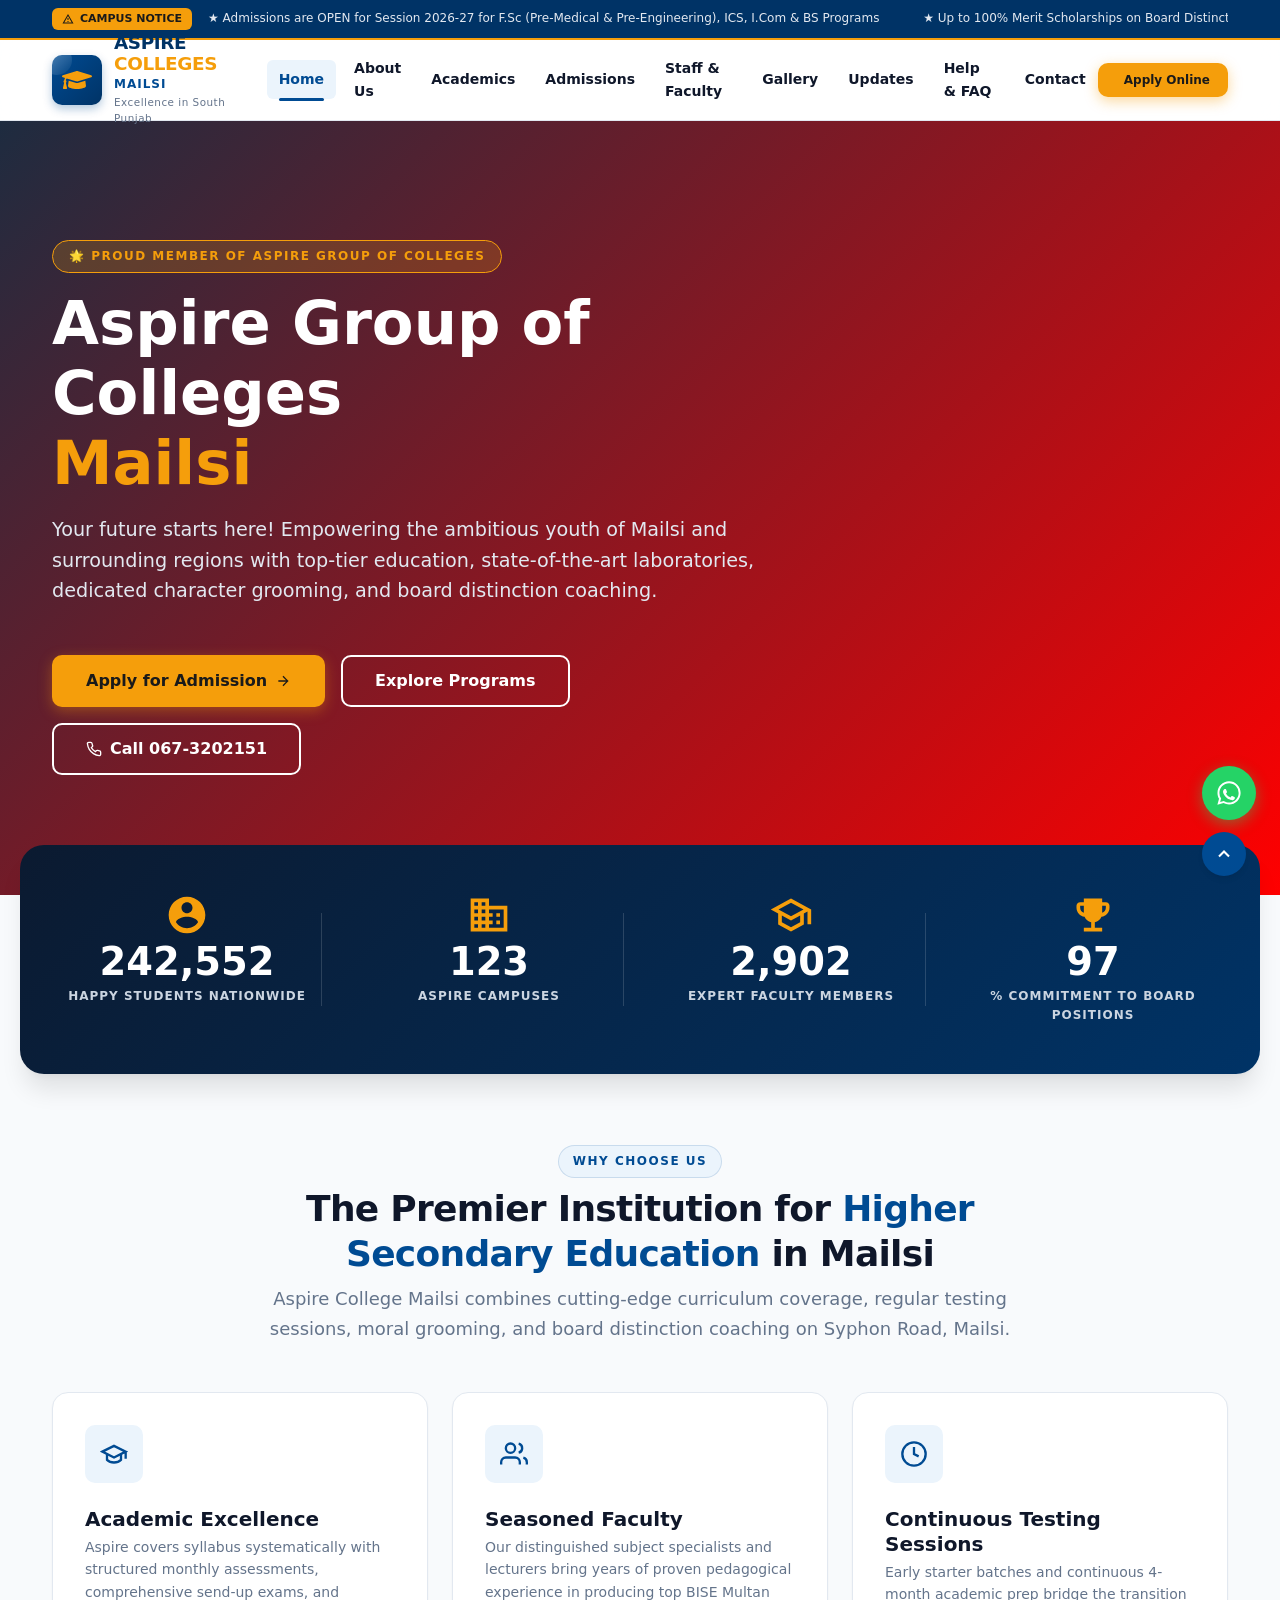
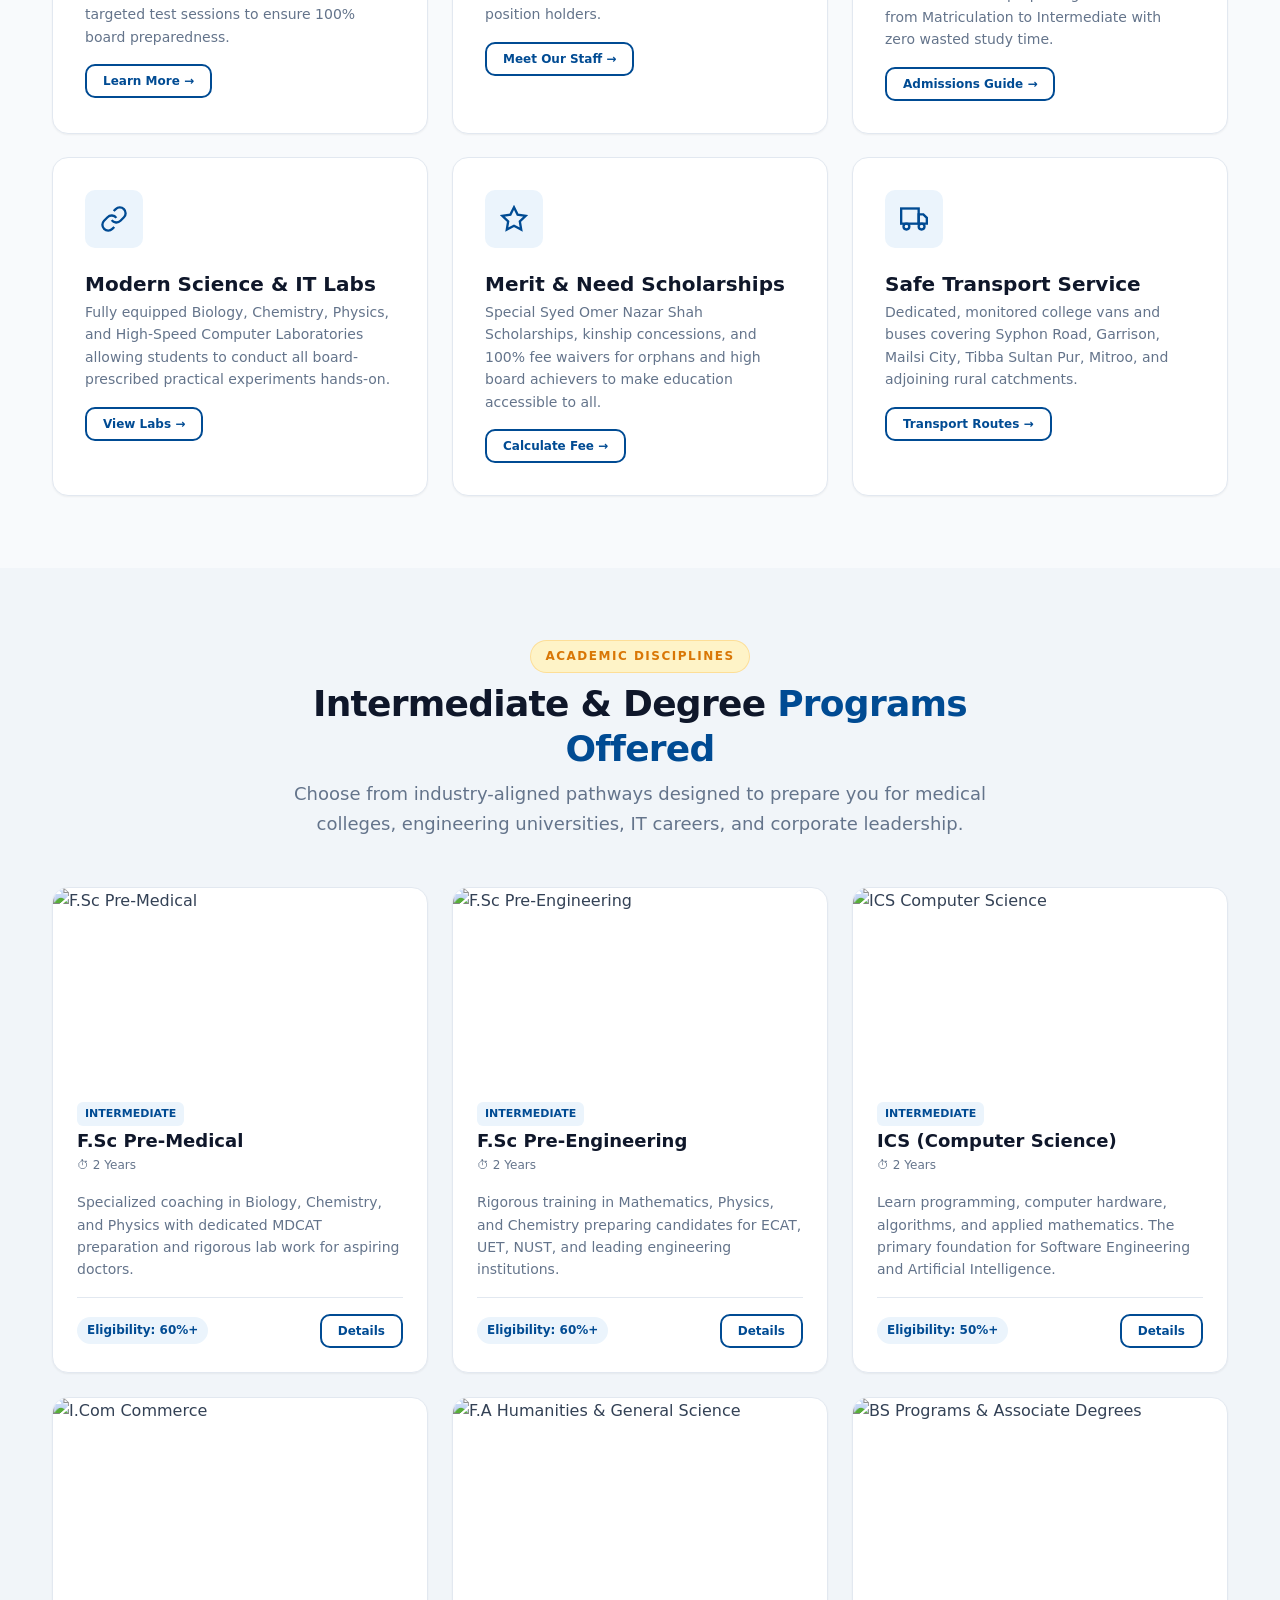
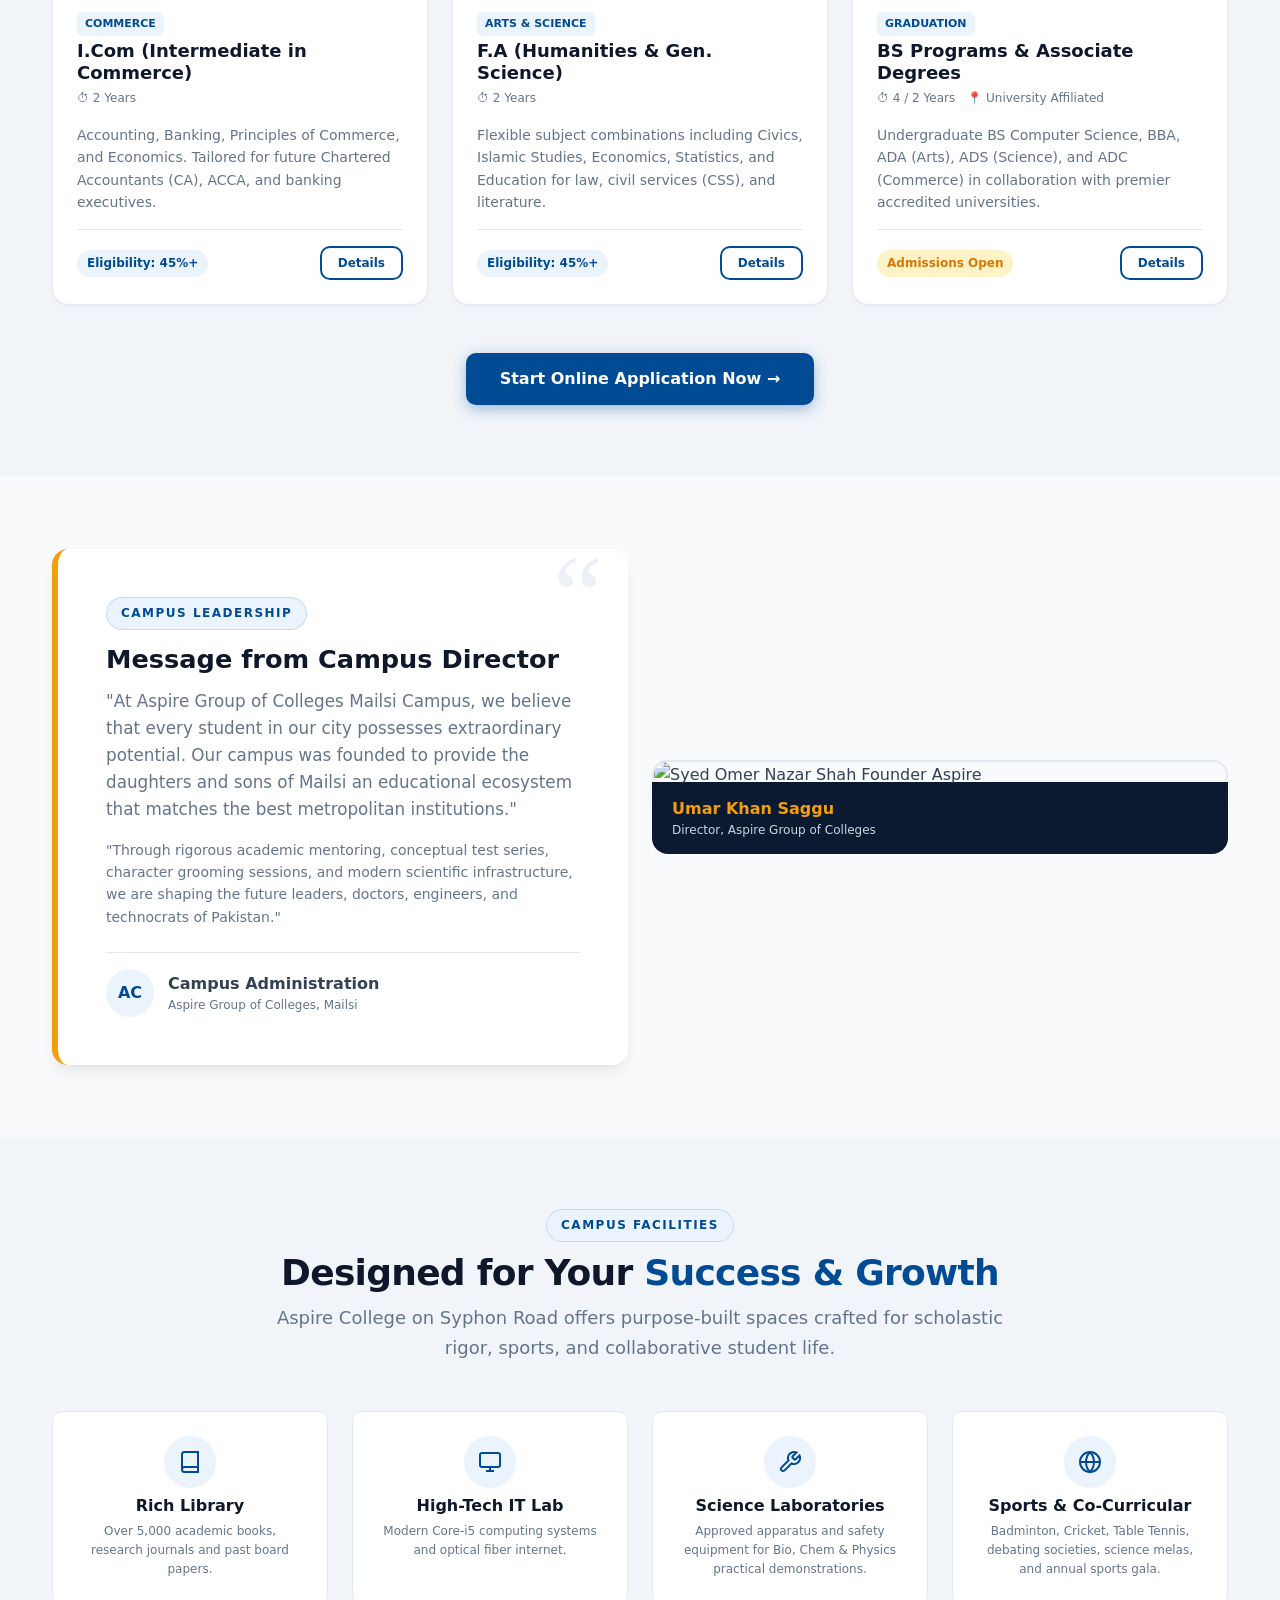
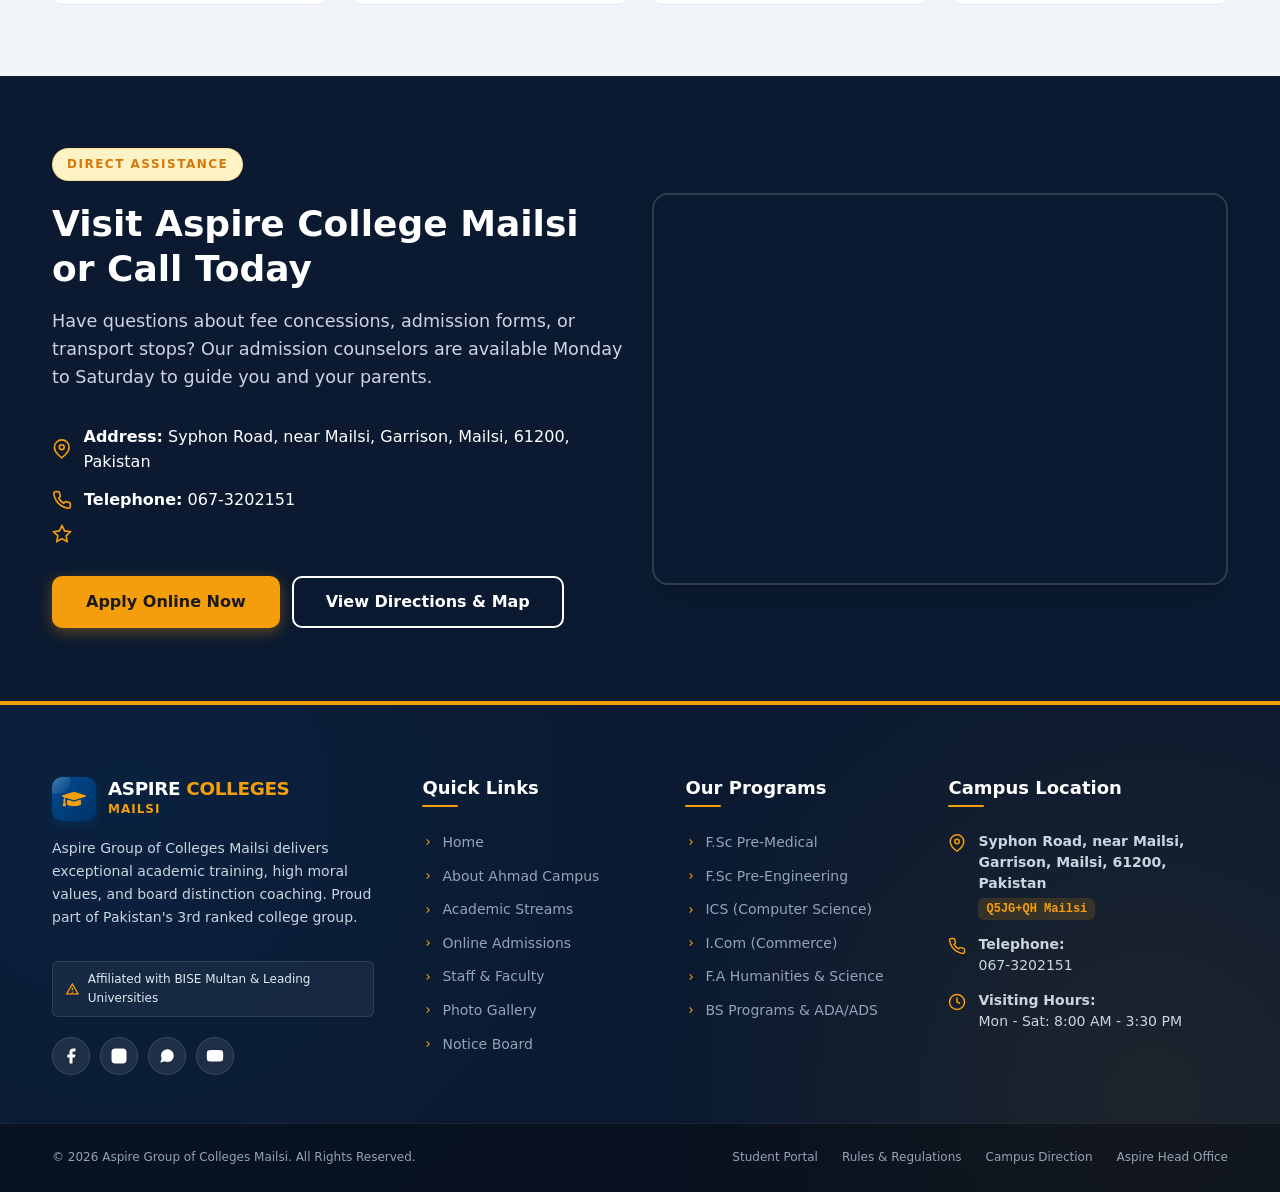
==== index.html @ 78baab75 "Updated Files" ====
<!DOCTYPE html>
<html lang="en">
<head>
  <meta charset="UTF-8">
  <meta name="viewport" content="width=device-width, initial-scale=1.0">
  <title>Aspire Group of Colleges Mailsi | Official Website</title>
  <meta name="description" content="Welcome to Aspire Group of Colleges Mailsi. Located at Syphon Road near Garrison Mailsi. Offering F.Sc, ICS, I.Com, FA, and BS Programs with state-of-the-art facilities and merit scholarships.">

  <!-- Style Sheets (Separated Modular Architecture) -->
  <link rel="stylesheet" href="css/variables.css">
  <link rel="stylesheet" href="css/base.css">
  <link rel="stylesheet" href="css/navbar.css">
  <link rel="stylesheet" href="css/footer.css">
  <link rel="stylesheet" href="css/components.css">
  <link rel="stylesheet" href="css/animations.css">

  <style>
    /* Hero Section Styling */
    .hero-section {
      position: relative;
      min-height: 86vh;
      background: linear-gradient(135deg, rgba(11, 26, 48, 0.92) 0%, red 100%),
                  url('https://aspirecolleges.edu.pk/wp-content/uploads/2023/12/1920x1080-New-1-2.jpg') center/cover no-repeat;
      display: flex;
      align-items: center;
      color: #ffffff;
      padding: var(--space-3xl) 0;
      overflow: hidden;
    }

    .hero-content {
      max-width: 780px;
      position: relative;
      z-index: 2;
    }

    .hero-badge {
      display: inline-flex;
      align-items: center;
      gap: 8px;
      background: rgba(245, 158, 11, 0.2);
      border: 1px solid var(--color-gold);
      color: var(--color-gold);
      padding: 6px 16px;
      border-radius: var(--radius-full);
      font-size: var(--font-xs);
      font-weight: 700;
      text-transform: uppercase;
      letter-spacing: 1.5px;
      margin-bottom: var(--space-md);
    }

    .hero-title {
      color: #ffffff;
      font-size: clamp(2.2rem, 5vw, 3.8rem);
      font-weight: 800;
      line-height: 1.15;
      margin-bottom: var(--space-md);
    }

    .hero-title span.gold {
      color: var(--color-gold);
      position: relative;
    }

    .hero-desc {
      font-size: clamp(1rem, 1.5vw, 1.25rem);
      color: #e2e8f0;
      margin-bottom: var(--space-2xl);
      line-height: 1.6;
    }

    .hero-actions {
      display: flex;
      flex-wrap: wrap;
      gap: var(--space-md);
      align-items: center;
    }

    /* Principal Section */
    .message-box {
      background: #ffffff;
      border-radius: var(--radius-lg);
      padding: var(--space-2xl);
      box-shadow: var(--shadow-lg);
      border-left: 6px solid var(--color-gold);
      position: relative;
    }

    .message-box::before {
      content: "“";
      position: absolute;
      top: -10px;
      right: 25px;
      font-size: 7rem;
      color: rgba(0, 75, 147, 0.08);
      font-family: Georgia, serif;
      line-height: 1;
      pointer-events: none;
    }

    /* Quick Facility Icon Grid */
    .facility-card {
      background: #ffffff;
      border: 1px solid var(--color-border);
      border-radius: var(--radius-md);
      padding: var(--space-lg);
      text-align: center;
      transition: all var(--transition-normal);
    }

    .facility-card:hover {
      border-color: var(--color-primary-light);
      transform: translateY(-4px);
      box-shadow: var(--shadow-md);
    }

    .facility-icon {
      width: 52px;
      height: 52px;
      margin: 0 auto var(--space-sm);
      color: var(--color-primary);
      background: var(--color-primary-subtle);
      border-radius: 50%;
      display: flex;
      align-items: center;
      justify-content: center;
    }
  </style>
</head>
<body>


  <!-- News Ticker Marquee -->
  <div class="news-ticker-bar">
    <div class="container ticker-wrapper">
      <span class="ticker-label">
        <svg width="12" height="12" viewBox="0 0 24 24" fill="currentColor"><path d="M12 2L1 21h22L12 2zm0 3.8L19.5 19h-15L12 5.8zM11 10v4h2v-4h-2zm0 6v2h2v-2h-2z"/></svg>
        Campus Notice
      </span>
      <div class="ticker-content">
        <div class="ticker-text">
          <a href="admissions.html">★ Admissions are OPEN for Session 2026-27 for F.Sc (Pre-Medical & Pre-Engineering), ICS, I.Com & BS Programs</a>
          <a href="admissions.html">★ Up to 100% Merit Scholarships on Board Distinction marks — Check your eligibility now!</a>
          <a href="updates.html">★ Special Transport facility available for all major routes across Mailsi, Garrison & surrounding localities.</a>
          <a href="staff.html">★ Meet our seasoned faculty members holding M.Phil & Ph.D. degrees dedicated to top BISE Multan positions.</a>
        </div>
      </div>
    </div>
  </div>

  <!-- Main Navigation Header -->
  <header class="main-header">
    <div class="container header-inner">
      <!-- Campus Brand / Crest -->
      <a href="index.html" class="header-brand">
        <div class="brand-crest">
          <svg viewBox="0 0 640 512">
            <path d="M622.34 153.2L343.4 67.5c-15.2-4.67-31.6-4.67-46.79 0L17.66 153.2c-23.54 7.23-23.54 38.36 0 45.59l48.63 14.94c-10.67 13.19-17.23 29.28-17.88 46.9C38.78 266.15 32 276.11 32 288c0 10.78 5.68 19.85 13.86 25.65L20.33 428.53C18.11 438.52 25.71 448 35.94 448h56.11c10.24 0 17.84-9.48 15.62-19.47L82.14 313.65C90.32 307.85 96 298.78 96 288c0-11.57-6.47-21.25-15.66-26.87.76-15.02 8.44-28.3 20.69-36.72L296.6 284.5c9.06 2.78 26.44 6.25 46.79 0l278.95-85.7c23.55-7.24 23.55-38.36 0-45.6zM352.79 315.09c-28.53 8.76-52.84 3.92-65.59 0l-145.02-44.55L128 384c0 35.35 85.96 64 192 64s192-28.65 192-64l-14.18-113.47-145.03 44.56z"/>
          </svg>
        </div>
        <div class="brand-text">
          <div class="brand-name">ASPIRE <span>COLLEGES</span></div>
          <div class="brand-campus">Mailsi</div>
          <div class="brand-tagline">Excellence in South Punjab</div>
        </div>
      </a>

      <!-- Desktop Navigation Menu -->
      <nav class="nav-menu" aria-label="Main Navigation">
        <a href="index.html" class="nav-link active">Home</a>
        <a href="about.html" class="nav-link">About Us</a>
        <a href="academics.html" class="nav-link">Academics</a>
        <a href="admissions.html" class="nav-link">Admissions</a>
        <a href="staff.html" class="nav-link">Staff & Faculty</a>
        <a href="gallery.html" class="nav-link">Gallery</a>
        <a href="updates.html" class="nav-link">Updates</a>
        <a href="help.html" class="nav-link">Help & FAQ</a>
        <a href="contact.html" class="nav-link">Contact</a>
      </nav>

      <!-- Header Actions -->
      <div class="header-actions">
        <a href="admissions.html" class="btn btn-gold btn-sm btn-apply-pulse" title="Apply for Admission">
          <svg width="15" height="15" viewBox="0 0 24 24" fill="none" stroke="currentColor" stroke-width="2"><path d="M16 21v-2a4 4 0 0 0-4-4H5a4 4 0 0 0-4 4v2"></path><circle cx="8.5" cy="7" r="4"></circle><polyline points="17 11 19 13 23 9"></polyline></svg>
          <span>Apply Online</span>
        </a>
        <button class="mobile-toggle" aria-label="Toggle navigation menu">
          <span></span>
          <span></span>
          <span></span>
        </button>
      </div>
    </div>
  </header>

  <!-- Mobile Drawer & Overlay -->
  <div class="mobile-drawer-overlay"></div>
  <aside class="mobile-drawer" aria-label="Mobile Navigation Drawer">
    <div class="mobile-drawer-header">
      <div class="brand-name" style="font-size: 1rem;">ASPIRE <span>MAILSI</span></div>
      <button class="drawer-close-btn" aria-label="Close menu">&times;</button>
    </div>
    <nav class="mobile-drawer-nav">
      <a href="index.html" class="mobile-nav-link active">
        <svg viewBox="0 0 24 24" fill="none" stroke="currentColor" stroke-width="2"><path d="M3 9l9-7 9 7v11a2 2 0 0 1-2 2H5a2 2 0 0 1-2-2z"></path></svg>
        Home
      </a>
      <a href="about.html" class="mobile-nav-link">
        <svg viewBox="0 0 24 24" fill="none" stroke="currentColor" stroke-width="2"><circle cx="12" cy="12" r="10"></circle><line x1="12" y1="16" x2="12" y2="12"></line><line x1="12" y1="8" x2="12.01" y2="8"></line></svg>
        About Us
      </a>
      <a href="academics.html" class="mobile-nav-link">
        <svg viewBox="0 0 24 24" fill="none" stroke="currentColor" stroke-width="2"><path d="M22 10v6M2 10l10-5 10 5-10 5z"></path><path d="M6 12v5c3 3 9 3 12 0v-5"></path></svg>
        Academics
      </a>
      <a href="admissions.html" class="mobile-nav-link">
        <svg viewBox="0 0 24 24" fill="none" stroke="currentColor" stroke-width="2"><rect x="3" y="4" width="18" height="18" rx="2" ry="2"></rect><line x1="16" y1="2" x2="16" y2="6"></line><line x1="8" y1="2" x2="8" y2="6"></line></svg>
        Admissions 2026
      </a>
      <a href="staff.html" class="mobile-nav-link">
        <svg viewBox="0 0 24 24" fill="none" stroke="currentColor" stroke-width="2"><path d="M17 21v-2a4 4 0 0 0-4-4H5a4 4 0 0 0-4 4v2"></path><circle cx="9" cy="7" r="4"></circle><path d="M23 21v-2a4 4 0 0 0-3-3.87"></path><path d="M16 3.13a4 4 0 0 1 0 7.75"></path></svg>
        Staff & Faculty
      </a>
      <a href="gallery.html" class="mobile-nav-link">
        <svg viewBox="0 0 24 24" fill="none" stroke="currentColor" stroke-width="2"><rect x="3" y="3" width="18" height="18" rx="2" ry="2"></rect><circle cx="8.5" cy="8.5" r="1.5"></circle><polyline points="21 15 16 10 5 21"></polyline></svg>
        Campus Gallery
      </a>
      <a href="updates.html" class="mobile-nav-link">
        <svg viewBox="0 0 24 24" fill="none" stroke="currentColor" stroke-width="2"><path d="M18 8A6 6 0 0 0 6 8c0 7-3 9-3 9h18s-3-2-3-9"></path><path d="M13.73 21a2 2 0 0 1-3.46 0"></path></svg>
        News & Updates
      </a>
      <a href="help.html" class="mobile-nav-link">
        <svg viewBox="0 0 24 24" fill="none" stroke="currentColor" stroke-width="2"><circle cx="12" cy="12" r="10"></circle><path d="M9.09 9a3 3 0 0 1 5.83 1c0 2-3 3-3 3"></path><line x1="12" y1="17" x2="12.01" y2="17"></line></svg>
        Help & FAQs
      </a>
      <a href="contact.html" class="mobile-nav-link">
        <svg viewBox="0 0 24 24" fill="none" stroke="currentColor" stroke-width="2"><path d="M21 10c0 7-9 13-9 13s-9-6-9-13a9 9 0 0 1 18 0z"></path><circle cx="12" cy="10" r="3"></circle></svg>
        Contact Us
      </a>
    </nav>
    <div class="mobile-drawer-footer">
      <div class="contact-info">
        <strong>Aspire College Mailsi</strong><br>
        Syphon Road, near Garrison, Mailsi<br>
        📞 <a href="tel:0673202151" style="color:var(--color-primary);">067-3202151</a>
      </div>
      <a href="admissions.html" class="btn btn-gold btn-block btn-sm">Apply for Admission</a>
    </div>
  </aside>

  <!-- Hero Section -->
  <section class="hero-section">
    <div class="container">
      <div class="hero-content reveal">
        <div class="hero-badge animate-float">
          <span>🌟 Proud Member of Aspire Group of Colleges</span>
        </div>
        <h1 class="hero-title">
          Aspire Group of Colleges <br>
          <span class="gold">Mailsi</span>
        </h1>
        <p class="hero-desc">
          Your future starts here! Empowering the ambitious youth of Mailsi and surrounding regions with top-tier education, state-of-the-art laboratories, dedicated character grooming, and board distinction coaching.
        </p>
        <div class="hero-actions">
          <a href="admissions.html" class="btn btn-gold btn-lg">
            <span>Apply for Admission</span>
            <svg width="16" height="16" viewBox="0 0 24 24" fill="none" stroke="currentColor" stroke-width="2"><path d="M5 12h14M12 5l7 7-7 7"/></svg>
          </a>
          <a href="academics.html" class="btn btn-outline-white btn-lg">
            <span>Explore Programs</span>
          </a>
          <a href="tel:0673202151" class="btn btn-outline-white btn-lg">
            <svg width="16" height="16" viewBox="0 0 24 24" fill="none" stroke="currentColor" stroke-width="2"><path d="M22 16.92v3a2 2 0 0 1-2.18 2 19.79 19.79 0 0 1-8.63-3.07 19.5 19.5 0 0 1-6-6 19.79 19.79 0 0 1-3.07-8.67A2 2 0 0 1 4.11 2h3a2 2 0 0 1 2 1.72 12.84 12.84 0 0 0 .7 2.81 2 2 0 0 1-.45 2.11L8.09 9.91a16 16 0 0 0 6 6l1.27-1.27a2 2 0 0 1 2.11-.45 12.84 12.84 0 0 0 2.81.7A2 2 0 0 1 22 16.92z"></path></svg>
            <span>Call 067-3202151</span>
          </a>
        </div>
      </div>
    </div>
  </section>

  <!-- Animated Statistics Strip -->
  <section class="container" style="padding: 0;">
    <div class="stats-strip reveal">
      <div class="container">
        <div class="stats-grid">
          <div class="stat-item">
            <div class="stat-icon">
              <svg viewBox="0 0 24 24" fill="currentColor"><path d="M12 2C6.48 2 2 6.48 2 12s4.48 10 10 10 10-4.48 10-10S17.52 2 12 2zm0 3c1.66 0 3 1.34 3 3s-1.34 3-3 3-3-1.34-3-3 1.34-3 3-3zm0 14.2c-2.5 0-4.71-1.28-6-3.22.03-1.99 4-3.08 6-3.08 1.99 0 5.97 1.09 6 3.08-1.29 1.94-3.5 3.22-6 3.22z"/></svg>
            </div>
            <div class="stat-number" data-target="250000">0</div>
            <div class="stat-label">Happy Students Nationwide</div>
          </div>
          <div class="stat-item">
            <div class="stat-icon">
              <svg viewBox="0 0 24 24" fill="currentColor"><path d="M12 7V3H2v18h20V7H12zM6 19H4v-2h2v2zm0-4H4v-2h2v2zm0-4H4V9h2v2zm0-4H4V5h2v2zm4 12H8v-2h2v2zm0-4H8v-2h2v2zm0-4H8V9h2v2zm0-4H8V5h2v2zm10 12h-8v-2h2v-2h-2v-2h2v-2h-2V9h8v10zm-2-8h-2v2h2v-2zm0 4h-2v2h2v-2z"/></svg>
            </div>
            <div class="stat-number" data-target="127">0</div>
            <div class="stat-label">Aspire Campuses</div>
          </div>
          <div class="stat-item">
            <div class="stat-icon">
              <svg viewBox="0 0 24 24" fill="currentColor"><path d="M12 3L1 9l4 2.18v6L12 21l7-3.82v-6l2-1.09V17h2V9L12 3zm6.82 6L12 12.72 5.18 9 12 5.28 18.82 9zM17 15.99l-5 2.73-5-2.73v-3.72L12 15l5-2.73v3.72z"/></svg>
            </div>
            <div class="stat-number" data-target="3000">0</div>
            <div class="stat-label">Expert Faculty Members</div>
          </div>
          <div class="stat-item">
            <div class="stat-icon">
              <svg viewBox="0 0 24 24" fill="currentColor"><path d="M19 5h-2V3H7v2H5c-1.1 0-2 .9-2 2v1c0 2.55 1.92 4.63 4.39 4.94.63 1.5 1.98 2.63 3.61 2.96V19H7v2h10v-2h-4v-3.1c1.63-.33 2.98-1.46 3.61-2.96C19.08 12.63 21 10.55 21 8V7c0-1.1-.9-2-2-2zM5 8V7h2v3.82C5.84 10.4 5 9.3 5 8zm14 0c0 1.3-.84 2.4-2 2.82V7h2v1z"/></svg>
            </div>
            <div class="stat-number" data-target="100">0</div>
            <div class="stat-label">% Commitment to Board Positions</div>
          </div>
        </div>
      </div>
    </div>
  </section>

  <!-- Why Choose Aspire Ahmad Campus -->
  <section class="section">
    <div class="container">
      <div class="section-header reveal">
        <span class="section-tag">Why Choose Us</span>
        <h2 class="section-title">The Premier Institution for <span class="highlight">Higher Secondary Education</span> in Mailsi</h2>
        <p class="section-description">Aspire College Mailsi combines cutting-edge curriculum coverage, regular testing sessions, moral grooming, and board distinction coaching on Syphon Road, Mailsi.</p>
      </div>

      <div class="grid grid-3">
        <!-- Card 1 -->
        <div class="card reveal delay-100">
          <div class="card-icon-wrapper">
            <svg viewBox="0 0 24 24" fill="none" stroke="currentColor" stroke-width="2"><path d="M22 10v6M2 10l10-5 10 5-10 5z"></path><path d="M6 12v5c3 3 9 3 12 0v-5"></path></svg>
          </div>
          <h3 class="card-title">Academic Excellence</h3>
          <p class="card-text">Aspire covers syllabus systematically with structured monthly assessments, comprehensive send-up exams, and targeted test sessions to ensure 100% board preparedness.</p>
          <a href="academics.html" class="btn btn-outline btn-sm">Learn More &rarr;</a>
        </div>

        <!-- Card 2 -->
        <div class="card reveal delay-200">
          <div class="card-icon-wrapper">
            <svg viewBox="0 0 24 24" fill="none" stroke="currentColor" stroke-width="2"><path d="M17 21v-2a4 4 0 0 0-4-4H5a4 4 0 0 0-4 4v2"></path><circle cx="9" cy="7" r="4"></circle><path d="M23 21v-2a4 4 0 0 0-3-3.87"></path><path d="M16 3.13a4 4 0 0 1 0 7.75"></path></svg>
          </div>
          <h3 class="card-title">Seasoned Faculty</h3>
          <p class="card-text">Our distinguished subject specialists and lecturers bring years of proven pedagogical experience in producing top BISE Multan position holders.</p>
          <a href="staff.html" class="btn btn-outline btn-sm">Meet Our Staff &rarr;</a>
        </div>

        <!-- Card 3 -->
        <div class="card reveal delay-300">
          <div class="card-icon-wrapper">
            <svg viewBox="0 0 24 24" fill="none" stroke="currentColor" stroke-width="2"><circle cx="12" cy="12" r="10"></circle><path d="M12 6v6l4 2"></path></svg>
          </div>
          <h3 class="card-title">Continuous Testing Sessions</h3>
          <p class="card-text">Early starter batches and continuous 4-month academic prep bridge the transition from Matriculation to Intermediate with zero wasted study time.</p>
          <a href="admissions.html" class="btn btn-outline btn-sm">Admissions Guide &rarr;</a>
        </div>

        <!-- Card 4 -->
        <div class="card reveal delay-100">
          <div class="card-icon-wrapper">
            <svg viewBox="0 0 24 24" fill="none" stroke="currentColor" stroke-width="2"><path d="M10 13a5 5 0 0 0 7.54.54l3-3a5 5 0 0 0-7.07-7.07l-1.72 1.71"></path><path d="M14 11a5 5 0 0 0-7.54-.54l-3 3a5 5 0 0 0 7.07 7.07l1.71-1.71"></path></svg>
          </div>
          <h3 class="card-title">Modern Science & IT Labs</h3>
          <p class="card-text">Fully equipped Biology, Chemistry, Physics, and High-Speed Computer Laboratories allowing students to conduct all board-prescribed practical experiments hands-on.</p>
          <a href="gallery.html" class="btn btn-outline btn-sm">View Labs &rarr;</a>
        </div>

        <!-- Card 5 -->
        <div class="card reveal delay-200">
          <div class="card-icon-wrapper">
            <svg viewBox="0 0 24 24" fill="none" stroke="currentColor" stroke-width="2"><polygon points="12 2 15.09 8.26 22 9.27 17 14.14 18.18 21.02 12 17.77 5.82 21.02 7 14.14 2 9.27 8.91 8.26 12 2"></polygon></svg>
          </div>
          <h3 class="card-title">Merit & Need Scholarships</h3>
          <p class="card-text">Special Syed Omer Nazar Shah Scholarships, kinship concessions, and 100% fee waivers for orphans and high board achievers to make education accessible to all.</p>
          <a href="admissions.html" class="btn btn-outline btn-sm">Calculate Fee &rarr;</a>
        </div>

        <!-- Card 6 -->
        <div class="card reveal delay-300">
          <div class="card-icon-wrapper">
            <svg viewBox="0 0 24 24" fill="none" stroke="currentColor" stroke-width="2"><rect x="1" y="3" width="15" height="13"></rect><polygon points="16 8 20 8 23 11 23 16 16 16 16 8"></polygon><circle cx="5.5" cy="18.5" r="2.5"></circle><circle cx="18.5" cy="18.5" r="2.5"></circle></svg>
          </div>
          <h3 class="card-title">Safe Transport Service</h3>
          <p class="card-text">Dedicated, monitored college vans and buses covering Syphon Road, Garrison, Mailsi City, Tibba Sultan Pur, Mitroo, and adjoining rural catchments.</p>
          <a href="contact.html" class="btn btn-outline btn-sm">Transport Routes &rarr;</a>
        </div>
      </div>
    </div>
  </section>

  <!-- Programs Overview Section -->
  <section class="section section-alt">
    <div class="container">
      <div class="section-header reveal">
        <span class="section-tag gold">Academic Disciplines</span>
        <h2 class="section-title">Intermediate & Degree <span class="highlight">Programs Offered</span></h2>
        <p class="section-description">Choose from industry-aligned pathways designed to prepare you for medical colleges, engineering universities, IT careers, and corporate leadership.</p>
      </div>

      <div class="grid grid-3">
        <!-- Program 1 -->
        <div class="program-card reveal delay-100">
          <img src="https://aspirecolleges.edu.pk/wp-content/uploads/2023/12/WhatsApp-Image-2023-12-26-at-8.04.05-PM-1-300x250.jpeg" alt="F.Sc Pre-Medical" class="program-card-img">
          <div class="program-card-body">
            <span class="program-tag">Intermediate</span>
            <h3 class="program-title">F.Sc Pre-Medical</h3>
            <div class="program-meta">
              <span>⏱ 2 Years</span>
              
            </div>
            <p class="card-text">Specialized coaching in Biology, Chemistry, and Physics with dedicated MDCAT preparation and rigorous lab work for aspiring doctors.</p>
            <div class="program-card-footer">
              <span class="badge badge-primary">Eligibility: 60%+</span>
              <a href="academics.html" class="btn btn-outline btn-sm">Details</a>
            </div>
          </div>
        </div>

        <!-- Program 2 -->
        <div class="program-card reveal delay-200">
          <img src="https://aspirecolleges.edu.pk/wp-content/uploads/2023/12/WhatsApp-Image-2023-12-26-at-8.04.05-PM-2-300x250.jpeg" alt="F.Sc Pre-Engineering" class="program-card-img">
          <div class="program-card-body">
            <span class="program-tag">Intermediate</span>
            <h3 class="program-title">F.Sc Pre-Engineering</h3>
            <div class="program-meta">
              <span>⏱ 2 Years</span>
            </div>
            <p class="card-text">Rigorous training in Mathematics, Physics, and Chemistry preparing candidates for ECAT, UET, NUST, and leading engineering institutions.</p>
            <div class="program-card-footer">
              <span class="badge badge-primary">Eligibility: 60%+</span>
              <a href="academics.html" class="btn btn-outline btn-sm">Details</a>
            </div>
          </div>
        </div>

        <!-- Program 3 -->
        <div class="program-card reveal delay-300">
          <img src="https://aspirecolleges.edu.pk/wp-content/uploads/2023/12/WhatsApp-Image-2023-12-26-at-7.41.58-PM-300x250.jpeg" alt="ICS Computer Science" class="program-card-img">
          <div class="program-card-body">
            <span class="program-tag">Intermediate</span>
            <h3 class="program-title">ICS (Computer Science)</h3>
            <div class="program-meta">
              <span>⏱ 2 Years</span>
           
            </div>
            <p class="card-text">Learn programming, computer hardware, algorithms, and applied mathematics. The primary foundation for Software Engineering and Artificial Intelligence.</p>
            <div class="program-card-footer">
              <span class="badge badge-primary">Eligibility: 50%+</span>
              <a href="academics.html" class="btn btn-outline btn-sm">Details</a>
            </div>
          </div>
        </div>

        <!-- Program 4 -->
        <div class="program-card reveal delay-100">
          <img src="https://aspirecolleges.edu.pk/wp-content/uploads/2023/12/WhatsApp-Image-2023-12-26-at-8.04.05-PM-3-300x250.jpeg" alt="I.Com Commerce" class="program-card-img">
          <div class="program-card-body">
            <span class="program-tag">Commerce</span>
            <h3 class="program-title">I.Com (Intermediate in Commerce)</h3>
            <div class="program-meta">
              <span>⏱ 2 Years</span>
             
            </div>
            <p class="card-text">Accounting, Banking, Principles of Commerce, and Economics. Tailored for future Chartered Accountants (CA), ACCA, and banking executives.</p>
            <div class="program-card-footer">
              <span class="badge badge-primary">Eligibility: 45%+</span>
              <a href="academics.html" class="btn btn-outline btn-sm">Details</a>
            </div>
          </div>
        </div>

        <!-- Program 5 -->
        <div class="program-card reveal delay-200">
          <img src="https://aspirecolleges.edu.pk/wp-content/uploads/2023/12/campas-banner.jpg" alt="F.A Humanities & General Science" class="program-card-img">
          <div class="program-card-body">
            <span class="program-tag">Arts & Science</span>
            <h3 class="program-title">F.A (Humanities & Gen. Science)</h3>
            <div class="program-meta">
              <span>⏱ 2 Years</span>
         
            </div>
            <p class="card-text">Flexible subject combinations including Civics, Islamic Studies, Economics, Statistics, and Education for law, civil services (CSS), and literature.</p>
            <div class="program-card-footer">
              <span class="badge badge-primary">Eligibility: 45%+</span>
              <a href="academics.html" class="btn btn-outline btn-sm">Details</a>
            </div>
          </div>
        </div>

        <!-- Program 6 -->
        <div class="program-card reveal delay-300">
          <img src="https://aspirecolleges.edu.pk/wp-content/uploads/2024/01/BANNER-2-3-300x250.jpg" alt="BS Programs & Associate Degrees" class="program-card-img">
          <div class="program-card-body">
            <span class="program-tag">Graduation</span>
            <h3 class="program-title">BS Programs & Associate Degrees</h3>
            <div class="program-meta">
              <span>⏱ 4 / 2 Years</span>
              <span>📍 University Affiliated</span>
            </div>
            <p class="card-text">Undergraduate BS Computer Science, BBA, ADA (Arts), ADS (Science), and ADC (Commerce) in collaboration with premier accredited universities.</p>
            <div class="program-card-footer">
              <span class="badge badge-gold">Admissions Open</span>
              <a href="academics.html" class="btn btn-outline btn-sm">Details</a>
            </div>
          </div>
        </div>
      </div>

      <div class="text-center" style="margin-top: var(--space-2xl);">
        <a href="admissions.html" class="btn btn-primary btn-lg">Start Online Application Now &rarr;</a>
      </div>
    </div>
  </section>

  <!-- Principal / Campus Message & Vision -->
  <section class="section">
    <div class="container">
      <div class="grid grid-2 items-center">
        <div class="reveal-left">
          <div class="message-box">
            <span class="section-tag">Campus Leadership</span>
            <h3 class="card-title" style="font-size: 1.6rem; margin-top: 6px;">Message from Campus Director</h3>
            <p class="card-text" style="font-size: 1.05rem; margin-top: 12px;">
              "At Aspire Group of Colleges Mailsi Campus, we believe that every student in our city possesses extraordinary potential. Our campus was founded to provide the daughters and sons of Mailsi an educational ecosystem that matches the best metropolitan institutions."
            </p>
            <p class="card-text">
              "Through rigorous academic mentoring, conceptual test series, character grooming sessions, and modern scientific infrastructure, we are shaping the future leaders, doctors, engineers, and technocrats of Pakistan."
            </p>
            <div style="display:flex; align-items:center; gap: 14px; margin-top: var(--space-lg); border-top: 1px solid var(--color-border); padding-top: var(--space-md);">
              <div style="width: 48px; height: 48px; background: var(--color-primary-subtle); border-radius: 50%; display: flex; align-items: center; justify-content: center; font-weight: 800; color: var(--color-primary);">AC</div>
              <div>
                <strong>Campus Administration</strong>
                <div style="font-size: 12px; color: var(--color-text-muted);">Aspire Group of Colleges, Mailsi</div>
              </div>
            </div>
          </div>
        </div>

        <div class="reveal-right">
          <img src="https://aspirecolleges.edu.pk/wp-content/uploads/2024/01/Untitled-1-e1704781821993-1024x699.png" alt="Syed Omer Nazar Shah Founder Aspire" style="border-radius: var(--radius-lg); box-shadow: var(--shadow-xl); border: 2px solid var(--color-border);">
          <div style="background: var(--color-navy); color: #ffffff; padding: 14px 20px; border-radius: 0 0 var(--radius-lg) var(--radius-lg); margin-top: -8px;">
            <div style="font-weight: 700; color: var(--color-gold);">Umar Khan Saggu</div>
            <div style="font-size: 12px; color: #cbd5e1;">Director, Aspire Group of Colleges</div>
          </div>
        </div>
      </div>
    </div>
  </section>

  <!-- Campus Facilities Preview -->
  <section class="section section-alt">
    <div class="container">
      <div class="section-header reveal">
        <span class="section-tag">Campus Facilities</span>
        <h2 class="section-title">Designed for Your <span class="highlight">Success & Growth</span></h2>
        <p class="section-description">Aspire College on Syphon Road offers purpose-built spaces crafted for scholastic rigor, sports, and collaborative student life.</p>
      </div>

      <div class="grid grid-4">
        <div class="facility-card reveal delay-100">
          <div class="facility-icon">
            <svg width="24" height="24" viewBox="0 0 24 24" fill="none" stroke="currentColor" stroke-width="2"><path d="M4 19.5A2.5 2.5 0 0 1 6.5 17H20"></path><path d="M6.5 2H20v20H6.5A2.5 2.5 0 0 1 4 19.5v-15A2.5 2.5 0 0 1 6.5 2z"></path></svg>
          </div>
          <h4 style="font-size: 1rem; margin-bottom: 6px;">Rich Library</h4>
          <p class="card-text" style="font-size: 12px;">Over 5,000 academic books, research journals and past board papers.</p>
        </div>

        <div class="facility-card reveal delay-200">
          <div class="facility-icon">
            <svg width="24" height="24" viewBox="0 0 24 24" fill="none" stroke="currentColor" stroke-width="2"><rect x="2" y="3" width="20" height="14" rx="2" ry="2"></rect><line x1="8" y1="21" x2="16" y2="21"></line><line x1="12" y1="17" x2="12" y2="21"></line></svg>
          </div>
          <h4 style="font-size: 1rem; margin-bottom: 6px;">High-Tech IT Lab</h4>
          <p class="card-text" style="font-size: 12px;">Modern Core-i5 computing systems and optical fiber internet.</p>
        </div>

        <div class="facility-card reveal delay-300">
          <div class="facility-icon">
            <svg width="24" height="24" viewBox="0 0 24 24" fill="none" stroke="currentColor" stroke-width="2"><path d="M14.7 6.3a1 1 0 0 0 0 1.4l1.6 1.6a1 1 0 0 0 1.4 0l3.77-3.77a6 6 0 0 1-7.94 7.94l-6.91 6.91a2.12 2.12 0 0 1-3-3l6.91-6.91a6 6 0 0 1 7.94-7.94l-3.76 3.76z"></path></svg>
          </div>
          <h4 style="font-size: 1rem; margin-bottom: 6px;">Science Laboratories</h4>
          <p class="card-text" style="font-size: 12px;">Approved apparatus and safety equipment for Bio, Chem & Physics practical demonstrations.</p>
        </div>

        <div class="facility-card reveal delay-400">
          <div class="facility-icon">
            <svg width="24" height="24" viewBox="0 0 24 24" fill="none" stroke="currentColor" stroke-width="2"><circle cx="12" cy="12" r="10"></circle><path d="M12 2a14.5 14.5 0 0 0 0 20 14.5 14.5 0 0 0 0-20"></path><path d="M2 12h20"></path></svg>
          </div>
          <h4 style="font-size: 1rem; margin-bottom: 6px;">Sports & Co-Curricular</h4>
          <p class="card-text" style="font-size: 12px;">Badminton, Cricket, Table Tennis, debating societies, science melas, and annual sports gala.</p>
        </div>
      </div>
    </div>
  </section>

  <!-- Location Map & Callout CTA -->
  <section class="section section-navy">
    <div class="container">
      <div class="grid grid-2 items-center">
        <div class="reveal-left">
          <span class="section-tag gold">Direct Assistance</span>
          <h2 style="color:#ffffff; margin: 12px 0 16px;">Visit Aspire College Mailsi or Call Today</h2>
          <p style="color:#cbd5e1; font-size: 1.1rem; line-height: 1.6; margin-bottom: var(--space-xl);">
            Have questions about fee concessions, admission forms, or transport stops? Our admission counselors are available Monday to Saturday to guide you and your parents.
          </p>
          <div style="display: flex; flex-direction: column; gap: 12px; margin-bottom: var(--space-xl);">
            <div style="display: flex; align-items: center; gap: 12px;">
              <svg width="20" height="20" color="var(--color-gold)" viewBox="0 0 24 24" fill="none" stroke="currentColor" stroke-width="2"><path d="M21 10c0 7-9 13-9 13s-9-6-9-13a9 9 0 0 1 18 0z"></path><circle cx="12" cy="10" r="3"></circle></svg>
              <span><strong>Address:</strong> Syphon Road, near Mailsi, Garrison, Mailsi, 61200, Pakistan</span>
            </div>
            <div style="display: flex; align-items: center; gap: 12px;">
              <svg width="20" height="20" color="var(--color-gold)" viewBox="0 0 24 24" fill="none" stroke="currentColor" stroke-width="2"><path d="M22 16.92v3a2 2 0 0 1-2.18 2 19.79 19.79 0 0 1-8.63-3.07 19.5 19.5 0 0 1-6-6 19.79 19.79 0 0 1-3.07-8.67A2 2 0 0 1 4.11 2h3a2 2 0 0 1 2 1.72 12.84 12.84 0 0 0 .7 2.81 2 2 0 0 1-.45 2.11L8.09 9.91a16 16 0 0 0 6 6l1.27-1.27a2 2 0 0 1 2.11-.45 12.84 12.84 0 0 0 2.81.7A2 2 0 0 1 22 16.92z"></path></svg>
              <span><strong>Telephone:</strong> 067-3202151</span>
            </div>
            <div style="display: flex; align-items: center; gap: 12px;">
              <svg width="20" height="20" color="var(--color-gold)" viewBox="0 0 24 24" fill="none" stroke="currentColor" stroke-width="2"><polygon points="12 2 15.09 8.26 22 9.27 17 14.14 18.18 21.02 12 17.77 5.82 21.02 7 14.14 2 9.27 8.91 8.26 12 2"></polygon></svg>
              
            </div>
          </div>
          <div style="display: flex; gap: 12px; flex-wrap: wrap;">
            <a href="admissions.html" class="btn btn-gold btn-lg">Apply Online Now</a>
            <a href="contact.html" class="btn btn-outline-white btn-lg">View Directions & Map</a>
          </div>
        </div>

        <div class="reveal-right" style="border-radius: var(--radius-lg); overflow: hidden; box-shadow: var(--shadow-xl); border: 2px solid rgba(255,255,255,0.15);">
          <!-- Embedded Responsive Google Map Centered on Mailsi Syphon Road Coordinates -->
          <iframe 
            src="https://maps.google.com/maps?q=Syphon%20Road%20Mailsi%20Pakistan&t=&z=14&ie=UTF8&iwloc=&output=embed" 
            width="100%" 
            height="380" 
            style="border:0;" 
            allowfullscreen="" 
            loading="lazy" 
            referrerpolicy="no-referrer-when-downgrade"
            title="Aspire College Mailsi Ahmad Campus Location">
          </iframe>
        </div>
      </div>
    </div>
  </section>

  <!-- Rich Footer Component -->
  <footer class="site-footer">
    <div class="container footer-top">
      <div class="footer-grid">
        <!-- Col 1 -->
        <div class="footer-col-about">
          <a href="index.html" class="footer-brand">
            <div class="brand-crest" style="width: 44px; height: 44px;">
              <svg viewBox="0 0 640 512" style="width: 24px; height: 24px;"><path d="M622.34 153.2L343.4 67.5c-15.2-4.67-31.6-4.67-46.79 0L17.66 153.2c-23.54 7.23-23.54 38.36 0 45.59l48.63 14.94c-10.67 13.19-17.23 29.28-17.88 46.9C38.78 266.15 32 276.11 32 288c0 10.78 5.68 19.85 13.86 25.65L20.33 428.53C18.11 438.52 25.71 448 35.94 448h56.11c10.24 0 17.84-9.48 15.62-19.47L82.14 313.65C90.32 307.85 96 298.78 96 288c0-11.57-6.47-21.25-15.66-26.87.76-15.02 8.44-28.3 20.69-36.72L296.6 284.5c9.06 2.78 26.44 6.25 46.79 0l278.95-85.7c23.55-7.24 23.55-38.36 0-45.6zM352.79 315.09c-28.53 8.76-52.84 3.92-65.59 0l-145.02-44.55L128 384c0 35.35 85.96 64 192 64s192-28.65 192-64l-14.18-113.47-145.03 44.56z"/></svg>
            </div>
            <div class="brand-text">
              <div class="brand-name">ASPIRE <span>COLLEGES</span></div>
              <div class="brand-campus">Mailsi</div>
            </div>
          </a>
          <p class="footer-desc">
            Aspire Group of Colleges Mailsi delivers exceptional academic training, high moral values, and board distinction coaching. Proud part of Pakistan's 3rd ranked college group.
          </p>
          <div class="footer-affiliation">
            <svg viewBox="0 0 24 24" fill="currentColor"><path d="M12 2L1 21h22L12 2zm0 3.8L19.5 19h-15L12 5.8zM11 10v4h2v-4h-2zm0 6v2h2v-2h-2z"/></svg>
            <span>Affiliated with BISE Multan & Leading Universities</span>
          </div>
          <div class="social-links">
            <a href="https://www.facebook.com/aspirecolleges" target="_blank" rel="noopener" class="social-btn social-fb" title="Facebook">
              <svg viewBox="0 0 24 24"><path d="M18 2h-3a5 5 0 0 0-5 5v3H7v4h3v8h4v-8h3l1-4h-4V7a1 1 0 0 1 1-1h3z"/></svg>
            </a>
            <a href="https://www.instagram.com/aspirecollegespak/?hl=en" target="_blank" rel="noopener" class="social-btn social-insta" title="Instagram">
              <svg viewBox="0 0 24 24"><rect x="2" y="2" width="20" height="20" rx="5" ry="5"></rect><path d="M16 11.37A4 4 0 1 1 12.63 8 4 4 0 0 1 16 11.37z"></path><line x1="17.5" y1="6.5" x2="17.51" y2="6.5"></line></svg>
            </a>
            <a href="https://api.whatsapp.com/send?phone=92673202151" target="_blank" rel="noopener" class="social-btn social-wa" title="WhatsApp Helpline">
              <svg viewBox="0 0 24 24"><path d="M21 11.5a8.38 8.38 0 0 1-.9 3.8 8.5 8.5 0 0 1-7.6 4.7 8.38 8.38 0 0 1-3.8-.9L3 21l1.9-5.7a8.38 8.38 0 0 1-.9-3.8 8.5 8.5 0 0 1 4.7-7.6 8.38 8.38 0 0 1 3.8-.9h.5a8.48 8.48 0 0 1 8 8v.5z"></path></svg>
            </a>
            <a href="https://www.youtube.com/c/AspireGroupofColleges/videos" target="_blank" rel="noopener" class="social-btn social-yt" title="YouTube">
              <svg viewBox="0 0 24 24"><path d="M22.54 6.42a2.78 2.78 0 0 0-1.94-2C18.88 4 12 4 12 4s-6.88 0-8.6.46a2.78 2.78 0 0 0-1.94 2A29 29 0 0 0 1 11.75a29 29 0 0 0 .46 5.33A2.78 2.78 0 0 0 3.4 19c1.72.46 8.6.46 8.6.46s6.88 0 8.6-.46a2.78 2.78 0 0 0 1.94-2 29 29 0 0 0 .46-5.25 29 29 0 0 0-.46-5.33z"></path><polygon points="9.75 15.02 15.5 11.75 9.75 8.48 9.75 15.02"></polygon></svg>
            </a>
          </div>
        </div>

        <!-- Col 2: Navigation Links -->
        <div>
          <h3 class="footer-heading">Quick Links</h3>
          <ul class="footer-links">
            <li class="footer-link-item"><a href="index.html"><svg viewBox="0 0 24 24" fill="currentColor"><path d="M8.59 16.59L13.17 12 8.59 7.41 10 6l6 6-6 6-1.41-1.41z"/></svg>Home</a></li>
            <li class="footer-link-item"><a href="about.html"><svg viewBox="0 0 24 24" fill="currentColor"><path d="M8.59 16.59L13.17 12 8.59 7.41 10 6l6 6-6 6-1.41-1.41z"/></svg>About Ahmad Campus</a></li>
            <li class="footer-link-item"><a href="academics.html"><svg viewBox="0 0 24 24" fill="currentColor"><path d="M8.59 16.59L13.17 12 8.59 7.41 10 6l6 6-6 6-1.41-1.41z"/></svg>Academic Streams</a></li>
            <li class="footer-link-item"><a href="admissions.html"><svg viewBox="0 0 24 24" fill="currentColor"><path d="M8.59 16.59L13.17 12 8.59 7.41 10 6l6 6-6 6-1.41-1.41z"/></svg>Online Admissions</a></li>
            <li class="footer-link-item"><a href="staff.html"><svg viewBox="0 0 24 24" fill="currentColor"><path d="M8.59 16.59L13.17 12 8.59 7.41 10 6l6 6-6 6-1.41-1.41z"/></svg>Staff & Faculty</a></li>
            <li class="footer-link-item"><a href="gallery.html"><svg viewBox="0 0 24 24" fill="currentColor"><path d="M8.59 16.59L13.17 12 8.59 7.41 10 6l6 6-6 6-1.41-1.41z"/></svg>Photo Gallery</a></li>
            <li class="footer-link-item"><a href="updates.html"><svg viewBox="0 0 24 24" fill="currentColor"><path d="M8.59 16.59L13.17 12 8.59 7.41 10 6l6 6-6 6-1.41-1.41z"/></svg>Notice Board</a></li>
          </ul>
        </div>

        <!-- Col 3: Academic Programs -->
        <div>
          <h3 class="footer-heading">Our Programs</h3>
          <ul class="footer-links">
            <li class="footer-link-item"><a href="academics.html"><svg viewBox="0 0 24 24" fill="currentColor"><path d="M8.59 16.59L13.17 12 8.59 7.41 10 6l6 6-6 6-1.41-1.41z"/></svg>F.Sc Pre-Medical</a></li>
            <li class="footer-link-item"><a href="academics.html"><svg viewBox="0 0 24 24" fill="currentColor"><path d="M8.59 16.59L13.17 12 8.59 7.41 10 6l6 6-6 6-1.41-1.41z"/></svg>F.Sc Pre-Engineering</a></li>
            <li class="footer-link-item"><a href="academics.html"><svg viewBox="0 0 24 24" fill="currentColor"><path d="M8.59 16.59L13.17 12 8.59 7.41 10 6l6 6-6 6-1.41-1.41z"/></svg>ICS (Computer Science)</a></li>
            <li class="footer-link-item"><a href="academics.html"><svg viewBox="0 0 24 24" fill="currentColor"><path d="M8.59 16.59L13.17 12 8.59 7.41 10 6l6 6-6 6-1.41-1.41z"/></svg>I.Com (Commerce)</a></li>
            <li class="footer-link-item"><a href="academics.html"><svg viewBox="0 0 24 24" fill="currentColor"><path d="M8.59 16.59L13.17 12 8.59 7.41 10 6l6 6-6 6-1.41-1.41z"/></svg>F.A Humanities & Science</a></li>
            <li class="footer-link-item"><a href="academics.html"><svg viewBox="0 0 24 24" fill="currentColor"><path d="M8.59 16.59L13.17 12 8.59 7.41 10 6l6 6-6 6-1.41-1.41z"/></svg>BS Programs & ADA/ADS</a></li>
          </ul>
        </div>

        <!-- Col 4: Campus Contact Info -->
        <div>
          <h3 class="footer-heading">Campus Location</h3>
          <div class="footer-contact-list">
            <div class="footer-contact-item">
              <svg viewBox="0 0 24 24" fill="none" stroke="currentColor" stroke-width="2"><path d="M21 10c0 7-9 13-9 13s-9-6-9-13a9 9 0 0 1 18 0z"></path><circle cx="12" cy="10" r="3"></circle></svg>
              <div>
                <strong>Syphon Road, near Mailsi, Garrison, Mailsi, 61200, Pakistan</strong>
                <div><span class="footer-plus-code">Q5JG+QH Mailsi</span></div>
              </div>
            </div>
            <div class="footer-contact-item">
              <svg viewBox="0 0 24 24" fill="none" stroke="currentColor" stroke-width="2"><path d="M22 16.92v3a2 2 0 0 1-2.18 2 19.79 19.79 0 0 1-8.63-3.07 19.5 19.5 0 0 1-6-6 19.79 19.79 0 0 1-3.07-8.67A2 2 0 0 1 4.11 2h3a2 2 0 0 1 2 1.72 12.84 12.84 0 0 0 .7 2.81 2 2 0 0 1-.45 2.11L8.09 9.91a16 16 0 0 0 6 6l1.27-1.27a2 2 0 0 1 2.11-.45 12.84 12.84 0 0 0 2.81.7A2 2 0 0 1 22 16.92z"></path></svg>
              <div>
                <strong>Telephone:</strong> <br>
                <a href="tel:0673202151">067-3202151</a>
              </div>
            </div>
            <div class="footer-contact-item">
              <svg viewBox="0 0 24 24" fill="none" stroke="currentColor" stroke-width="2"><circle cx="12" cy="12" r="10"></circle><polyline points="12 6 12 12 16 14"></polyline></svg>
              <div>
                <strong>Visiting Hours:</strong> <br>
                Mon - Sat: 8:00 AM - 3:30 PM
              </div>
            </div>
          </div>
        </div>
      </div>
    </div>

    <!-- Bottom Copyright -->
    <div class="footer-bottom">
      <div class="container footer-bottom-inner">
        <div class="copyright-text">
          &copy; <span class="current-year">2026</span> Aspire Group of Colleges Mailsi. All Rights Reserved.
        </div>
        <div class="footer-bottom-links">
          <a href="help.html">Student Portal</a>
          <a href="help.html">Rules & Regulations</a>
          <a href="contact.html">Campus Direction</a>
          <a href="https://aspirecolleges.edu.pk/" target="_blank" rel="noopener">Aspire Head Office</a>
        </div>
      </div>
    </div>
  </footer>

  <!-- Floating Quick Actions -->
  <div class="floating-actions">
    <a href="https://api.whatsapp.com/send?phone=92673202151&text=Hello%20Aspire%20Mailsi%20Ahmad%20Campus%20I%20want%20admission%20information" class="whatsapp-float" target="_blank" rel="noopener" title="Chat on WhatsApp with Admissions Office">
      <svg width="28" height="28" viewBox="0 0 24 24" fill="currentColor"><path d="M12.04 2c-5.46 0-9.91 4.45-9.91 9.91 0 1.75.46 3.45 1.32 4.95L2.05 22l5.25-1.38c1.45.79 3.08 1.21 4.74 1.21 5.46 0 9.91-4.45 9.91-9.91 0-2.65-1.03-5.14-2.9-7.01A9.816 9.816 0 0 0 12.04 2m.01 1.67c2.2 0 4.26.86 5.82 2.42a8.225 8.225 0 0 1 2.41 5.83c0 4.54-3.7 8.24-8.24 8.24-1.48 0-2.93-.4-4.2-1.15l-.3-.18-3.12.82.83-3.04-.2-.31a8.19 8.19 0 0 1-1.26-4.38c0-4.54 3.7-8.24 8.24-8.24m4.52 11.66c-.25-.13-1.47-.72-1.7-.81-.23-.08-.39-.13-.56.13-.17.25-.64.81-.79.97-.14.17-.29.19-.54.06-.25-.13-1.06-.39-2.03-1.25-.75-.67-1.26-1.5-1.41-1.75-.14-.25-.02-.39.11-.51.11-.11.25-.29.37-.43.13-.15.17-.25.25-.42.08-.17.04-.31-.02-.44-.06-.13-.56-1.34-.76-1.84-.2-.49-.4-.42-.56-.43h-.48c-.17 0-.44.06-.67.31-.23.25-.88.86-.88 2.1 0 1.24.9 2.44 1.03 2.61.13.17 1.78 2.71 4.3 3.8 2.52 1.09 2.52.73 2.98.69.46-.04 1.47-.6 1.68-1.18.21-.58.21-1.08.15-1.18-.06-.1-.23-.17-.48-.29z"/></svg>
    </a>
    <button class="back-to-top" aria-label="Back to top">
      <svg width="20" height="20" viewBox="0 0 24 24" fill="none" stroke="currentColor" stroke-width="2.5"><path d="M18 15l-6-6-6 6"/></svg>
    </button>
  </div>

  <!-- Scripts (Separated Modular Architecture) -->
  <script src="js/main.js"></script>
  <script src="js/animations.js"></script>
</body>
</html>
---- css/variables.css ----
/* ==========================================================================
   ASPIRE GROUP OF COLLEGES MAILSI (AHMAD CAMPUS)
   Design Tokens & CSS Variables
   ========================================================================== */

:root {
  /* Brand Color Palette (Aspire Identity) */
  --color-primary: #004b93;
  --color-primary-dark: #003366;
  --color-primary-hover: #003870;
  --color-primary-light: #046bd2;
  --color-primary-subtle: #ebf4fc;
  --color-primary-glow: rgba(0, 75, 147, 0.25);

  /* Secondary & Accents */
  --color-navy: #0b1a30;
  --color-navy-surface: #132742;
  --color-gold: #f59e0b;
  --color-gold-hover: #d97706;
  --color-gold-light: #fef3c7;
  --color-gold-glow: rgba(245, 158, 11, 0.3);

  /* Functional Status Colors */
  --color-success: #10b981;
  --color-success-bg: #ecfdf5;
  --color-warning: #f59e0b;
  --color-danger: #ef4444;
  --color-info: #0284c7;

  /* Neutrals & Surfaces */
  --color-bg-page: #f8fafc;
  --color-bg-alt: #f1f5f9;
  --color-bg-card: #ffffff;
  --color-bg-glass: rgba(255, 255, 255, 0.88);
  --color-border: #e2e8f0;
  --color-border-hover: #cbd5e1;

  /* Typography Colors */
  --color-text-title: #0f172a;
  --color-text-body: #334155;
  --color-text-muted: #64748b;
  --color-text-light: #94a3b8;
  --color-text-inverse: #ffffff;

  /* Fonts */
  --font-family-base: system-ui, -apple-system, BlinkMacSystemFont, "Segoe UI", Roboto, Oxygen, Ubuntu, Cantarell, "Helvetica Neue", sans-serif;
  --font-family-heading: system-ui, -apple-system, BlinkMacSystemFont, "Segoe UI", Roboto, Oxygen, Ubuntu, Cantarell, sans-serif;

  /* Typography Scale */
  --font-xs: 0.75rem;    /* 12px */
  --font-sm: 0.875rem;   /* 14px */
  --font-base: 1rem;     /* 16px */
  --font-md: 1.125rem;   /* 18px */
  --font-lg: 1.25rem;    /* 20px */
  --font-xl: 1.5rem;     /* 24px */
  --font-2xl: 1.875rem;  /* 30px */
  --font-3xl: 2.25rem;   /* 36px */
  --font-4xl: 3rem;      /* 48px */

  /* Spacing */
  --space-xs: 0.25rem;
  --space-sm: 0.5rem;
  --space-md: 1rem;
  --space-lg: 1.5rem;
  --space-xl: 2rem;
  --space-2xl: 3rem;
  --space-3xl: 4.5rem;

  /* Radius */
  --radius-sm: 6px;
  --radius-md: 10px;
  --radius-lg: 16px;
  --radius-xl: 24px;
  --radius-full: 9999px;

  /* Elevation & Shadows */
  --shadow-sm: 0 1px 2px 0 rgba(0, 0, 0, 0.05);
  --shadow-md: 0 4px 6px -1px rgba(0, 0, 0, 0.07), 0 2px 4px -2px rgba(0, 0, 0, 0.05);
  --shadow-lg: 0 10px 15px -3px rgba(0, 0, 0, 0.08), 0 4px 6px -4px rgba(0, 0, 0, 0.04);
  --shadow-xl: 0 20px 25px -5px rgba(0, 0, 0, 0.1), 0 8px 10px -6px rgba(0, 0, 0, 0.05);
  --shadow-glow-blue: 0 0 20px rgba(0, 75, 147, 0.35);
  --shadow-glow-gold: 0 0 20px rgba(245, 158, 11, 0.4);

  /* Transitions */
  --transition-fast: 0.15s ease;
  --transition-normal: 0.3s cubic-bezier(0.16, 1, 0.3, 1);
  --transition-slow: 0.5s cubic-bezier(0.16, 1, 0.3, 1);

  /* Container */
  --container-max-width: 1240px;
  --header-height: 80px;
  --topbar-height: 42px;
}
---- css/base.css ----
/* ==========================================================================
   ASPIRE GROUP OF COLLEGES MAILSI (AHMAD CAMPUS)
   Base Styles, Reset, Grid & Utility Classes
   ========================================================================== */

*, *::before, *::after {
  box-sizing: border-box;
  margin: 0;
  padding: 0;
}

html {
  font-size: 100%;
  scroll-behavior: smooth;
  -webkit-text-size-adjust: 100%;
}

body {
  font-family: var(--font-family-base);
  font-size: var(--font-base);
  line-height: 1.6;
  color: var(--color-text-body);
  background-color: var(--color-bg-page);
  overflow-x: hidden;
  position: relative;
  -webkit-font-smoothing: antialiased;
  -moz-osx-font-smoothing: grayscale;
}

/* Typography Defaults */
h1, h2, h3, h4, h5, h6 {
  font-family: var(--font-family-heading);
  color: var(--color-text-title);
  font-weight: 700;
  line-height: 1.25;
}

h1 { font-size: clamp(2rem, 4vw + 1rem, var(--font-4xl)); }
h2 { font-size: clamp(1.6rem, 2.5vw + 0.8rem, var(--font-3xl)); }
h3 { font-size: clamp(1.25rem, 1.5vw + 0.6rem, var(--font-2xl)); }
h4 { font-size: var(--font-xl); }
h5 { font-size: var(--font-lg); }
h6 { font-size: var(--font-md); }

p {
  margin-bottom: 1rem;
}

p:last-child {
  margin-bottom: 0;
}

a {
  color: var(--color-primary-light);
  text-decoration: none;
  transition: color var(--transition-fast);
}

a:hover {
  color: var(--color-primary);
}

img, svg, video {
  display: block;
  max-width: 100%;
  height: auto;
}

ul, ol {
  list-style: none;
}

/* Common Layout Containers */
.container {
  width: 100%;
  max-width: var(--container-max-width);
  margin-left: auto;
  margin-right: auto;
  padding-left: var(--space-md);
  padding-right: var(--space-md);
}

@media (min-width: 768px) {
  .container {
    padding-left: var(--space-xl);
    padding-right: var(--space-xl);
  }
}

.section {
  padding: var(--space-3xl) 0;
  position: relative;
}

.section-alt {
  background-color: var(--color-bg-alt);
}

.section-navy {
  background-color: var(--color-navy);
  color: var(--color-text-inverse);
}

.section-navy h1, .section-navy h2, .section-navy h3, .section-navy h4 {
  color: var(--color-text-inverse);
}

.section-navy .section-subtitle {
  color: var(--color-gold);
}

/* Section Header Component */
.section-header {
  text-align: center;
  max-width: 760px;
  margin: 0 auto var(--space-2xl);
}

.section-header.text-left {
  text-align: left;
  margin-left: 0;
}

.section-tag {
  display: inline-flex;
  align-items: center;
  gap: 6px;
  font-size: var(--font-xs);
  font-weight: 700;
  text-transform: uppercase;
  letter-spacing: 1.5px;
  padding: 6px 14px;
  background-color: var(--color-primary-subtle);
  color: var(--color-primary);
  border-radius: var(--radius-full);
  margin-bottom: var(--space-sm);
  border: 1px solid rgba(0, 75, 147, 0.15);
}

.section-tag.gold {
  background-color: var(--color-gold-light);
  color: var(--color-gold-hover);
  border-color: rgba(245, 158, 11, 0.25);
}

.section-title {
  margin-bottom: var(--space-sm);
  letter-spacing: -0.02em;
}

.section-title span.highlight {
  color: var(--color-primary);
  position: relative;
}

.section-title span.highlight-gold {
  color: var(--color-gold);
}

.section-description {
  font-size: var(--font-md);
  color: var(--color-text-muted);
  line-height: 1.65;
}

.section-navy .section-description {
  color: var(--color-text-light);
}

/* Button System */
.btn {
  display: inline-flex;
  align-items: center;
  justify-content: center;
  gap: 8px;
  font-family: inherit;
  font-size: var(--font-sm);
  font-weight: 600;
  line-height: 1;
  padding: 14px 26px;
  border-radius: var(--radius-md);
  border: 2px solid transparent;
  cursor: pointer;
  transition: all var(--transition-normal);
  text-align: center;
  user-select: none;
  white-space: nowrap;
}

.btn-primary {
  background-color: var(--color-primary);
  color: #ffffff;
  box-shadow: 0 4px 14px rgba(0, 75, 147, 0.35);
}

.btn-primary:hover {
  background-color: var(--color-primary-dark);
  color: #ffffff;
  transform: translateY(-2px);
  box-shadow: 0 6px 20px rgba(0, 75, 147, 0.45);
}

.btn-gold {
  background-color: var(--color-gold);
  color: #1a1a1a;
  box-shadow: 0 4px 14px rgba(245, 158, 11, 0.35);
  font-weight: 700;
}

.btn-gold:hover {
  background-color: var(--color-gold-hover);
  color: #ffffff;
  transform: translateY(-2px);
  box-shadow: 0 6px 20px rgba(245, 158, 11, 0.45);
}

.btn-outline {
  background-color: transparent;
  border-color: var(--color-primary);
  color: var(--color-primary);
}

.btn-outline:hover {
  background-color: var(--color-primary);
  color: #ffffff;
  transform: translateY(-2px);
}

.btn-outline-white {
  background-color: transparent;
  border-color: #ffffff;
  color: #ffffff;
}

.btn-outline-white:hover {
  background-color: #ffffff;
  color: var(--color-primary);
  transform: translateY(-2px);
}

.btn-sm {
  padding: 9px 16px;
  font-size: var(--font-xs);
}

.btn-lg {
  padding: 16px 32px;
  font-size: var(--font-base);
}

.btn-block {
  display: flex;
  width: 100%;
}

/* Badges */
.badge {
  display: inline-flex;
  align-items: center;
  gap: 4px;
  padding: 4px 10px;
  font-size: var(--font-xs);
  font-weight: 600;
  border-radius: var(--radius-full);
}

.badge-primary { background: var(--color-primary-subtle); color: var(--color-primary); }
.badge-gold { background: var(--color-gold-light); color: var(--color-gold-hover); }
.badge-success { background: var(--color-success-bg); color: var(--color-success); }
.badge-navy { background: var(--color-navy); color: #ffffff; }

/* Grid Helpers */
.grid {
  display: grid;
  gap: var(--space-lg);
}

.grid-2 { grid-template-columns: repeat(1, 1fr); }
.grid-3 { grid-template-columns: repeat(1, 1fr); }
.grid-4 { grid-template-columns: repeat(1, 1fr); }

@media (min-width: 640px) {
  .grid-2 { grid-template-columns: repeat(2, 1fr); }
  .grid-3 { grid-template-columns: repeat(2, 1fr); }
  .grid-4 { grid-template-columns: repeat(2, 1fr); }
}

@media (min-width: 992px) {
  .grid-3 { grid-template-columns: repeat(3, 1fr); }
  .grid-4 { grid-template-columns: repeat(4, 1fr); }
}

/* Flex Helpers */
.flex { display: flex; }
.flex-col { flex-direction: column; }
.items-center { align-items: center; }
.justify-between { justify-content: space-between; }
.justify-center { justify-content: center; }
.gap-sm { gap: var(--space-sm); }
.gap-md { gap: var(--space-md); }
.gap-lg { gap: var(--space-lg); }

/* Text Utilities */
.text-center { text-align: center; }
.text-left { text-align: left; }
.text-right { text-align: right; }
.text-muted { color: var(--color-text-muted); }
.text-primary { color: var(--color-primary); }
.text-gold { color: var(--color-gold); }

/* Floating Action / WhatsApp Widget */
.floating-actions {
  position: fixed;
  bottom: 24px;
  right: 24px;
  z-index: 999;
  display: flex;
  flex-direction: column;
  gap: 12px;
}

.whatsapp-float {
  width: 54px;
  height: 54px;
  background-color: #25d366;
  color: #ffffff;
  border-radius: 50%;
  display: flex;
  align-items: center;
  justify-content: center;
  box-shadow: 0 4px 15px rgba(37, 211, 102, 0.45);
  transition: all var(--transition-normal);
  text-decoration: none;
}

.whatsapp-float:hover {
  transform: scale(1.1);
  color: #ffffff;
  box-shadow: 0 6px 20px rgba(37, 211, 102, 0.6);
}

.back-to-top {
  width: 44px;
  height: 44px;
  background-color: var(--color-primary);
  color: #ffffff;
  border-radius: 50%;
  display: flex;
  align-items: center;
  justify-content: center;
  box-shadow: var(--shadow-md);
  border: none;
  cursor: pointer;
  opacity: 0;
  visibility: hidden;
  transform: translateY(10px);
  transition: all var(--transition-normal);
}

.back-to-top.visible {
  opacity: 1;
  visibility: visible;
  transform: translateY(0);
}

.back-to-top:hover {
  background-color: var(--color-primary-dark);
  transform: translateY(-3px);
}

/* Reading Progress Bar */
.scroll-progress-bar {
  position: fixed;
  top: 0;
  left: 0;
  height: 3px;
  width: 0%;
  background: linear-gradient(90deg, var(--color-primary-light), var(--color-gold));
  z-index: 10000;
  transition: width 0.1s ease-out;
}
---- css/navbar.css ----
/* ==========================================================================
   ASPIRE GROUP OF COLLEGES MAILSI (AHMAD CAMPUS)
   Navigation Header, Top Bar & Mobile Menu
   ========================================================================== */

/* Top Information Bar */
.top-bar {
  background-color: var(--color-navy);
  color: var(--color-text-light);
  font-size: var(--font-xs);
  border-bottom: 1px solid rgba(255, 255, 255, 0.08);
  position: relative;
  z-index: 1001;
}

.top-bar-inner {
  display: flex;
  justify-content: space-between;
  align-items: center;
  height: var(--topbar-height);
}

.top-bar-contact {
  display: flex;
  align-items: center;
  gap: var(--space-md);
  flex-wrap: wrap;
}

.top-bar-item {
  display: inline-flex;
  align-items: center;
  gap: 6px;
  color: #cbd5e1;
  text-decoration: none;
  transition: color var(--transition-fast);
}

.top-bar-item:hover {
  color: var(--color-gold);
}

.top-bar-item svg {
  width: 13px;
  height: 13px;
  color: var(--color-gold);
  flex-shrink: 0;
}

.top-bar-actions {
  display: flex;
  align-items: center;
  gap: var(--space-sm);
}

.top-bar-badge {
  background: rgba(245, 158, 11, 0.15);
  color: var(--color-gold);
  border: 1px solid rgba(245, 158, 11, 0.3);
  padding: 2px 8px;
  border-radius: var(--radius-full);
  font-weight: 600;
  font-size: 11px;
}

.top-bar-link {
  color: #ffffff;
  font-weight: 500;
  display: inline-flex;
  align-items: center;
  gap: 4px;
  padding: 3px 8px;
  border-radius: var(--radius-sm);
  transition: background var(--transition-fast);
}

.top-bar-link:hover {
  background: rgba(255, 255, 255, 0.1);
  color: var(--color-gold);
}

/* Main Header */
.main-header {
  position: sticky;
  top: 0;
  left: 0;
  width: 100%;
  background: var(--color-bg-glass);
  backdrop-filter: blur(12px);
  -webkit-backdrop-filter: blur(12px);
  border-bottom: 1px solid var(--color-border);
  z-index: 1000;
  transition: all var(--transition-normal);
}

.main-header.header-scrolled {
  background: rgba(255, 255, 255, 0.96);
  box-shadow: var(--shadow-md);
  border-bottom-color: rgba(0, 75, 147, 0.12);
}

.header-inner {
  display: flex;
  justify-content: space-between;
  align-items: center;
  height: var(--header-height);
}

/* Brand Logo Styling */
.header-brand {
  display: flex;
  align-items: center;
  gap: 12px;
  text-decoration: none;
  user-select: none;
}

.brand-crest {
  width: 50px;
  height: 50px;
  background: linear-gradient(135deg, var(--color-primary), var(--color-primary-dark));
  border-radius: var(--radius-md);
  display: flex;
  align-items: center;
  justify-content: center;
  color: #ffffff;
  box-shadow: 0 4px 10px rgba(0, 75, 147, 0.3);
  position: relative;
  overflow: hidden;
  flex-shrink: 0;
}

.brand-crest::before {
  content: "";
  position: absolute;
  top: -20%;
  left: -20%;
  width: 60%;
  height: 60%;
  background: linear-gradient(135deg, rgba(255, 255, 255, 0.4), transparent);
  border-radius: 50%;
}

.brand-crest svg {
  width: 30px;
  height: 30px;
  fill: var(--color-gold);
}

.brand-text {
  display: flex;
  flex-direction: column;
}

.brand-name {
  font-family: var(--font-family-heading);
  font-size: 1.15rem;
  font-weight: 800;
  color: var(--color-primary-dark);
  letter-spacing: -0.02em;
  line-height: 1.15;
}

.brand-name span {
  color: var(--color-gold);
}

.brand-campus {
  font-size: 0.75rem;
  font-weight: 700;
  color: var(--color-primary);
  text-transform: uppercase;
  letter-spacing: 1px;
}

.brand-tagline {
  font-size: 0.65rem;
  color: var(--color-text-muted);
  letter-spacing: 0.5px;
}

/* Navigation Links */
.nav-menu {
  display: none;
  align-items: center;
  gap: 6px;
}

@media (min-width: 1024px) {
  .nav-menu {
    display: flex;
  }
}

.nav-link {
  color: var(--color-text-title);
  font-weight: 600;
  font-size: var(--font-sm);
  padding: 8px 12px;
  border-radius: var(--radius-sm);
  position: relative;
  transition: all var(--transition-fast);
  text-decoration: none;
}

.nav-link:hover {
  color: var(--color-primary);
  background-color: var(--color-primary-subtle);
}

.nav-link.active {
  color: var(--color-primary);
  background-color: var(--color-primary-subtle);
}

.nav-link.active::after {
  content: "";
  position: absolute;
  bottom: -2px;
  left: 12px;
  right: 12px;
  height: 2.5px;
  background-color: var(--color-primary);
  border-radius: var(--radius-full);
}

/* Header CTAs */
.header-actions {
  display: flex;
  align-items: center;
  gap: 12px;
}

.btn-apply-pulse {
  position: relative;
  overflow: hidden;
  box-shadow: 0 4px 14px rgba(245, 158, 11, 0.4);
}

.btn-apply-pulse::before {
  content: "";
  position: absolute;
  top: 50%;
  left: 50%;
  width: 120%;
  height: 120%;
  background: radial-gradient(circle, rgba(255, 255, 255, 0.5) 10%, transparent 70%);
  transform: translate(-50%, -50%) scale(0);
  animation: pulseGlow 2.5s infinite ease-out;
}

/* Mobile Toggle Hamburger */
.mobile-toggle {
  display: flex;
  flex-direction: column;
  justify-content: center;
  align-items: center;
  gap: 5px;
  width: 42px;
  height: 42px;
  background: var(--color-primary-subtle);
  border: 1px solid var(--color-border);
  border-radius: var(--radius-sm);
  cursor: pointer;
  padding: 8px;
  transition: all var(--transition-fast);
}

.mobile-toggle:hover {
  background: rgba(0, 75, 147, 0.15);
}

.mobile-toggle span {
  display: block;
  width: 22px;
  height: 2px;
  background-color: var(--color-primary-dark);
  border-radius: 2px;
  transition: all var(--transition-normal);
}

.mobile-toggle.is-active span:nth-child(1) {
  transform: translateY(7px) rotate(45deg);
}

.mobile-toggle.is-active span:nth-child(2) {
  opacity: 0;
  transform: translateX(-10px);
}

.mobile-toggle.is-active span:nth-child(3) {
  transform: translateY(-7px) rotate(-45deg);
}

@media (min-width: 1024px) {
  .mobile-toggle {
    display: none;
  }
}

/* Mobile Drawer Menu */
.mobile-drawer-overlay {
  position: fixed;
  inset: 0;
  background: rgba(11, 26, 48, 0.6);
  backdrop-filter: blur(4px);
  z-index: 1999;
  opacity: 0;
  visibility: hidden;
  transition: all var(--transition-normal);
}

.mobile-drawer-overlay.is-open {
  opacity: 1;
  visibility: visible;
}

.mobile-drawer {
  position: fixed;
  top: 0;
  right: -320px;
  width: 300px;
  height: 100vh;
  background: #ffffff;
  z-index: 2000;
  box-shadow: var(--shadow-xl);
  display: flex;
  flex-direction: column;
  transition: transform var(--transition-normal);
  overflow-y: auto;
}

.mobile-drawer.is-open {
  transform: translateX(-320px);
}

.mobile-drawer-header {
  padding: var(--space-lg);
  border-bottom: 1px solid var(--color-border);
  display: flex;
  justify-content: space-between;
  align-items: center;
}

.drawer-close-btn {
  background: none;
  border: none;
  font-size: 1.5rem;
  color: var(--color-text-muted);
  cursor: pointer;
}

.mobile-drawer-nav {
  padding: var(--space-md) var(--space-lg);
  display: flex;
  flex-direction: column;
  gap: 4px;
}

.mobile-nav-link {
  display: flex;
  align-items: center;
  gap: 12px;
  padding: 12px 14px;
  color: var(--color-text-title);
  font-weight: 600;
  font-size: var(--font-sm);
  border-radius: var(--radius-md);
  text-decoration: none;
  transition: all var(--transition-fast);
}

.mobile-nav-link svg {
  width: 18px;
  height: 18px;
  color: var(--color-primary);
}

.mobile-nav-link:hover, .mobile-nav-link.active {
  background: var(--color-primary-subtle);
  color: var(--color-primary);
}

.mobile-drawer-footer {
  margin-top: auto;
  padding: var(--space-lg);
  border-top: 1px solid var(--color-border);
  background: var(--color-bg-page);
}

.mobile-drawer-footer .contact-info {
  font-size: var(--font-xs);
  color: var(--color-text-muted);
  margin-bottom: var(--space-md);
}

/* News Flash Ticker Bar */
.news-ticker-bar {
  background: var(--color-primary-dark);
  color: #ffffff;
  padding: 8px 0;
  font-size: var(--font-xs);
  display: flex;
  align-items: center;
  overflow: hidden;
  border-bottom: 2px solid var(--color-gold);
}

.ticker-wrapper {
  display: flex;
  align-items: center;
  gap: var(--space-md);
  width: 100%;
}

.ticker-label {
  display: inline-flex;
  align-items: center;
  gap: 6px;
  background: var(--color-gold);
  color: #1a1a1a;
  font-weight: 800;
  text-transform: uppercase;
  padding: 2px 10px;
  border-radius: var(--radius-sm);
  flex-shrink: 0;
  font-size: 11px;
}

.ticker-content {
  white-space: nowrap;
  overflow: hidden;
  position: relative;
  flex-grow: 1;
}

.ticker-text {
  display: inline-block;
  animation: marquee 25s linear infinite;
}

.ticker-text a {
  color: #e2e8f0;
  margin-right: 40px;
  text-decoration: none;
}

.ticker-text a:hover {
  color: var(--color-gold);
  text-decoration: underline;
}
---- css/footer.css ----
/* ==========================================================================
   ASPIRE GROUP OF COLLEGES MAILSI (AHMAD CAMPUS)
   Footer Styles & Social Links
   ========================================================================== */

.site-footer {
  background-color: var(--color-navy);
  color: #94a3b8;
  padding-top: var(--space-3xl);
  font-size: var(--font-sm);
  border-top: 4px solid var(--color-gold);
  position: relative;
  overflow: hidden;
}

.site-footer::before {
  content: "";
  position: absolute;
  top: 0;
  left: 0;
  right: 0;
  bottom: 0;
  background: radial-gradient(circle at 10% 20%, rgba(0, 75, 147, 0.15) 0%, transparent 40%),
              radial-gradient(circle at 90% 80%, rgba(245, 158, 11, 0.08) 0%, transparent 40%);
  pointer-events: none;
}

.footer-top {
  padding-bottom: var(--space-2xl);
  position: relative;
  z-index: 1;
}

.footer-grid {
  display: grid;
  grid-template-columns: 1fr;
  gap: var(--space-2xl);
}

@media (min-width: 640px) {
  .footer-grid {
    grid-template-columns: repeat(2, 1fr);
  }
}

@media (min-width: 1024px) {
  .footer-grid {
    grid-template-columns: 1.5fr 1fr 1fr 1.3fr;
  }
}

/* Footer Column 1: Brand & About */
.footer-col-about {
  display: flex;
  flex-direction: column;
  gap: var(--space-md);
}

.footer-brand {
  display: flex;
  align-items: center;
  gap: 12px;
  text-decoration: none;
}

.footer-brand .brand-name {
  color: #ffffff;
}

.footer-brand .brand-name span {
  color: var(--color-gold);
}

.footer-brand .brand-campus {
  color: var(--color-gold);
}

.footer-desc {
  line-height: 1.65;
  color: #cbd5e1;
  font-size: var(--font-sm);
}

.footer-affiliation {
  display: inline-flex;
  align-items: center;
  gap: 8px;
  background: rgba(255, 255, 255, 0.05);
  border: 1px solid rgba(255, 255, 255, 0.1);
  padding: 8px 12px;
  border-radius: var(--radius-sm);
  font-size: var(--font-xs);
  color: #e2e8f0;
}

.footer-affiliation svg {
  width: 16px;
  height: 16px;
  color: var(--color-gold);
}

.social-links {
  display: flex;
  align-items: center;
  gap: 10px;
  margin-top: var(--space-xs);
}

.social-btn {
  width: 38px;
  height: 38px;
  background: rgba(255, 255, 255, 0.08);
  border: 1px solid rgba(255, 255, 255, 0.12);
  border-radius: 50%;
  display: flex;
  align-items: center;
  justify-content: center;
  color: #ffffff;
  transition: all var(--transition-normal);
  text-decoration: none;
}

.social-btn svg {
  width: 18px;
  height: 18px;
  fill: currentColor;
}

.social-btn:hover {
  background: var(--color-primary-light);
  color: #ffffff;
  transform: translateY(-3px);
  border-color: var(--color-primary-light);
}

.social-btn.social-fb:hover { background: #1877f2; }
.social-btn.social-insta:hover { background: #e1306c; }
.social-btn.social-wa:hover { background: #25d366; }
.social-btn.social-yt:hover { background: #ff0000; }

/* Footer Columns: Links */
.footer-heading {
  color: #ffffff;
  font-size: var(--font-md);
  font-weight: 700;
  margin-bottom: var(--space-lg);
  position: relative;
  padding-bottom: 8px;
}

.footer-heading::after {
  content: "";
  position: absolute;
  bottom: 0;
  left: 0;
  width: 36px;
  height: 2px;
  background: var(--color-gold);
  border-radius: 2px;
}

.footer-links {
  display: flex;
  flex-direction: column;
  gap: 10px;
}

.footer-link-item a {
  color: #94a3b8;
  display: inline-flex;
  align-items: center;
  gap: 8px;
  transition: all var(--transition-fast);
  text-decoration: none;
}

.footer-link-item a svg {
  width: 12px;
  height: 12px;
  color: var(--color-gold);
  transition: transform var(--transition-fast);
}

.footer-link-item a:hover {
  color: #ffffff;
  transform: translateX(4px);
}

.footer-link-item a:hover svg {
  transform: translateX(2px);
}

/* Footer Contact List */
.footer-contact-list {
  display: flex;
  flex-direction: column;
  gap: 14px;
}

.footer-contact-item {
  display: flex;
  align-items: flex-start;
  gap: 12px;
  line-height: 1.5;
  color: #cbd5e1;
}

.footer-contact-item svg {
  width: 18px;
  height: 18px;
  color: var(--color-gold);
  flex-shrink: 0;
  margin-top: 3px;
}

.footer-contact-item a {
  color: #cbd5e1;
  text-decoration: none;
  transition: color var(--transition-fast);
}

.footer-contact-item a:hover {
  color: var(--color-gold);
}

.footer-plus-code {
  display: inline-block;
  background: rgba(245, 158, 11, 0.15);
  color: var(--color-gold);
  padding: 2px 8px;
  border-radius: var(--radius-sm);
  font-family: monospace;
  font-size: var(--font-xs);
  font-weight: 700;
  margin-top: 4px;
}

/* Bottom Bar */
.footer-bottom {
  background: rgba(0, 0, 0, 0.35);
  border-top: 1px solid rgba(255, 255, 255, 0.08);
  padding: var(--space-lg) 0;
  position: relative;
  z-index: 1;
}

.footer-bottom-inner {
  display: flex;
  flex-direction: column;
  align-items: center;
  justify-content: space-between;
  gap: var(--space-md);
  text-align: center;
}

@media (min-width: 768px) {
  .footer-bottom-inner {
    flex-direction: row;
    text-align: left;
  }
}

.copyright-text {
  font-size: var(--font-xs);
  color: #94a3b8;
}

.footer-bottom-links {
  display: flex;
  align-items: center;
  gap: var(--space-lg);
  font-size: var(--font-xs);
}

.footer-bottom-links a {
  color: #94a3b8;
  text-decoration: none;
}

.footer-bottom-links a:hover {
  color: var(--color-gold);
}
---- css/components.css ----
/* ==========================================================================
   ASPIRE GROUP OF COLLEGES MAILSI (AHMAD CAMPUS)
   Component Styles: Cards, Tabs, Accordions, Forms, Tables & Modals
   ========================================================================== */

/* 1. Feature & Program Cards */
.card {
  background: var(--color-bg-card);
  border-radius: var(--radius-lg);
  border: 1px solid var(--color-border);
  padding: var(--space-xl);
  transition: all var(--transition-normal);
  position: relative;
  overflow: hidden;
  box-shadow: var(--shadow-sm);
}

.card:hover {
  transform: translateY(-5px);
  box-shadow: var(--shadow-xl);
  border-color: rgba(0, 75, 147, 0.2);
}

.card-icon-wrapper {
  width: 58px;
  height: 58px;
  background: var(--color-primary-subtle);
  color: var(--color-primary);
  border-radius: var(--radius-md);
  display: flex;
  align-items: center;
  justify-content: center;
  margin-bottom: var(--space-lg);
  transition: all var(--transition-normal);
}

.card:hover .card-icon-wrapper {
  background: var(--color-primary);
  color: #ffffff;
  transform: scale(1.08);
}

.card-icon-wrapper svg {
  width: 28px;
  height: 28px;
}

.card-title {
  font-size: var(--font-lg);
  font-weight: 700;
  margin-bottom: var(--space-xs);
  color: var(--color-text-title);
}

.card-text {
  font-size: var(--font-sm);
  color: var(--color-text-muted);
  line-height: 1.6;
  margin-bottom: var(--space-md);
}

/* Program Specific Card */
.program-card {
  background: var(--color-bg-card);
  border-radius: var(--radius-lg);
  border: 1px solid var(--color-border);
  overflow: hidden;
  display: flex;
  flex-direction: column;
  transition: all var(--transition-normal);
  box-shadow: var(--shadow-sm);
}

.program-card:hover {
  transform: translateY(-6px);
  box-shadow: var(--shadow-xl);
  border-color: var(--color-primary-light);
}

.program-card-img {
  width: 100%;
  height: 190px;
  object-fit: cover;
  position: relative;
}

.program-card-body {
  padding: var(--space-lg);
  display: flex;
  flex-direction: column;
  flex-grow: 1;
}

.program-tag {
  display: inline-block;
  font-size: 11px;
  font-weight: 700;
  text-transform: uppercase;
  color: var(--color-primary);
  background: var(--color-primary-subtle);
  padding: 3px 8px;
  border-radius: var(--radius-sm);
  margin-bottom: var(--space-xs);
  width: fit-content;
}

.program-title {
  font-size: var(--font-md);
  font-weight: 700;
  margin-bottom: var(--space-xs);
  color: var(--color-text-title);
}

.program-meta {
  display: flex;
  align-items: center;
  gap: 12px;
  font-size: var(--font-xs);
  color: var(--color-text-muted);
  margin-bottom: var(--space-md);
}

.program-meta span {
  display: flex;
  align-items: center;
  gap: 4px;
}

.program-meta svg {
  width: 13px;
  height: 13px;
  color: var(--color-primary);
}

.program-card-footer {
  margin-top: auto;
  padding-top: var(--space-md);
  border-top: 1px solid var(--color-border);
  display: flex;
  justify-content: space-between;
  align-items: center;
}

/* 2. Stats & Counter Component */
.stats-strip {
  background: linear-gradient(135deg, var(--color-navy), var(--color-primary-dark));
  color: #ffffff;
  padding: var(--space-2xl) 0;
  border-radius: var(--radius-xl);
  box-shadow: var(--shadow-xl);
  margin-top: -50px;
  position: relative;
  z-index: 10;
}

.stats-grid {
  display: grid;
  grid-template-columns: repeat(2, 1fr);
  gap: var(--space-xl);
}

@media (min-width: 992px) {
  .stats-grid {
    grid-template-columns: repeat(4, 1fr);
  }
}

.stat-item {
  display: flex;
  flex-direction: column;
  align-items: center;
  text-align: center;
  padding: 0 var(--space-md);
  position: relative;
}

.stat-item:not(:last-child)::after {
  content: "";
  position: absolute;
  right: 0;
  top: 15%;
  height: 70%;
  width: 1px;
  background: rgba(255, 255, 255, 0.15);
  display: none;
}

@media (min-width: 992px) {
  .stat-item:not(:last-child)::after {
    display: block;
  }
}

.stat-icon {
  width: 44px;
  height: 44px;
  margin-bottom: var(--space-xs);
  color: var(--color-gold);
}

.stat-number {
  font-family: var(--font-family-heading);
  font-size: clamp(2rem, 3vw, 2.75rem);
  font-weight: 800;
  color: #ffffff;
  line-height: 1.1;
  display: flex;
  align-items: center;
}

.stat-suffix {
  color: var(--color-gold);
  margin-left: 2px;
}

.stat-label {
  font-size: var(--font-xs);
  font-weight: 700;
  text-transform: uppercase;
  letter-spacing: 1px;
  color: #cbd5e1;
  margin-top: 4px;
}

/* 3. Filter Tabs (Pills) */
.filter-tabs {
  display: flex;
  align-items: center;
  justify-content: center;
  flex-wrap: wrap;
  gap: 8px;
  margin-bottom: var(--space-2xl);
}

.filter-btn {
  background: #ffffff;
  border: 1px solid var(--color-border);
  padding: 8px 18px;
  border-radius: var(--radius-full);
  font-size: var(--font-sm);
  font-weight: 600;
  color: var(--color-text-body);
  cursor: pointer;
  transition: all var(--transition-fast);
}

.filter-btn:hover {
  border-color: var(--color-primary);
  color: var(--color-primary);
}

.filter-btn.active {
  background: var(--color-primary);
  color: #ffffff;
  border-color: var(--color-primary);
  box-shadow: 0 3px 10px rgba(0, 75, 147, 0.3);
}

/* 4. Faculty & Staff Card */
.faculty-card {
  background: var(--color-bg-card);
  border-radius: var(--radius-lg);
  border: 1px solid var(--color-border);
  overflow: hidden;
  transition: all var(--transition-normal);
  text-align: center;
  box-shadow: var(--shadow-sm);
}

.faculty-card:hover {
  transform: translateY(-6px);
  box-shadow: var(--shadow-lg);
  border-color: rgba(0, 75, 147, 0.25);
}

.faculty-img-wrap {
  width: 100%;
  height: 240px;
  position: relative;
  overflow: hidden;
  background: #e2e8f0;
}

.faculty-img {
  width: 100%;
  height: 100%;
  object-fit: cover;
  transition: transform var(--transition-slow);
}

.faculty-card:hover .faculty-img {
  transform: scale(1.06);
}

.faculty-dept-badge {
  position: absolute;
  bottom: 12px;
  right: 12px;
  background: var(--color-navy);
  color: var(--color-gold);
  font-size: 11px;
  font-weight: 700;
  padding: 4px 10px;
  border-radius: var(--radius-full);
}

.faculty-info {
  padding: var(--space-lg);
}

.faculty-name {
  font-size: var(--font-md);
  font-weight: 700;
  color: var(--color-text-title);
  margin-bottom: 2px;
}

.faculty-role {
  font-size: var(--font-xs);
  font-weight: 700;
  color: var(--color-primary);
  text-transform: uppercase;
  letter-spacing: 0.5px;
  margin-bottom: var(--space-xs);
}

.faculty-qualification {
  font-size: var(--font-xs);
  color: var(--color-text-muted);
  margin-bottom: var(--space-sm);
}

.faculty-meta-tags {
  display: flex;
  justify-content: center;
  gap: 6px;
  flex-wrap: wrap;
}

.faculty-tag {
  background: var(--color-bg-alt);
  font-size: 11px;
  padding: 3px 8px;
  border-radius: var(--radius-sm);
  color: var(--color-text-body);
}

/* 5. Interactive Photo Gallery & Lightbox */
.gallery-grid {
  display: grid;
  grid-template-columns: repeat(auto-fill, minmax(280px, 1fr));
  gap: var(--space-md);
}

.gallery-item {
  position: relative;
  border-radius: var(--radius-md);
  overflow: hidden;
  cursor: pointer;
  aspect-ratio: 4 / 3;
  box-shadow: var(--shadow-sm);
  background: #000000;
}

.gallery-thumb {
  width: 100%;
  height: 100%;
  object-fit: cover;
  transition: transform var(--transition-slow), opacity var(--transition-normal);
}

.gallery-item:hover .gallery-thumb {
  transform: scale(1.08);
  opacity: 0.85;
}

.gallery-overlay {
  position: absolute;
  inset: 0;
  background: linear-gradient(to top, rgba(11, 26, 48, 0.9) 0%, rgba(11, 26, 48, 0.2) 60%, transparent 100%);
  display: flex;
  flex-direction: column;
  justify-content: flex-end;
  padding: var(--space-md);
  opacity: 0;
  transition: opacity var(--transition-normal);
}

.gallery-item:hover .gallery-overlay {
  opacity: 1;
}

.gallery-item-title {
  color: #ffffff;
  font-size: var(--font-sm);
  font-weight: 700;
}

.gallery-item-category {
  color: var(--color-gold);
  font-size: var(--font-xs);
  font-weight: 600;
}

/* Fullscreen Lightbox */
.lightbox-modal {
  position: fixed;
  inset: 0;
  background: rgba(11, 26, 48, 0.95);
  backdrop-filter: blur(8px);
  z-index: 3000;
  display: flex;
  align-items: center;
  justify-content: center;
  opacity: 0;
  visibility: hidden;
  transition: all var(--transition-normal);
  padding: var(--space-lg);
}

.lightbox-modal.is-open {
  opacity: 1;
  visibility: visible;
}

.lightbox-content {
  position: relative;
  max-width: 900px;
  max-height: 85vh;
  display: flex;
  flex-direction: column;
  align-items: center;
}

.lightbox-image {
  max-width: 100%;
  max-height: 75vh;
  object-fit: contain;
  border-radius: var(--radius-md);
  box-shadow: var(--shadow-xl);
}

.lightbox-caption {
  color: #ffffff;
  font-size: var(--font-base);
  font-weight: 600;
  margin-top: var(--space-md);
  text-align: center;
}

.lightbox-close, .lightbox-prev, .lightbox-next {
  background: rgba(255, 255, 255, 0.15);
  color: #ffffff;
  border: none;
  width: 44px;
  height: 44px;
  border-radius: 50%;
  display: flex;
  align-items: center;
  justify-content: center;
  cursor: pointer;
  transition: all var(--transition-fast);
  position: absolute;
}

.lightbox-close:hover, .lightbox-prev:hover, .lightbox-next:hover {
  background: var(--color-primary-light);
  transform: scale(1.1);
}

.lightbox-close {
  top: -50px;
  right: 0;
}

.lightbox-prev {
  left: -60px;
  top: 50%;
  transform: translateY(-50%);
}

.lightbox-next {
  right: -60px;
  top: 50%;
  transform: translateY(-50%);
}

@media (max-width: 768px) {
  .lightbox-prev { left: 10px; }
  .lightbox-next { right: 10px; }
  .lightbox-close { top: 10px; right: 10px; }
}

/* 6. FAQ Accordion System */
.faq-list {
  display: flex;
  flex-direction: column;
  gap: var(--space-md);
  max-width: 820px;
  margin: 0 auto;
}

.faq-item {
  background: var(--color-bg-card);
  border-radius: var(--radius-md);
  border: 1px solid var(--color-border);
  overflow: hidden;
  transition: all var(--transition-fast);
}

.faq-item.active {
  border-color: var(--color-primary-light);
  box-shadow: var(--shadow-md);
}

.faq-question {
  width: 100%;
  text-align: left;
  background: none;
  border: none;
  padding: 18px 24px;
  display: flex;
  justify-content: space-between;
  align-items: center;
  font-size: var(--font-base);
  font-weight: 700;
  color: var(--color-text-title);
  cursor: pointer;
}

.faq-icon {
  width: 20px;
  height: 20px;
  color: var(--color-primary);
  transition: transform var(--transition-normal);
  flex-shrink: 0;
}

.faq-item.active .faq-icon {
  transform: rotate(180deg);
  color: var(--color-gold);
}

.faq-answer {
  max-height: 0;
  overflow: hidden;
  transition: max-height var(--transition-normal);
  padding: 0 24px;
}

.faq-item.active .faq-answer {
  padding-bottom: 20px;
}

.faq-answer p {
  font-size: var(--font-sm);
  color: var(--color-text-body);
  line-height: 1.65;
}

/* 7. Tables (Fee Structure & Notices) */
.table-responsive {
  width: 100%;
  overflow-x: auto;
  -webkit-overflow-scrolling: touch;
  background: #ffffff;
  border-radius: var(--radius-md);
  border: 1px solid var(--color-border);
  box-shadow: var(--shadow-sm);
}

.table {
  width: 100%;
  border-collapse: collapse;
  text-align: left;
  font-size: var(--font-sm);
}

.table th, .table td {
  padding: 14px 18px;
  border-bottom: 1px solid var(--color-border);
}

.table th {
  background-color: var(--color-navy);
  color: #ffffff;
  font-weight: 700;
  text-transform: uppercase;
  font-size: var(--font-xs);
  letter-spacing: 0.5px;
}

.table tr:last-child td {
  border-bottom: none;
}

.table tr:hover td {
  background-color: var(--color-bg-page);
}

/* 8. Notice & Announcement Cards */
.notice-card {
  background: #ffffff;
  border-radius: var(--radius-md);
  border-left: 4px solid var(--color-primary);
  padding: var(--space-md) var(--space-lg);
  display: flex;
  align-items: flex-start;
  gap: var(--space-md);
  box-shadow: var(--shadow-sm);
  transition: all var(--transition-fast);
  text-decoration: none;
  color: inherit;
}

.notice-card:hover {
  transform: translateX(4px);
  box-shadow: var(--shadow-md);
}

.notice-card.urgent {
  border-left-color: var(--color-danger);
}

.notice-card.admission {
  border-left-color: var(--color-gold);
}

.notice-date-box {
  background: var(--color-bg-alt);
  padding: 8px 12px;
  border-radius: var(--radius-sm);
  text-align: center;
  min-width: 55px;
  flex-shrink: 0;
}

.notice-date-day {
  font-size: var(--font-lg);
  font-weight: 800;
  color: var(--color-primary);
  line-height: 1;
}

.notice-date-month {
  font-size: 10px;
  font-weight: 700;
  text-transform: uppercase;
  color: var(--color-text-muted);
}

.notice-content {
  flex-grow: 1;
}

.notice-title {
  font-size: var(--font-base);
  font-weight: 700;
  margin-bottom: 4px;
}

.notice-excerpt {
  font-size: var(--font-xs);
  color: var(--color-text-muted);
}

/* 9. Forms & Inputs */
.form-group {
  margin-bottom: var(--space-md);
}

.form-label {
  display: block;
  font-size: var(--font-xs);
  font-weight: 700;
  text-transform: uppercase;
  letter-spacing: 0.5px;
  color: var(--color-text-title);
  margin-bottom: 6px;
}

.form-control {
  width: 100%;
  padding: 12px 16px;
  border-radius: var(--radius-md);
  border: 1px solid var(--color-border);
  background-color: #ffffff;
  color: var(--color-text-title);
  font-family: inherit;
  font-size: var(--font-sm);
  transition: all var(--transition-fast);
  outline: none;
}

.form-control:focus {
  border-color: var(--color-primary-light);
  box-shadow: 0 0 0 3px rgba(4, 107, 210, 0.15);
}

textarea.form-control {
  min-height: 120px;
  resize: vertical;
}

/* Admission Multi-step Progress Bar */
.step-indicator {
  display: flex;
  justify-content: space-between;
  position: relative;
  margin-bottom: var(--space-2xl);
}

.step-indicator::before {
  content: "";
  position: absolute;
  top: 50%;
  left: 0;
  right: 0;
  height: 3px;
  background: var(--color-border);
  transform: translateY(-50%);
  z-index: 1;
}

.step-pill {
  position: relative;
  z-index: 2;
  width: 38px;
  height: 38px;
  background: #ffffff;
  border: 2px solid var(--color-border);
  border-radius: 50%;
  display: flex;
  align-items: center;
  justify-content: center;
  font-weight: 700;
  font-size: var(--font-sm);
  color: var(--color-text-muted);
  transition: all var(--transition-normal);
}

.step-pill.active {
  border-color: var(--color-primary);
  background: var(--color-primary);
  color: #ffffff;
  box-shadow: 0 0 0 4px var(--color-primary-subtle);
}

.step-pill.completed {
  border-color: var(--color-success);
  background: var(--color-success);
  color: #ffffff;
}

/* Form Steps */
.form-step {
  display: none;
}

.form-step.active {
  display: block;
}
---- css/animations.css ----
/* ==========================================================================
   ASPIRE GROUP OF COLLEGES MAILSI (AHMAD CAMPUS)
   Smooth Animation System & Keyframe Effects
   ========================================================================== */

/* 1. Scroll-Reveal Base Classes */
.reveal {
  opacity: 0;
  transform: translateY(30px);
  transition: opacity 0.8s cubic-bezier(0.16, 1, 0.3, 1), transform 0.8s cubic-bezier(0.16, 1, 0.3, 1);
  will-change: opacity, transform;
}

.reveal-left {
  opacity: 0;
  transform: translateX(-40px);
  transition: opacity 0.8s cubic-bezier(0.16, 1, 0.3, 1), transform 0.8s cubic-bezier(0.16, 1, 0.3, 1);
  will-change: opacity, transform;
}

.reveal-right {
  opacity: 0;
  transform: translateX(40px);
  transition: opacity 0.8s cubic-bezier(0.16, 1, 0.3, 1), transform 0.8s cubic-bezier(0.16, 1, 0.3, 1);
  will-change: opacity, transform;
}

.reveal-zoom {
  opacity: 0;
  transform: scale(0.92);
  transition: opacity 0.8s cubic-bezier(0.16, 1, 0.3, 1), transform 0.8s cubic-bezier(0.16, 1, 0.3, 1);
  will-change: opacity, transform;
}

/* Active State Triggered by IntersectionObserver */
.revealed {
  opacity: 1 !important;
  transform: translate(0, 0) scale(1) !important;
}

/* Stagger Delays */
.delay-100 { transition-delay: 0.1s; }
.delay-200 { transition-delay: 0.2s; }
.delay-300 { transition-delay: 0.3s; }
.delay-400 { transition-delay: 0.4s; }
.delay-500 { transition-delay: 0.5s; }

/* 2. Keyframes Animations */
@keyframes fadeInUp {
  from {
    opacity: 0;
    transform: translateY(25px);
  }
  to {
    opacity: 1;
    transform: translateY(0);
  }
}

@keyframes fadeInLeft {
  from {
    opacity: 0;
    transform: translateX(-30px);
  }
  to {
    opacity: 1;
    transform: translateX(0);
  }
}

@keyframes pulseGlow {
  0% {
    transform: translate(-50%, -50%) scale(0.9);
    opacity: 0.7;
  }
  50% {
    transform: translate(-50%, -50%) scale(1.4);
    opacity: 0;
  }
  100% {
    transform: translate(-50%, -50%) scale(0.9);
    opacity: 0;
  }
}

@keyframes floatAnimation {
  0%, 100% {
    transform: translateY(0);
  }
  50% {
    transform: translateY(-8px);
  }
}

@keyframes marquee {
  0% {
    transform: translateX(100%);
  }
  100% {
    transform: translateX(-100%);
  }
}

@keyframes shimmer {
  0% {
    background-position: -200% 0;
  }
  100% {
    background-position: 200% 0;
  }
}

/* Float Utility */
.animate-float {
  animation: floatAnimation 4s ease-in-out infinite;
}

/* Pulse Badge */
.pulse-badge {
  position: relative;
}

.pulse-badge::after {
  content: "";
  position: absolute;
  top: -2px;
  right: -2px;
  width: 8px;
  height: 8px;
  background-color: var(--color-danger);
  border-radius: 50%;
  animation: pulseGlow 1.8s infinite;
}

/* Accessibility: Respect Reduced Motion Preferences */
@media (prefers-reduced-motion: reduce) {
  *, *::before, *::after {
    animation-duration: 0.01ms !important;
    animation-iteration-count: 1 !important;
    transition-duration: 0.01ms !important;
    scroll-behavior: auto !important;
  }

  .reveal, .reveal-left, .reveal-right, .reveal-zoom {
    opacity: 1 !important;
    transform: none !important;
  }
}
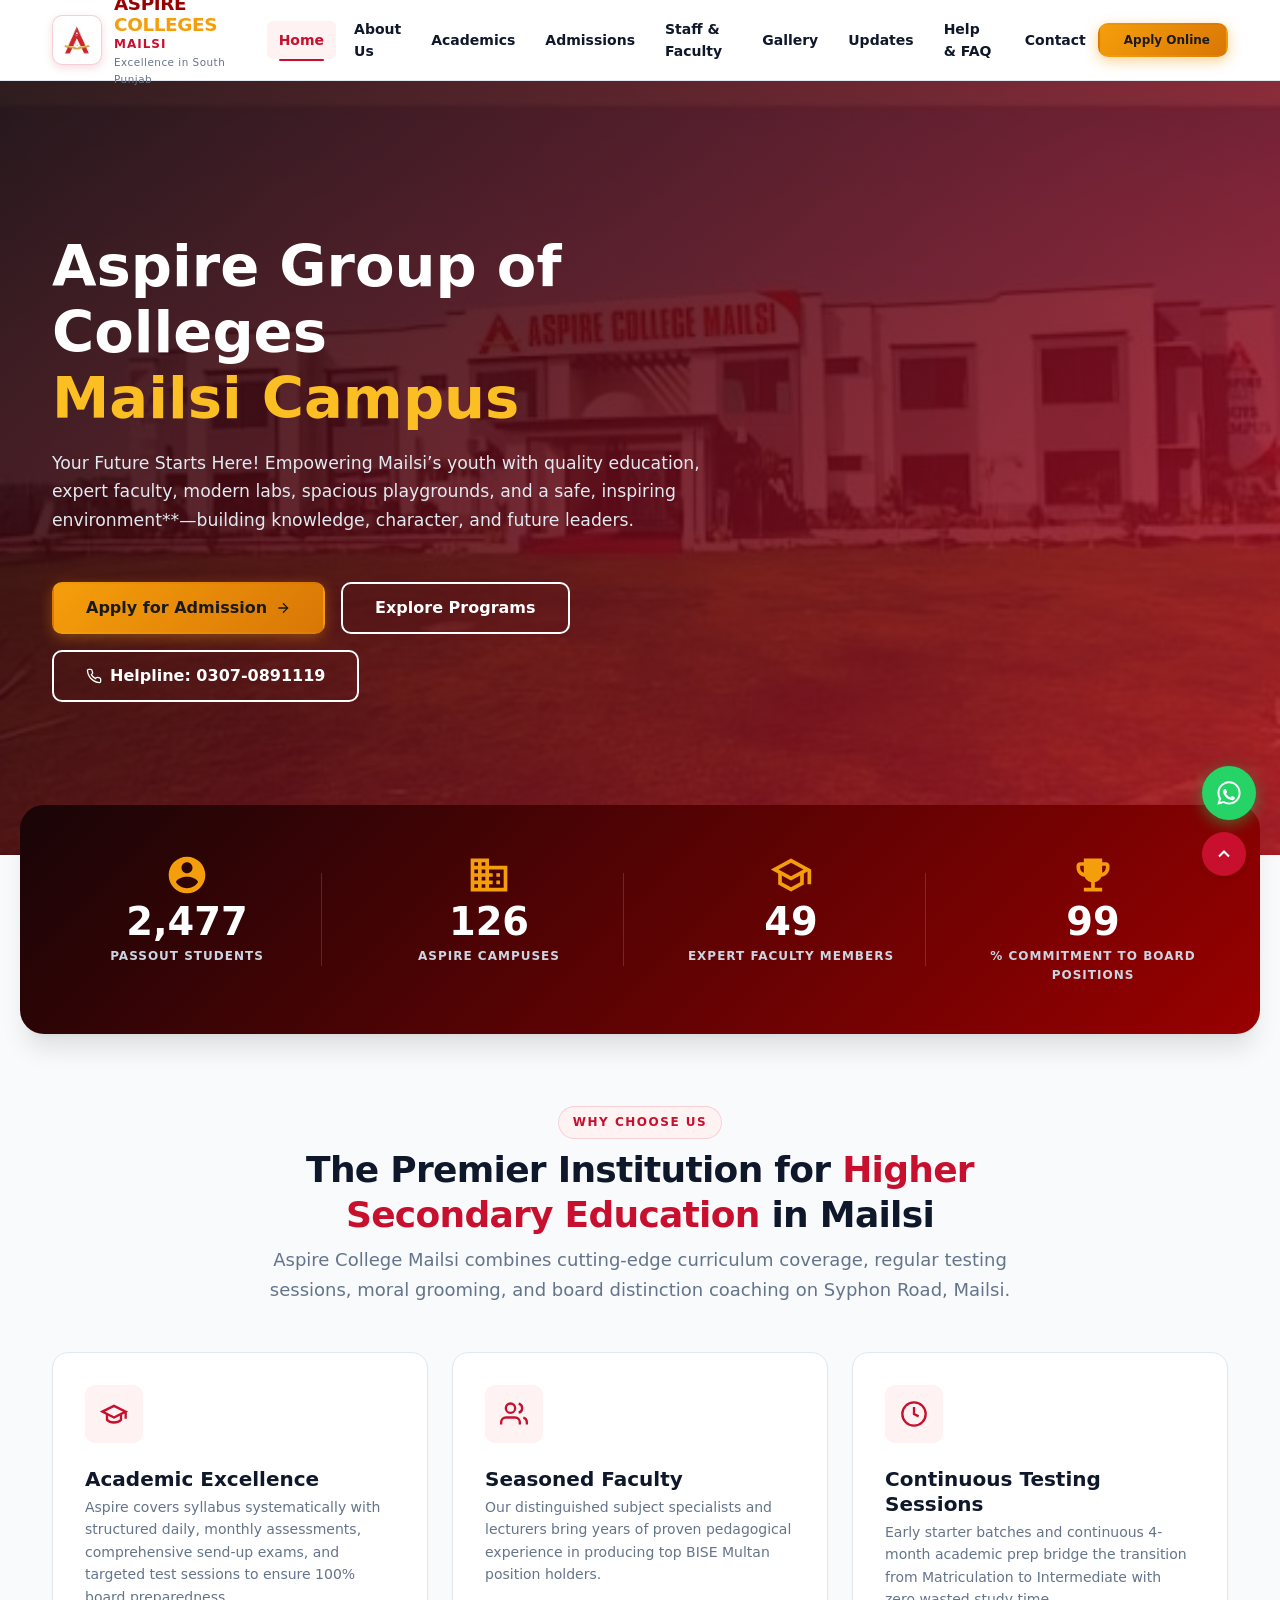
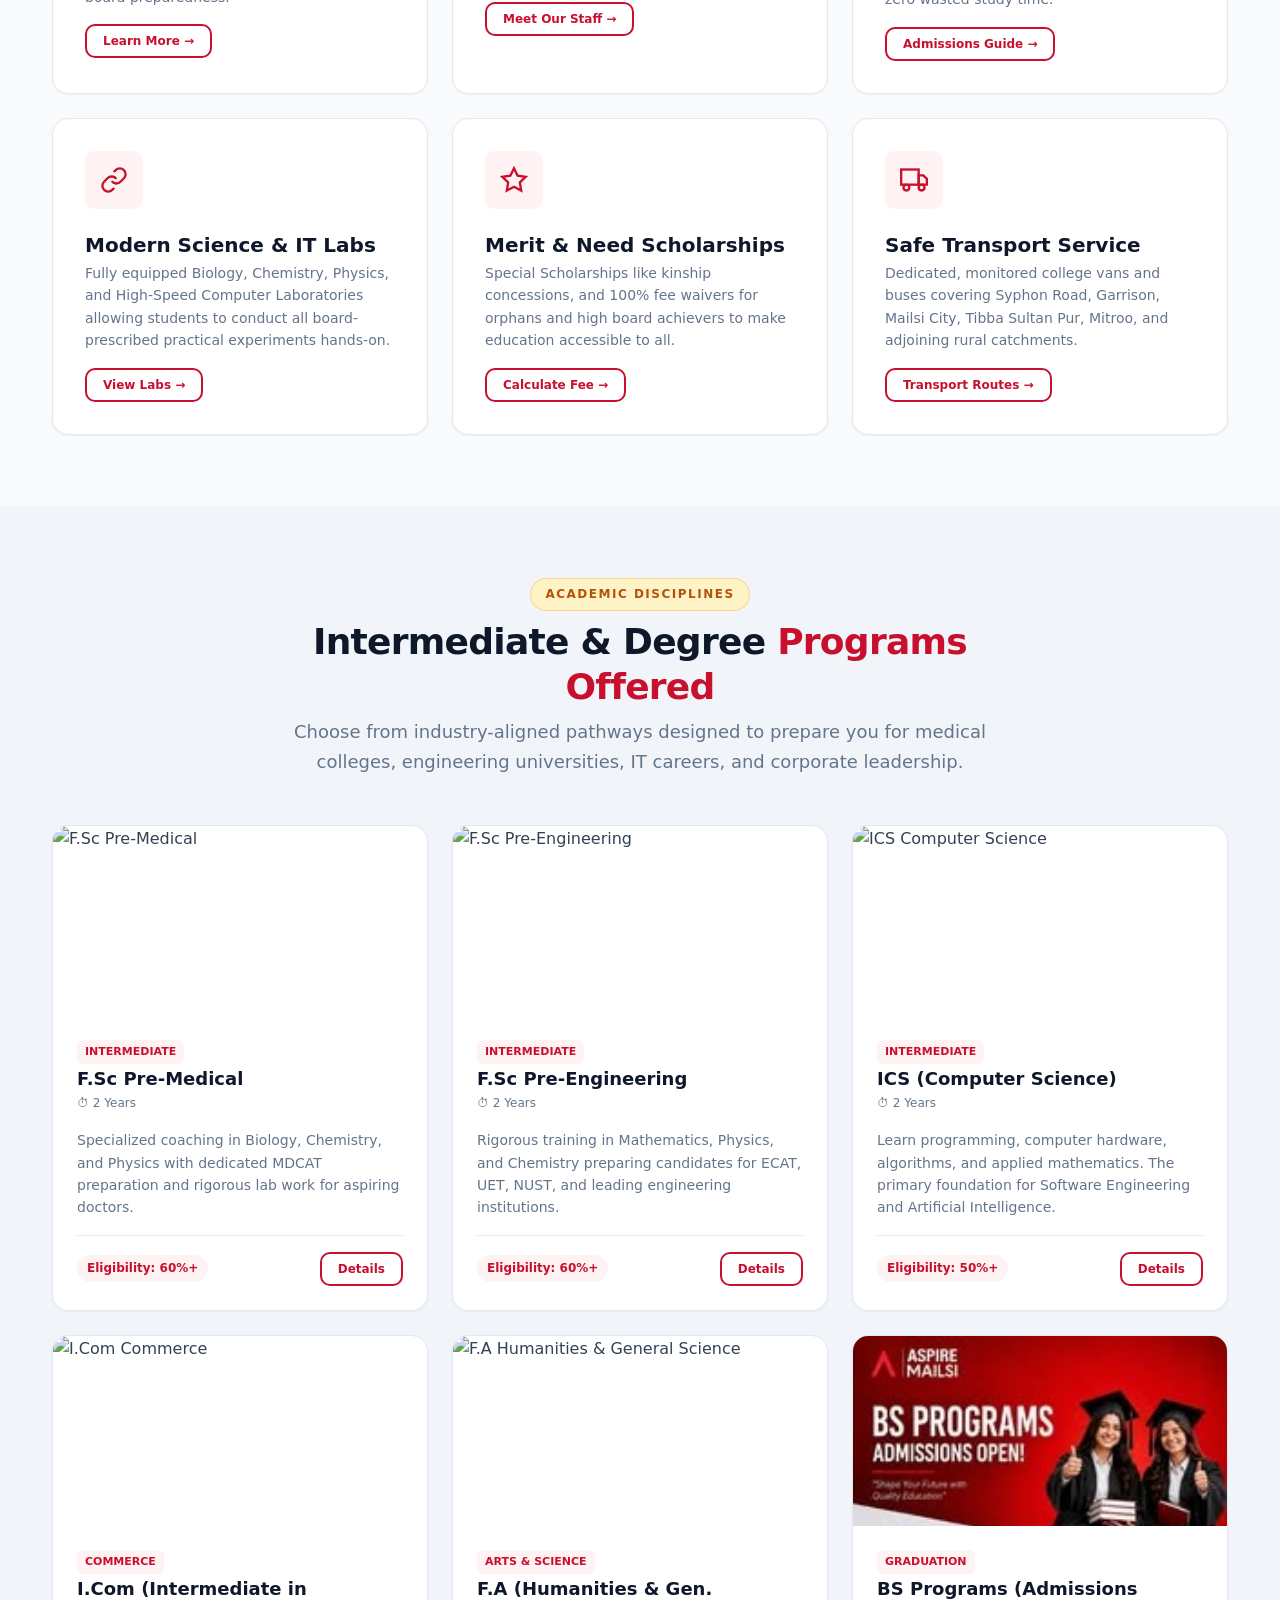
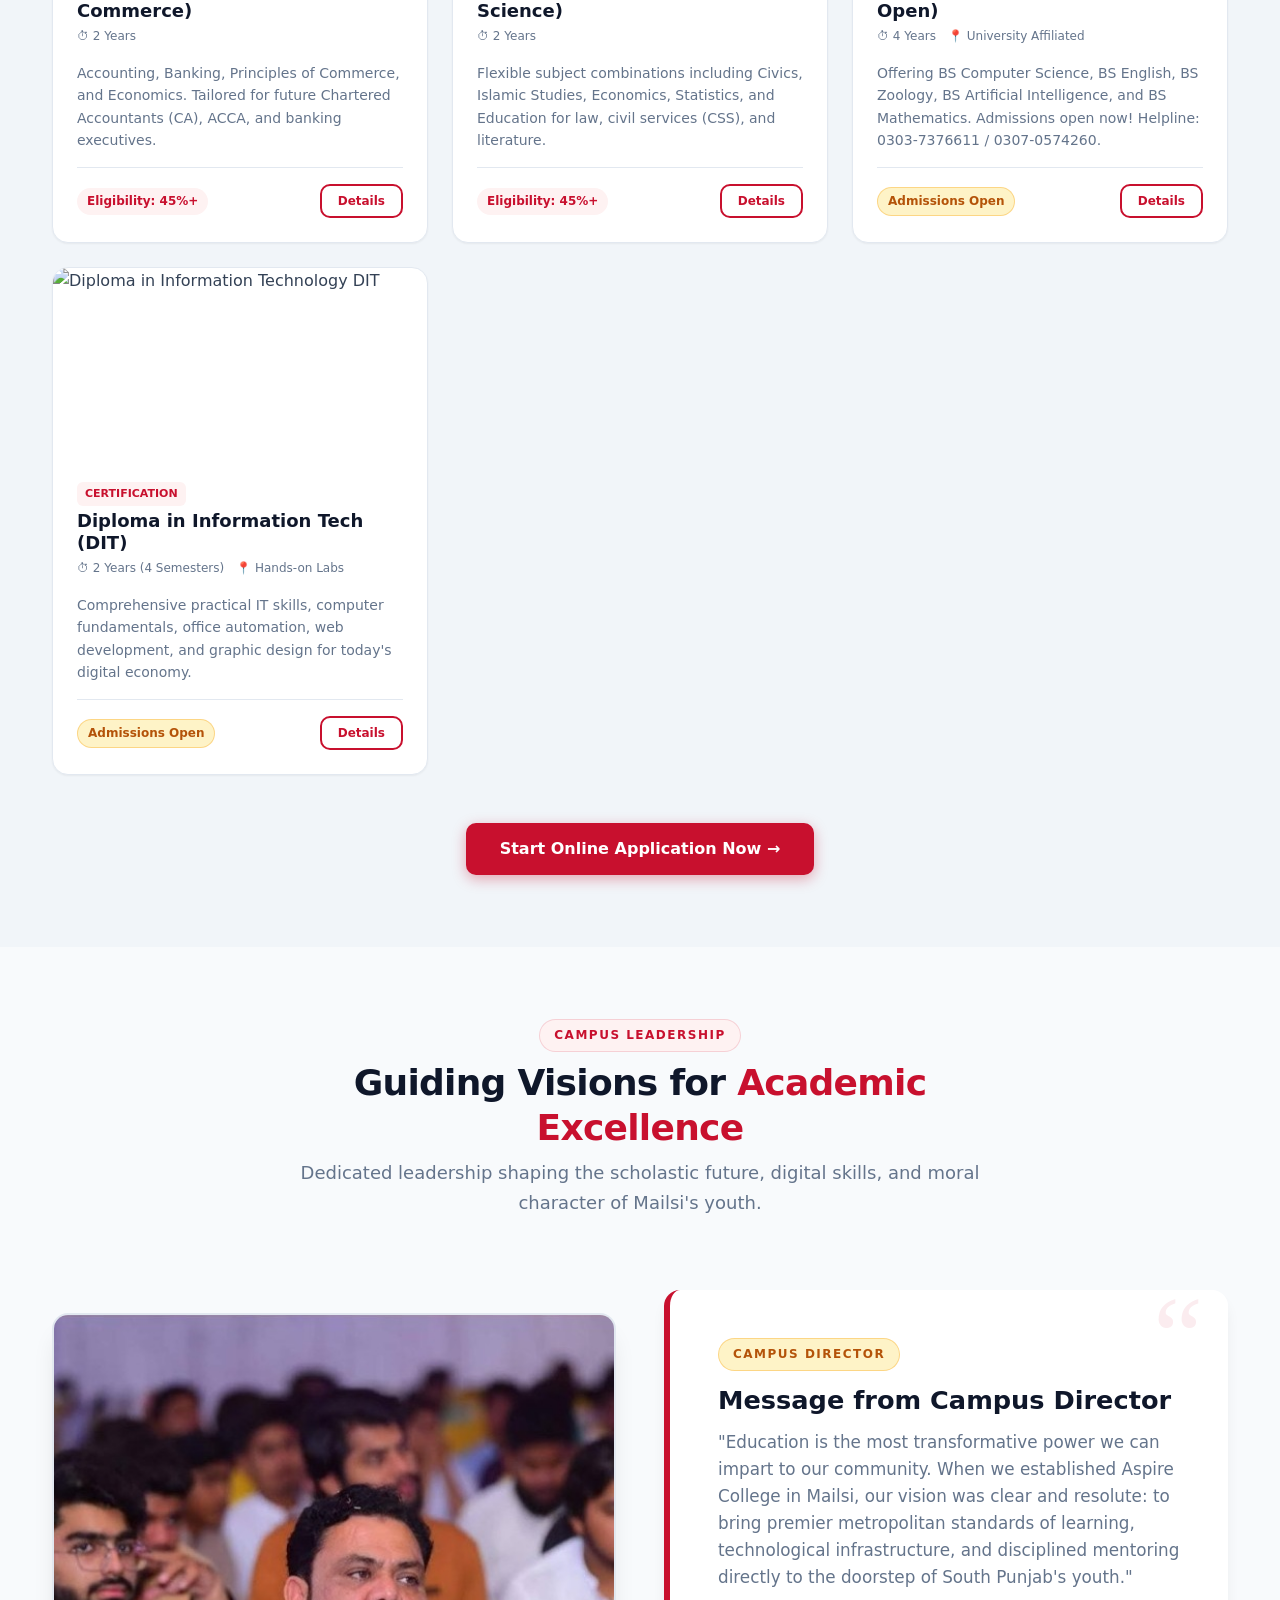
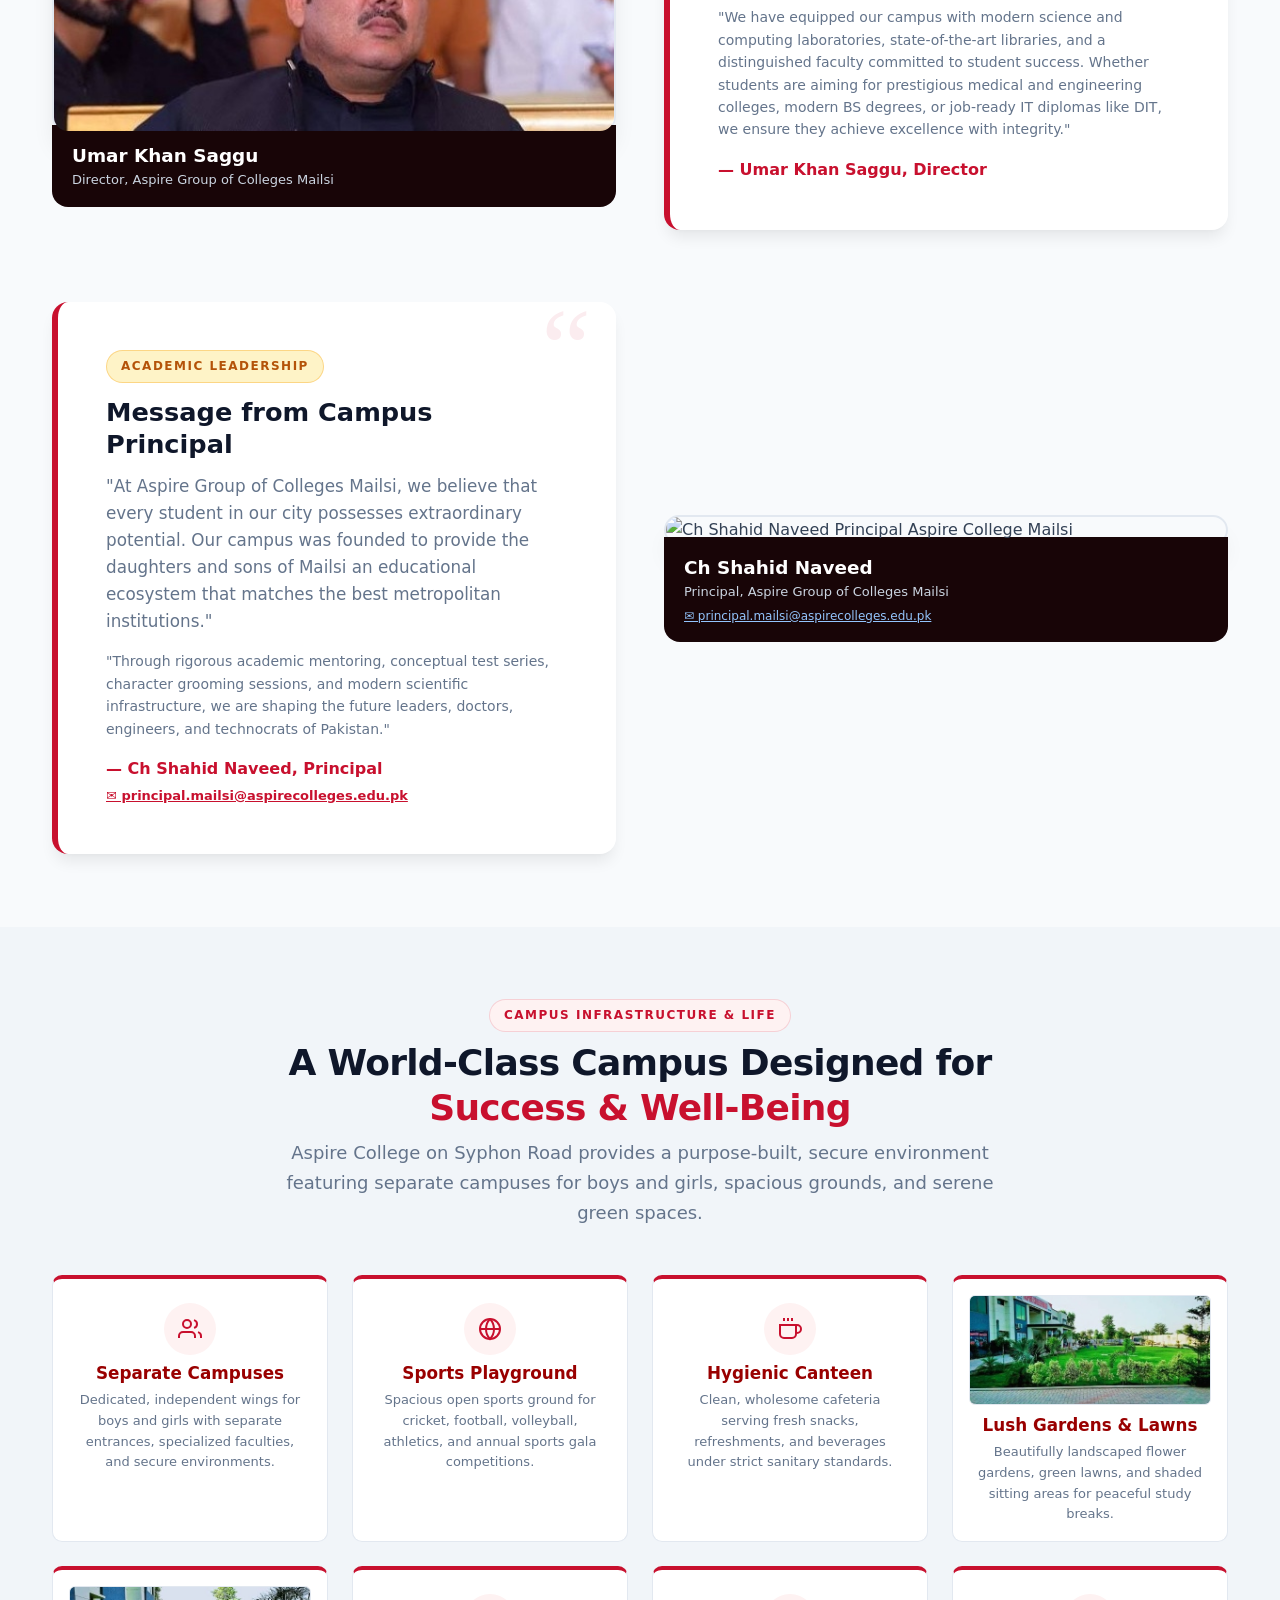
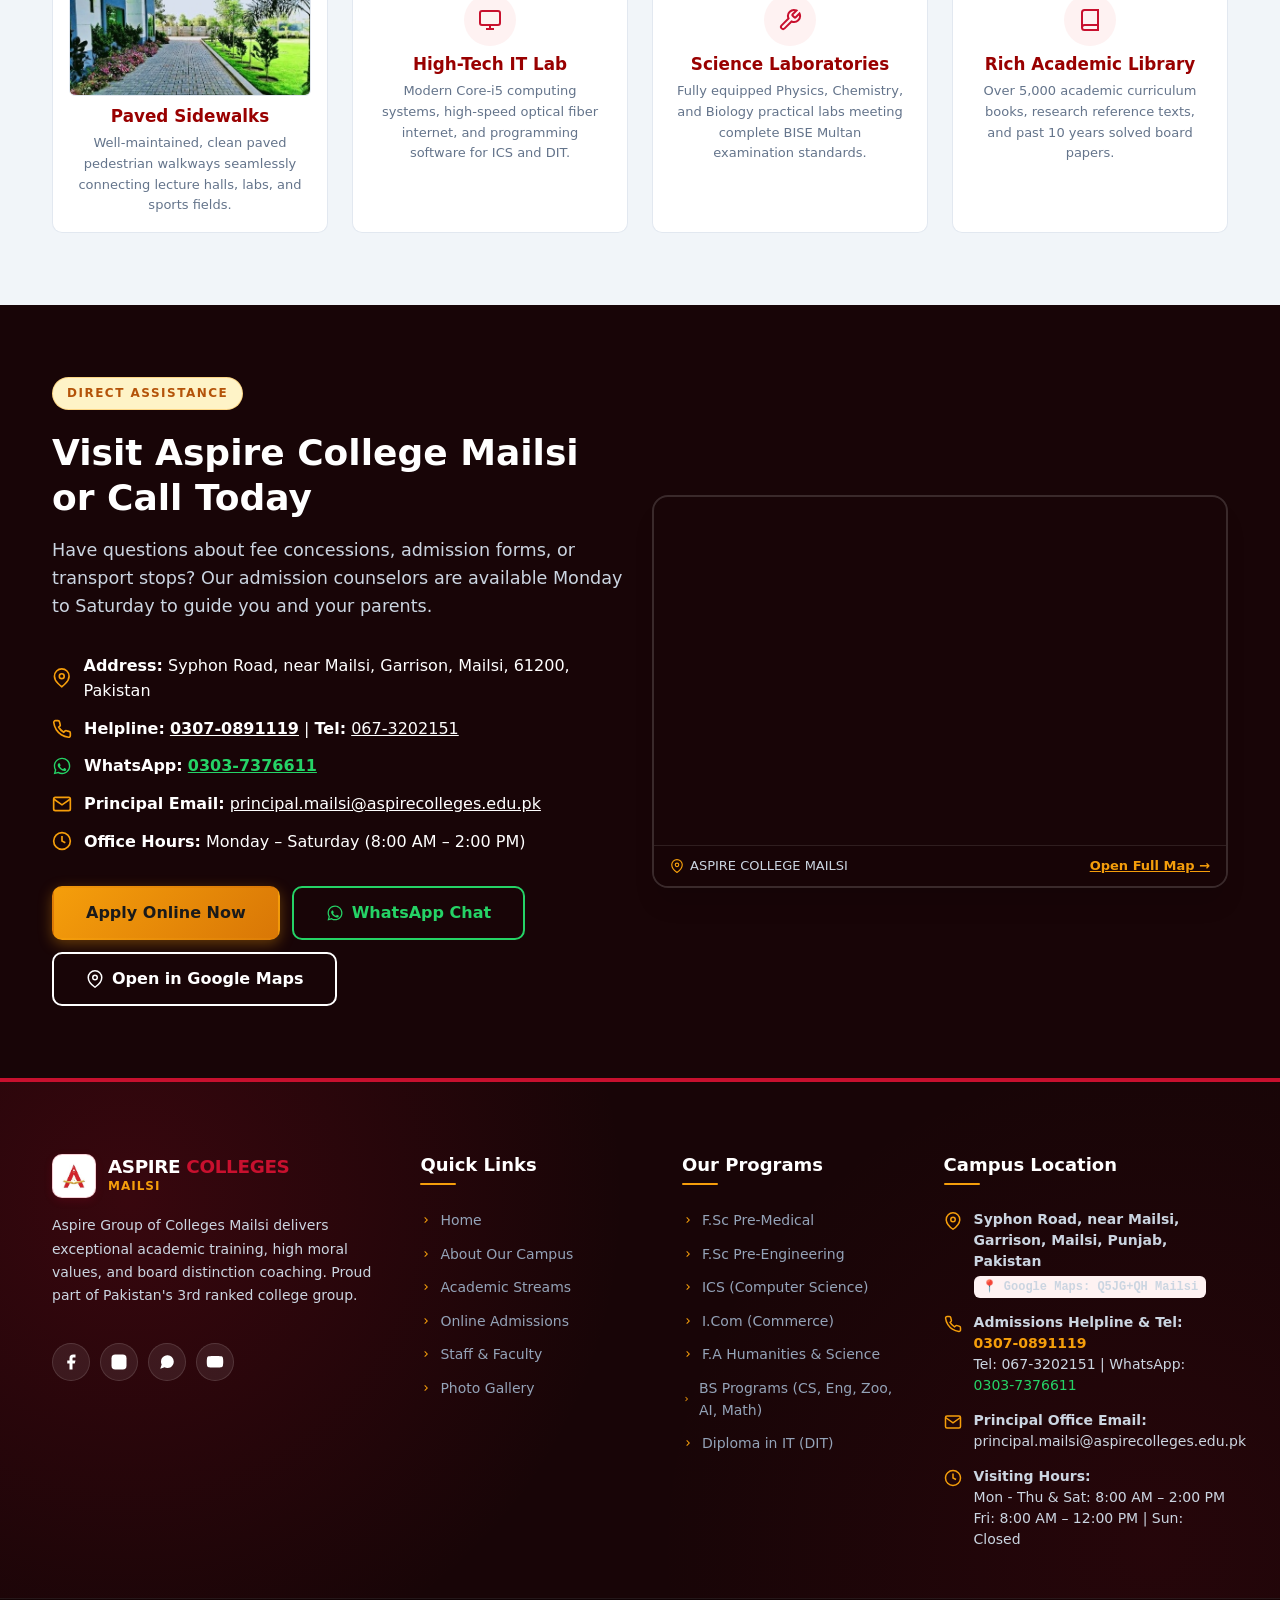
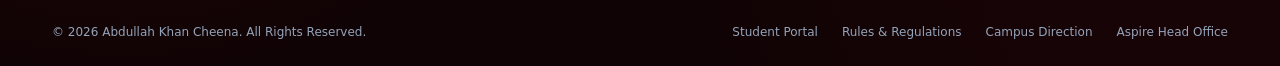
==== commit 81f89de7: "Updated Files" ====
--- a/index.html
+++ b/index.html
@@ -19,8 +19,8 @@
     .hero-section {
       position: relative;
       min-height: 86vh;
-      background: linear-gradient(135deg, rgba(11, 26, 48, 0.92) 0%, red 100%),
-                  url('https://aspirecolleges.edu.pk/wp-content/uploads/2023/12/1920x1080-New-1-2.jpg') center/cover no-repeat;
+      background: linear-gradient(135deg, rgba(24, 5, 7, 0.90) 0%, rgba(180, 10, 35, 0.82) 100%),
+                  url('images/campus-building.jpg') center/cover no-repeat;
       display: flex;
       align-items: center;
       color: #ffffff;
@@ -28,8 +28,20 @@
       overflow: hidden;
     }
 
+    .hero-grid {
+      display: grid;
+      grid-template-columns: 1fr;
+      gap: var(--space-2xl);
+      align-items: center;
+    }
+
+    @media (min-width: 992px) {
+      .hero-grid {
+        grid-template-columns: 1.15fr 0.85fr;
+      }
+    }
+
     .hero-content {
-      max-width: 780px;
       position: relative;
       z-index: 2;
     }
@@ -38,9 +50,9 @@
       display: inline-flex;
       align-items: center;
       gap: 8px;
-      background: rgba(245, 158, 11, 0.2);
-      border: 1px solid var(--color-gold);
-      color: var(--color-gold);
+      background: rgba(245, 158, 11, 0.18);
+      border: 1px solid rgba(245, 158, 11, 0.6);
+      color: #fef3c7;
       padding: 6px 16px;
       border-radius: var(--radius-full);
       font-size: var(--font-xs);
@@ -52,22 +64,22 @@
 
     .hero-title {
       color: #ffffff;
-      font-size: clamp(2.2rem, 5vw, 3.8rem);
+      font-size: clamp(2.2rem, 4.5vw, 3.6rem);
       font-weight: 800;
       line-height: 1.15;
       margin-bottom: var(--space-md);
     }
 
     .hero-title span.gold {
-      color: var(--color-gold);
+      color: #fbbf24;
       position: relative;
     }
 
     .hero-desc {
-      font-size: clamp(1rem, 1.5vw, 1.25rem);
+      font-size: clamp(1rem, 1.35vw, 1.2rem);
       color: #e2e8f0;
       margin-bottom: var(--space-2xl);
-      line-height: 1.6;
+      line-height: 1.65;
     }
 
     .hero-actions {
@@ -77,9 +89,33 @@
       align-items: center;
     }
 
+    .hero-media-card {
+      background: rgba(255, 255, 255, 0.08);
+      backdrop-filter: blur(12px);
+      border: 2px solid rgba(251, 191, 36, 0.4);
+      border-radius: var(--radius-xl);
+      padding: 12px;
+      box-shadow: 0 20px 45px rgba(0, 0, 0, 0.45);
+      position: relative;
+      overflow: hidden;
+    }
+
+    .hero-media-card img {
+      width: 100%;
+      height: auto;
+      border-radius: var(--radius-lg);
+      display: block;
+      object-fit: cover;
+      transition: transform var(--transition-normal);
+    }
+
+    .hero-media-card:hover img {
+      transform: scale(1.02);
+    }
+
     /* Principal Section */
     .message-box {
-      background: #ffffff;
+      background: var(--color-bg-card);
       border-radius: var(--radius-lg);
       padding: var(--space-2xl);
       box-shadow: var(--shadow-lg);
@@ -93,7 +129,7 @@
       top: -10px;
       right: 25px;
       font-size: 7rem;
-      color: rgba(0, 75, 147, 0.08);
+      color: rgba(200, 16, 46, 0.08);
       font-family: Georgia, serif;
       line-height: 1;
       pointer-events: none;
@@ -101,7 +137,7 @@
 
     /* Quick Facility Icon Grid */
     .facility-card {
-      background: #ffffff;
+      background: var(--color-bg-card);
       border: 1px solid var(--color-border);
       border-radius: var(--radius-md);
       padding: var(--space-lg);
@@ -131,33 +167,13 @@
 <body>
 
 
-  <!-- News Ticker Marquee -->
-  <div class="news-ticker-bar">
-    <div class="container ticker-wrapper">
-      <span class="ticker-label">
-        <svg width="12" height="12" viewBox="0 0 24 24" fill="currentColor"><path d="M12 2L1 21h22L12 2zm0 3.8L19.5 19h-15L12 5.8zM11 10v4h2v-4h-2zm0 6v2h2v-2h-2z"/></svg>
-        Campus Notice
-      </span>
-      <div class="ticker-content">
-        <div class="ticker-text">
-          <a href="admissions.html">★ Admissions are OPEN for Session 2026-27 for F.Sc (Pre-Medical & Pre-Engineering), ICS, I.Com & BS Programs</a>
-          <a href="admissions.html">★ Up to 100% Merit Scholarships on Board Distinction marks — Check your eligibility now!</a>
-          <a href="updates.html">★ Special Transport facility available for all major routes across Mailsi, Garrison & surrounding localities.</a>
-          <a href="staff.html">★ Meet our seasoned faculty members holding M.Phil & Ph.D. degrees dedicated to top BISE Multan positions.</a>
-        </div>
-      </div>
-    </div>
-  </div>
-
   <!-- Main Navigation Header -->
   <header class="main-header">
     <div class="container header-inner">
       <!-- Campus Brand / Crest -->
       <a href="index.html" class="header-brand">
         <div class="brand-crest">
-          <svg viewBox="0 0 640 512">
-            <path d="M622.34 153.2L343.4 67.5c-15.2-4.67-31.6-4.67-46.79 0L17.66 153.2c-23.54 7.23-23.54 38.36 0 45.59l48.63 14.94c-10.67 13.19-17.23 29.28-17.88 46.9C38.78 266.15 32 276.11 32 288c0 10.78 5.68 19.85 13.86 25.65L20.33 428.53C18.11 438.52 25.71 448 35.94 448h56.11c10.24 0 17.84-9.48 15.62-19.47L82.14 313.65C90.32 307.85 96 298.78 96 288c0-11.57-6.47-21.25-15.66-26.87.76-15.02 8.44-28.3 20.69-36.72L296.6 284.5c9.06 2.78 26.44 6.25 46.79 0l278.95-85.7c23.55-7.24 23.55-38.36 0-45.6zM352.79 315.09c-28.53 8.76-52.84 3.92-65.59 0l-145.02-44.55L128 384c0 35.35 85.96 64 192 64s192-28.65 192-64l-14.18-113.47-145.03 44.56z"/>
-          </svg>
+          <img src="images/aspire-logo.png" alt="Aspire Group of Colleges Logo">
         </div>
         <div class="brand-text">
           <div class="brand-name">ASPIRE <span>COLLEGES</span></div>
@@ -243,7 +259,7 @@
       <div class="contact-info">
         <strong>Aspire College Mailsi</strong><br>
         Syphon Road, near Garrison, Mailsi<br>
-        📞 <a href="tel:0673202151" style="color:var(--color-primary);">067-3202151</a>
+        📞 <a href="tel:03070891119" style="color:var(--color-primary); font-weight:700;">0307-0891119</a> | <a href="tel:0673202151" style="color:var(--color-primary);">067-3202151</a>
       </div>
       <a href="admissions.html" class="btn btn-gold btn-block btn-sm">Apply for Admission</a>
     </div>
@@ -252,29 +268,34 @@
   <!-- Hero Section -->
   <section class="hero-section">
     <div class="container">
-      <div class="hero-content reveal">
-        <div class="hero-badge animate-float">
-          <span>🌟 Proud Member of Aspire Group of Colleges</span>
-        </div>
-        <h1 class="hero-title">
-          Aspire Group of Colleges <br>
-          <span class="gold">Mailsi</span>
-        </h1>
-        <p class="hero-desc">
-          Your future starts here! Empowering the ambitious youth of Mailsi and surrounding regions with top-tier education, state-of-the-art laboratories, dedicated character grooming, and board distinction coaching.
-        </p>
-        <div class="hero-actions">
-          <a href="admissions.html" class="btn btn-gold btn-lg">
-            <span>Apply for Admission</span>
-            <svg width="16" height="16" viewBox="0 0 24 24" fill="none" stroke="currentColor" stroke-width="2"><path d="M5 12h14M12 5l7 7-7 7"/></svg>
-          </a>
-          <a href="academics.html" class="btn btn-outline-white btn-lg">
-            <span>Explore Programs</span>
-          </a>
-          <a href="tel:0673202151" class="btn btn-outline-white btn-lg">
-            <svg width="16" height="16" viewBox="0 0 24 24" fill="none" stroke="currentColor" stroke-width="2"><path d="M22 16.92v3a2 2 0 0 1-2.18 2 19.79 19.79 0 0 1-8.63-3.07 19.5 19.5 0 0 1-6-6 19.79 19.79 0 0 1-3.07-8.67A2 2 0 0 1 4.11 2h3a2 2 0 0 1 2 1.72 12.84 12.84 0 0 0 .7 2.81 2 2 0 0 1-.45 2.11L8.09 9.91a16 16 0 0 0 6 6l1.27-1.27a2 2 0 0 1 2.11-.45 12.84 12.84 0 0 0 2.81.7A2 2 0 0 1 22 16.92z"></path></svg>
-            <span>Call 067-3202151</span>
-          </a>
+      <div class="hero-grid">
+        <div class="hero-content reveal">
+         
+          <h1 class="hero-title">
+            Aspire Group of Colleges <br>
+            <span class="gold">Mailsi Campus</span>
+          </h1>
+          <p class="hero-desc">
+          Your Future Starts Here!
+          Empowering Mailsi’s youth with quality education, expert faculty, modern labs, spacious playgrounds, and a safe,
+          inspiring environment**—building knowledge, character, and future leaders.
+
+          </p>
+          <div class="hero-actions">
+            <a href="admissions.html" class="btn btn-gold btn-lg">
+              <span>Apply for Admission</span>
+              <svg width="16" height="16" viewBox="0 0 24 24" fill="none" stroke="currentColor" stroke-width="2"><path d="M5 12h14M12 5l7 7-7 7"/></svg>
+            </a>
+            <a href="academics.html" class="btn btn-outline-white btn-lg">
+              <span>Explore Programs</span>
+            </a>
+            <a href="tel:03070891119" class="btn btn-outline-white btn-lg">
+              <svg width="16" height="16" viewBox="0 0 24 24" fill="none" stroke="currentColor" stroke-width="2"><path d="M22 16.92v3a2 2 0 0 1-2.18 2 19.79 19.79 0 0 1-8.63-3.07 19.5 19.5 0 0 1-6-6 19.79 19.79 0 0 1-3.07-8.67A2 2 0 0 1 4.11 2h3a2 2 0 0 1 2 1.72 12.84 12.84 0 0 0 .7 2.81 2 2 0 0 1-.45 2.11L8.09 9.91a16 16 0 0 0 6 6l1.27-1.27a2 2 0 0 1 2.11-.45 12.84 12.84 0 0 0 2.81.7A2 2 0 0 1 22 16.92z"></path></svg>
+              <span>Helpline: 0307-0891119</span>
+            </a>
+          </div>
+        </div>
+
         </div>
       </div>
     </div>
@@ -289,8 +310,8 @@
             <div class="stat-icon">
               <svg viewBox="0 0 24 24" fill="currentColor"><path d="M12 2C6.48 2 2 6.48 2 12s4.48 10 10 10 10-4.48 10-10S17.52 2 12 2zm0 3c1.66 0 3 1.34 3 3s-1.34 3-3 3-3-1.34-3-3 1.34-3 3-3zm0 14.2c-2.5 0-4.71-1.28-6-3.22.03-1.99 4-3.08 6-3.08 1.99 0 5.97 1.09 6 3.08-1.29 1.94-3.5 3.22-6 3.22z"/></svg>
             </div>
-            <div class="stat-number" data-target="250000">0</div>
-            <div class="stat-label">Happy Students Nationwide</div>
+            <div class="stat-number" data-target="2500">0</div>
+            <div class="stat-label">Passout Students</div>
           </div>
           <div class="stat-item">
             <div class="stat-icon">
@@ -303,7 +324,7 @@
             <div class="stat-icon">
               <svg viewBox="0 0 24 24" fill="currentColor"><path d="M12 3L1 9l4 2.18v6L12 21l7-3.82v-6l2-1.09V17h2V9L12 3zm6.82 6L12 12.72 5.18 9 12 5.28 18.82 9zM17 15.99l-5 2.73-5-2.73v-3.72L12 15l5-2.73v3.72z"/></svg>
             </div>
-            <div class="stat-number" data-target="3000">0</div>
+            <div class="stat-number" data-target="50">0</div>
             <div class="stat-label">Expert Faculty Members</div>
           </div>
           <div class="stat-item">
@@ -318,7 +339,7 @@
     </div>
   </section>
 
-  <!-- Why Choose Aspire Ahmad Campus -->
+  <!-- Why Choose Aspire -->
   <section class="section">
     <div class="container">
       <div class="section-header reveal">
@@ -334,7 +355,7 @@
             <svg viewBox="0 0 24 24" fill="none" stroke="currentColor" stroke-width="2"><path d="M22 10v6M2 10l10-5 10 5-10 5z"></path><path d="M6 12v5c3 3 9 3 12 0v-5"></path></svg>
           </div>
           <h3 class="card-title">Academic Excellence</h3>
-          <p class="card-text">Aspire covers syllabus systematically with structured monthly assessments, comprehensive send-up exams, and targeted test sessions to ensure 100% board preparedness.</p>
+          <p class="card-text">Aspire covers syllabus systematically with structured daily, monthly assessments, comprehensive send-up exams, and targeted test sessions to ensure 100% board preparedness.</p>
           <a href="academics.html" class="btn btn-outline btn-sm">Learn More &rarr;</a>
         </div>
 
@@ -374,7 +395,7 @@
             <svg viewBox="0 0 24 24" fill="none" stroke="currentColor" stroke-width="2"><polygon points="12 2 15.09 8.26 22 9.27 17 14.14 18.18 21.02 12 17.77 5.82 21.02 7 14.14 2 9.27 8.91 8.26 12 2"></polygon></svg>
           </div>
           <h3 class="card-title">Merit & Need Scholarships</h3>
-          <p class="card-text">Special Syed Omer Nazar Shah Scholarships, kinship concessions, and 100% fee waivers for orphans and high board achievers to make education accessible to all.</p>
+          <p class="card-text">Special Scholarships like kinship concessions, and 100% fee waivers for orphans and high board achievers to make education accessible to all.</p>
           <a href="admissions.html" class="btn btn-outline btn-sm">Calculate Fee &rarr;</a>
         </div>
 
@@ -490,23 +511,41 @@
           </div>
         </div>
 
-        <!-- Program 6 -->
+        <!-- Program 6: BS Programs -->
         <div class="program-card reveal delay-300">
-          <img src="https://aspirecolleges.edu.pk/wp-content/uploads/2024/01/BANNER-2-3-300x250.jpg" alt="BS Programs & Associate Degrees" class="program-card-img">
+          <img src="images/bs-programs-admissions.jpg" alt="BS Programs Admissions Open Aspire College Mailsi" class="program-card-img" style="object-fit: cover; object-position: top;">
           <div class="program-card-body">
             <span class="program-tag">Graduation</span>
-            <h3 class="program-title">BS Programs & Associate Degrees</h3>
+            <h3 class="program-title">BS Programs (Admissions Open)</h3>
             <div class="program-meta">
-              <span>⏱ 4 / 2 Years</span>
+              <span>⏱ 4 Years</span>
               <span>📍 University Affiliated</span>
             </div>
-            <p class="card-text">Undergraduate BS Computer Science, BBA, ADA (Arts), ADS (Science), and ADC (Commerce) in collaboration with premier accredited universities.</p>
+            <p class="card-text">Offering BS Computer Science, BS English, BS Zoology, BS Artificial Intelligence, and BS Mathematics. Admissions open now! Helpline: 0303-7376611 / 0307-0574260.</p>
             <div class="program-card-footer">
               <span class="badge badge-gold">Admissions Open</span>
               <a href="academics.html" class="btn btn-outline btn-sm">Details</a>
             </div>
           </div>
         </div>
+
+        <!-- Program 7: Diploma in IT (DIT) -->
+        <div class="program-card reveal delay-100">
+          <img src="https://images.unsplash.com/photo-1517694712202-14dd9538aa97?auto=format&fit=crop&w=600&q=80" alt="Diploma in Information Technology DIT" class="program-card-img">
+          <div class="program-card-body">
+            <span class="program-tag">Certification</span>
+            <h3 class="program-title">Diploma in Information Tech (DIT)</h3>
+            <div class="program-meta">
+              <span>⏱ 2 Years (4 Semesters)</span>
+              <span>📍 Hands-on Labs</span>
+            </div>
+            <p class="card-text">Comprehensive practical IT skills, computer fundamentals, office automation, web development, and graphic design for today's digital economy.</p>
+            <div class="program-card-footer">
+              <span class="badge badge-gold">Admissions Open</span>
+              <a href="admissions.html" class="btn btn-outline btn-sm">Details</a>
+            </div>
+          </div>
+        </div>
       </div>
 
       <div class="text-center" style="margin-top: var(--space-2xl);">
@@ -515,35 +554,74 @@
     </div>
   </section>
 
-  <!-- Principal / Campus Message & Vision -->
+  <!-- Campus Leadership: Director & Principal Messages -->
   <section class="section">
     <div class="container">
-      <div class="grid grid-2 items-center">
+      <div class="section-header reveal text-center" style="margin-bottom: var(--space-3xl);">
+        <span class="section-tag">Campus Leadership</span>
+        <h2 class="section-title">Guiding Visions for <span class="highlight">Academic Excellence</span></h2>
+        <p class="section-description">Dedicated leadership shaping the scholastic future, digital skills, and moral character of Mailsi's youth.</p>
+      </div>
+
+      <!-- Director Profile: Umar Khan Saggu -->
+      <div class="grid grid-2 items-center" style="margin-bottom: var(--space-3xl); gap: var(--space-2xl);">
         <div class="reveal-left">
-          <div class="message-box">
-            <span class="section-tag">Campus Leadership</span>
+          <img src="images/director-umar-khan.jpg" alt="Umar Khan Saggu Director Aspire Group of Colleges Mailsi" style="width: 100%; max-height: 420px; object-fit: cover; object-position: center top; border-radius: var(--radius-lg); box-shadow: var(--shadow-xl); border: 2px solid var(--color-border);">
+          <div style="background: var(--color-navy); color: #ffffff; padding: 16px 20px; border-radius: 0 0 var(--radius-lg) var(--radius-lg); margin-top: -8px;">
+            <div style="font-weight: 700; color: #ffffff; font-size: 1.15rem;">Umar Khan Saggu</div>
+            <div style="font-size: 13px; color: #cbd5e1;">Director, Aspire Group of Colleges Mailsi</div>
+          </div>
+        </div>
+        <div class="reveal-right">
+          <div class="message-box" style="border-left: 6px solid var(--color-primary);">
+            <span class="section-tag gold">Campus Director</span>
             <h3 class="card-title" style="font-size: 1.6rem; margin-top: 6px;">Message from Campus Director</h3>
             <p class="card-text" style="font-size: 1.05rem; margin-top: 12px;">
-              "At Aspire Group of Colleges Mailsi Campus, we believe that every student in our city possesses extraordinary potential. Our campus was founded to provide the daughters and sons of Mailsi an educational ecosystem that matches the best metropolitan institutions."
+              "Education is the most transformative power we can impart to our community. When we established Aspire College in Mailsi, our vision was clear and resolute: to bring premier metropolitan standards of learning, technological infrastructure, and disciplined mentoring directly to the doorstep of South Punjab's youth."
+            </p>
+            <p class="card-text">
+              "We have equipped our campus with modern science and computing laboratories, state-of-the-art libraries, and a distinguished faculty committed to student success. Whether students are aiming for prestigious medical and engineering colleges, modern BS degrees, or job-ready IT diplomas like DIT, we ensure they achieve excellence with integrity."
+            </p>
+            <div style="margin-top: var(--space-md); font-weight: 700; color: var(--color-primary);">
+              — Umar Khan Saggu, Director
+            </div>
+          </div>
+        </div>
+      </div>
+
+      <!-- Principal Profile: Ch Shahid Naveed -->
+      <div class="grid grid-2 items-center" style="gap: var(--space-2xl);">
+        <div class="reveal-left">
+          <div class="message-box" style="border-left: 6px solid var(--color-primary);">
+            <span class="section-tag gold">Academic Leadership</span>
+            <h3 class="card-title" style="font-size: 1.6rem; margin-top: 6px;">Message from Campus Principal</h3>
+            <p class="card-text" style="font-size: 1.05rem; margin-top: 12px;">
+              "At Aspire Group of Colleges Mailsi, we believe that every student in our city possesses extraordinary potential. Our campus was founded to provide the daughters and sons of Mailsi an educational ecosystem that matches the best metropolitan institutions."
             </p>
             <p class="card-text">
               "Through rigorous academic mentoring, conceptual test series, character grooming sessions, and modern scientific infrastructure, we are shaping the future leaders, doctors, engineers, and technocrats of Pakistan."
             </p>
-            <div style="display:flex; align-items:center; gap: 14px; margin-top: var(--space-lg); border-top: 1px solid var(--color-border); padding-top: var(--space-md);">
-              <div style="width: 48px; height: 48px; background: var(--color-primary-subtle); border-radius: 50%; display: flex; align-items: center; justify-content: center; font-weight: 800; color: var(--color-primary);">AC</div>
-              <div>
-                <strong>Campus Administration</strong>
-                <div style="font-size: 12px; color: var(--color-text-muted);">Aspire Group of Colleges, Mailsi</div>
-              </div>
+            <div style="margin-top: var(--space-md); font-weight: 700; color: var(--color-primary);">
+              — Ch Shahid Naveed, Principal
+            </div>
+            <div style="margin-top: 4px; font-size: 13px;">
+              <a href="mailto:principal.mailsi@aspirecolleges.edu.pk" style="color: var(--color-primary); font-weight: 600; text-decoration: underline;">
+                ✉ principal.mailsi@aspirecolleges.edu.pk
+              </a>
             </div>
           </div>
         </div>
 
         <div class="reveal-right">
-          <img src="https://aspirecolleges.edu.pk/wp-content/uploads/2024/01/Untitled-1-e1704781821993-1024x699.png" alt="Syed Omer Nazar Shah Founder Aspire" style="border-radius: var(--radius-lg); box-shadow: var(--shadow-xl); border: 2px solid var(--color-border);">
-          <div style="background: var(--color-navy); color: #ffffff; padding: 14px 20px; border-radius: 0 0 var(--radius-lg) var(--radius-lg); margin-top: -8px;">
-            <div style="font-weight: 700; color: var(--color-gold);">Umar Khan Saggu</div>
-            <div style="font-size: 12px; color: #cbd5e1;">Director, Aspire Group of Colleges</div>
+          <img src="https://scontent.fpew2-1.fna.fbcdn.net/v/t39.30808-6/499504440_1186968213229595_3207396217654598450_n.jpg?stp=dst-jpg_tt6&cstp=mx2048x1365&ctp=s2048x1365&_nc_cat=106&ccb=1-7&_nc_sid=833d8c&_nc_eui2=AeFSa_eva8sRXQIllPcvFcI3g-04lOXJ4rmD7TiU5cniueq2XyqWq_8rCuGf5QGTvNrSdahMF5Wjreav4r4ZpNkC&_nc_ohc=hk1fPMa-NCoQ7kNvwGvYR5I&_nc_oc=Adrdm9Jb0AJ7ialWHgbbHFgzcLbR7TJ6pptX5yaHaU9LGlOW8PUP6SuSPJ-AjqvBPK9Rs_UQh2gDd_NuPjAxA30W&_nc_zt=23&_nc_ht=scontent.fpew2-1.fna&_nc_gid=DlBZ_l0q5nrmM890rq8nzQ&_nc_ss=7b2a8&oh=00_AQLNHeqsqlf6FCTG6BaSVX0roEzn6KvW7YensTrrCBI99w&oe=6AAE11AA" alt="Ch Shahid Naveed Principal Aspire College Mailsi" style="width: 100%; max-height: 420px; object-fit: cover; object-position: center top; border-radius: var(--radius-lg); box-shadow: var(--shadow-xl); border: 2px solid var(--color-border);">
+          <div style="background: var(--color-navy); color: #ffffff; padding: 16px 20px; border-radius: 0 0 var(--radius-lg) var(--radius-lg); margin-top: -8px;">
+            <div style="font-weight: 700; color: #ffffff; font-size: 1.15rem;">Ch Shahid Naveed</div>
+            <div style="font-size: 13px; color: #cbd5e1;">Principal, Aspire Group of Colleges Mailsi</div>
+            <div style="margin-top: 4px; font-size: 12px;">
+              <a href="mailto:principal.mailsi@aspirecolleges.edu.pk" style="color: #93c5fd; text-decoration: underline;">
+                ✉ principal.mailsi@aspirecolleges.edu.pk
+              </a>
+            </div>
           </div>
         </div>
       </div>
@@ -553,43 +631,79 @@
   <!-- Campus Facilities Preview -->
   <section class="section section-alt">
     <div class="container">
-      <div class="section-header reveal">
-        <span class="section-tag">Campus Facilities</span>
-        <h2 class="section-title">Designed for Your <span class="highlight">Success & Growth</span></h2>
-        <p class="section-description">Aspire College on Syphon Road offers purpose-built spaces crafted for scholastic rigor, sports, and collaborative student life.</p>
-      </div>
-
-      <div class="grid grid-4">
-        <div class="facility-card reveal delay-100">
+      <div class="section-header reveal text-center">
+        <span class="section-tag">Campus Infrastructure & Life</span>
+        <h2 class="section-title">A World-Class Campus Designed for <span class="highlight">Success & Well-Being</span></h2>
+        <p class="section-description">Aspire College on Syphon Road provides a purpose-built, secure environment featuring separate campuses for boys and girls, spacious grounds, and serene green spaces.</p>
+      </div>
+
+      <div class="grid grid-4" style="gap: var(--space-lg);">
+        <!-- 1. Separate Campuses -->
+        <div class="facility-card reveal delay-100" style="border-top: 4px solid var(--color-primary);">
+          <div class="facility-icon">
+            <svg width="24" height="24" viewBox="0 0 24 24" fill="none" stroke="currentColor" stroke-width="2"><path d="M17 21v-2a4 4 0 0 0-4-4H5a4 4 0 0 0-4 4v2"></path><circle cx="9" cy="7" r="4"></circle><path d="M23 21v-2a4 4 0 0 0-3-3.87"></path><path d="M16 3.13a4 4 0 0 1 0 7.75"></path></svg>
+          </div>
+          <h4 style="font-size: 1.05rem; margin-bottom: 6px; color: var(--color-primary-dark);">Separate Campuses</h4>
+          <p class="card-text" style="font-size: 13px;">Dedicated, independent wings for boys and girls with separate entrances, specialized faculties, and secure environments.</p>
+        </div>
+
+        <!-- 2. Sports Playground -->
+        <div class="facility-card reveal delay-200" style="border-top: 4px solid var(--color-primary);">
+          <div class="facility-icon">
+            <svg width="24" height="24" viewBox="0 0 24 24" fill="none" stroke="currentColor" stroke-width="2"><circle cx="12" cy="12" r="10"></circle><path d="M12 2a14.5 14.5 0 0 0 0 20 14.5 14.5 0 0 0 0-20"></path><path d="M2 12h20"></path></svg>
+          </div>
+          <h4 style="font-size: 1.05rem; margin-bottom: 6px; color: var(--color-primary-dark);">Sports Playground</h4>
+          <p class="card-text" style="font-size: 13px;">Spacious open sports ground for cricket, football, volleyball, athletics, and annual sports gala competitions.</p>
+        </div>
+
+        <!-- 3. Hygienic Canteen -->
+        <div class="facility-card reveal delay-300" style="border-top: 4px solid var(--color-primary);">
+          <div class="facility-icon">
+            <svg width="24" height="24" viewBox="0 0 24 24" fill="none" stroke="currentColor" stroke-width="2"><path d="M18 8h1a4 4 0 0 1 0 8h-1"></path><path d="M2 8h16v9a4 4 0 0 1-4 4H6a4 4 0 0 1-4-4V8z"></path><line x1="6" y1="1" x2="6" y2="4"></line><line x1="10" y1="1" x2="10" y2="4"></line><line x1="14" y1="1" x2="14" y2="4"></line></svg>
+          </div>
+          <h4 style="font-size: 1.05rem; margin-bottom: 6px; color: var(--color-primary-dark);">Hygienic Canteen</h4>
+          <p class="card-text" style="font-size: 13px;">Clean, wholesome cafeteria serving fresh snacks, refreshments, and beverages under strict sanitary standards.</p>
+        </div>
+
+        <!-- 4. Gardens & Lawns -->
+        <div class="facility-card reveal delay-400" style="border-top: 4px solid var(--color-primary); padding: var(--space-md);">
+          <img src="images/campus-gardens.jpg" alt="Lush Gardens & Lawns" style="width: 100%; height: 110px; object-fit: cover; border-radius: var(--radius-sm); margin-bottom: 10px; border: 1px solid var(--color-border);">
+          <h4 style="font-size: 1.05rem; margin-bottom: 6px; color: var(--color-primary-dark);">Lush Gardens & Lawns</h4>
+          <p class="card-text" style="font-size: 13px;">Beautifully landscaped flower gardens, green lawns, and shaded sitting areas for peaceful study breaks.</p>
+        </div>
+
+        <!-- 5. Paved Sidewalks -->
+        <div class="facility-card reveal delay-100" style="border-top: 4px solid var(--color-primary); padding: var(--space-md);">
+          <img src="images/campus-sidewalks.jpg" alt="Paved Sidewalks" style="width: 100%; height: 110px; object-fit: cover; border-radius: var(--radius-sm); margin-bottom: 10px; border: 1px solid var(--color-border);">
+          <h4 style="font-size: 1.05rem; margin-bottom: 6px; color: var(--color-primary-dark);">Paved Sidewalks</h4>
+          <p class="card-text" style="font-size: 13px;">Well-maintained, clean paved pedestrian walkways seamlessly connecting lecture halls, labs, and sports fields.</p>
+        </div>
+
+        <!-- 6. IT Laboratories -->
+        <div class="facility-card reveal delay-200" style="border-top: 4px solid var(--color-primary);">
+          <div class="facility-icon">
+            <svg width="24" height="24" viewBox="0 0 24 24" fill="none" stroke="currentColor" stroke-width="2"><rect x="2" y="3" width="20" height="14" rx="2" ry="2"></rect><line x1="8" y1="21" x2="16" y2="21"></line><line x1="12" y1="17" x2="12" y2="21"></line></svg>
+          </div>
+          <h4 style="font-size: 1.05rem; margin-bottom: 6px; color: var(--color-primary-dark);">High-Tech IT Lab</h4>
+          <p class="card-text" style="font-size: 13px;">Modern Core-i5 computing systems, high-speed optical fiber internet, and programming software for ICS and DIT.</p>
+        </div>
+
+        <!-- 7. Science Laboratories -->
+        <div class="facility-card reveal delay-300" style="border-top: 4px solid var(--color-primary);">
+          <div class="facility-icon">
+            <svg width="24" height="24" viewBox="0 0 24 24" fill="none" stroke="currentColor" stroke-width="2"><path d="M14.7 6.3a1 1 0 0 0 0 1.4l1.6 1.6a1 1 0 0 0 1.4 0l3.77-3.77a6 6 0 0 1-7.94 7.94l-6.91 6.91a2.12 2.12 0 0 1-3-3l6.91-6.91a6 6 0 0 1 7.94-7.94l-3.76 3.76z"></path></svg>
+          </div>
+          <h4 style="font-size: 1.05rem; margin-bottom: 6px; color: var(--color-primary-dark);">Science Laboratories</h4>
+          <p class="card-text" style="font-size: 13px;">Fully equipped Physics, Chemistry, and Biology practical labs meeting complete BISE Multan examination standards.</p>
+        </div>
+
+        <!-- 8. Academic Library -->
+        <div class="facility-card reveal delay-400" style="border-top: 4px solid var(--color-primary);">
           <div class="facility-icon">
             <svg width="24" height="24" viewBox="0 0 24 24" fill="none" stroke="currentColor" stroke-width="2"><path d="M4 19.5A2.5 2.5 0 0 1 6.5 17H20"></path><path d="M6.5 2H20v20H6.5A2.5 2.5 0 0 1 4 19.5v-15A2.5 2.5 0 0 1 6.5 2z"></path></svg>
           </div>
-          <h4 style="font-size: 1rem; margin-bottom: 6px;">Rich Library</h4>
-          <p class="card-text" style="font-size: 12px;">Over 5,000 academic books, research journals and past board papers.</p>
-        </div>
-
-        <div class="facility-card reveal delay-200">
-          <div class="facility-icon">
-            <svg width="24" height="24" viewBox="0 0 24 24" fill="none" stroke="currentColor" stroke-width="2"><rect x="2" y="3" width="20" height="14" rx="2" ry="2"></rect><line x1="8" y1="21" x2="16" y2="21"></line><line x1="12" y1="17" x2="12" y2="21"></line></svg>
-          </div>
-          <h4 style="font-size: 1rem; margin-bottom: 6px;">High-Tech IT Lab</h4>
-          <p class="card-text" style="font-size: 12px;">Modern Core-i5 computing systems and optical fiber internet.</p>
-        </div>
-
-        <div class="facility-card reveal delay-300">
-          <div class="facility-icon">
-            <svg width="24" height="24" viewBox="0 0 24 24" fill="none" stroke="currentColor" stroke-width="2"><path d="M14.7 6.3a1 1 0 0 0 0 1.4l1.6 1.6a1 1 0 0 0 1.4 0l3.77-3.77a6 6 0 0 1-7.94 7.94l-6.91 6.91a2.12 2.12 0 0 1-3-3l6.91-6.91a6 6 0 0 1 7.94-7.94l-3.76 3.76z"></path></svg>
-          </div>
-          <h4 style="font-size: 1rem; margin-bottom: 6px;">Science Laboratories</h4>
-          <p class="card-text" style="font-size: 12px;">Approved apparatus and safety equipment for Bio, Chem & Physics practical demonstrations.</p>
-        </div>
-
-        <div class="facility-card reveal delay-400">
-          <div class="facility-icon">
-            <svg width="24" height="24" viewBox="0 0 24 24" fill="none" stroke="currentColor" stroke-width="2"><circle cx="12" cy="12" r="10"></circle><path d="M12 2a14.5 14.5 0 0 0 0 20 14.5 14.5 0 0 0 0-20"></path><path d="M2 12h20"></path></svg>
-          </div>
-          <h4 style="font-size: 1rem; margin-bottom: 6px;">Sports & Co-Curricular</h4>
-          <p class="card-text" style="font-size: 12px;">Badminton, Cricket, Table Tennis, debating societies, science melas, and annual sports gala.</p>
+          <h4 style="font-size: 1.05rem; margin-bottom: 6px; color: var(--color-primary-dark);">Rich Academic Library</h4>
+          <p class="card-text" style="font-size: 13px;">Over 5,000 academic curriculum books, research reference texts, and past 10 years solved board papers.</p>
         </div>
       </div>
     </div>
@@ -612,31 +726,55 @@
             </div>
             <div style="display: flex; align-items: center; gap: 12px;">
               <svg width="20" height="20" color="var(--color-gold)" viewBox="0 0 24 24" fill="none" stroke="currentColor" stroke-width="2"><path d="M22 16.92v3a2 2 0 0 1-2.18 2 19.79 19.79 0 0 1-8.63-3.07 19.5 19.5 0 0 1-6-6 19.79 19.79 0 0 1-3.07-8.67A2 2 0 0 1 4.11 2h3a2 2 0 0 1 2 1.72 12.84 12.84 0 0 0 .7 2.81 2 2 0 0 1-.45 2.11L8.09 9.91a16 16 0 0 0 6 6l1.27-1.27a2 2 0 0 1 2.11-.45 12.84 12.84 0 0 0 2.81.7A2 2 0 0 1 22 16.92z"></path></svg>
-              <span><strong>Telephone:</strong> 067-3202151</span>
+              <span><strong>Helpline:</strong> <a href="tel:03070891119" style="color:#ffffff; text-decoration: underline; font-weight: 700;">0307-0891119</a> | <strong>Tel:</strong> <a href="tel:0673202151" style="color:#ffffff; text-decoration: underline;">067-3202151</a></span>
             </div>
             <div style="display: flex; align-items: center; gap: 12px;">
-              <svg width="20" height="20" color="var(--color-gold)" viewBox="0 0 24 24" fill="none" stroke="currentColor" stroke-width="2"><polygon points="12 2 15.09 8.26 22 9.27 17 14.14 18.18 21.02 12 17.77 5.82 21.02 7 14.14 2 9.27 8.91 8.26 12 2"></polygon></svg>
-              
+              <svg width="20" height="20" color="#25d366" viewBox="0 0 24 24" fill="currentColor"><path d="M12.04 2c-5.46 0-9.91 4.45-9.91 9.91 0 1.75.46 3.45 1.32 4.95L2.05 22l5.25-1.38c1.45.79 3.08 1.21 4.74 1.21 5.46 0 9.91-4.45 9.91-9.91 0-2.65-1.03-5.14-2.9-7.01A9.816 9.816 0 0 0 12.04 2m.01 1.67c2.2 0 4.26.86 5.82 2.42a8.225 8.225 0 0 1 2.41 5.83c0 4.54-3.7 8.24-8.24 8.24-1.48 0-2.93-.4-4.2-1.15l-.3-.18-3.12.82.83-3.04-.2-.31a8.19 8.19 0 0 1-1.26-4.38c0-4.54 3.7-8.24 8.24-8.24m4.52 11.66c-.25-.13-1.47-.72-1.7-.81-.23-.08-.39-.13-.56.13-.17.25-.64.81-.79.97-.14.17-.29.19-.54.06-.25-.13-1.06-.39-2.03-1.25-.75-.67-1.26-1.5-1.41-1.75-.14-.25-.02-.39.11-.51.11-.11.25-.29.37-.43.13-.15.17-.25.25-.42.08-.17.04-.31-.02-.44-.06-.13-.56-1.34-.76-1.84-.2-.49-.4-.42-.56-.43h-.48c-.17 0-.44.06-.67.31-.23.25-.88.86-.88 2.1 0 1.24.9 2.44 1.03 2.61.13.17 1.78 2.71 4.3 3.8 2.52 1.09 2.52.73 2.98.69.46-.04 1.47-.6 1.68-1.18.21-.58.21-1.08.15-1.18-.06-.1-.23-.17-.48-.29z"/></svg>
+              <span><strong>WhatsApp:</strong> <a href="https://api.whatsapp.com/send?phone=923037376611" target="_blank" rel="noopener noreferrer" style="color:#25d366; font-weight:700; text-decoration:underline;">0303-7376611</a></span>
+            </div>
+            <div style="display: flex; align-items: center; gap: 12px;">
+              <svg width="20" height="20" color="var(--color-gold)" viewBox="0 0 24 24" fill="none" stroke="currentColor" stroke-width="2"><path d="M4 4h16c1.1 0 2 .9 2 2v12c0 1.1-.9 2-2 2H4c-1.1 0-2-.9-2-2V6c0-1.1.9-2 2-2z"></path><polyline points="22,6 12,13 2,6"></polyline></svg>
+              <span><strong>Principal Email:</strong> <a href="mailto:principal.mailsi@aspirecolleges.edu.pk" style="color:#ffffff; text-decoration: underline;">principal.mailsi@aspirecolleges.edu.pk</a></span>
+            </div>
+            <div style="display: flex; align-items: center; gap: 12px;">
+              <svg width="20" height="20" color="var(--color-gold)" viewBox="0 0 24 24" fill="none" stroke="currentColor" stroke-width="2"><circle cx="12" cy="12" r="10"></circle><polyline points="12 6 12 12 16 14"></polyline></svg>
+              <span><strong>Office Hours:</strong> Monday – Saturday (8:00 AM – 2:00 PM)</span>
             </div>
           </div>
           <div style="display: flex; gap: 12px; flex-wrap: wrap;">
             <a href="admissions.html" class="btn btn-gold btn-lg">Apply Online Now</a>
-            <a href="contact.html" class="btn btn-outline-white btn-lg">View Directions & Map</a>
+            <a href="https://api.whatsapp.com/send?phone=923037376611" target="_blank" rel="noopener noreferrer" class="btn btn-outline-white btn-lg" style="border-color:#25d366; color:#25d366;">
+              <svg width="18" height="18" viewBox="0 0 24 24" fill="currentColor"><path d="M12.04 2c-5.46 0-9.91 4.45-9.91 9.91 0 1.75.46 3.45 1.32 4.95L2.05 22l5.25-1.38c1.45.79 3.08 1.21 4.74 1.21 5.46 0 9.91-4.45 9.91-9.91 0-2.65-1.03-5.14-2.9-7.01A9.816 9.816 0 0 0 12.04 2m.01 1.67c2.2 0 4.26.86 5.82 2.42a8.225 8.225 0 0 1 2.41 5.83c0 4.54-3.7 8.24-8.24 8.24-1.48 0-2.93-.4-4.2-1.15l-.3-.18-3.12.82.83-3.04-.2-.31a8.19 8.19 0 0 1-1.26-4.38c0-4.54 3.7-8.24 8.24-8.24m4.52 11.66c-.25-.13-1.47-.72-1.7-.81-.23-.08-.39-.13-.56.13-.17.25-.64.81-.79.97-.14.17-.29.19-.54.06-.25-.13-1.06-.39-2.03-1.25-.75-.67-1.26-1.5-1.41-1.75-.14-.25-.02-.39.11-.51.11-.11.25-.29.37-.43.13-.15.17-.25.25-.42.08-.17.04-.31-.02-.44-.06-.13-.56-1.34-.76-1.84-.2-.49-.4-.42-.56-.43h-.48c-.17 0-.44.06-.67.31-.23.25-.88.86-.88 2.1 0 1.24.9 2.44 1.03 2.61.13.17 1.78 2.71 4.3 3.8 2.52 1.09 2.52.73 2.98.69.46-.04 1.47-.6 1.68-1.18.21-.58.21-1.08.15-1.18-.06-.1-.23-.17-.48-.29z"/></svg>
+              <span>WhatsApp Chat</span>
+            </a>
+            <a href="https://www.google.com/maps/place/ASPIRE+COLLEGE+MAILSI/@29.7819947,72.1758273,19.19z/data=!4m14!1m7!3m6!1s0x393c8f36699b746b:0xa9727dcd958ebd5!2sASPIRE+COLLEGE+MAILSI!8m2!3d29.7818991!4d72.176424!16s%2Fg%2F11j7vnq01x!3m5!1s0x393c8f36699b746b:0xa9727dcd958ebd5!8m2!3d29.7818991!4d72.176424!16s%2Fg%2F11j7vnq01x?entry=ttu&g_ep=EgoyMDI2MDkwOS4wIKXMDSoASAFQAw%3D%3D" target="_blank" rel="noopener noreferrer" class="btn btn-outline-white btn-lg" title="Open official location on Google Maps">
+              <svg width="18" height="18" viewBox="0 0 24 24" fill="none" stroke="currentColor" stroke-width="2"><path d="M21 10c0 7-9 13-9 13s-9-6-9-13a9 9 0 0 1 18 0z"></path><circle cx="12" cy="10" r="3"></circle></svg>
+              <span>Open in Google Maps</span>
+            </a>
           </div>
         </div>
 
         <div class="reveal-right" style="border-radius: var(--radius-lg); overflow: hidden; box-shadow: var(--shadow-xl); border: 2px solid rgba(255,255,255,0.15);">
-          <!-- Embedded Responsive Google Map Centered on Mailsi Syphon Road Coordinates -->
+          <!-- Embedded Responsive Google Map Centered on Official Aspire College Mailsi Coordinates -->
           <iframe 
-            src="https://maps.google.com/maps?q=Syphon%20Road%20Mailsi%20Pakistan&t=&z=14&ie=UTF8&iwloc=&output=embed" 
+            src="https://maps.google.com/maps?q=ASPIRE+COLLEGE+MAILSI&t=&z=17&ie=UTF8&iwloc=&output=embed" 
             width="100%" 
-            height="380" 
+            height="340" 
             style="border:0;" 
             allowfullscreen="" 
             loading="lazy" 
             referrerpolicy="no-referrer-when-downgrade"
-            title="Aspire College Mailsi Ahmad Campus Location">
+            title="Aspire College Mailsi Official Location">
           </iframe>
+          <div style="background: rgba(24, 5, 7, 0.9); padding: 10px 16px; display: flex; justify-content: space-between; align-items: center; font-size: 13px; border-top: 1px solid rgba(255,255,255,0.1);">
+            <span style="color: #cbd5e1; display: flex; align-items: center; gap: 6px;">
+              <svg width="14" height="14" viewBox="0 0 24 24" fill="none" stroke="var(--color-gold)" stroke-width="2"><path d="M21 10c0 7-9 13-9 13s-9-6-9-13a9 9 0 0 1 18 0z"></path><circle cx="12" cy="10" r="3"></circle></svg>
+              ASPIRE COLLEGE MAILSI
+            </span>
+            <a href="https://www.google.com/maps/place/ASPIRE+COLLEGE+MAILSI/@29.7819947,72.1758273,19.19z/data=!4m14!1m7!3m6!1s0x393c8f36699b746b:0xa9727dcd958ebd5!2sASPIRE+COLLEGE+MAILSI!8m2!3d29.7818991!4d72.176424!16s%2Fg%2F11j7vnq01x!3m5!1s0x393c8f36699b746b:0xa9727dcd958ebd5!8m2!3d29.7818991!4d72.176424!16s%2Fg%2F11j7vnq01x?entry=ttu&g_ep=EgoyMDI2MDkwOS4wIKXMDSoASAFQAw%3D%3D" target="_blank" rel="noopener noreferrer" style="color: var(--color-gold); font-weight: 700; text-decoration: underline;">
+              Open Full Map &rarr;
+            </a>
+          </div>
         </div>
       </div>
     </div>
@@ -650,7 +788,7 @@
         <div class="footer-col-about">
           <a href="index.html" class="footer-brand">
             <div class="brand-crest" style="width: 44px; height: 44px;">
-              <svg viewBox="0 0 640 512" style="width: 24px; height: 24px;"><path d="M622.34 153.2L343.4 67.5c-15.2-4.67-31.6-4.67-46.79 0L17.66 153.2c-23.54 7.23-23.54 38.36 0 45.59l48.63 14.94c-10.67 13.19-17.23 29.28-17.88 46.9C38.78 266.15 32 276.11 32 288c0 10.78 5.68 19.85 13.86 25.65L20.33 428.53C18.11 438.52 25.71 448 35.94 448h56.11c10.24 0 17.84-9.48 15.62-19.47L82.14 313.65C90.32 307.85 96 298.78 96 288c0-11.57-6.47-21.25-15.66-26.87.76-15.02 8.44-28.3 20.69-36.72L296.6 284.5c9.06 2.78 26.44 6.25 46.79 0l278.95-85.7c23.55-7.24 23.55-38.36 0-45.6zM352.79 315.09c-28.53 8.76-52.84 3.92-65.59 0l-145.02-44.55L128 384c0 35.35 85.96 64 192 64s192-28.65 192-64l-14.18-113.47-145.03 44.56z"/></svg>
+              <img src="images/aspire-logo.png" alt="Aspire Group of Colleges Logo">
             </div>
             <div class="brand-text">
               <div class="brand-name">ASPIRE <span>COLLEGES</span></div>
@@ -660,18 +798,14 @@
           <p class="footer-desc">
             Aspire Group of Colleges Mailsi delivers exceptional academic training, high moral values, and board distinction coaching. Proud part of Pakistan's 3rd ranked college group.
           </p>
-          <div class="footer-affiliation">
-            <svg viewBox="0 0 24 24" fill="currentColor"><path d="M12 2L1 21h22L12 2zm0 3.8L19.5 19h-15L12 5.8zM11 10v4h2v-4h-2zm0 6v2h2v-2h-2z"/></svg>
-            <span>Affiliated with BISE Multan & Leading Universities</span>
-          </div>
           <div class="social-links">
-            <a href="https://www.facebook.com/aspirecolleges" target="_blank" rel="noopener" class="social-btn social-fb" title="Facebook">
+            <a href="https://www.facebook.com/p/Aspire-College-Mailsi-100057492817780/" target="_blank" rel="noopener" class="social-btn social-fb" title="Facebook">
               <svg viewBox="0 0 24 24"><path d="M18 2h-3a5 5 0 0 0-5 5v3H7v4h3v8h4v-8h3l1-4h-4V7a1 1 0 0 1 1-1h3z"/></svg>
             </a>
             <a href="https://www.instagram.com/aspirecollegespak/?hl=en" target="_blank" rel="noopener" class="social-btn social-insta" title="Instagram">
               <svg viewBox="0 0 24 24"><rect x="2" y="2" width="20" height="20" rx="5" ry="5"></rect><path d="M16 11.37A4 4 0 1 1 12.63 8 4 4 0 0 1 16 11.37z"></path><line x1="17.5" y1="6.5" x2="17.51" y2="6.5"></line></svg>
             </a>
-            <a href="https://api.whatsapp.com/send?phone=92673202151" target="_blank" rel="noopener" class="social-btn social-wa" title="WhatsApp Helpline">
+            <a href="https://api.whatsapp.com/send?phone=923037376611" target="_blank" rel="noopener" class="social-btn social-wa" title="WhatsApp Helpline">
               <svg viewBox="0 0 24 24"><path d="M21 11.5a8.38 8.38 0 0 1-.9 3.8 8.5 8.5 0 0 1-7.6 4.7 8.38 8.38 0 0 1-3.8-.9L3 21l1.9-5.7a8.38 8.38 0 0 1-.9-3.8 8.5 8.5 0 0 1 4.7-7.6 8.38 8.38 0 0 1 3.8-.9h.5a8.48 8.48 0 0 1 8 8v.5z"></path></svg>
             </a>
             <a href="https://www.youtube.com/c/AspireGroupofColleges/videos" target="_blank" rel="noopener" class="social-btn social-yt" title="YouTube">
@@ -685,12 +819,11 @@
           <h3 class="footer-heading">Quick Links</h3>
           <ul class="footer-links">
             <li class="footer-link-item"><a href="index.html"><svg viewBox="0 0 24 24" fill="currentColor"><path d="M8.59 16.59L13.17 12 8.59 7.41 10 6l6 6-6 6-1.41-1.41z"/></svg>Home</a></li>
-            <li class="footer-link-item"><a href="about.html"><svg viewBox="0 0 24 24" fill="currentColor"><path d="M8.59 16.59L13.17 12 8.59 7.41 10 6l6 6-6 6-1.41-1.41z"/></svg>About Ahmad Campus</a></li>
+            <li class="footer-link-item"><a href="about.html"><svg viewBox="0 0 24 24" fill="currentColor"><path d="M8.59 16.59L13.17 12 8.59 7.41 10 6l6 6-6 6-1.41-1.41z"/></svg>About Our Campus</a></li>
             <li class="footer-link-item"><a href="academics.html"><svg viewBox="0 0 24 24" fill="currentColor"><path d="M8.59 16.59L13.17 12 8.59 7.41 10 6l6 6-6 6-1.41-1.41z"/></svg>Academic Streams</a></li>
             <li class="footer-link-item"><a href="admissions.html"><svg viewBox="0 0 24 24" fill="currentColor"><path d="M8.59 16.59L13.17 12 8.59 7.41 10 6l6 6-6 6-1.41-1.41z"/></svg>Online Admissions</a></li>
             <li class="footer-link-item"><a href="staff.html"><svg viewBox="0 0 24 24" fill="currentColor"><path d="M8.59 16.59L13.17 12 8.59 7.41 10 6l6 6-6 6-1.41-1.41z"/></svg>Staff & Faculty</a></li>
             <li class="footer-link-item"><a href="gallery.html"><svg viewBox="0 0 24 24" fill="currentColor"><path d="M8.59 16.59L13.17 12 8.59 7.41 10 6l6 6-6 6-1.41-1.41z"/></svg>Photo Gallery</a></li>
-            <li class="footer-link-item"><a href="updates.html"><svg viewBox="0 0 24 24" fill="currentColor"><path d="M8.59 16.59L13.17 12 8.59 7.41 10 6l6 6-6 6-1.41-1.41z"/></svg>Notice Board</a></li>
           </ul>
         </div>
 
@@ -703,7 +836,8 @@
             <li class="footer-link-item"><a href="academics.html"><svg viewBox="0 0 24 24" fill="currentColor"><path d="M8.59 16.59L13.17 12 8.59 7.41 10 6l6 6-6 6-1.41-1.41z"/></svg>ICS (Computer Science)</a></li>
             <li class="footer-link-item"><a href="academics.html"><svg viewBox="0 0 24 24" fill="currentColor"><path d="M8.59 16.59L13.17 12 8.59 7.41 10 6l6 6-6 6-1.41-1.41z"/></svg>I.Com (Commerce)</a></li>
             <li class="footer-link-item"><a href="academics.html"><svg viewBox="0 0 24 24" fill="currentColor"><path d="M8.59 16.59L13.17 12 8.59 7.41 10 6l6 6-6 6-1.41-1.41z"/></svg>F.A Humanities & Science</a></li>
-            <li class="footer-link-item"><a href="academics.html"><svg viewBox="0 0 24 24" fill="currentColor"><path d="M8.59 16.59L13.17 12 8.59 7.41 10 6l6 6-6 6-1.41-1.41z"/></svg>BS Programs & ADA/ADS</a></li>
+            <li class="footer-link-item"><a href="academics.html"><svg viewBox="0 0 24 24" fill="currentColor"><path d="M8.59 16.59L13.17 12 8.59 7.41 10 6l6 6-6 6-1.41-1.41z"/></svg>BS Programs (CS, Eng, Zoo, AI, Math)</a></li>
+            <li class="footer-link-item"><a href="academics.html"><svg viewBox="0 0 24 24" fill="currentColor"><path d="M8.59 16.59L13.17 12 8.59 7.41 10 6l6 6-6 6-1.41-1.41z"/></svg>Diploma in IT (DIT)</a></li>
           </ul>
         </div>
 
@@ -714,22 +848,31 @@
             <div class="footer-contact-item">
               <svg viewBox="0 0 24 24" fill="none" stroke="currentColor" stroke-width="2"><path d="M21 10c0 7-9 13-9 13s-9-6-9-13a9 9 0 0 1 18 0z"></path><circle cx="12" cy="10" r="3"></circle></svg>
               <div>
-                <strong>Syphon Road, near Mailsi, Garrison, Mailsi, 61200, Pakistan</strong>
-                <div><span class="footer-plus-code">Q5JG+QH Mailsi</span></div>
+                <strong>Syphon Road, near Mailsi, Garrison, Mailsi, Punjab, Pakistan</strong>
+                <div><a href="https://www.google.com/maps/place/ASPIRE+COLLEGE+MAILSI/@29.7819947,72.1758273,19.19z/data=!4m14!1m7!3m6!1s0x393c8f36699b746b:0xa9727dcd958ebd5!2sASPIRE+COLLEGE+MAILSI!8m2!3d29.7818991!4d72.176424!16s%2Fg%2F11j7vnq01x!3m5!1s0x393c8f36699b746b:0xa9727dcd958ebd5!8m2!3d29.7818991!4d72.176424!16s%2Fg%2F11j7vnq01x?entry=ttu&g_ep=EgoyMDI2MDkwOS4wIKXMDSoASAFQAw%3D%3D" target="_blank" rel="noopener noreferrer" class="footer-plus-code" title="Open Aspire College Mailsi on Google Maps">📍 Google Maps: Q5JG+QH Mailsi</a></div>
               </div>
             </div>
             <div class="footer-contact-item">
               <svg viewBox="0 0 24 24" fill="none" stroke="currentColor" stroke-width="2"><path d="M22 16.92v3a2 2 0 0 1-2.18 2 19.79 19.79 0 0 1-8.63-3.07 19.5 19.5 0 0 1-6-6 19.79 19.79 0 0 1-3.07-8.67A2 2 0 0 1 4.11 2h3a2 2 0 0 1 2 1.72 12.84 12.84 0 0 0 .7 2.81 2 2 0 0 1-.45 2.11L8.09 9.91a16 16 0 0 0 6 6l1.27-1.27a2 2 0 0 1 2.11-.45 12.84 12.84 0 0 0 2.81.7A2 2 0 0 1 22 16.92z"></path></svg>
               <div>
-                <strong>Telephone:</strong> <br>
-                <a href="tel:0673202151">067-3202151</a>
+                <strong>Admissions Helpline & Tel:</strong> <br>
+                <a href="tel:03070891119" style="font-weight: 700; color: var(--color-gold);">0307-0891119</a><br>
+                <span>Tel: </span><a href="tel:0673202151">067-3202151</a> | <span>WhatsApp: </span><a href="https://api.whatsapp.com/send?phone=923037376611" target="_blank" rel="noopener" style="color: #25d366;">0303-7376611</a>
+              </div>
+            </div>
+            <div class="footer-contact-item">
+              <svg viewBox="0 0 24 24" fill="none" stroke="currentColor" stroke-width="2"><path d="M4 4h16c1.1 0 2 .9 2 2v12c0 1.1-.9 2-2 2H4c-1.1 0-2-.9-2-2V6c0-1.1.9-2 2-2z"></path><polyline points="22,6 12,13 2,6"></polyline></svg>
+              <div>
+                <strong>Principal Office Email:</strong> <br>
+                <a href="mailto:principal.mailsi@aspirecolleges.edu.pk">principal.mailsi@aspirecolleges.edu.pk</a>
               </div>
             </div>
             <div class="footer-contact-item">
               <svg viewBox="0 0 24 24" fill="none" stroke="currentColor" stroke-width="2"><circle cx="12" cy="12" r="10"></circle><polyline points="12 6 12 12 16 14"></polyline></svg>
               <div>
                 <strong>Visiting Hours:</strong> <br>
-                Mon - Sat: 8:00 AM - 3:30 PM
+                Mon - Thu & Sat: 8:00 AM – 2:00 PM<br>
+                Fri: 8:00 AM – 12:00 PM | Sun: Closed
               </div>
             </div>
           </div>
@@ -741,7 +884,7 @@
     <div class="footer-bottom">
       <div class="container footer-bottom-inner">
         <div class="copyright-text">
-          &copy; <span class="current-year">2026</span> Aspire Group of Colleges Mailsi. All Rights Reserved.
+          &copy; <span class="current-year">2026</span> Abdullah Khan Cheena. All Rights Reserved.
         </div>
         <div class="footer-bottom-links">
           <a href="help.html">Student Portal</a>
@@ -755,7 +898,7 @@
 
   <!-- Floating Quick Actions -->
   <div class="floating-actions">
-    <a href="https://api.whatsapp.com/send?phone=92673202151&text=Hello%20Aspire%20Mailsi%20Ahmad%20Campus%20I%20want%20admission%20information" class="whatsapp-float" target="_blank" rel="noopener" title="Chat on WhatsApp with Admissions Office">
+    <a href="https://api.whatsapp.com/send?phone=923037376611&text=Hello%20Aspire%20Mailsi%20I%20want%20admission%20information" class="whatsapp-float" target="_blank" rel="noopener" title="Chat on WhatsApp with Admissions Office">
       <svg width="28" height="28" viewBox="0 0 24 24" fill="currentColor"><path d="M12.04 2c-5.46 0-9.91 4.45-9.91 9.91 0 1.75.46 3.45 1.32 4.95L2.05 22l5.25-1.38c1.45.79 3.08 1.21 4.74 1.21 5.46 0 9.91-4.45 9.91-9.91 0-2.65-1.03-5.14-2.9-7.01A9.816 9.816 0 0 0 12.04 2m.01 1.67c2.2 0 4.26.86 5.82 2.42a8.225 8.225 0 0 1 2.41 5.83c0 4.54-3.7 8.24-8.24 8.24-1.48 0-2.93-.4-4.2-1.15l-.3-.18-3.12.82.83-3.04-.2-.31a8.19 8.19 0 0 1-1.26-4.38c0-4.54 3.7-8.24 8.24-8.24m4.52 11.66c-.25-.13-1.47-.72-1.7-.81-.23-.08-.39-.13-.56.13-.17.25-.64.81-.79.97-.14.17-.29.19-.54.06-.25-.13-1.06-.39-2.03-1.25-.75-.67-1.26-1.5-1.41-1.75-.14-.25-.02-.39.11-.51.11-.11.25-.29.37-.43.13-.15.17-.25.25-.42.08-.17.04-.31-.02-.44-.06-.13-.56-1.34-.76-1.84-.2-.49-.4-.42-.56-.43h-.48c-.17 0-.44.06-.67.31-.23.25-.88.86-.88 2.1 0 1.24.9 2.44 1.03 2.61.13.17 1.78 2.71 4.3 3.8 2.52 1.09 2.52.73 2.98.69.46-.04 1.47-.6 1.68-1.18.21-.58.21-1.08.15-1.18-.06-.1-.23-.17-.48-.29z"/></svg>
     </a>
     <button class="back-to-top" aria-label="Back to top">
--- a/css/variables.css
+++ b/css/variables.css
@@ -1,24 +1,26 @@
 /* ==========================================================================
-   ASPIRE GROUP OF COLLEGES MAILSI (AHMAD CAMPUS)
+   ASPIRE GROUP OF COLLEGES MAILSI 
    Design Tokens & CSS Variables
    ========================================================================== */
 
 :root {
-  /* Brand Color Palette (Aspire Identity) */
-  --color-primary: #004b93;
-  --color-primary-dark: #003366;
-  --color-primary-hover: #003870;
-  --color-primary-light: #046bd2;
-  --color-primary-subtle: #ebf4fc;
-  --color-primary-glow: rgba(0, 75, 147, 0.25);
+  /* Brand Color Palette (Aspire Identity - Red & White Theme) */
+  --color-primary: #c8102e;
+  --color-primary-dark: #990000;
+  --color-primary-hover: #a30e25;
+  --color-primary-light: #e53935;
+  --color-primary-subtle: #fef2f2;
+  --color-primary-glow: rgba(200, 16, 46, 0.25);
 
-  /* Secondary & Accents */
-  --color-navy: #0b1a30;
-  --color-navy-surface: #132742;
+  /* Secondary & Accents: Refined Gold & Light Yellow Accents */
+  --color-navy: #180507;
+  --color-navy-surface: #2b0b10;
   --color-gold: #f59e0b;
   --color-gold-hover: #d97706;
   --color-gold-light: #fef3c7;
-  --color-gold-glow: rgba(245, 158, 11, 0.3);
+  --color-gold-subtle: #fffbeb;
+  --color-gold-text: #b45309;
+  --color-gold-glow: rgba(245, 158, 11, 0.35);
 
   /* Functional Status Colors */
   --color-success: #10b981;
@@ -78,7 +80,8 @@
   --shadow-md: 0 4px 6px -1px rgba(0, 0, 0, 0.07), 0 2px 4px -2px rgba(0, 0, 0, 0.05);
   --shadow-lg: 0 10px 15px -3px rgba(0, 0, 0, 0.08), 0 4px 6px -4px rgba(0, 0, 0, 0.04);
   --shadow-xl: 0 20px 25px -5px rgba(0, 0, 0, 0.1), 0 8px 10px -6px rgba(0, 0, 0, 0.05);
-  --shadow-glow-blue: 0 0 20px rgba(0, 75, 147, 0.35);
+  --shadow-glow-red: 0 0 20px rgba(200, 16, 46, 0.35);
+  --shadow-glow-blue: 0 0 20px rgba(200, 16, 46, 0.35);
   --shadow-glow-gold: 0 0 20px rgba(245, 158, 11, 0.4);
 
   /* Transitions */
--- a/css/base.css
+++ b/css/base.css
@@ -1,5 +1,5 @@
 /* ==========================================================================
-   ASPIRE GROUP OF COLLEGES MAILSI (AHMAD CAMPUS)
+   ASPIRE GROUP OF COLLEGES MAILSI 
    Base Styles, Reset, Grid & Utility Classes
    ========================================================================== */
 
@@ -134,13 +134,13 @@
   color: var(--color-primary);
   border-radius: var(--radius-full);
   margin-bottom: var(--space-sm);
-  border: 1px solid rgba(0, 75, 147, 0.15);
+  border: 1px solid rgba(200, 16, 46, 0.15);
 }
 
 .section-tag.gold {
   background-color: var(--color-gold-light);
-  color: var(--color-gold-hover);
-  border-color: rgba(245, 158, 11, 0.25);
+  color: var(--color-gold-text);
+  border-color: rgba(245, 158, 11, 0.35);
 }
 
 .section-title {
@@ -154,7 +154,7 @@
 }
 
 .section-title span.highlight-gold {
-  color: var(--color-gold);
+  color: var(--color-gold-hover);
 }
 
 .section-description {
@@ -190,28 +190,28 @@
 .btn-primary {
   background-color: var(--color-primary);
   color: #ffffff;
-  box-shadow: 0 4px 14px rgba(0, 75, 147, 0.35);
+  box-shadow: 0 4px 14px rgba(200, 16, 46, 0.35);
 }
 
 .btn-primary:hover {
   background-color: var(--color-primary-dark);
   color: #ffffff;
   transform: translateY(-2px);
-  box-shadow: 0 6px 20px rgba(0, 75, 147, 0.45);
+  box-shadow: 0 6px 20px rgba(200, 16, 46, 0.45);
 }
 
 .btn-gold {
-  background-color: var(--color-gold);
+  background: linear-gradient(135deg, #f59e0b 0%, #d97706 100%);
   color: #1a1a1a;
   box-shadow: 0 4px 14px rgba(245, 158, 11, 0.35);
   font-weight: 700;
 }
 
 .btn-gold:hover {
-  background-color: var(--color-gold-hover);
-  color: #ffffff;
+  background: linear-gradient(135deg, #fbbf24 0%, #d97706 100%);
+  color: #000000;
   transform: translateY(-2px);
-  box-shadow: 0 6px 20px rgba(245, 158, 11, 0.45);
+  box-shadow: 0 6px 20px rgba(245, 158, 11, 0.5);
 }
 
 .btn-outline {
@@ -265,7 +265,7 @@
 }
 
 .badge-primary { background: var(--color-primary-subtle); color: var(--color-primary); }
-.badge-gold { background: var(--color-gold-light); color: var(--color-gold-hover); }
+.badge-gold { background: var(--color-gold-light); color: var(--color-gold-text); border: 1px solid rgba(245, 158, 11, 0.35); font-weight: 700; }
 .badge-success { background: var(--color-success-bg); color: var(--color-success); }
 .badge-navy { background: var(--color-navy); color: #ffffff; }
 
@@ -306,7 +306,7 @@
 .text-right { text-align: right; }
 .text-muted { color: var(--color-text-muted); }
 .text-primary { color: var(--color-primary); }
-.text-gold { color: var(--color-gold); }
+.text-gold { color: var(--color-gold-hover); }
 
 /* Floating Action / WhatsApp Widget */
 .floating-actions {
@@ -368,14 +368,17 @@
   transform: translateY(-3px);
 }
 
-/* Reading Progress Bar */
+/* Page Scroll Progress / Loading Line */
 .scroll-progress-bar {
   position: fixed;
   top: 0;
   left: 0;
   height: 3px;
   width: 0%;
-  background: linear-gradient(90deg, var(--color-primary-light), var(--color-gold));
+  background: linear-gradient(90deg, var(--color-primary), var(--color-gold));
   z-index: 10000;
-  transition: width 0.1s ease-out;
-}
+  pointer-events: none;
+  transition: width 0.08s ease-out;
+}
+
+
--- a/css/navbar.css
+++ b/css/navbar.css
@@ -1,83 +1,7 @@
 /* ==========================================================================
-   ASPIRE GROUP OF COLLEGES MAILSI (AHMAD CAMPUS)
+   ASPIRE GROUP OF COLLEGES MAILSI 
    Navigation Header, Top Bar & Mobile Menu
    ========================================================================== */
-
-/* Top Information Bar */
-.top-bar {
-  background-color: var(--color-navy);
-  color: var(--color-text-light);
-  font-size: var(--font-xs);
-  border-bottom: 1px solid rgba(255, 255, 255, 0.08);
-  position: relative;
-  z-index: 1001;
-}
-
-.top-bar-inner {
-  display: flex;
-  justify-content: space-between;
-  align-items: center;
-  height: var(--topbar-height);
-}
-
-.top-bar-contact {
-  display: flex;
-  align-items: center;
-  gap: var(--space-md);
-  flex-wrap: wrap;
-}
-
-.top-bar-item {
-  display: inline-flex;
-  align-items: center;
-  gap: 6px;
-  color: #cbd5e1;
-  text-decoration: none;
-  transition: color var(--transition-fast);
-}
-
-.top-bar-item:hover {
-  color: var(--color-gold);
-}
-
-.top-bar-item svg {
-  width: 13px;
-  height: 13px;
-  color: var(--color-gold);
-  flex-shrink: 0;
-}
-
-.top-bar-actions {
-  display: flex;
-  align-items: center;
-  gap: var(--space-sm);
-}
-
-.top-bar-badge {
-  background: rgba(245, 158, 11, 0.15);
-  color: var(--color-gold);
-  border: 1px solid rgba(245, 158, 11, 0.3);
-  padding: 2px 8px;
-  border-radius: var(--radius-full);
-  font-weight: 600;
-  font-size: 11px;
-}
-
-.top-bar-link {
-  color: #ffffff;
-  font-weight: 500;
-  display: inline-flex;
-  align-items: center;
-  gap: 4px;
-  padding: 3px 8px;
-  border-radius: var(--radius-sm);
-  transition: background var(--transition-fast);
-}
-
-.top-bar-link:hover {
-  background: rgba(255, 255, 255, 0.1);
-  color: var(--color-gold);
-}
 
 /* Main Header */
 .main-header {
@@ -96,7 +20,7 @@
 .main-header.header-scrolled {
   background: rgba(255, 255, 255, 0.96);
   box-shadow: var(--shadow-md);
-  border-bottom-color: rgba(0, 75, 147, 0.12);
+  border-bottom-color: rgba(200, 16, 46, 0.15);
 }
 
 .header-inner {
@@ -118,33 +42,29 @@
 .brand-crest {
   width: 50px;
   height: 50px;
-  background: linear-gradient(135deg, var(--color-primary), var(--color-primary-dark));
+  background: #ffffff;
+  border: 1.5px solid rgba(200, 16, 46, 0.2);
   border-radius: var(--radius-md);
   display: flex;
   align-items: center;
   justify-content: center;
-  color: #ffffff;
-  box-shadow: 0 4px 10px rgba(0, 75, 147, 0.3);
+  box-shadow: 0 3px 8px rgba(200, 16, 46, 0.15);
   position: relative;
   overflow: hidden;
   flex-shrink: 0;
 }
 
-.brand-crest::before {
-  content: "";
-  position: absolute;
-  top: -20%;
-  left: -20%;
-  width: 60%;
-  height: 60%;
-  background: linear-gradient(135deg, rgba(255, 255, 255, 0.4), transparent);
-  border-radius: 50%;
+.brand-crest img {
+  width: 100%;
+  height: 100%;
+  object-fit: contain;
+  padding: 2px;
 }
 
 .brand-crest svg {
   width: 30px;
   height: 30px;
-  fill: var(--color-gold);
+  fill: var(--color-primary);
 }
 
 .brand-text {
@@ -231,10 +151,11 @@
   gap: 12px;
 }
 
+
 .btn-apply-pulse {
   position: relative;
   overflow: hidden;
-  box-shadow: 0 4px 14px rgba(245, 158, 11, 0.4);
+  box-shadow: 0 4px 14px rgba(245, 158, 11, 0.45);
 }
 
 .btn-apply-pulse::before {
@@ -267,7 +188,7 @@
 }
 
 .mobile-toggle:hover {
-  background: rgba(0, 75, 147, 0.15);
+  background: rgba(200, 16, 46, 0.15);
 }
 
 .mobile-toggle span {
@@ -302,7 +223,7 @@
 .mobile-drawer-overlay {
   position: fixed;
   inset: 0;
-  background: rgba(11, 26, 48, 0.6);
+  background: rgba(24, 5, 7, 0.6);
   backdrop-filter: blur(4px);
   z-index: 1999;
   opacity: 0;
@@ -394,58 +315,3 @@
   margin-bottom: var(--space-md);
 }
 
-/* News Flash Ticker Bar */
-.news-ticker-bar {
-  background: var(--color-primary-dark);
-  color: #ffffff;
-  padding: 8px 0;
-  font-size: var(--font-xs);
-  display: flex;
-  align-items: center;
-  overflow: hidden;
-  border-bottom: 2px solid var(--color-gold);
-}
-
-.ticker-wrapper {
-  display: flex;
-  align-items: center;
-  gap: var(--space-md);
-  width: 100%;
-}
-
-.ticker-label {
-  display: inline-flex;
-  align-items: center;
-  gap: 6px;
-  background: var(--color-gold);
-  color: #1a1a1a;
-  font-weight: 800;
-  text-transform: uppercase;
-  padding: 2px 10px;
-  border-radius: var(--radius-sm);
-  flex-shrink: 0;
-  font-size: 11px;
-}
-
-.ticker-content {
-  white-space: nowrap;
-  overflow: hidden;
-  position: relative;
-  flex-grow: 1;
-}
-
-.ticker-text {
-  display: inline-block;
-  animation: marquee 25s linear infinite;
-}
-
-.ticker-text a {
-  color: #e2e8f0;
-  margin-right: 40px;
-  text-decoration: none;
-}
-
-.ticker-text a:hover {
-  color: var(--color-gold);
-  text-decoration: underline;
-}
--- a/css/footer.css
+++ b/css/footer.css
@@ -1,5 +1,5 @@
 /* ==========================================================================
-   ASPIRE GROUP OF COLLEGES MAILSI (AHMAD CAMPUS)
+   ASPIRE GROUP OF COLLEGES MAILSI 
    Footer Styles & Social Links
    ========================================================================== */
 
@@ -8,7 +8,7 @@
   color: #94a3b8;
   padding-top: var(--space-3xl);
   font-size: var(--font-sm);
-  border-top: 4px solid var(--color-gold);
+  border-top: 4px solid var(--color-primary);
   position: relative;
   overflow: hidden;
 }
@@ -20,8 +20,8 @@
   left: 0;
   right: 0;
   bottom: 0;
-  background: radial-gradient(circle at 10% 20%, rgba(0, 75, 147, 0.15) 0%, transparent 40%),
-              radial-gradient(circle at 90% 80%, rgba(245, 158, 11, 0.08) 0%, transparent 40%);
+  background: radial-gradient(circle at 10% 20%, rgba(200, 16, 46, 0.18) 0%, transparent 40%),
+              radial-gradient(circle at 90% 80%, rgba(200, 16, 46, 0.08) 0%, transparent 40%);
   pointer-events: none;
 }
 
@@ -68,7 +68,7 @@
 }
 
 .footer-brand .brand-name span {
-  color: var(--color-gold);
+  color: var(--color-primary);
 }
 
 .footer-brand .brand-campus {
@@ -225,8 +225,8 @@
 
 .footer-plus-code {
   display: inline-block;
-  background: rgba(245, 158, 11, 0.15);
-  color: var(--color-gold);
+  background: var(--color-primary-subtle);
+  color: var(--color-primary);
   padding: 2px 8px;
   border-radius: var(--radius-sm);
   font-family: monospace;
--- a/css/components.css
+++ b/css/components.css
@@ -1,5 +1,5 @@
 /* ==========================================================================
-   ASPIRE GROUP OF COLLEGES MAILSI (AHMAD CAMPUS)
+   ASPIRE GROUP OF COLLEGES MAILSI 
    Component Styles: Cards, Tabs, Accordions, Forms, Tables & Modals
    ========================================================================== */
 
@@ -18,7 +18,7 @@
 .card:hover {
   transform: translateY(-5px);
   box-shadow: var(--shadow-xl);
-  border-color: rgba(0, 75, 147, 0.2);
+  border-color: rgba(200, 16, 46, 0.2);
 }
 
 .card-icon-wrapper {
@@ -233,7 +233,7 @@
 }
 
 .filter-btn {
-  background: #ffffff;
+  background: var(--color-bg-card);
   border: 1px solid var(--color-border);
   padding: 8px 18px;
   border-radius: var(--radius-full);
@@ -253,7 +253,7 @@
   background: var(--color-primary);
   color: #ffffff;
   border-color: var(--color-primary);
-  box-shadow: 0 3px 10px rgba(0, 75, 147, 0.3);
+  box-shadow: 0 3px 10px rgba(200, 16, 46, 0.3);
 }
 
 /* 4. Faculty & Staff Card */
@@ -270,7 +270,7 @@
 .faculty-card:hover {
   transform: translateY(-6px);
   box-shadow: var(--shadow-lg);
-  border-color: rgba(0, 75, 147, 0.25);
+  border-color: rgba(200, 16, 46, 0.25);
 }
 
 .faculty-img-wrap {
@@ -377,7 +377,7 @@
 .gallery-overlay {
   position: absolute;
   inset: 0;
-  background: linear-gradient(to top, rgba(11, 26, 48, 0.9) 0%, rgba(11, 26, 48, 0.2) 60%, transparent 100%);
+  background: linear-gradient(to top, rgba(24, 5, 7, 0.9) 0%, rgba(24, 5, 7, 0.2) 60%, transparent 100%);
   display: flex;
   flex-direction: column;
   justify-content: flex-end;
@@ -406,7 +406,7 @@
 .lightbox-modal {
   position: fixed;
   inset: 0;
-  background: rgba(11, 26, 48, 0.95);
+  background: rgba(24, 5, 7, 0.95);
   backdrop-filter: blur(8px);
   z-index: 3000;
   display: flex;
@@ -563,7 +563,7 @@
   width: 100%;
   overflow-x: auto;
   -webkit-overflow-scrolling: touch;
-  background: #ffffff;
+  background: var(--color-bg-card);
   border-radius: var(--radius-md);
   border: 1px solid var(--color-border);
   box-shadow: var(--shadow-sm);
@@ -600,7 +600,7 @@
 
 /* 8. Notice & Announcement Cards */
 .notice-card {
-  background: #ffffff;
+  background: var(--color-bg-card);
   border-radius: var(--radius-md);
   border-left: 4px solid var(--color-primary);
   padding: var(--space-md) var(--space-lg);
@@ -684,7 +684,7 @@
   padding: 12px 16px;
   border-radius: var(--radius-md);
   border: 1px solid var(--color-border);
-  background-color: #ffffff;
+  background-color: var(--color-bg-card);
   color: var(--color-text-title);
   font-family: inherit;
   font-size: var(--font-sm);
@@ -727,7 +727,7 @@
   z-index: 2;
   width: 38px;
   height: 38px;
-  background: #ffffff;
+  background: var(--color-bg-card);
   border: 2px solid var(--color-border);
   border-radius: 50%;
   display: flex;
--- a/css/animations.css
+++ b/css/animations.css
@@ -1,5 +1,5 @@
 /* ==========================================================================
-   ASPIRE GROUP OF COLLEGES MAILSI (AHMAD CAMPUS)
+   ASPIRE GROUP OF COLLEGES MAILSI 
    Smooth Animation System & Keyframe Effects
    ========================================================================== */
 
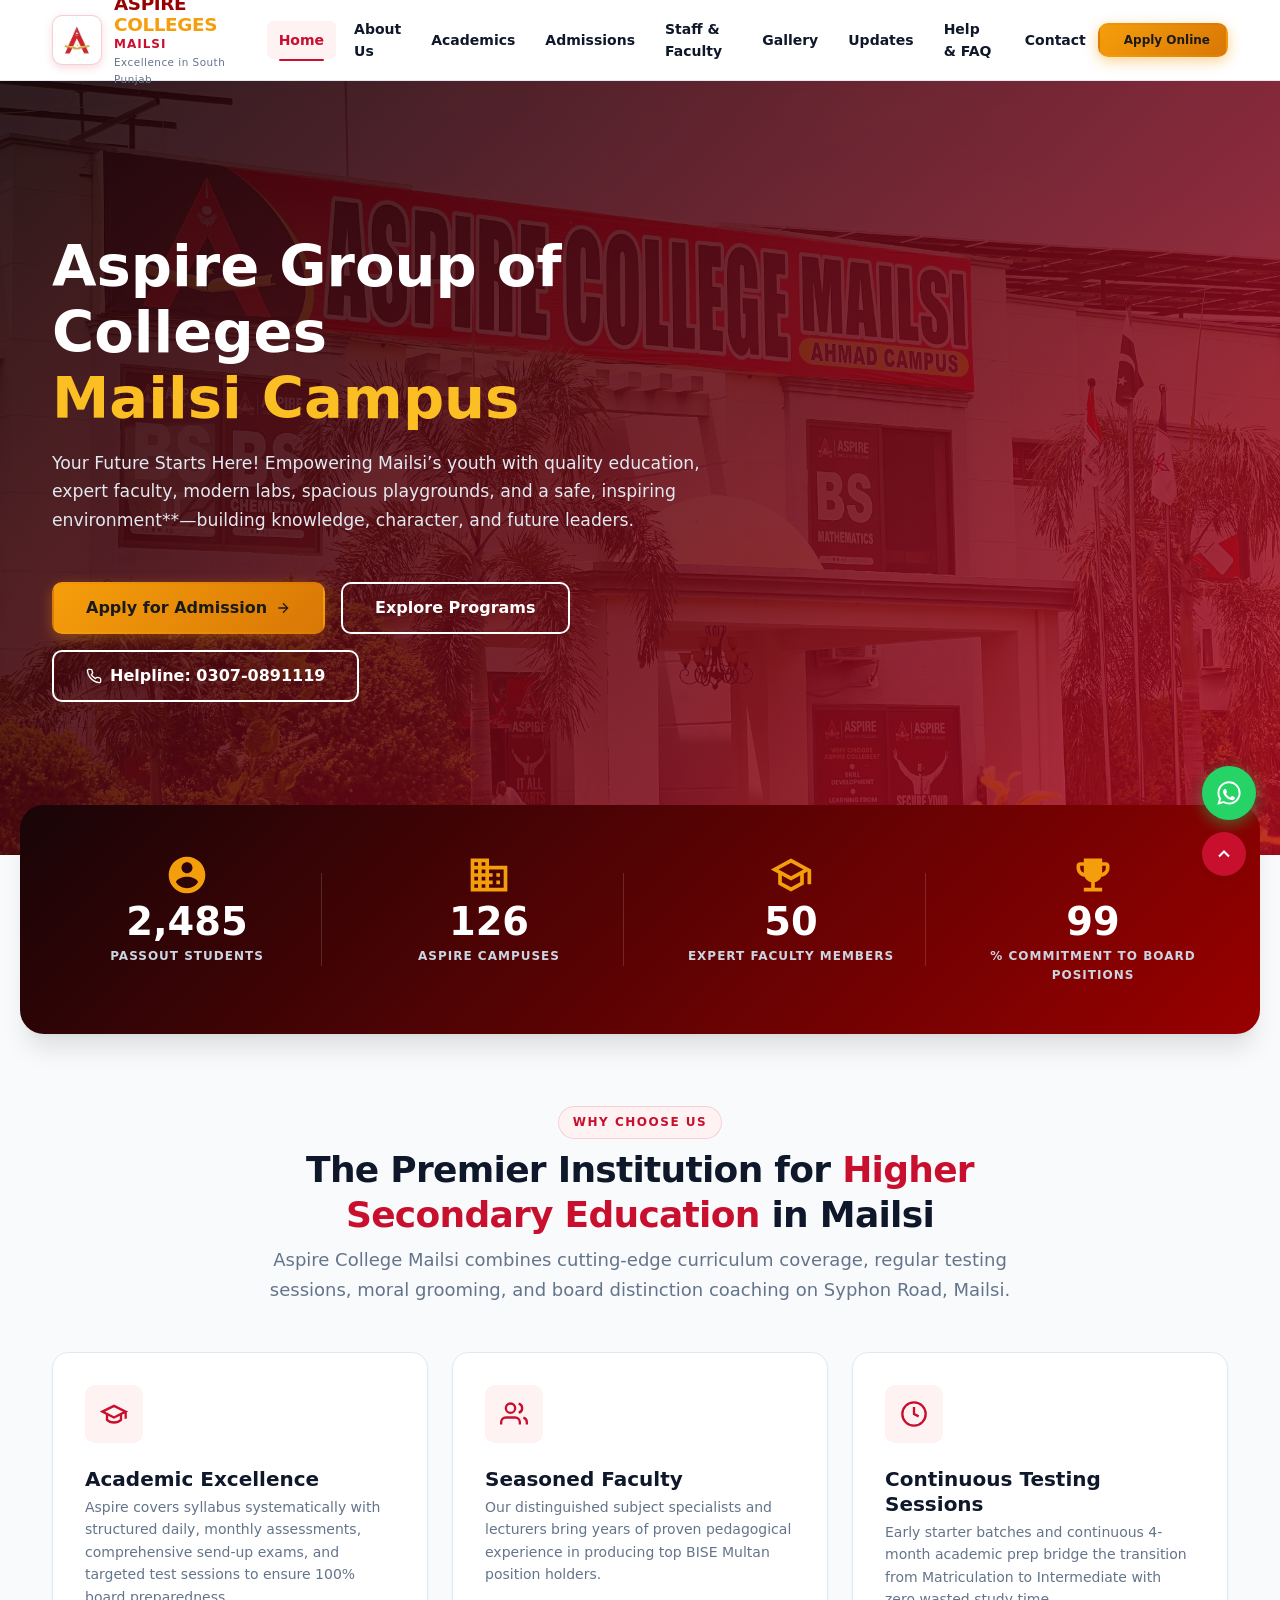
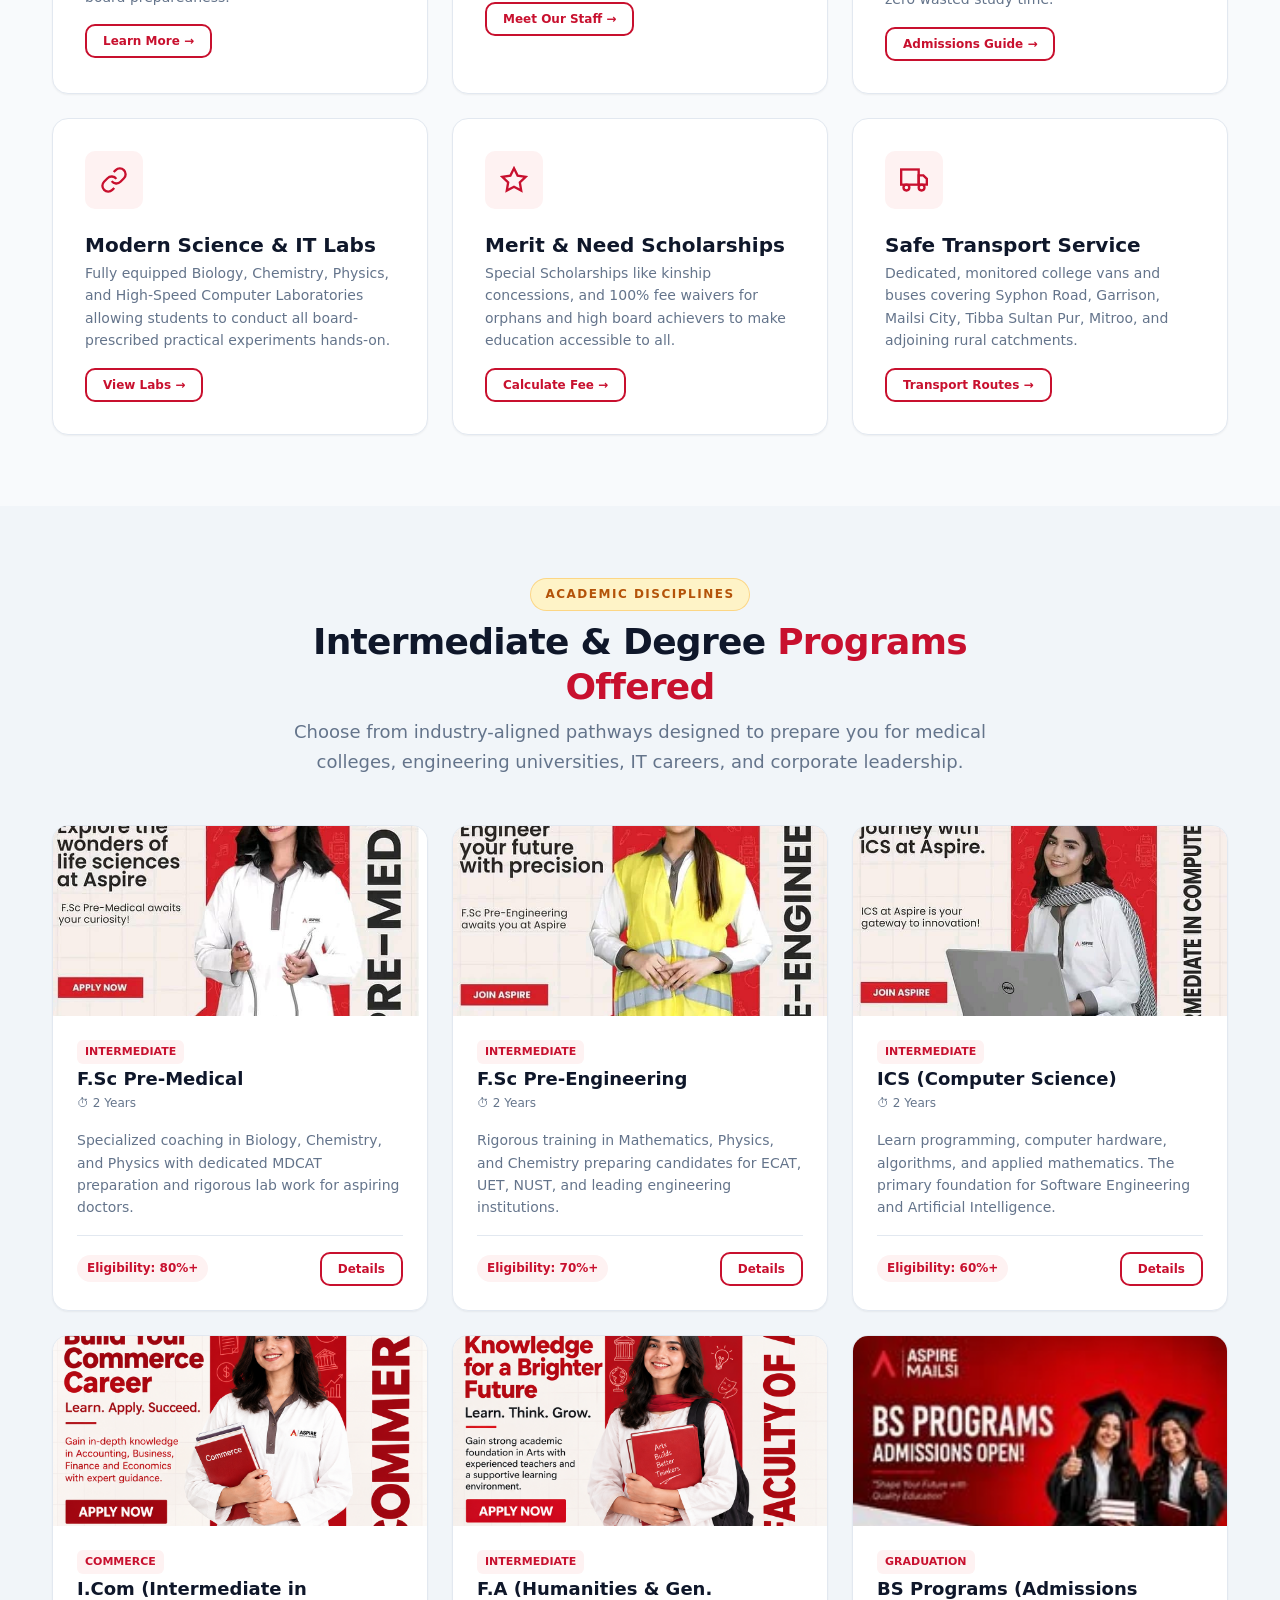
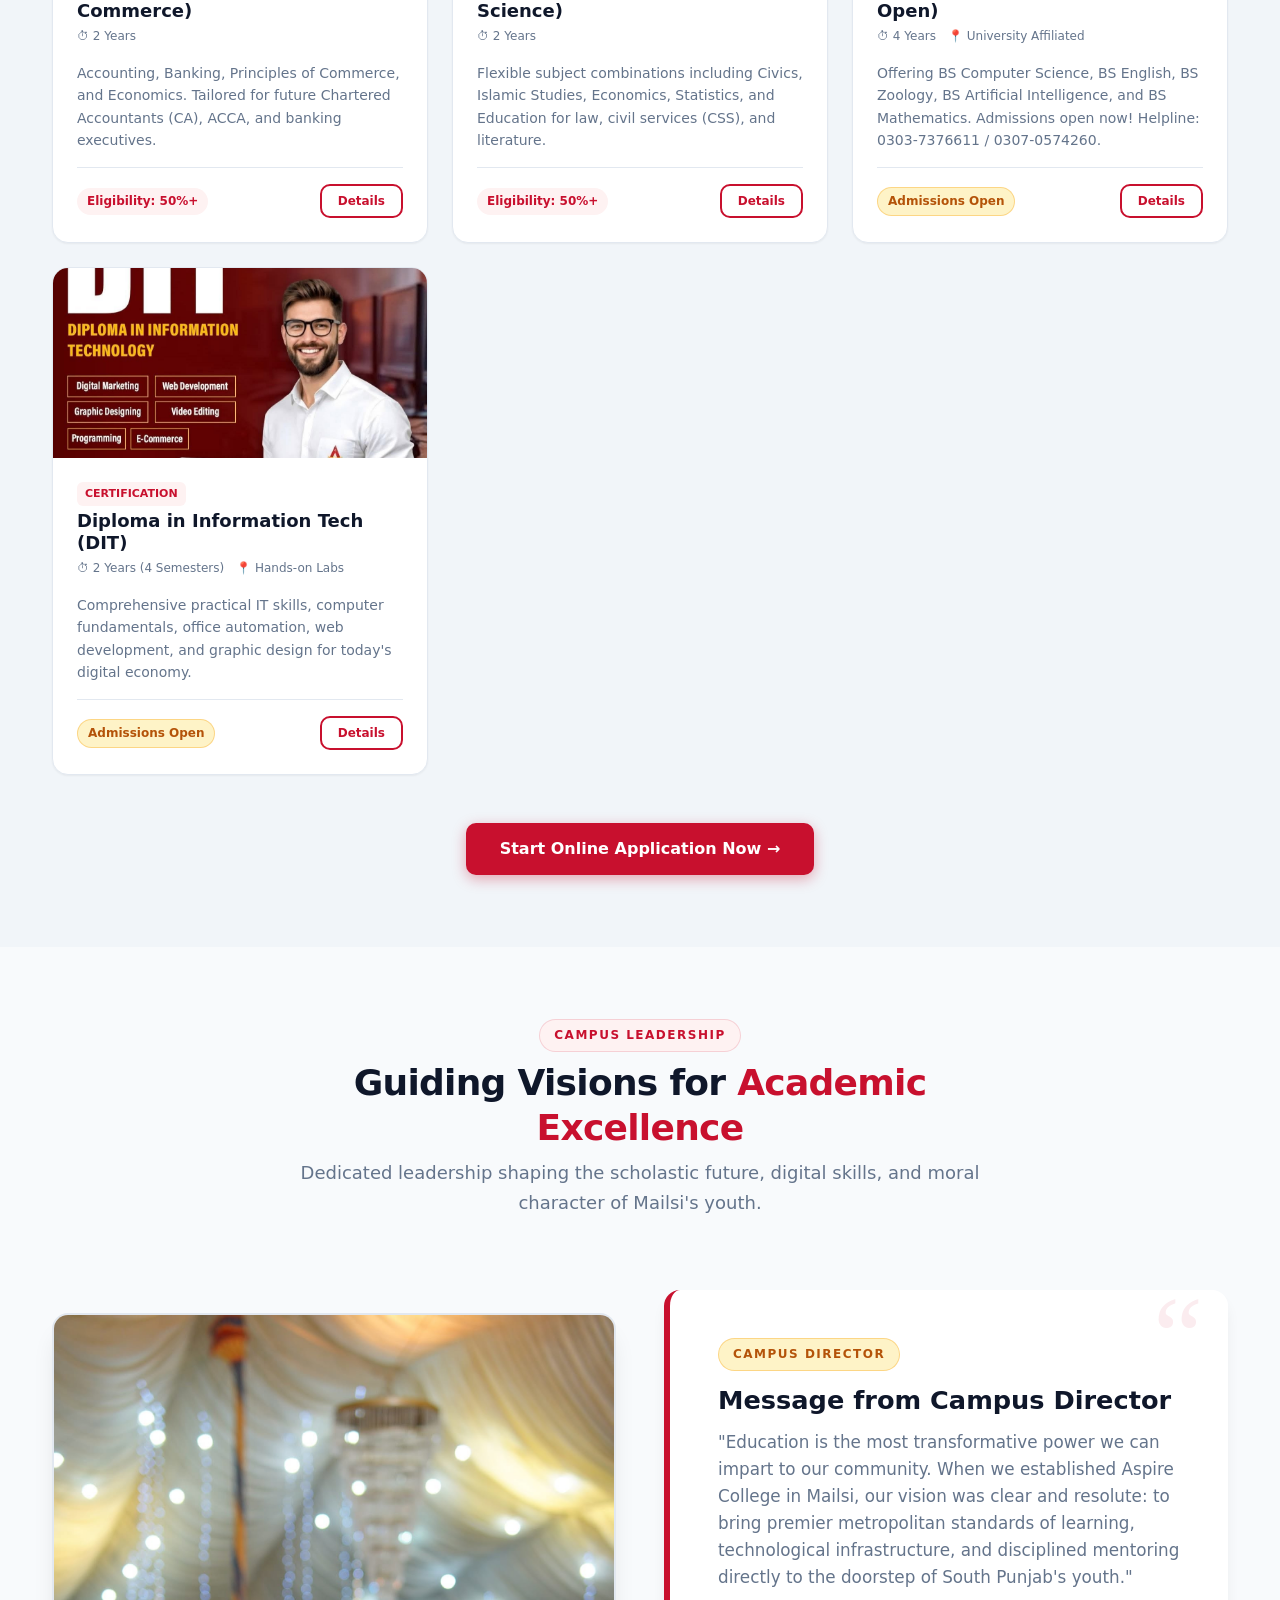
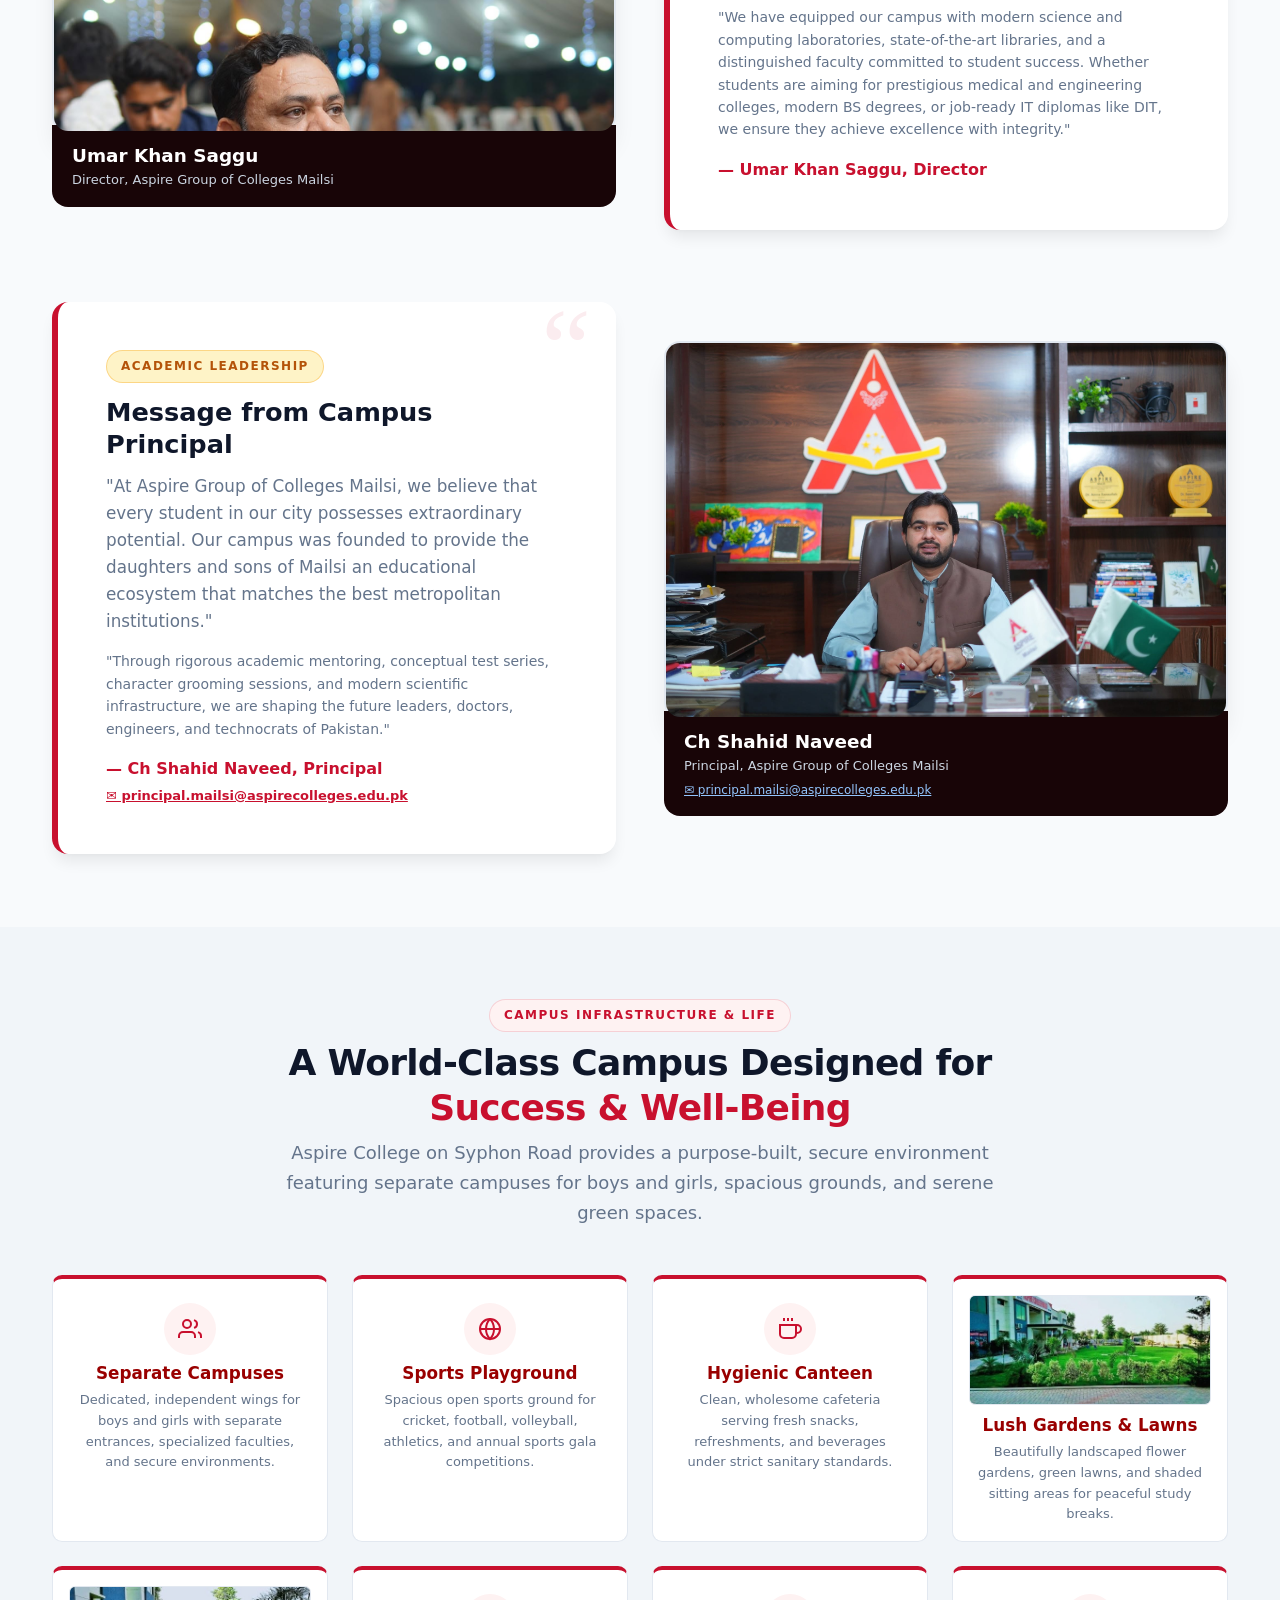
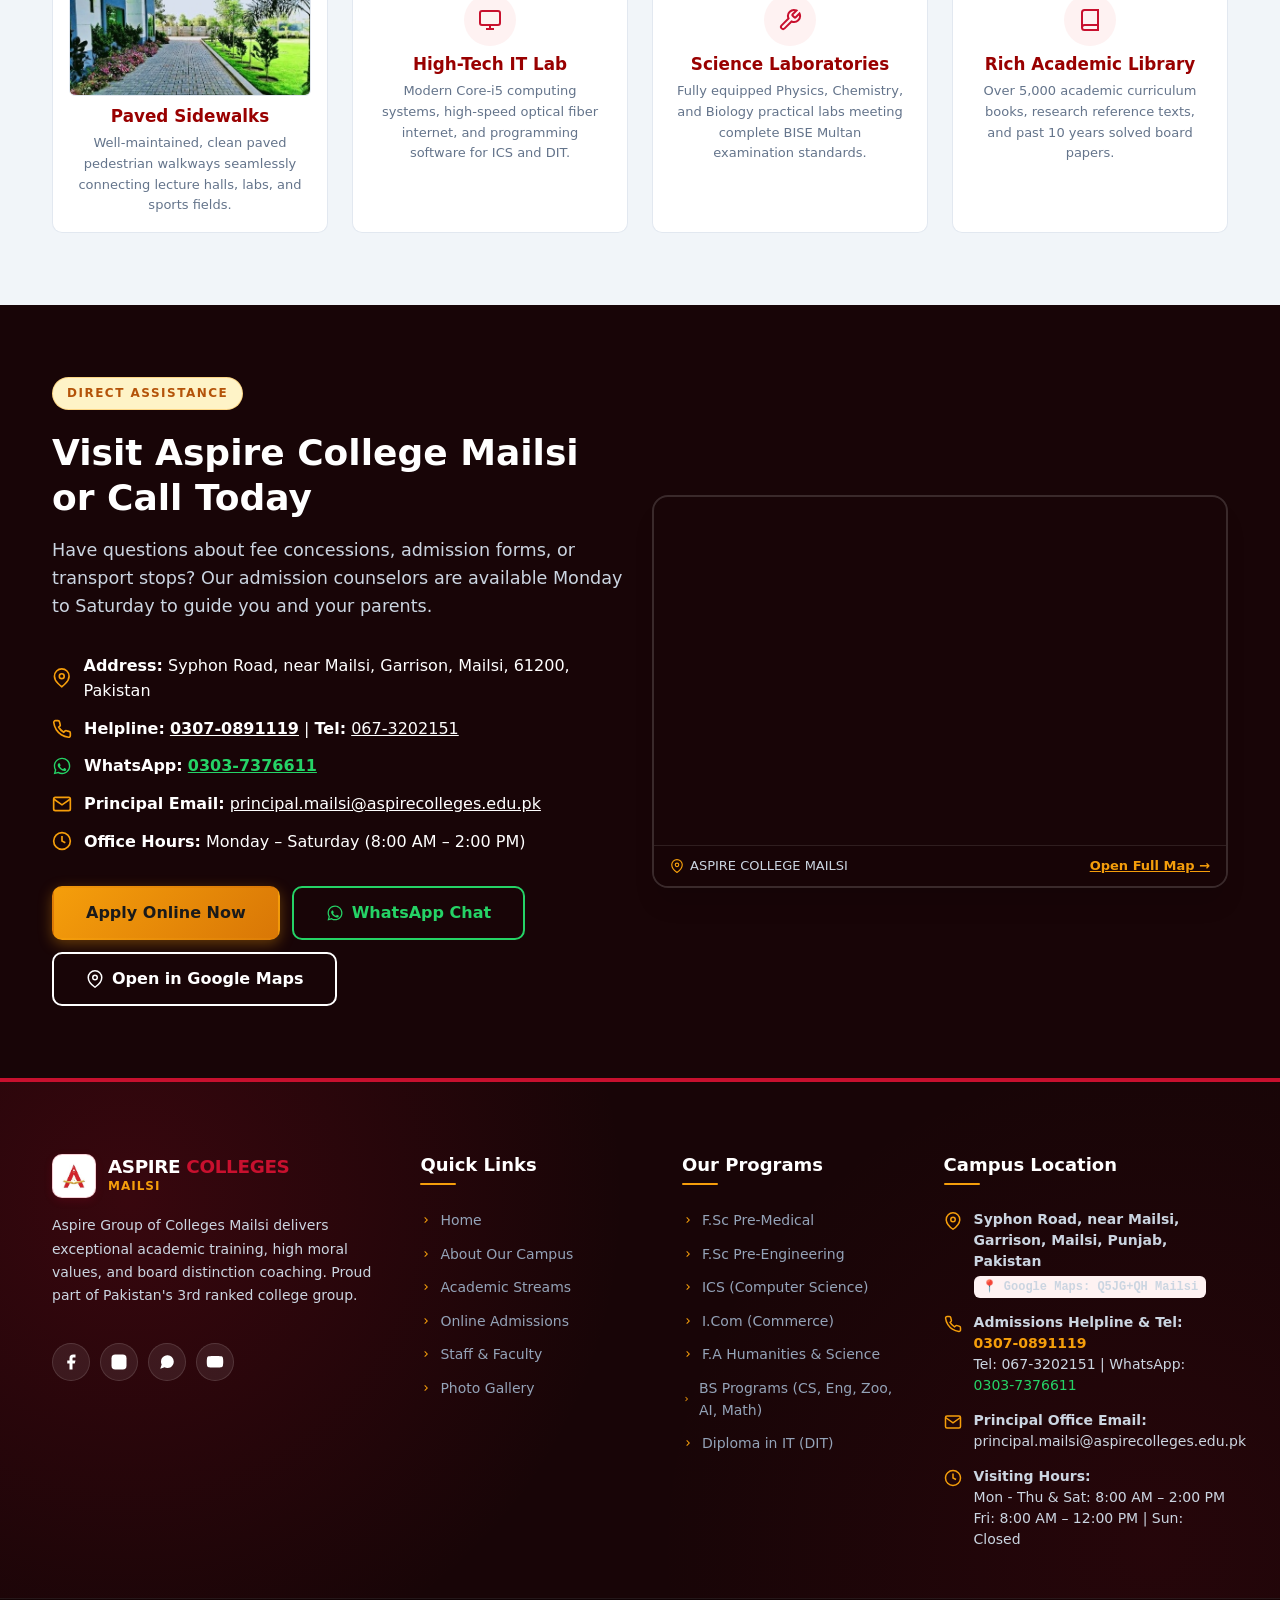
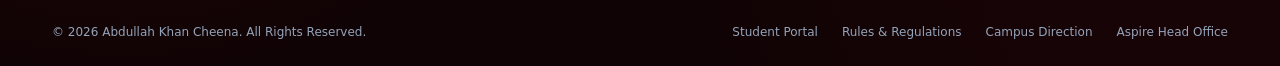
==== commit 0ae59e1d: "Updated Files" ====
--- a/index.html
+++ b/index.html
@@ -424,7 +424,7 @@
       <div class="grid grid-3">
         <!-- Program 1 -->
         <div class="program-card reveal delay-100">
-          <img src="https://aspirecolleges.edu.pk/wp-content/uploads/2023/12/WhatsApp-Image-2023-12-26-at-8.04.05-PM-1-300x250.jpeg" alt="F.Sc Pre-Medical" class="program-card-img">
+          <img src="images/pre-medical.jpg" alt="F.Sc Pre-Medical" class="program-card-img">
           <div class="program-card-body">
             <span class="program-tag">Intermediate</span>
             <h3 class="program-title">F.Sc Pre-Medical</h3>
@@ -434,7 +434,7 @@
             </div>
             <p class="card-text">Specialized coaching in Biology, Chemistry, and Physics with dedicated MDCAT preparation and rigorous lab work for aspiring doctors.</p>
             <div class="program-card-footer">
-              <span class="badge badge-primary">Eligibility: 60%+</span>
+              <span class="badge badge-primary">Eligibility: 80%+</span>
               <a href="academics.html" class="btn btn-outline btn-sm">Details</a>
             </div>
           </div>
@@ -442,7 +442,7 @@
 
         <!-- Program 2 -->
         <div class="program-card reveal delay-200">
-          <img src="https://aspirecolleges.edu.pk/wp-content/uploads/2023/12/WhatsApp-Image-2023-12-26-at-8.04.05-PM-2-300x250.jpeg" alt="F.Sc Pre-Engineering" class="program-card-img">
+          <img src="images/pre-engineering.jpg" alt="F.Sc Pre-Engineering" class="program-card-img">
           <div class="program-card-body">
             <span class="program-tag">Intermediate</span>
             <h3 class="program-title">F.Sc Pre-Engineering</h3>
@@ -451,7 +451,7 @@
             </div>
             <p class="card-text">Rigorous training in Mathematics, Physics, and Chemistry preparing candidates for ECAT, UET, NUST, and leading engineering institutions.</p>
             <div class="program-card-footer">
-              <span class="badge badge-primary">Eligibility: 60%+</span>
+              <span class="badge badge-primary">Eligibility: 70%+</span>
               <a href="academics.html" class="btn btn-outline btn-sm">Details</a>
             </div>
           </div>
@@ -459,7 +459,7 @@
 
         <!-- Program 3 -->
         <div class="program-card reveal delay-300">
-          <img src="https://aspirecolleges.edu.pk/wp-content/uploads/2023/12/WhatsApp-Image-2023-12-26-at-7.41.58-PM-300x250.jpeg" alt="ICS Computer Science" class="program-card-img">
+          <img src="images/intermediate-computer-science.jpg" alt="ICS Computer Science" class="program-card-img">
           <div class="program-card-body">
             <span class="program-tag">Intermediate</span>
             <h3 class="program-title">ICS (Computer Science)</h3>
@@ -469,7 +469,7 @@
             </div>
             <p class="card-text">Learn programming, computer hardware, algorithms, and applied mathematics. The primary foundation for Software Engineering and Artificial Intelligence.</p>
             <div class="program-card-footer">
-              <span class="badge badge-primary">Eligibility: 50%+</span>
+              <span class="badge badge-primary">Eligibility: 60%+</span>
               <a href="academics.html" class="btn btn-outline btn-sm">Details</a>
             </div>
           </div>
@@ -477,7 +477,7 @@
 
         <!-- Program 4 -->
         <div class="program-card reveal delay-100">
-          <img src="https://aspirecolleges.edu.pk/wp-content/uploads/2023/12/WhatsApp-Image-2023-12-26-at-8.04.05-PM-3-300x250.jpeg" alt="I.Com Commerce" class="program-card-img">
+          <img src="images/commerce.png" alt="I.Com Commerce" class="program-card-img">
           <div class="program-card-body">
             <span class="program-tag">Commerce</span>
             <h3 class="program-title">I.Com (Intermediate in Commerce)</h3>
@@ -487,7 +487,7 @@
             </div>
             <p class="card-text">Accounting, Banking, Principles of Commerce, and Economics. Tailored for future Chartered Accountants (CA), ACCA, and banking executives.</p>
             <div class="program-card-footer">
-              <span class="badge badge-primary">Eligibility: 45%+</span>
+              <span class="badge badge-primary">Eligibility: 50%+</span>
               <a href="academics.html" class="btn btn-outline btn-sm">Details</a>
             </div>
           </div>
@@ -495,9 +495,9 @@
 
         <!-- Program 5 -->
         <div class="program-card reveal delay-200">
-          <img src="https://aspirecolleges.edu.pk/wp-content/uploads/2023/12/campas-banner.jpg" alt="F.A Humanities & General Science" class="program-card-img">
+          <img src="images/fa.png" alt="F.A Humanities & General Science" class="program-card-img">
           <div class="program-card-body">
-            <span class="program-tag">Arts & Science</span>
+            <span class="program-tag">Intermediate</span>
             <h3 class="program-title">F.A (Humanities & Gen. Science)</h3>
             <div class="program-meta">
               <span>⏱ 2 Years</span>
@@ -505,7 +505,7 @@
             </div>
             <p class="card-text">Flexible subject combinations including Civics, Islamic Studies, Economics, Statistics, and Education for law, civil services (CSS), and literature.</p>
             <div class="program-card-footer">
-              <span class="badge badge-primary">Eligibility: 45%+</span>
+              <span class="badge badge-primary">Eligibility: 50%+</span>
               <a href="academics.html" class="btn btn-outline btn-sm">Details</a>
             </div>
           </div>
@@ -531,7 +531,7 @@
 
         <!-- Program 7: Diploma in IT (DIT) -->
         <div class="program-card reveal delay-100">
-          <img src="https://images.unsplash.com/photo-1517694712202-14dd9538aa97?auto=format&fit=crop&w=600&q=80" alt="Diploma in Information Technology DIT" class="program-card-img">
+          <img src="images/DIT.jpg" alt="Diploma in Information Technology DIT" class="program-card-img">
           <div class="program-card-body">
             <span class="program-tag">Certification</span>
             <h3 class="program-title">Diploma in Information Tech (DIT)</h3>
@@ -566,7 +566,7 @@
       <!-- Director Profile: Umar Khan Saggu -->
       <div class="grid grid-2 items-center" style="margin-bottom: var(--space-3xl); gap: var(--space-2xl);">
         <div class="reveal-left">
-          <img src="images/director-umar-khan.jpg" alt="Umar Khan Saggu Director Aspire Group of Colleges Mailsi" style="width: 100%; max-height: 420px; object-fit: cover; object-position: center top; border-radius: var(--radius-lg); box-shadow: var(--shadow-xl); border: 2px solid var(--color-border);">
+          <img src="images/director.jpg" alt="Umar Khan Saggu Director Aspire Group of Colleges Mailsi" style="width: 100%; max-height: 420px; object-fit: cover; object-position: center top; border-radius: var(--radius-lg); box-shadow: var(--shadow-xl); border: 2px solid var(--color-border);">
           <div style="background: var(--color-navy); color: #ffffff; padding: 16px 20px; border-radius: 0 0 var(--radius-lg) var(--radius-lg); margin-top: -8px;">
             <div style="font-weight: 700; color: #ffffff; font-size: 1.15rem;">Umar Khan Saggu</div>
             <div style="font-size: 13px; color: #cbd5e1;">Director, Aspire Group of Colleges Mailsi</div>
@@ -613,7 +613,7 @@
         </div>
 
         <div class="reveal-right">
-          <img src="https://scontent.fpew2-1.fna.fbcdn.net/v/t39.30808-6/499504440_1186968213229595_3207396217654598450_n.jpg?stp=dst-jpg_tt6&cstp=mx2048x1365&ctp=s2048x1365&_nc_cat=106&ccb=1-7&_nc_sid=833d8c&_nc_eui2=AeFSa_eva8sRXQIllPcvFcI3g-04lOXJ4rmD7TiU5cniueq2XyqWq_8rCuGf5QGTvNrSdahMF5Wjreav4r4ZpNkC&_nc_ohc=hk1fPMa-NCoQ7kNvwGvYR5I&_nc_oc=Adrdm9Jb0AJ7ialWHgbbHFgzcLbR7TJ6pptX5yaHaU9LGlOW8PUP6SuSPJ-AjqvBPK9Rs_UQh2gDd_NuPjAxA30W&_nc_zt=23&_nc_ht=scontent.fpew2-1.fna&_nc_gid=DlBZ_l0q5nrmM890rq8nzQ&_nc_ss=7b2a8&oh=00_AQLNHeqsqlf6FCTG6BaSVX0roEzn6KvW7YensTrrCBI99w&oe=6AAE11AA" alt="Ch Shahid Naveed Principal Aspire College Mailsi" style="width: 100%; max-height: 420px; object-fit: cover; object-position: center top; border-radius: var(--radius-lg); box-shadow: var(--shadow-xl); border: 2px solid var(--color-border);">
+          <img src="images/principal.jpg" alt="Ch Shahid Naveed Principal Aspire College Mailsi" style="width: 100%; max-height: 420px; object-fit: cover; object-position: center top; border-radius: var(--radius-lg); box-shadow: var(--shadow-xl); border: 2px solid var(--color-border);">
           <div style="background: var(--color-navy); color: #ffffff; padding: 16px 20px; border-radius: 0 0 var(--radius-lg) var(--radius-lg); margin-top: -8px;">
             <div style="font-weight: 700; color: #ffffff; font-size: 1.15rem;">Ch Shahid Naveed</div>
             <div style="font-size: 13px; color: #cbd5e1;">Principal, Aspire Group of Colleges Mailsi</div>
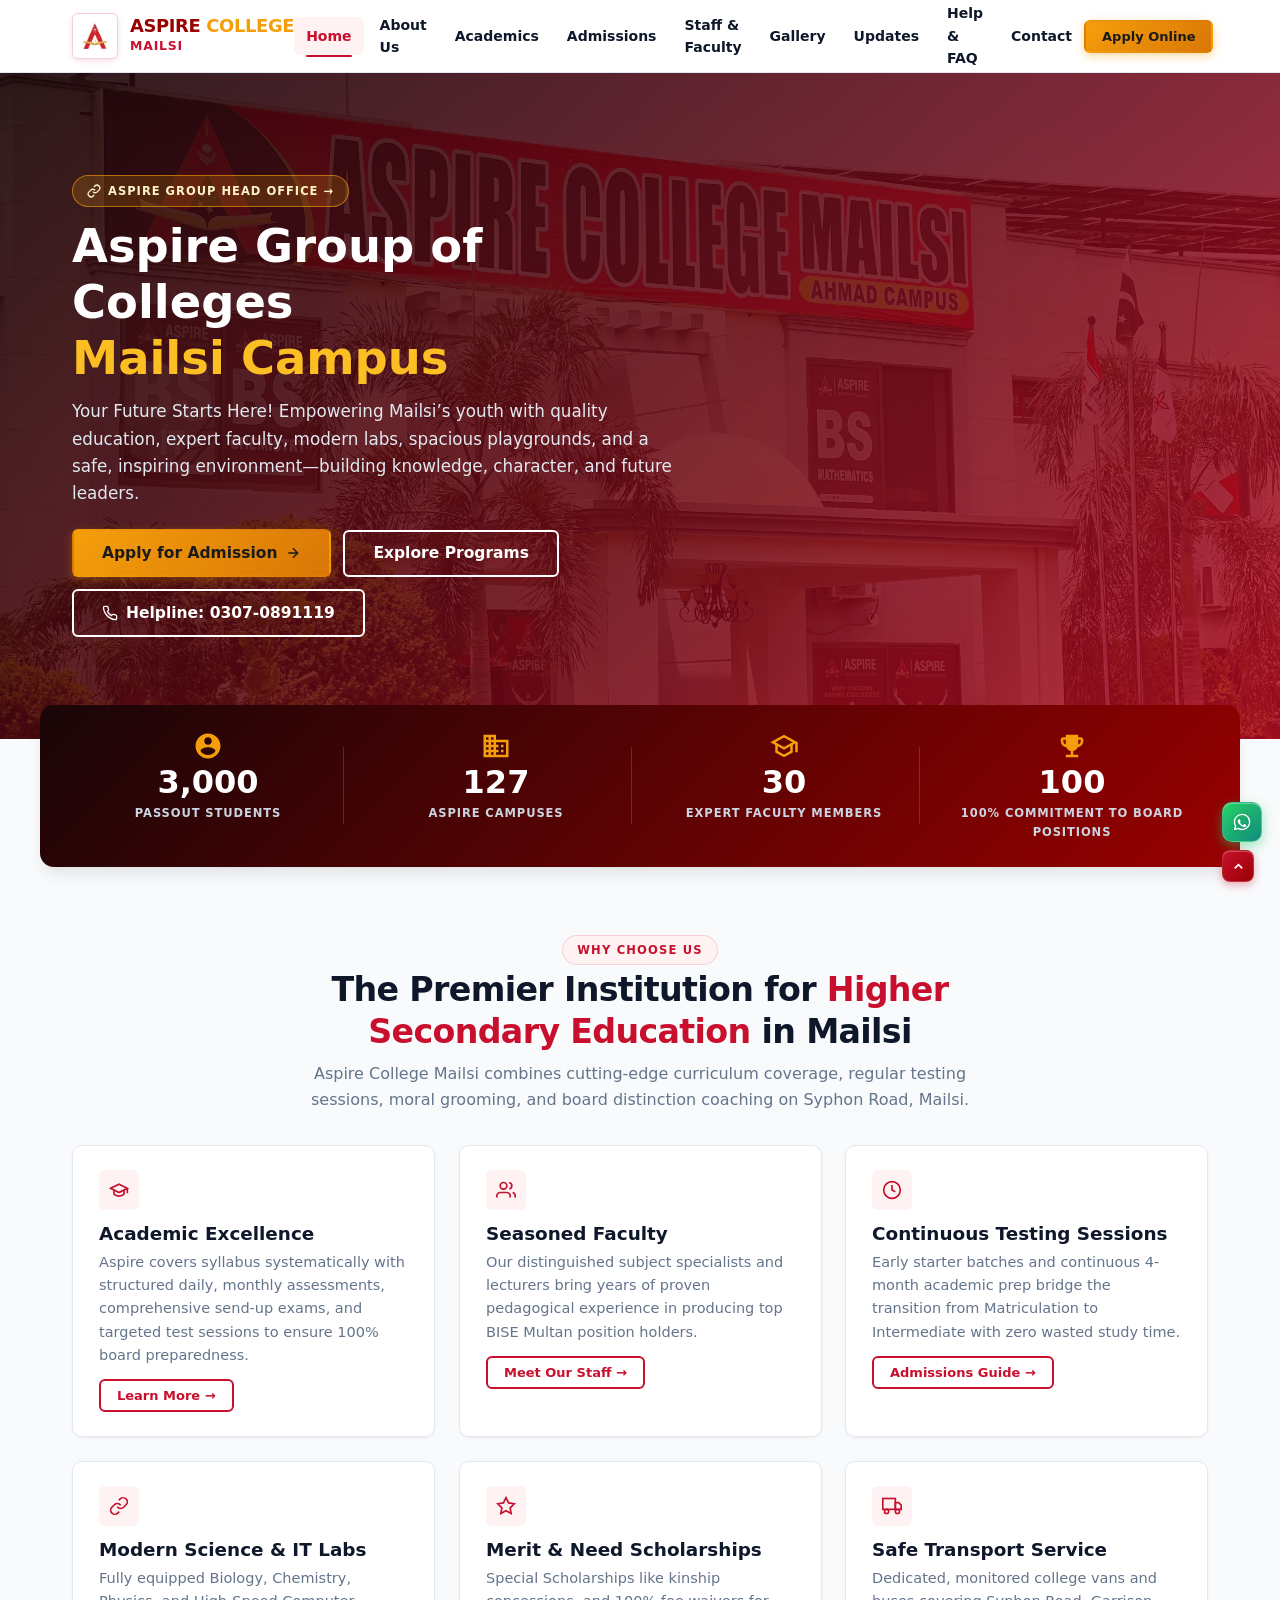
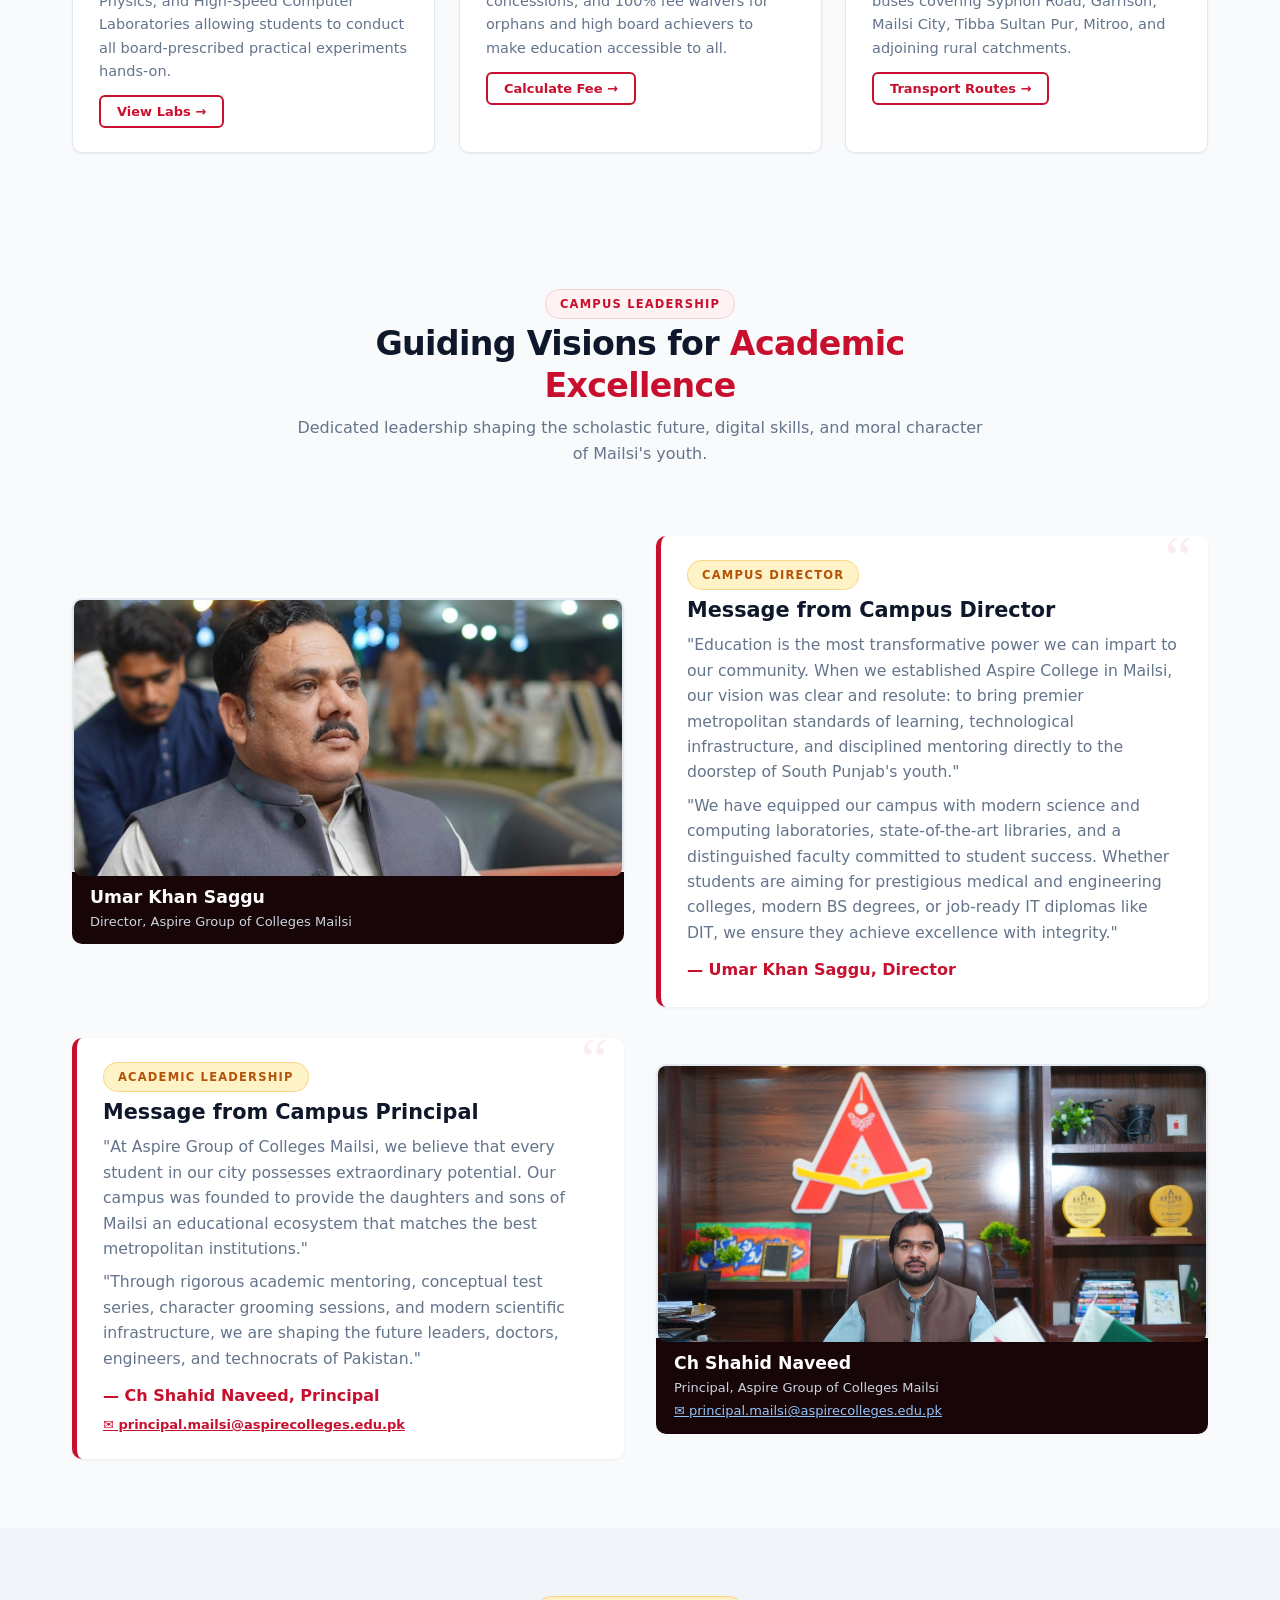
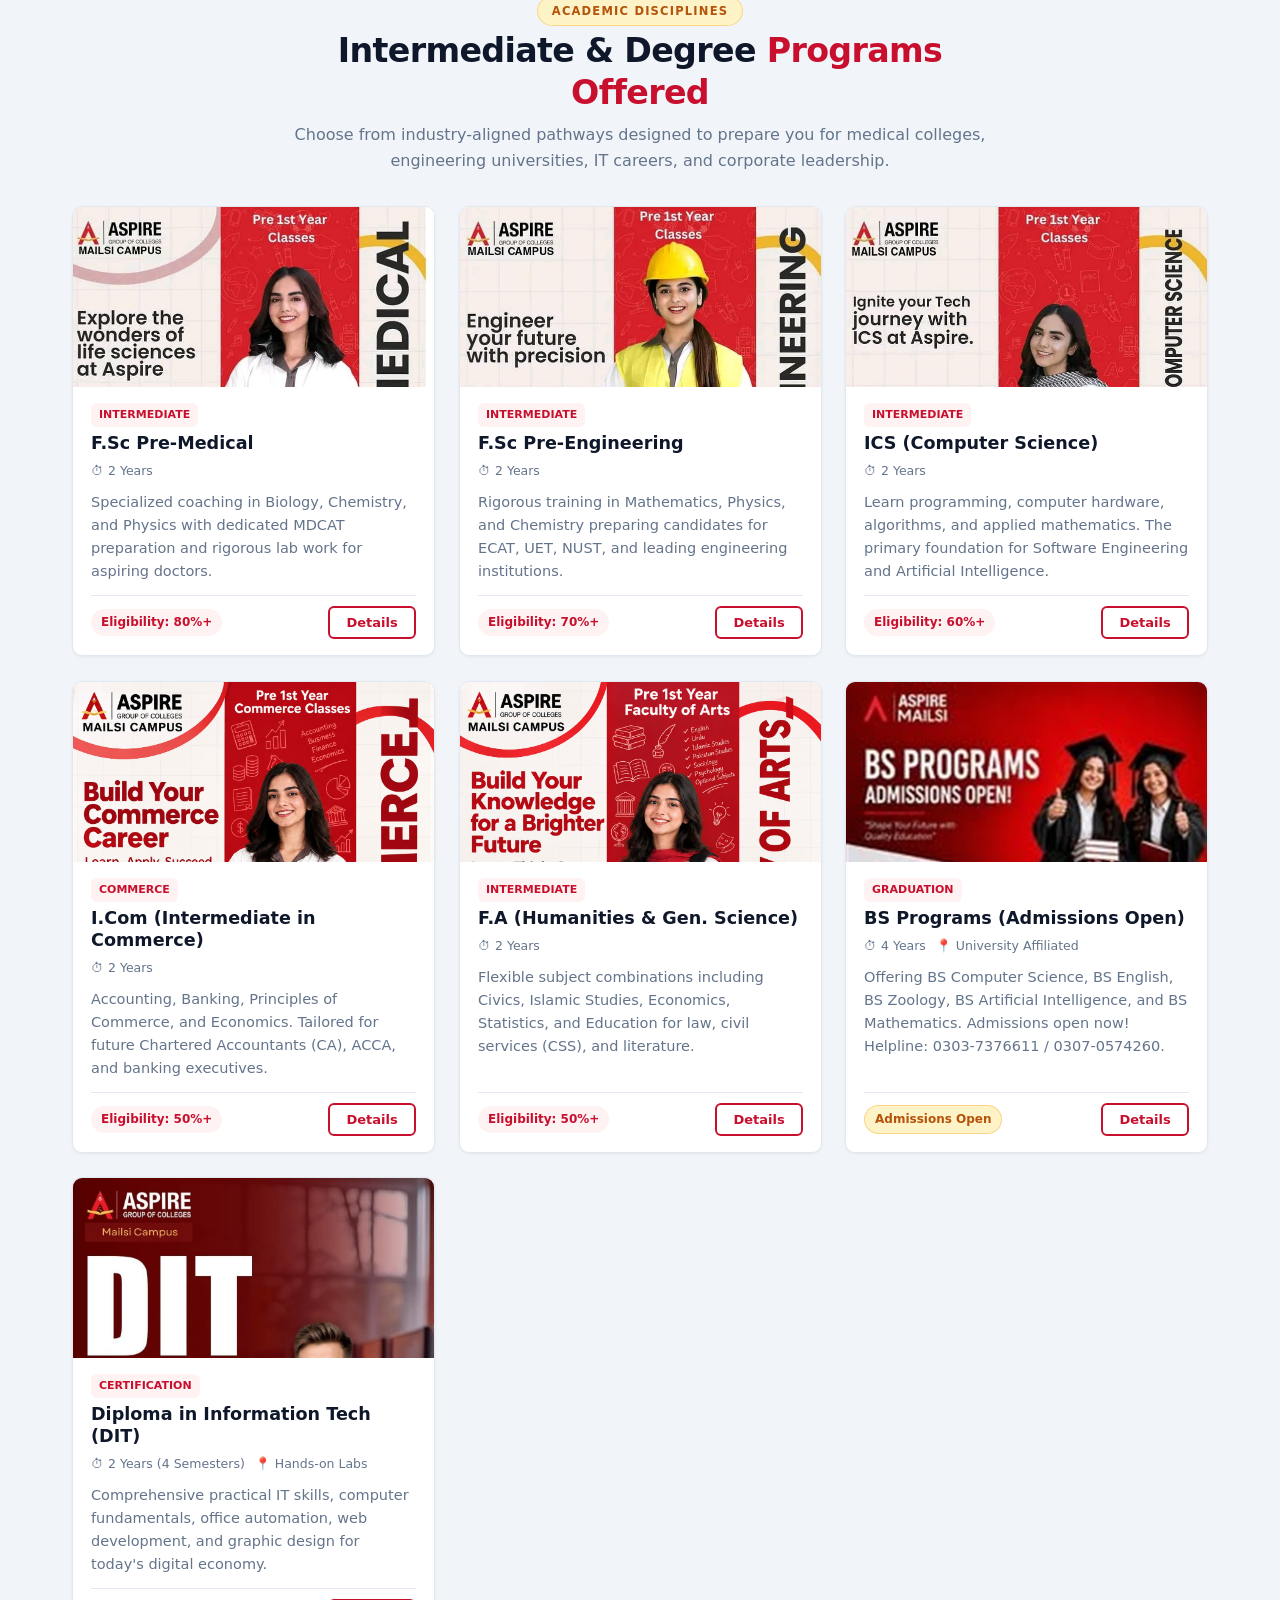
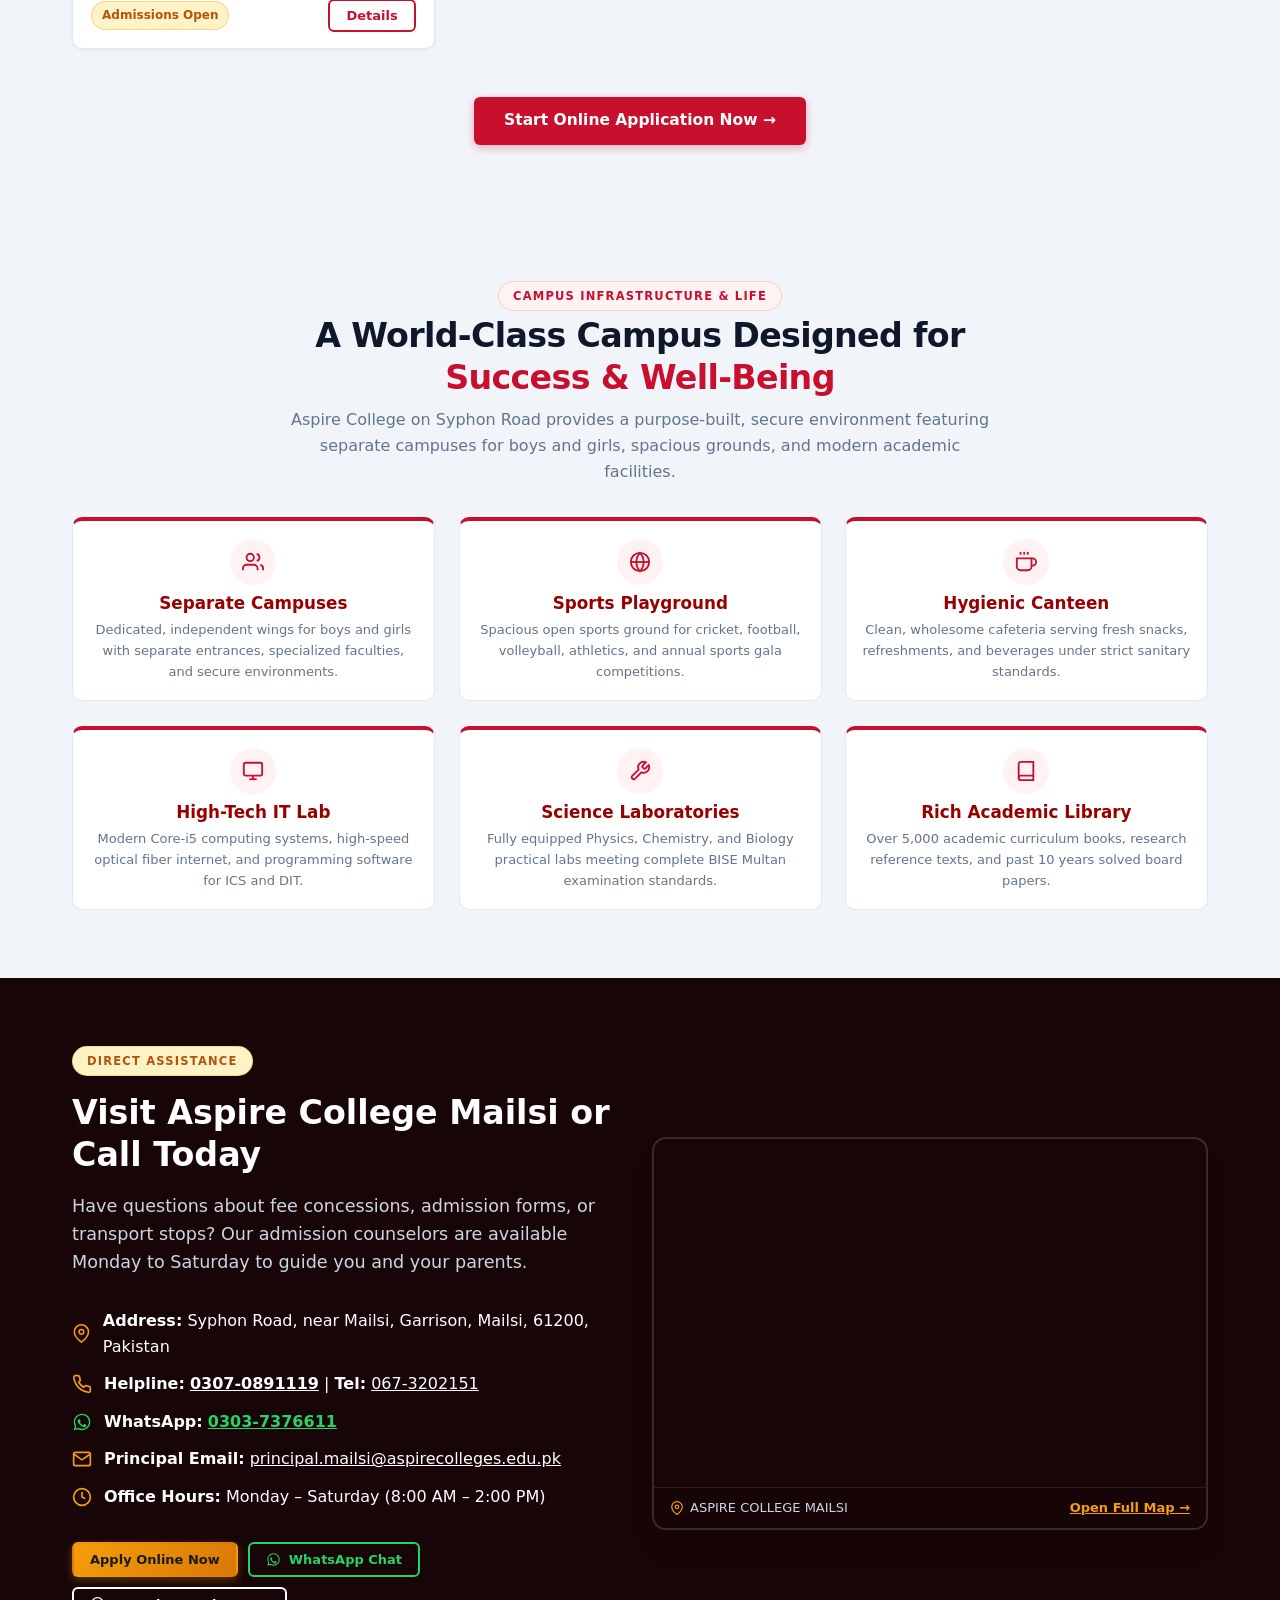
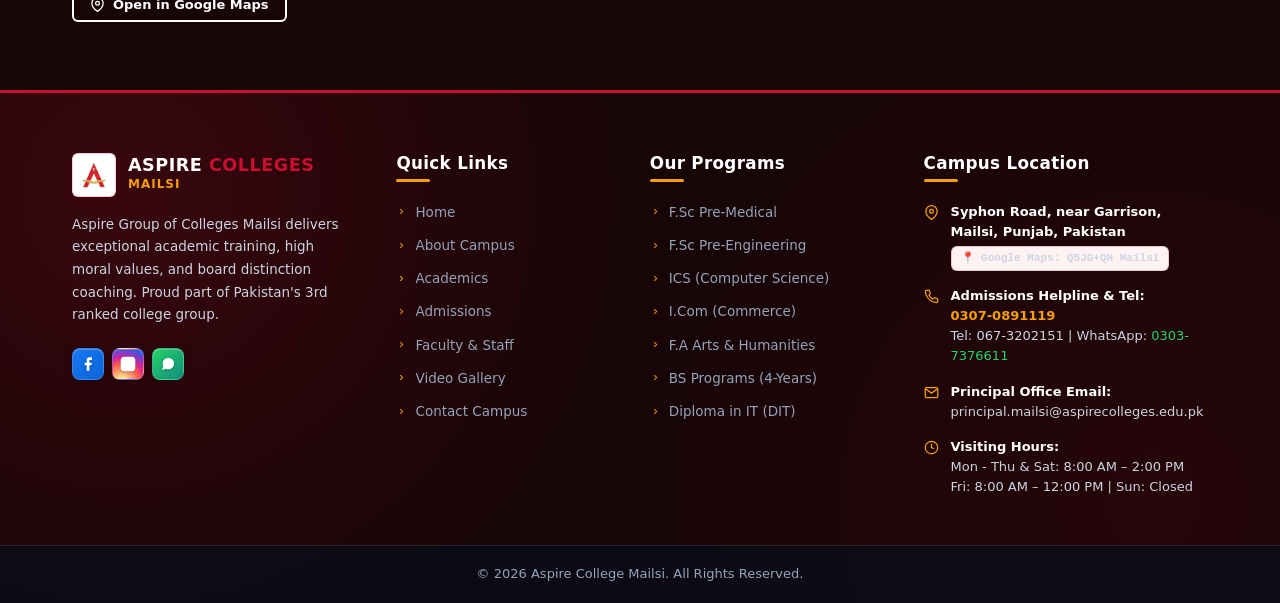
==== commit ebab7c8e: "Updated Files" ====
--- a/index.html
+++ b/index.html
@@ -1,913 +1,967 @@
-<!DOCTYPE html>
-<html lang="en">
-<head>
-  <meta charset="UTF-8">
-  <meta name="viewport" content="width=device-width, initial-scale=1.0">
-  <title>Aspire Group of Colleges Mailsi | Official Website</title>
-  <meta name="description" content="Welcome to Aspire Group of Colleges Mailsi. Located at Syphon Road near Garrison Mailsi. Offering F.Sc, ICS, I.Com, FA, and BS Programs with state-of-the-art facilities and merit scholarships.">
-
-  <!-- Style Sheets (Separated Modular Architecture) -->
-  <link rel="stylesheet" href="css/variables.css">
-  <link rel="stylesheet" href="css/base.css">
-  <link rel="stylesheet" href="css/navbar.css">
-  <link rel="stylesheet" href="css/footer.css">
-  <link rel="stylesheet" href="css/components.css">
-  <link rel="stylesheet" href="css/animations.css">
-
-  <style>
-    /* Hero Section Styling */
-    .hero-section {
-      position: relative;
-      min-height: 86vh;
-      background: linear-gradient(135deg, rgba(24, 5, 7, 0.90) 0%, rgba(180, 10, 35, 0.82) 100%),
-                  url('images/campus-building.jpg') center/cover no-repeat;
-      display: flex;
-      align-items: center;
-      color: #ffffff;
-      padding: var(--space-3xl) 0;
-      overflow: hidden;
-    }
-
-    .hero-grid {
-      display: grid;
-      grid-template-columns: 1fr;
-      gap: var(--space-2xl);
-      align-items: center;
-    }
-
-    @media (min-width: 992px) {
-      .hero-grid {
-        grid-template-columns: 1.15fr 0.85fr;
-      }
-    }
-
-    .hero-content {
-      position: relative;
-      z-index: 2;
-    }
-
-    .hero-badge {
-      display: inline-flex;
-      align-items: center;
-      gap: 8px;
-      background: rgba(245, 158, 11, 0.18);
-      border: 1px solid rgba(245, 158, 11, 0.6);
-      color: #fef3c7;
-      padding: 6px 16px;
-      border-radius: var(--radius-full);
-      font-size: var(--font-xs);
-      font-weight: 700;
-      text-transform: uppercase;
-      letter-spacing: 1.5px;
-      margin-bottom: var(--space-md);
-    }
-
-    .hero-title {
-      color: #ffffff;
-      font-size: clamp(2.2rem, 4.5vw, 3.6rem);
-      font-weight: 800;
-      line-height: 1.15;
-      margin-bottom: var(--space-md);
-    }
-
-    .hero-title span.gold {
-      color: #fbbf24;
-      position: relative;
-    }
-
-    .hero-desc {
-      font-size: clamp(1rem, 1.35vw, 1.2rem);
-      color: #e2e8f0;
-      margin-bottom: var(--space-2xl);
-      line-height: 1.65;
-    }
-
-    .hero-actions {
-      display: flex;
-      flex-wrap: wrap;
-      gap: var(--space-md);
-      align-items: center;
-    }
-
-    .hero-media-card {
-      background: rgba(255, 255, 255, 0.08);
-      backdrop-filter: blur(12px);
-      border: 2px solid rgba(251, 191, 36, 0.4);
-      border-radius: var(--radius-xl);
-      padding: 12px;
-      box-shadow: 0 20px 45px rgba(0, 0, 0, 0.45);
-      position: relative;
-      overflow: hidden;
-    }
-
-    .hero-media-card img {
-      width: 100%;
-      height: auto;
-      border-radius: var(--radius-lg);
-      display: block;
-      object-fit: cover;
-      transition: transform var(--transition-normal);
-    }
-
-    .hero-media-card:hover img {
-      transform: scale(1.02);
-    }
-
-    /* Principal Section */
-    .message-box {
-      background: var(--color-bg-card);
-      border-radius: var(--radius-lg);
-      padding: var(--space-2xl);
-      box-shadow: var(--shadow-lg);
-      border-left: 6px solid var(--color-gold);
-      position: relative;
-    }
-
-    .message-box::before {
-      content: "“";
-      position: absolute;
-      top: -10px;
-      right: 25px;
-      font-size: 7rem;
-      color: rgba(200, 16, 46, 0.08);
-      font-family: Georgia, serif;
-      line-height: 1;
-      pointer-events: none;
-    }
-
-    /* Quick Facility Icon Grid */
-    .facility-card {
-      background: var(--color-bg-card);
-      border: 1px solid var(--color-border);
-      border-radius: var(--radius-md);
-      padding: var(--space-lg);
-      text-align: center;
-      transition: all var(--transition-normal);
-    }
-
-    .facility-card:hover {
-      border-color: var(--color-primary-light);
-      transform: translateY(-4px);
-      box-shadow: var(--shadow-md);
-    }
-
-    .facility-icon {
-      width: 52px;
-      height: 52px;
-      margin: 0 auto var(--space-sm);
-      color: var(--color-primary);
-      background: var(--color-primary-subtle);
-      border-radius: 50%;
-      display: flex;
-      align-items: center;
-      justify-content: center;
-    }
-  </style>
-</head>
-<body>
-
-
-  <!-- Main Navigation Header -->
-  <header class="main-header">
-    <div class="container header-inner">
-      <!-- Campus Brand / Crest -->
-      <a href="index.html" class="header-brand">
-        <div class="brand-crest">
-          <img src="images/aspire-logo.png" alt="Aspire Group of Colleges Logo">
-        </div>
-        <div class="brand-text">
-          <div class="brand-name">ASPIRE <span>COLLEGES</span></div>
-          <div class="brand-campus">Mailsi</div>
-          <div class="brand-tagline">Excellence in South Punjab</div>
-        </div>
-      </a>
-
-      <!-- Desktop Navigation Menu -->
-      <nav class="nav-menu" aria-label="Main Navigation">
-        <a href="index.html" class="nav-link active">Home</a>
-        <a href="about.html" class="nav-link">About Us</a>
-        <a href="academics.html" class="nav-link">Academics</a>
-        <a href="admissions.html" class="nav-link">Admissions</a>
-        <a href="staff.html" class="nav-link">Staff & Faculty</a>
-        <a href="gallery.html" class="nav-link">Gallery</a>
-        <a href="updates.html" class="nav-link">Updates</a>
-        <a href="help.html" class="nav-link">Help & FAQ</a>
-        <a href="contact.html" class="nav-link">Contact</a>
-      </nav>
-
-      <!-- Header Actions -->
-      <div class="header-actions">
-        <a href="admissions.html" class="btn btn-gold btn-sm btn-apply-pulse" title="Apply for Admission">
-          <svg width="15" height="15" viewBox="0 0 24 24" fill="none" stroke="currentColor" stroke-width="2"><path d="M16 21v-2a4 4 0 0 0-4-4H5a4 4 0 0 0-4 4v2"></path><circle cx="8.5" cy="7" r="4"></circle><polyline points="17 11 19 13 23 9"></polyline></svg>
-          <span>Apply Online</span>
-        </a>
-        <button class="mobile-toggle" aria-label="Toggle navigation menu">
-          <span></span>
-          <span></span>
-          <span></span>
-        </button>
-      </div>
-    </div>
-  </header>
-
-  <!-- Mobile Drawer & Overlay -->
-  <div class="mobile-drawer-overlay"></div>
-  <aside class="mobile-drawer" aria-label="Mobile Navigation Drawer">
-    <div class="mobile-drawer-header">
-      <div class="brand-name" style="font-size: 1rem;">ASPIRE <span>MAILSI</span></div>
-      <button class="drawer-close-btn" aria-label="Close menu">&times;</button>
-    </div>
-    <nav class="mobile-drawer-nav">
-      <a href="index.html" class="mobile-nav-link active">
-        <svg viewBox="0 0 24 24" fill="none" stroke="currentColor" stroke-width="2"><path d="M3 9l9-7 9 7v11a2 2 0 0 1-2 2H5a2 2 0 0 1-2-2z"></path></svg>
-        Home
-      </a>
-      <a href="about.html" class="mobile-nav-link">
-        <svg viewBox="0 0 24 24" fill="none" stroke="currentColor" stroke-width="2"><circle cx="12" cy="12" r="10"></circle><line x1="12" y1="16" x2="12" y2="12"></line><line x1="12" y1="8" x2="12.01" y2="8"></line></svg>
-        About Us
-      </a>
-      <a href="academics.html" class="mobile-nav-link">
-        <svg viewBox="0 0 24 24" fill="none" stroke="currentColor" stroke-width="2"><path d="M22 10v6M2 10l10-5 10 5-10 5z"></path><path d="M6 12v5c3 3 9 3 12 0v-5"></path></svg>
-        Academics
-      </a>
-      <a href="admissions.html" class="mobile-nav-link">
-        <svg viewBox="0 0 24 24" fill="none" stroke="currentColor" stroke-width="2"><rect x="3" y="4" width="18" height="18" rx="2" ry="2"></rect><line x1="16" y1="2" x2="16" y2="6"></line><line x1="8" y1="2" x2="8" y2="6"></line></svg>
-        Admissions 2026
-      </a>
-      <a href="staff.html" class="mobile-nav-link">
-        <svg viewBox="0 0 24 24" fill="none" stroke="currentColor" stroke-width="2"><path d="M17 21v-2a4 4 0 0 0-4-4H5a4 4 0 0 0-4 4v2"></path><circle cx="9" cy="7" r="4"></circle><path d="M23 21v-2a4 4 0 0 0-3-3.87"></path><path d="M16 3.13a4 4 0 0 1 0 7.75"></path></svg>
-        Staff & Faculty
-      </a>
-      <a href="gallery.html" class="mobile-nav-link">
-        <svg viewBox="0 0 24 24" fill="none" stroke="currentColor" stroke-width="2"><rect x="3" y="3" width="18" height="18" rx="2" ry="2"></rect><circle cx="8.5" cy="8.5" r="1.5"></circle><polyline points="21 15 16 10 5 21"></polyline></svg>
-        Campus Gallery
-      </a>
-      <a href="updates.html" class="mobile-nav-link">
-        <svg viewBox="0 0 24 24" fill="none" stroke="currentColor" stroke-width="2"><path d="M18 8A6 6 0 0 0 6 8c0 7-3 9-3 9h18s-3-2-3-9"></path><path d="M13.73 21a2 2 0 0 1-3.46 0"></path></svg>
-        News & Updates
-      </a>
-      <a href="help.html" class="mobile-nav-link">
-        <svg viewBox="0 0 24 24" fill="none" stroke="currentColor" stroke-width="2"><circle cx="12" cy="12" r="10"></circle><path d="M9.09 9a3 3 0 0 1 5.83 1c0 2-3 3-3 3"></path><line x1="12" y1="17" x2="12.01" y2="17"></line></svg>
-        Help & FAQs
-      </a>
-      <a href="contact.html" class="mobile-nav-link">
-        <svg viewBox="0 0 24 24" fill="none" stroke="currentColor" stroke-width="2"><path d="M21 10c0 7-9 13-9 13s-9-6-9-13a9 9 0 0 1 18 0z"></path><circle cx="12" cy="10" r="3"></circle></svg>
-        Contact Us
-      </a>
-    </nav>
-    <div class="mobile-drawer-footer">
-      <div class="contact-info">
-        <strong>Aspire College Mailsi</strong><br>
-        Syphon Road, near Garrison, Mailsi<br>
-        📞 <a href="tel:03070891119" style="color:var(--color-primary); font-weight:700;">0307-0891119</a> | <a href="tel:0673202151" style="color:var(--color-primary);">067-3202151</a>
-      </div>
-      <a href="admissions.html" class="btn btn-gold btn-block btn-sm">Apply for Admission</a>
-    </div>
-  </aside>
-
-  <!-- Hero Section -->
-  <section class="hero-section">
-    <div class="container">
-      <div class="hero-grid">
-        <div class="hero-content reveal">
-         
-          <h1 class="hero-title">
-            Aspire Group of Colleges <br>
-            <span class="gold">Mailsi Campus</span>
-          </h1>
-          <p class="hero-desc">
-          Your Future Starts Here!
-          Empowering Mailsi’s youth with quality education, expert faculty, modern labs, spacious playgrounds, and a safe,
-          inspiring environment**—building knowledge, character, and future leaders.
-
-          </p>
-          <div class="hero-actions">
-            <a href="admissions.html" class="btn btn-gold btn-lg">
-              <span>Apply for Admission</span>
-              <svg width="16" height="16" viewBox="0 0 24 24" fill="none" stroke="currentColor" stroke-width="2"><path d="M5 12h14M12 5l7 7-7 7"/></svg>
-            </a>
-            <a href="academics.html" class="btn btn-outline-white btn-lg">
-              <span>Explore Programs</span>
-            </a>
-            <a href="tel:03070891119" class="btn btn-outline-white btn-lg">
-              <svg width="16" height="16" viewBox="0 0 24 24" fill="none" stroke="currentColor" stroke-width="2"><path d="M22 16.92v3a2 2 0 0 1-2.18 2 19.79 19.79 0 0 1-8.63-3.07 19.5 19.5 0 0 1-6-6 19.79 19.79 0 0 1-3.07-8.67A2 2 0 0 1 4.11 2h3a2 2 0 0 1 2 1.72 12.84 12.84 0 0 0 .7 2.81 2 2 0 0 1-.45 2.11L8.09 9.91a16 16 0 0 0 6 6l1.27-1.27a2 2 0 0 1 2.11-.45 12.84 12.84 0 0 0 2.81.7A2 2 0 0 1 22 16.92z"></path></svg>
-              <span>Helpline: 0307-0891119</span>
-            </a>
-          </div>
-        </div>
-
-        </div>
-      </div>
-    </div>
-  </section>
-
-  <!-- Animated Statistics Strip -->
-  <section class="container" style="padding: 0;">
-    <div class="stats-strip reveal">
-      <div class="container">
-        <div class="stats-grid">
-          <div class="stat-item">
-            <div class="stat-icon">
-              <svg viewBox="0 0 24 24" fill="currentColor"><path d="M12 2C6.48 2 2 6.48 2 12s4.48 10 10 10 10-4.48 10-10S17.52 2 12 2zm0 3c1.66 0 3 1.34 3 3s-1.34 3-3 3-3-1.34-3-3 1.34-3 3-3zm0 14.2c-2.5 0-4.71-1.28-6-3.22.03-1.99 4-3.08 6-3.08 1.99 0 5.97 1.09 6 3.08-1.29 1.94-3.5 3.22-6 3.22z"/></svg>
-            </div>
-            <div class="stat-number" data-target="2500">0</div>
-            <div class="stat-label">Passout Students</div>
-          </div>
-          <div class="stat-item">
-            <div class="stat-icon">
-              <svg viewBox="0 0 24 24" fill="currentColor"><path d="M12 7V3H2v18h20V7H12zM6 19H4v-2h2v2zm0-4H4v-2h2v2zm0-4H4V9h2v2zm0-4H4V5h2v2zm4 12H8v-2h2v2zm0-4H8v-2h2v2zm0-4H8V9h2v2zm0-4H8V5h2v2zm10 12h-8v-2h2v-2h-2v-2h2v-2h-2V9h8v10zm-2-8h-2v2h2v-2zm0 4h-2v2h2v-2z"/></svg>
-            </div>
-            <div class="stat-number" data-target="127">0</div>
-            <div class="stat-label">Aspire Campuses</div>
-          </div>
-          <div class="stat-item">
-            <div class="stat-icon">
-              <svg viewBox="0 0 24 24" fill="currentColor"><path d="M12 3L1 9l4 2.18v6L12 21l7-3.82v-6l2-1.09V17h2V9L12 3zm6.82 6L12 12.72 5.18 9 12 5.28 18.82 9zM17 15.99l-5 2.73-5-2.73v-3.72L12 15l5-2.73v3.72z"/></svg>
-            </div>
-            <div class="stat-number" data-target="50">0</div>
-            <div class="stat-label">Expert Faculty Members</div>
-          </div>
-          <div class="stat-item">
-            <div class="stat-icon">
-              <svg viewBox="0 0 24 24" fill="currentColor"><path d="M19 5h-2V3H7v2H5c-1.1 0-2 .9-2 2v1c0 2.55 1.92 4.63 4.39 4.94.63 1.5 1.98 2.63 3.61 2.96V19H7v2h10v-2h-4v-3.1c1.63-.33 2.98-1.46 3.61-2.96C19.08 12.63 21 10.55 21 8V7c0-1.1-.9-2-2-2zM5 8V7h2v3.82C5.84 10.4 5 9.3 5 8zm14 0c0 1.3-.84 2.4-2 2.82V7h2v1z"/></svg>
-            </div>
-            <div class="stat-number" data-target="100">0</div>
-            <div class="stat-label">% Commitment to Board Positions</div>
-          </div>
-        </div>
-      </div>
-    </div>
-  </section>
-
-  <!-- Why Choose Aspire -->
-  <section class="section">
-    <div class="container">
-      <div class="section-header reveal">
-        <span class="section-tag">Why Choose Us</span>
-        <h2 class="section-title">The Premier Institution for <span class="highlight">Higher Secondary Education</span> in Mailsi</h2>
-        <p class="section-description">Aspire College Mailsi combines cutting-edge curriculum coverage, regular testing sessions, moral grooming, and board distinction coaching on Syphon Road, Mailsi.</p>
-      </div>
-
-      <div class="grid grid-3">
-        <!-- Card 1 -->
-        <div class="card reveal delay-100">
-          <div class="card-icon-wrapper">
-            <svg viewBox="0 0 24 24" fill="none" stroke="currentColor" stroke-width="2"><path d="M22 10v6M2 10l10-5 10 5-10 5z"></path><path d="M6 12v5c3 3 9 3 12 0v-5"></path></svg>
-          </div>
-          <h3 class="card-title">Academic Excellence</h3>
-          <p class="card-text">Aspire covers syllabus systematically with structured daily, monthly assessments, comprehensive send-up exams, and targeted test sessions to ensure 100% board preparedness.</p>
-          <a href="academics.html" class="btn btn-outline btn-sm">Learn More &rarr;</a>
-        </div>
-
-        <!-- Card 2 -->
-        <div class="card reveal delay-200">
-          <div class="card-icon-wrapper">
-            <svg viewBox="0 0 24 24" fill="none" stroke="currentColor" stroke-width="2"><path d="M17 21v-2a4 4 0 0 0-4-4H5a4 4 0 0 0-4 4v2"></path><circle cx="9" cy="7" r="4"></circle><path d="M23 21v-2a4 4 0 0 0-3-3.87"></path><path d="M16 3.13a4 4 0 0 1 0 7.75"></path></svg>
-          </div>
-          <h3 class="card-title">Seasoned Faculty</h3>
-          <p class="card-text">Our distinguished subject specialists and lecturers bring years of proven pedagogical experience in producing top BISE Multan position holders.</p>
-          <a href="staff.html" class="btn btn-outline btn-sm">Meet Our Staff &rarr;</a>
-        </div>
-
-        <!-- Card 3 -->
-        <div class="card reveal delay-300">
-          <div class="card-icon-wrapper">
-            <svg viewBox="0 0 24 24" fill="none" stroke="currentColor" stroke-width="2"><circle cx="12" cy="12" r="10"></circle><path d="M12 6v6l4 2"></path></svg>
-          </div>
-          <h3 class="card-title">Continuous Testing Sessions</h3>
-          <p class="card-text">Early starter batches and continuous 4-month academic prep bridge the transition from Matriculation to Intermediate with zero wasted study time.</p>
-          <a href="admissions.html" class="btn btn-outline btn-sm">Admissions Guide &rarr;</a>
-        </div>
-
-        <!-- Card 4 -->
-        <div class="card reveal delay-100">
-          <div class="card-icon-wrapper">
-            <svg viewBox="0 0 24 24" fill="none" stroke="currentColor" stroke-width="2"><path d="M10 13a5 5 0 0 0 7.54.54l3-3a5 5 0 0 0-7.07-7.07l-1.72 1.71"></path><path d="M14 11a5 5 0 0 0-7.54-.54l-3 3a5 5 0 0 0 7.07 7.07l1.71-1.71"></path></svg>
-          </div>
-          <h3 class="card-title">Modern Science & IT Labs</h3>
-          <p class="card-text">Fully equipped Biology, Chemistry, Physics, and High-Speed Computer Laboratories allowing students to conduct all board-prescribed practical experiments hands-on.</p>
-          <a href="gallery.html" class="btn btn-outline btn-sm">View Labs &rarr;</a>
-        </div>
-
-        <!-- Card 5 -->
-        <div class="card reveal delay-200">
-          <div class="card-icon-wrapper">
-            <svg viewBox="0 0 24 24" fill="none" stroke="currentColor" stroke-width="2"><polygon points="12 2 15.09 8.26 22 9.27 17 14.14 18.18 21.02 12 17.77 5.82 21.02 7 14.14 2 9.27 8.91 8.26 12 2"></polygon></svg>
-          </div>
-          <h3 class="card-title">Merit & Need Scholarships</h3>
-          <p class="card-text">Special Scholarships like kinship concessions, and 100% fee waivers for orphans and high board achievers to make education accessible to all.</p>
-          <a href="admissions.html" class="btn btn-outline btn-sm">Calculate Fee &rarr;</a>
-        </div>
-
-        <!-- Card 6 -->
-        <div class="card reveal delay-300">
-          <div class="card-icon-wrapper">
-            <svg viewBox="0 0 24 24" fill="none" stroke="currentColor" stroke-width="2"><rect x="1" y="3" width="15" height="13"></rect><polygon points="16 8 20 8 23 11 23 16 16 16 16 8"></polygon><circle cx="5.5" cy="18.5" r="2.5"></circle><circle cx="18.5" cy="18.5" r="2.5"></circle></svg>
-          </div>
-          <h3 class="card-title">Safe Transport Service</h3>
-          <p class="card-text">Dedicated, monitored college vans and buses covering Syphon Road, Garrison, Mailsi City, Tibba Sultan Pur, Mitroo, and adjoining rural catchments.</p>
-          <a href="contact.html" class="btn btn-outline btn-sm">Transport Routes &rarr;</a>
-        </div>
-      </div>
-    </div>
-  </section>
-
-  <!-- Programs Overview Section -->
-  <section class="section section-alt">
-    <div class="container">
-      <div class="section-header reveal">
-        <span class="section-tag gold">Academic Disciplines</span>
-        <h2 class="section-title">Intermediate & Degree <span class="highlight">Programs Offered</span></h2>
-        <p class="section-description">Choose from industry-aligned pathways designed to prepare you for medical colleges, engineering universities, IT careers, and corporate leadership.</p>
-      </div>
-
-      <div class="grid grid-3">
-        <!-- Program 1 -->
-        <div class="program-card reveal delay-100">
-          <img src="images/pre-medical.jpg" alt="F.Sc Pre-Medical" class="program-card-img">
-          <div class="program-card-body">
-            <span class="program-tag">Intermediate</span>
-            <h3 class="program-title">F.Sc Pre-Medical</h3>
-            <div class="program-meta">
-              <span>⏱ 2 Years</span>
-              
-            </div>
-            <p class="card-text">Specialized coaching in Biology, Chemistry, and Physics with dedicated MDCAT preparation and rigorous lab work for aspiring doctors.</p>
-            <div class="program-card-footer">
-              <span class="badge badge-primary">Eligibility: 80%+</span>
-              <a href="academics.html" class="btn btn-outline btn-sm">Details</a>
-            </div>
-          </div>
-        </div>
-
-        <!-- Program 2 -->
-        <div class="program-card reveal delay-200">
-          <img src="images/pre-engineering.jpg" alt="F.Sc Pre-Engineering" class="program-card-img">
-          <div class="program-card-body">
-            <span class="program-tag">Intermediate</span>
-            <h3 class="program-title">F.Sc Pre-Engineering</h3>
-            <div class="program-meta">
-              <span>⏱ 2 Years</span>
-            </div>
-            <p class="card-text">Rigorous training in Mathematics, Physics, and Chemistry preparing candidates for ECAT, UET, NUST, and leading engineering institutions.</p>
-            <div class="program-card-footer">
-              <span class="badge badge-primary">Eligibility: 70%+</span>
-              <a href="academics.html" class="btn btn-outline btn-sm">Details</a>
-            </div>
-          </div>
-        </div>
-
-        <!-- Program 3 -->
-        <div class="program-card reveal delay-300">
-          <img src="images/intermediate-computer-science.jpg" alt="ICS Computer Science" class="program-card-img">
-          <div class="program-card-body">
-            <span class="program-tag">Intermediate</span>
-            <h3 class="program-title">ICS (Computer Science)</h3>
-            <div class="program-meta">
-              <span>⏱ 2 Years</span>
-           
-            </div>
-            <p class="card-text">Learn programming, computer hardware, algorithms, and applied mathematics. The primary foundation for Software Engineering and Artificial Intelligence.</p>
-            <div class="program-card-footer">
-              <span class="badge badge-primary">Eligibility: 60%+</span>
-              <a href="academics.html" class="btn btn-outline btn-sm">Details</a>
-            </div>
-          </div>
-        </div>
-
-        <!-- Program 4 -->
-        <div class="program-card reveal delay-100">
-          <img src="images/commerce.png" alt="I.Com Commerce" class="program-card-img">
-          <div class="program-card-body">
-            <span class="program-tag">Commerce</span>
-            <h3 class="program-title">I.Com (Intermediate in Commerce)</h3>
-            <div class="program-meta">
-              <span>⏱ 2 Years</span>
-             
-            </div>
-            <p class="card-text">Accounting, Banking, Principles of Commerce, and Economics. Tailored for future Chartered Accountants (CA), ACCA, and banking executives.</p>
-            <div class="program-card-footer">
-              <span class="badge badge-primary">Eligibility: 50%+</span>
-              <a href="academics.html" class="btn btn-outline btn-sm">Details</a>
-            </div>
-          </div>
-        </div>
-
-        <!-- Program 5 -->
-        <div class="program-card reveal delay-200">
-          <img src="images/fa.png" alt="F.A Humanities & General Science" class="program-card-img">
-          <div class="program-card-body">
-            <span class="program-tag">Intermediate</span>
-            <h3 class="program-title">F.A (Humanities & Gen. Science)</h3>
-            <div class="program-meta">
-              <span>⏱ 2 Years</span>
-         
-            </div>
-            <p class="card-text">Flexible subject combinations including Civics, Islamic Studies, Economics, Statistics, and Education for law, civil services (CSS), and literature.</p>
-            <div class="program-card-footer">
-              <span class="badge badge-primary">Eligibility: 50%+</span>
-              <a href="academics.html" class="btn btn-outline btn-sm">Details</a>
-            </div>
-          </div>
-        </div>
-
-        <!-- Program 6: BS Programs -->
-        <div class="program-card reveal delay-300">
-          <img src="images/bs-programs-admissions.jpg" alt="BS Programs Admissions Open Aspire College Mailsi" class="program-card-img" style="object-fit: cover; object-position: top;">
-          <div class="program-card-body">
-            <span class="program-tag">Graduation</span>
-            <h3 class="program-title">BS Programs (Admissions Open)</h3>
-            <div class="program-meta">
-              <span>⏱ 4 Years</span>
-              <span>📍 University Affiliated</span>
-            </div>
-            <p class="card-text">Offering BS Computer Science, BS English, BS Zoology, BS Artificial Intelligence, and BS Mathematics. Admissions open now! Helpline: 0303-7376611 / 0307-0574260.</p>
-            <div class="program-card-footer">
-              <span class="badge badge-gold">Admissions Open</span>
-              <a href="academics.html" class="btn btn-outline btn-sm">Details</a>
-            </div>
-          </div>
-        </div>
-
-        <!-- Program 7: Diploma in IT (DIT) -->
-        <div class="program-card reveal delay-100">
-          <img src="images/DIT.jpg" alt="Diploma in Information Technology DIT" class="program-card-img">
-          <div class="program-card-body">
-            <span class="program-tag">Certification</span>
-            <h3 class="program-title">Diploma in Information Tech (DIT)</h3>
-            <div class="program-meta">
-              <span>⏱ 2 Years (4 Semesters)</span>
-              <span>📍 Hands-on Labs</span>
-            </div>
-            <p class="card-text">Comprehensive practical IT skills, computer fundamentals, office automation, web development, and graphic design for today's digital economy.</p>
-            <div class="program-card-footer">
-              <span class="badge badge-gold">Admissions Open</span>
-              <a href="admissions.html" class="btn btn-outline btn-sm">Details</a>
-            </div>
-          </div>
-        </div>
-      </div>
-
-      <div class="text-center" style="margin-top: var(--space-2xl);">
-        <a href="admissions.html" class="btn btn-primary btn-lg">Start Online Application Now &rarr;</a>
-      </div>
-    </div>
-  </section>
-
-  <!-- Campus Leadership: Director & Principal Messages -->
-  <section class="section">
-    <div class="container">
-      <div class="section-header reveal text-center" style="margin-bottom: var(--space-3xl);">
-        <span class="section-tag">Campus Leadership</span>
-        <h2 class="section-title">Guiding Visions for <span class="highlight">Academic Excellence</span></h2>
-        <p class="section-description">Dedicated leadership shaping the scholastic future, digital skills, and moral character of Mailsi's youth.</p>
-      </div>
-
-      <!-- Director Profile: Umar Khan Saggu -->
-      <div class="grid grid-2 items-center" style="margin-bottom: var(--space-3xl); gap: var(--space-2xl);">
-        <div class="reveal-left">
-          <img src="images/director.jpg" alt="Umar Khan Saggu Director Aspire Group of Colleges Mailsi" style="width: 100%; max-height: 420px; object-fit: cover; object-position: center top; border-radius: var(--radius-lg); box-shadow: var(--shadow-xl); border: 2px solid var(--color-border);">
-          <div style="background: var(--color-navy); color: #ffffff; padding: 16px 20px; border-radius: 0 0 var(--radius-lg) var(--radius-lg); margin-top: -8px;">
-            <div style="font-weight: 700; color: #ffffff; font-size: 1.15rem;">Umar Khan Saggu</div>
-            <div style="font-size: 13px; color: #cbd5e1;">Director, Aspire Group of Colleges Mailsi</div>
-          </div>
-        </div>
-        <div class="reveal-right">
-          <div class="message-box" style="border-left: 6px solid var(--color-primary);">
-            <span class="section-tag gold">Campus Director</span>
-            <h3 class="card-title" style="font-size: 1.6rem; margin-top: 6px;">Message from Campus Director</h3>
-            <p class="card-text" style="font-size: 1.05rem; margin-top: 12px;">
-              "Education is the most transformative power we can impart to our community. When we established Aspire College in Mailsi, our vision was clear and resolute: to bring premier metropolitan standards of learning, technological infrastructure, and disciplined mentoring directly to the doorstep of South Punjab's youth."
-            </p>
-            <p class="card-text">
-              "We have equipped our campus with modern science and computing laboratories, state-of-the-art libraries, and a distinguished faculty committed to student success. Whether students are aiming for prestigious medical and engineering colleges, modern BS degrees, or job-ready IT diplomas like DIT, we ensure they achieve excellence with integrity."
-            </p>
-            <div style="margin-top: var(--space-md); font-weight: 700; color: var(--color-primary);">
-              — Umar Khan Saggu, Director
-            </div>
-          </div>
-        </div>
-      </div>
-
-      <!-- Principal Profile: Ch Shahid Naveed -->
-      <div class="grid grid-2 items-center" style="gap: var(--space-2xl);">
-        <div class="reveal-left">
-          <div class="message-box" style="border-left: 6px solid var(--color-primary);">
-            <span class="section-tag gold">Academic Leadership</span>
-            <h3 class="card-title" style="font-size: 1.6rem; margin-top: 6px;">Message from Campus Principal</h3>
-            <p class="card-text" style="font-size: 1.05rem; margin-top: 12px;">
-              "At Aspire Group of Colleges Mailsi, we believe that every student in our city possesses extraordinary potential. Our campus was founded to provide the daughters and sons of Mailsi an educational ecosystem that matches the best metropolitan institutions."
-            </p>
-            <p class="card-text">
-              "Through rigorous academic mentoring, conceptual test series, character grooming sessions, and modern scientific infrastructure, we are shaping the future leaders, doctors, engineers, and technocrats of Pakistan."
-            </p>
-            <div style="margin-top: var(--space-md); font-weight: 700; color: var(--color-primary);">
-              — Ch Shahid Naveed, Principal
-            </div>
-            <div style="margin-top: 4px; font-size: 13px;">
-              <a href="mailto:principal.mailsi@aspirecolleges.edu.pk" style="color: var(--color-primary); font-weight: 600; text-decoration: underline;">
-                ✉ principal.mailsi@aspirecolleges.edu.pk
-              </a>
-            </div>
-          </div>
-        </div>
-
-        <div class="reveal-right">
-          <img src="images/principal.jpg" alt="Ch Shahid Naveed Principal Aspire College Mailsi" style="width: 100%; max-height: 420px; object-fit: cover; object-position: center top; border-radius: var(--radius-lg); box-shadow: var(--shadow-xl); border: 2px solid var(--color-border);">
-          <div style="background: var(--color-navy); color: #ffffff; padding: 16px 20px; border-radius: 0 0 var(--radius-lg) var(--radius-lg); margin-top: -8px;">
-            <div style="font-weight: 700; color: #ffffff; font-size: 1.15rem;">Ch Shahid Naveed</div>
-            <div style="font-size: 13px; color: #cbd5e1;">Principal, Aspire Group of Colleges Mailsi</div>
-            <div style="margin-top: 4px; font-size: 12px;">
-              <a href="mailto:principal.mailsi@aspirecolleges.edu.pk" style="color: #93c5fd; text-decoration: underline;">
-                ✉ principal.mailsi@aspirecolleges.edu.pk
-              </a>
-            </div>
-          </div>
-        </div>
-      </div>
-    </div>
-  </section>
-
-  <!-- Campus Facilities Preview -->
-  <section class="section section-alt">
-    <div class="container">
-      <div class="section-header reveal text-center">
-        <span class="section-tag">Campus Infrastructure & Life</span>
-        <h2 class="section-title">A World-Class Campus Designed for <span class="highlight">Success & Well-Being</span></h2>
-        <p class="section-description">Aspire College on Syphon Road provides a purpose-built, secure environment featuring separate campuses for boys and girls, spacious grounds, and serene green spaces.</p>
-      </div>
-
-      <div class="grid grid-4" style="gap: var(--space-lg);">
-        <!-- 1. Separate Campuses -->
-        <div class="facility-card reveal delay-100" style="border-top: 4px solid var(--color-primary);">
-          <div class="facility-icon">
-            <svg width="24" height="24" viewBox="0 0 24 24" fill="none" stroke="currentColor" stroke-width="2"><path d="M17 21v-2a4 4 0 0 0-4-4H5a4 4 0 0 0-4 4v2"></path><circle cx="9" cy="7" r="4"></circle><path d="M23 21v-2a4 4 0 0 0-3-3.87"></path><path d="M16 3.13a4 4 0 0 1 0 7.75"></path></svg>
-          </div>
-          <h4 style="font-size: 1.05rem; margin-bottom: 6px; color: var(--color-primary-dark);">Separate Campuses</h4>
-          <p class="card-text" style="font-size: 13px;">Dedicated, independent wings for boys and girls with separate entrances, specialized faculties, and secure environments.</p>
-        </div>
-
-        <!-- 2. Sports Playground -->
-        <div class="facility-card reveal delay-200" style="border-top: 4px solid var(--color-primary);">
-          <div class="facility-icon">
-            <svg width="24" height="24" viewBox="0 0 24 24" fill="none" stroke="currentColor" stroke-width="2"><circle cx="12" cy="12" r="10"></circle><path d="M12 2a14.5 14.5 0 0 0 0 20 14.5 14.5 0 0 0 0-20"></path><path d="M2 12h20"></path></svg>
-          </div>
-          <h4 style="font-size: 1.05rem; margin-bottom: 6px; color: var(--color-primary-dark);">Sports Playground</h4>
-          <p class="card-text" style="font-size: 13px;">Spacious open sports ground for cricket, football, volleyball, athletics, and annual sports gala competitions.</p>
-        </div>
-
-        <!-- 3. Hygienic Canteen -->
-        <div class="facility-card reveal delay-300" style="border-top: 4px solid var(--color-primary);">
-          <div class="facility-icon">
-            <svg width="24" height="24" viewBox="0 0 24 24" fill="none" stroke="currentColor" stroke-width="2"><path d="M18 8h1a4 4 0 0 1 0 8h-1"></path><path d="M2 8h16v9a4 4 0 0 1-4 4H6a4 4 0 0 1-4-4V8z"></path><line x1="6" y1="1" x2="6" y2="4"></line><line x1="10" y1="1" x2="10" y2="4"></line><line x1="14" y1="1" x2="14" y2="4"></line></svg>
-          </div>
-          <h4 style="font-size: 1.05rem; margin-bottom: 6px; color: var(--color-primary-dark);">Hygienic Canteen</h4>
-          <p class="card-text" style="font-size: 13px;">Clean, wholesome cafeteria serving fresh snacks, refreshments, and beverages under strict sanitary standards.</p>
-        </div>
-
-        <!-- 4. Gardens & Lawns -->
-        <div class="facility-card reveal delay-400" style="border-top: 4px solid var(--color-primary); padding: var(--space-md);">
-          <img src="images/campus-gardens.jpg" alt="Lush Gardens & Lawns" style="width: 100%; height: 110px; object-fit: cover; border-radius: var(--radius-sm); margin-bottom: 10px; border: 1px solid var(--color-border);">
-          <h4 style="font-size: 1.05rem; margin-bottom: 6px; color: var(--color-primary-dark);">Lush Gardens & Lawns</h4>
-          <p class="card-text" style="font-size: 13px;">Beautifully landscaped flower gardens, green lawns, and shaded sitting areas for peaceful study breaks.</p>
-        </div>
-
-        <!-- 5. Paved Sidewalks -->
-        <div class="facility-card reveal delay-100" style="border-top: 4px solid var(--color-primary); padding: var(--space-md);">
-          <img src="images/campus-sidewalks.jpg" alt="Paved Sidewalks" style="width: 100%; height: 110px; object-fit: cover; border-radius: var(--radius-sm); margin-bottom: 10px; border: 1px solid var(--color-border);">
-          <h4 style="font-size: 1.05rem; margin-bottom: 6px; color: var(--color-primary-dark);">Paved Sidewalks</h4>
-          <p class="card-text" style="font-size: 13px;">Well-maintained, clean paved pedestrian walkways seamlessly connecting lecture halls, labs, and sports fields.</p>
-        </div>
-
-        <!-- 6. IT Laboratories -->
-        <div class="facility-card reveal delay-200" style="border-top: 4px solid var(--color-primary);">
-          <div class="facility-icon">
-            <svg width="24" height="24" viewBox="0 0 24 24" fill="none" stroke="currentColor" stroke-width="2"><rect x="2" y="3" width="20" height="14" rx="2" ry="2"></rect><line x1="8" y1="21" x2="16" y2="21"></line><line x1="12" y1="17" x2="12" y2="21"></line></svg>
-          </div>
-          <h4 style="font-size: 1.05rem; margin-bottom: 6px; color: var(--color-primary-dark);">High-Tech IT Lab</h4>
-          <p class="card-text" style="font-size: 13px;">Modern Core-i5 computing systems, high-speed optical fiber internet, and programming software for ICS and DIT.</p>
-        </div>
-
-        <!-- 7. Science Laboratories -->
-        <div class="facility-card reveal delay-300" style="border-top: 4px solid var(--color-primary);">
-          <div class="facility-icon">
-            <svg width="24" height="24" viewBox="0 0 24 24" fill="none" stroke="currentColor" stroke-width="2"><path d="M14.7 6.3a1 1 0 0 0 0 1.4l1.6 1.6a1 1 0 0 0 1.4 0l3.77-3.77a6 6 0 0 1-7.94 7.94l-6.91 6.91a2.12 2.12 0 0 1-3-3l6.91-6.91a6 6 0 0 1 7.94-7.94l-3.76 3.76z"></path></svg>
-          </div>
-          <h4 style="font-size: 1.05rem; margin-bottom: 6px; color: var(--color-primary-dark);">Science Laboratories</h4>
-          <p class="card-text" style="font-size: 13px;">Fully equipped Physics, Chemistry, and Biology practical labs meeting complete BISE Multan examination standards.</p>
-        </div>
-
-        <!-- 8. Academic Library -->
-        <div class="facility-card reveal delay-400" style="border-top: 4px solid var(--color-primary);">
-          <div class="facility-icon">
-            <svg width="24" height="24" viewBox="0 0 24 24" fill="none" stroke="currentColor" stroke-width="2"><path d="M4 19.5A2.5 2.5 0 0 1 6.5 17H20"></path><path d="M6.5 2H20v20H6.5A2.5 2.5 0 0 1 4 19.5v-15A2.5 2.5 0 0 1 6.5 2z"></path></svg>
-          </div>
-          <h4 style="font-size: 1.05rem; margin-bottom: 6px; color: var(--color-primary-dark);">Rich Academic Library</h4>
-          <p class="card-text" style="font-size: 13px;">Over 5,000 academic curriculum books, research reference texts, and past 10 years solved board papers.</p>
-        </div>
-      </div>
-    </div>
-  </section>
-
-  <!-- Location Map & Callout CTA -->
-  <section class="section section-navy">
-    <div class="container">
-      <div class="grid grid-2 items-center">
-        <div class="reveal-left">
-          <span class="section-tag gold">Direct Assistance</span>
-          <h2 style="color:#ffffff; margin: 12px 0 16px;">Visit Aspire College Mailsi or Call Today</h2>
-          <p style="color:#cbd5e1; font-size: 1.1rem; line-height: 1.6; margin-bottom: var(--space-xl);">
-            Have questions about fee concessions, admission forms, or transport stops? Our admission counselors are available Monday to Saturday to guide you and your parents.
-          </p>
-          <div style="display: flex; flex-direction: column; gap: 12px; margin-bottom: var(--space-xl);">
-            <div style="display: flex; align-items: center; gap: 12px;">
-              <svg width="20" height="20" color="var(--color-gold)" viewBox="0 0 24 24" fill="none" stroke="currentColor" stroke-width="2"><path d="M21 10c0 7-9 13-9 13s-9-6-9-13a9 9 0 0 1 18 0z"></path><circle cx="12" cy="10" r="3"></circle></svg>
-              <span><strong>Address:</strong> Syphon Road, near Mailsi, Garrison, Mailsi, 61200, Pakistan</span>
-            </div>
-            <div style="display: flex; align-items: center; gap: 12px;">
-              <svg width="20" height="20" color="var(--color-gold)" viewBox="0 0 24 24" fill="none" stroke="currentColor" stroke-width="2"><path d="M22 16.92v3a2 2 0 0 1-2.18 2 19.79 19.79 0 0 1-8.63-3.07 19.5 19.5 0 0 1-6-6 19.79 19.79 0 0 1-3.07-8.67A2 2 0 0 1 4.11 2h3a2 2 0 0 1 2 1.72 12.84 12.84 0 0 0 .7 2.81 2 2 0 0 1-.45 2.11L8.09 9.91a16 16 0 0 0 6 6l1.27-1.27a2 2 0 0 1 2.11-.45 12.84 12.84 0 0 0 2.81.7A2 2 0 0 1 22 16.92z"></path></svg>
-              <span><strong>Helpline:</strong> <a href="tel:03070891119" style="color:#ffffff; text-decoration: underline; font-weight: 700;">0307-0891119</a> | <strong>Tel:</strong> <a href="tel:0673202151" style="color:#ffffff; text-decoration: underline;">067-3202151</a></span>
-            </div>
-            <div style="display: flex; align-items: center; gap: 12px;">
-              <svg width="20" height="20" color="#25d366" viewBox="0 0 24 24" fill="currentColor"><path d="M12.04 2c-5.46 0-9.91 4.45-9.91 9.91 0 1.75.46 3.45 1.32 4.95L2.05 22l5.25-1.38c1.45.79 3.08 1.21 4.74 1.21 5.46 0 9.91-4.45 9.91-9.91 0-2.65-1.03-5.14-2.9-7.01A9.816 9.816 0 0 0 12.04 2m.01 1.67c2.2 0 4.26.86 5.82 2.42a8.225 8.225 0 0 1 2.41 5.83c0 4.54-3.7 8.24-8.24 8.24-1.48 0-2.93-.4-4.2-1.15l-.3-.18-3.12.82.83-3.04-.2-.31a8.19 8.19 0 0 1-1.26-4.38c0-4.54 3.7-8.24 8.24-8.24m4.52 11.66c-.25-.13-1.47-.72-1.7-.81-.23-.08-.39-.13-.56.13-.17.25-.64.81-.79.97-.14.17-.29.19-.54.06-.25-.13-1.06-.39-2.03-1.25-.75-.67-1.26-1.5-1.41-1.75-.14-.25-.02-.39.11-.51.11-.11.25-.29.37-.43.13-.15.17-.25.25-.42.08-.17.04-.31-.02-.44-.06-.13-.56-1.34-.76-1.84-.2-.49-.4-.42-.56-.43h-.48c-.17 0-.44.06-.67.31-.23.25-.88.86-.88 2.1 0 1.24.9 2.44 1.03 2.61.13.17 1.78 2.71 4.3 3.8 2.52 1.09 2.52.73 2.98.69.46-.04 1.47-.6 1.68-1.18.21-.58.21-1.08.15-1.18-.06-.1-.23-.17-.48-.29z"/></svg>
-              <span><strong>WhatsApp:</strong> <a href="https://api.whatsapp.com/send?phone=923037376611" target="_blank" rel="noopener noreferrer" style="color:#25d366; font-weight:700; text-decoration:underline;">0303-7376611</a></span>
-            </div>
-            <div style="display: flex; align-items: center; gap: 12px;">
-              <svg width="20" height="20" color="var(--color-gold)" viewBox="0 0 24 24" fill="none" stroke="currentColor" stroke-width="2"><path d="M4 4h16c1.1 0 2 .9 2 2v12c0 1.1-.9 2-2 2H4c-1.1 0-2-.9-2-2V6c0-1.1.9-2 2-2z"></path><polyline points="22,6 12,13 2,6"></polyline></svg>
-              <span><strong>Principal Email:</strong> <a href="mailto:principal.mailsi@aspirecolleges.edu.pk" style="color:#ffffff; text-decoration: underline;">principal.mailsi@aspirecolleges.edu.pk</a></span>
-            </div>
-            <div style="display: flex; align-items: center; gap: 12px;">
-              <svg width="20" height="20" color="var(--color-gold)" viewBox="0 0 24 24" fill="none" stroke="currentColor" stroke-width="2"><circle cx="12" cy="12" r="10"></circle><polyline points="12 6 12 12 16 14"></polyline></svg>
-              <span><strong>Office Hours:</strong> Monday – Saturday (8:00 AM – 2:00 PM)</span>
-            </div>
-          </div>
-          <div style="display: flex; gap: 12px; flex-wrap: wrap;">
-            <a href="admissions.html" class="btn btn-gold btn-lg">Apply Online Now</a>
-            <a href="https://api.whatsapp.com/send?phone=923037376611" target="_blank" rel="noopener noreferrer" class="btn btn-outline-white btn-lg" style="border-color:#25d366; color:#25d366;">
-              <svg width="18" height="18" viewBox="0 0 24 24" fill="currentColor"><path d="M12.04 2c-5.46 0-9.91 4.45-9.91 9.91 0 1.75.46 3.45 1.32 4.95L2.05 22l5.25-1.38c1.45.79 3.08 1.21 4.74 1.21 5.46 0 9.91-4.45 9.91-9.91 0-2.65-1.03-5.14-2.9-7.01A9.816 9.816 0 0 0 12.04 2m.01 1.67c2.2 0 4.26.86 5.82 2.42a8.225 8.225 0 0 1 2.41 5.83c0 4.54-3.7 8.24-8.24 8.24-1.48 0-2.93-.4-4.2-1.15l-.3-.18-3.12.82.83-3.04-.2-.31a8.19 8.19 0 0 1-1.26-4.38c0-4.54 3.7-8.24 8.24-8.24m4.52 11.66c-.25-.13-1.47-.72-1.7-.81-.23-.08-.39-.13-.56.13-.17.25-.64.81-.79.97-.14.17-.29.19-.54.06-.25-.13-1.06-.39-2.03-1.25-.75-.67-1.26-1.5-1.41-1.75-.14-.25-.02-.39.11-.51.11-.11.25-.29.37-.43.13-.15.17-.25.25-.42.08-.17.04-.31-.02-.44-.06-.13-.56-1.34-.76-1.84-.2-.49-.4-.42-.56-.43h-.48c-.17 0-.44.06-.67.31-.23.25-.88.86-.88 2.1 0 1.24.9 2.44 1.03 2.61.13.17 1.78 2.71 4.3 3.8 2.52 1.09 2.52.73 2.98.69.46-.04 1.47-.6 1.68-1.18.21-.58.21-1.08.15-1.18-.06-.1-.23-.17-.48-.29z"/></svg>
-              <span>WhatsApp Chat</span>
-            </a>
-            <a href="https://www.google.com/maps/place/ASPIRE+COLLEGE+MAILSI/@29.7819947,72.1758273,19.19z/data=!4m14!1m7!3m6!1s0x393c8f36699b746b:0xa9727dcd958ebd5!2sASPIRE+COLLEGE+MAILSI!8m2!3d29.7818991!4d72.176424!16s%2Fg%2F11j7vnq01x!3m5!1s0x393c8f36699b746b:0xa9727dcd958ebd5!8m2!3d29.7818991!4d72.176424!16s%2Fg%2F11j7vnq01x?entry=ttu&g_ep=EgoyMDI2MDkwOS4wIKXMDSoASAFQAw%3D%3D" target="_blank" rel="noopener noreferrer" class="btn btn-outline-white btn-lg" title="Open official location on Google Maps">
-              <svg width="18" height="18" viewBox="0 0 24 24" fill="none" stroke="currentColor" stroke-width="2"><path d="M21 10c0 7-9 13-9 13s-9-6-9-13a9 9 0 0 1 18 0z"></path><circle cx="12" cy="10" r="3"></circle></svg>
-              <span>Open in Google Maps</span>
-            </a>
-          </div>
-        </div>
-
-        <div class="reveal-right" style="border-radius: var(--radius-lg); overflow: hidden; box-shadow: var(--shadow-xl); border: 2px solid rgba(255,255,255,0.15);">
-          <!-- Embedded Responsive Google Map Centered on Official Aspire College Mailsi Coordinates -->
-          <iframe 
-            src="https://maps.google.com/maps?q=ASPIRE+COLLEGE+MAILSI&t=&z=17&ie=UTF8&iwloc=&output=embed" 
-            width="100%" 
-            height="340" 
-            style="border:0;" 
-            allowfullscreen="" 
-            loading="lazy" 
-            referrerpolicy="no-referrer-when-downgrade"
-            title="Aspire College Mailsi Official Location">
-          </iframe>
-          <div style="background: rgba(24, 5, 7, 0.9); padding: 10px 16px; display: flex; justify-content: space-between; align-items: center; font-size: 13px; border-top: 1px solid rgba(255,255,255,0.1);">
-            <span style="color: #cbd5e1; display: flex; align-items: center; gap: 6px;">
-              <svg width="14" height="14" viewBox="0 0 24 24" fill="none" stroke="var(--color-gold)" stroke-width="2"><path d="M21 10c0 7-9 13-9 13s-9-6-9-13a9 9 0 0 1 18 0z"></path><circle cx="12" cy="10" r="3"></circle></svg>
-              ASPIRE COLLEGE MAILSI
-            </span>
-            <a href="https://www.google.com/maps/place/ASPIRE+COLLEGE+MAILSI/@29.7819947,72.1758273,19.19z/data=!4m14!1m7!3m6!1s0x393c8f36699b746b:0xa9727dcd958ebd5!2sASPIRE+COLLEGE+MAILSI!8m2!3d29.7818991!4d72.176424!16s%2Fg%2F11j7vnq01x!3m5!1s0x393c8f36699b746b:0xa9727dcd958ebd5!8m2!3d29.7818991!4d72.176424!16s%2Fg%2F11j7vnq01x?entry=ttu&g_ep=EgoyMDI2MDkwOS4wIKXMDSoASAFQAw%3D%3D" target="_blank" rel="noopener noreferrer" style="color: var(--color-gold); font-weight: 700; text-decoration: underline;">
-              Open Full Map &rarr;
-            </a>
-          </div>
-        </div>
-      </div>
-    </div>
-  </section>
-
-  <!-- Rich Footer Component -->
-  <footer class="site-footer">
-    <div class="container footer-top">
-      <div class="footer-grid">
-        <!-- Col 1 -->
-        <div class="footer-col-about">
-          <a href="index.html" class="footer-brand">
-            <div class="brand-crest" style="width: 44px; height: 44px;">
-              <img src="images/aspire-logo.png" alt="Aspire Group of Colleges Logo">
-            </div>
-            <div class="brand-text">
-              <div class="brand-name">ASPIRE <span>COLLEGES</span></div>
-              <div class="brand-campus">Mailsi</div>
-            </div>
-          </a>
-          <p class="footer-desc">
-            Aspire Group of Colleges Mailsi delivers exceptional academic training, high moral values, and board distinction coaching. Proud part of Pakistan's 3rd ranked college group.
-          </p>
-          <div class="social-links">
-            <a href="https://www.facebook.com/p/Aspire-College-Mailsi-100057492817780/" target="_blank" rel="noopener" class="social-btn social-fb" title="Facebook">
-              <svg viewBox="0 0 24 24"><path d="M18 2h-3a5 5 0 0 0-5 5v3H7v4h3v8h4v-8h3l1-4h-4V7a1 1 0 0 1 1-1h3z"/></svg>
-            </a>
-            <a href="https://www.instagram.com/aspirecollegespak/?hl=en" target="_blank" rel="noopener" class="social-btn social-insta" title="Instagram">
-              <svg viewBox="0 0 24 24"><rect x="2" y="2" width="20" height="20" rx="5" ry="5"></rect><path d="M16 11.37A4 4 0 1 1 12.63 8 4 4 0 0 1 16 11.37z"></path><line x1="17.5" y1="6.5" x2="17.51" y2="6.5"></line></svg>
-            </a>
-            <a href="https://api.whatsapp.com/send?phone=923037376611" target="_blank" rel="noopener" class="social-btn social-wa" title="WhatsApp Helpline">
-              <svg viewBox="0 0 24 24"><path d="M21 11.5a8.38 8.38 0 0 1-.9 3.8 8.5 8.5 0 0 1-7.6 4.7 8.38 8.38 0 0 1-3.8-.9L3 21l1.9-5.7a8.38 8.38 0 0 1-.9-3.8 8.5 8.5 0 0 1 4.7-7.6 8.38 8.38 0 0 1 3.8-.9h.5a8.48 8.48 0 0 1 8 8v.5z"></path></svg>
-            </a>
-            <a href="https://www.youtube.com/c/AspireGroupofColleges/videos" target="_blank" rel="noopener" class="social-btn social-yt" title="YouTube">
-              <svg viewBox="0 0 24 24"><path d="M22.54 6.42a2.78 2.78 0 0 0-1.94-2C18.88 4 12 4 12 4s-6.88 0-8.6.46a2.78 2.78 0 0 0-1.94 2A29 29 0 0 0 1 11.75a29 29 0 0 0 .46 5.33A2.78 2.78 0 0 0 3.4 19c1.72.46 8.6.46 8.6.46s6.88 0 8.6-.46a2.78 2.78 0 0 0 1.94-2 29 29 0 0 0 .46-5.25 29 29 0 0 0-.46-5.33z"></path><polygon points="9.75 15.02 15.5 11.75 9.75 8.48 9.75 15.02"></polygon></svg>
-            </a>
-          </div>
-        </div>
-
-        <!-- Col 2: Navigation Links -->
-        <div>
-          <h3 class="footer-heading">Quick Links</h3>
-          <ul class="footer-links">
-            <li class="footer-link-item"><a href="index.html"><svg viewBox="0 0 24 24" fill="currentColor"><path d="M8.59 16.59L13.17 12 8.59 7.41 10 6l6 6-6 6-1.41-1.41z"/></svg>Home</a></li>
-            <li class="footer-link-item"><a href="about.html"><svg viewBox="0 0 24 24" fill="currentColor"><path d="M8.59 16.59L13.17 12 8.59 7.41 10 6l6 6-6 6-1.41-1.41z"/></svg>About Our Campus</a></li>
-            <li class="footer-link-item"><a href="academics.html"><svg viewBox="0 0 24 24" fill="currentColor"><path d="M8.59 16.59L13.17 12 8.59 7.41 10 6l6 6-6 6-1.41-1.41z"/></svg>Academic Streams</a></li>
-            <li class="footer-link-item"><a href="admissions.html"><svg viewBox="0 0 24 24" fill="currentColor"><path d="M8.59 16.59L13.17 12 8.59 7.41 10 6l6 6-6 6-1.41-1.41z"/></svg>Online Admissions</a></li>
-            <li class="footer-link-item"><a href="staff.html"><svg viewBox="0 0 24 24" fill="currentColor"><path d="M8.59 16.59L13.17 12 8.59 7.41 10 6l6 6-6 6-1.41-1.41z"/></svg>Staff & Faculty</a></li>
-            <li class="footer-link-item"><a href="gallery.html"><svg viewBox="0 0 24 24" fill="currentColor"><path d="M8.59 16.59L13.17 12 8.59 7.41 10 6l6 6-6 6-1.41-1.41z"/></svg>Photo Gallery</a></li>
-          </ul>
-        </div>
-
-        <!-- Col 3: Academic Programs -->
-        <div>
-          <h3 class="footer-heading">Our Programs</h3>
-          <ul class="footer-links">
-            <li class="footer-link-item"><a href="academics.html"><svg viewBox="0 0 24 24" fill="currentColor"><path d="M8.59 16.59L13.17 12 8.59 7.41 10 6l6 6-6 6-1.41-1.41z"/></svg>F.Sc Pre-Medical</a></li>
-            <li class="footer-link-item"><a href="academics.html"><svg viewBox="0 0 24 24" fill="currentColor"><path d="M8.59 16.59L13.17 12 8.59 7.41 10 6l6 6-6 6-1.41-1.41z"/></svg>F.Sc Pre-Engineering</a></li>
-            <li class="footer-link-item"><a href="academics.html"><svg viewBox="0 0 24 24" fill="currentColor"><path d="M8.59 16.59L13.17 12 8.59 7.41 10 6l6 6-6 6-1.41-1.41z"/></svg>ICS (Computer Science)</a></li>
-            <li class="footer-link-item"><a href="academics.html"><svg viewBox="0 0 24 24" fill="currentColor"><path d="M8.59 16.59L13.17 12 8.59 7.41 10 6l6 6-6 6-1.41-1.41z"/></svg>I.Com (Commerce)</a></li>
-            <li class="footer-link-item"><a href="academics.html"><svg viewBox="0 0 24 24" fill="currentColor"><path d="M8.59 16.59L13.17 12 8.59 7.41 10 6l6 6-6 6-1.41-1.41z"/></svg>F.A Humanities & Science</a></li>
-            <li class="footer-link-item"><a href="academics.html"><svg viewBox="0 0 24 24" fill="currentColor"><path d="M8.59 16.59L13.17 12 8.59 7.41 10 6l6 6-6 6-1.41-1.41z"/></svg>BS Programs (CS, Eng, Zoo, AI, Math)</a></li>
-            <li class="footer-link-item"><a href="academics.html"><svg viewBox="0 0 24 24" fill="currentColor"><path d="M8.59 16.59L13.17 12 8.59 7.41 10 6l6 6-6 6-1.41-1.41z"/></svg>Diploma in IT (DIT)</a></li>
-          </ul>
-        </div>
-
-        <!-- Col 4: Campus Contact Info -->
-        <div>
-          <h3 class="footer-heading">Campus Location</h3>
-          <div class="footer-contact-list">
-            <div class="footer-contact-item">
-              <svg viewBox="0 0 24 24" fill="none" stroke="currentColor" stroke-width="2"><path d="M21 10c0 7-9 13-9 13s-9-6-9-13a9 9 0 0 1 18 0z"></path><circle cx="12" cy="10" r="3"></circle></svg>
-              <div>
-                <strong>Syphon Road, near Mailsi, Garrison, Mailsi, Punjab, Pakistan</strong>
-                <div><a href="https://www.google.com/maps/place/ASPIRE+COLLEGE+MAILSI/@29.7819947,72.1758273,19.19z/data=!4m14!1m7!3m6!1s0x393c8f36699b746b:0xa9727dcd958ebd5!2sASPIRE+COLLEGE+MAILSI!8m2!3d29.7818991!4d72.176424!16s%2Fg%2F11j7vnq01x!3m5!1s0x393c8f36699b746b:0xa9727dcd958ebd5!8m2!3d29.7818991!4d72.176424!16s%2Fg%2F11j7vnq01x?entry=ttu&g_ep=EgoyMDI2MDkwOS4wIKXMDSoASAFQAw%3D%3D" target="_blank" rel="noopener noreferrer" class="footer-plus-code" title="Open Aspire College Mailsi on Google Maps">📍 Google Maps: Q5JG+QH Mailsi</a></div>
-              </div>
-            </div>
-            <div class="footer-contact-item">
-              <svg viewBox="0 0 24 24" fill="none" stroke="currentColor" stroke-width="2"><path d="M22 16.92v3a2 2 0 0 1-2.18 2 19.79 19.79 0 0 1-8.63-3.07 19.5 19.5 0 0 1-6-6 19.79 19.79 0 0 1-3.07-8.67A2 2 0 0 1 4.11 2h3a2 2 0 0 1 2 1.72 12.84 12.84 0 0 0 .7 2.81 2 2 0 0 1-.45 2.11L8.09 9.91a16 16 0 0 0 6 6l1.27-1.27a2 2 0 0 1 2.11-.45 12.84 12.84 0 0 0 2.81.7A2 2 0 0 1 22 16.92z"></path></svg>
-              <div>
-                <strong>Admissions Helpline & Tel:</strong> <br>
-                <a href="tel:03070891119" style="font-weight: 700; color: var(--color-gold);">0307-0891119</a><br>
-                <span>Tel: </span><a href="tel:0673202151">067-3202151</a> | <span>WhatsApp: </span><a href="https://api.whatsapp.com/send?phone=923037376611" target="_blank" rel="noopener" style="color: #25d366;">0303-7376611</a>
-              </div>
-            </div>
-            <div class="footer-contact-item">
-              <svg viewBox="0 0 24 24" fill="none" stroke="currentColor" stroke-width="2"><path d="M4 4h16c1.1 0 2 .9 2 2v12c0 1.1-.9 2-2 2H4c-1.1 0-2-.9-2-2V6c0-1.1.9-2 2-2z"></path><polyline points="22,6 12,13 2,6"></polyline></svg>
-              <div>
-                <strong>Principal Office Email:</strong> <br>
-                <a href="mailto:principal.mailsi@aspirecolleges.edu.pk">principal.mailsi@aspirecolleges.edu.pk</a>
-              </div>
-            </div>
-            <div class="footer-contact-item">
-              <svg viewBox="0 0 24 24" fill="none" stroke="currentColor" stroke-width="2"><circle cx="12" cy="12" r="10"></circle><polyline points="12 6 12 12 16 14"></polyline></svg>
-              <div>
-                <strong>Visiting Hours:</strong> <br>
-                Mon - Thu & Sat: 8:00 AM – 2:00 PM<br>
-                Fri: 8:00 AM – 12:00 PM | Sun: Closed
-              </div>
-            </div>
-          </div>
-        </div>
-      </div>
-    </div>
-
-    <!-- Bottom Copyright -->
-    <div class="footer-bottom">
-      <div class="container footer-bottom-inner">
-        <div class="copyright-text">
-          &copy; <span class="current-year">2026</span> Abdullah Khan Cheena. All Rights Reserved.
-        </div>
-        <div class="footer-bottom-links">
-          <a href="help.html">Student Portal</a>
-          <a href="help.html">Rules & Regulations</a>
-          <a href="contact.html">Campus Direction</a>
-          <a href="https://aspirecolleges.edu.pk/" target="_blank" rel="noopener">Aspire Head Office</a>
-        </div>
-      </div>
-    </div>
-  </footer>
-
-  <!-- Floating Quick Actions -->
-  <div class="floating-actions">
-    <a href="https://api.whatsapp.com/send?phone=923037376611&text=Hello%20Aspire%20Mailsi%20I%20want%20admission%20information" class="whatsapp-float" target="_blank" rel="noopener" title="Chat on WhatsApp with Admissions Office">
-      <svg width="28" height="28" viewBox="0 0 24 24" fill="currentColor"><path d="M12.04 2c-5.46 0-9.91 4.45-9.91 9.91 0 1.75.46 3.45 1.32 4.95L2.05 22l5.25-1.38c1.45.79 3.08 1.21 4.74 1.21 5.46 0 9.91-4.45 9.91-9.91 0-2.65-1.03-5.14-2.9-7.01A9.816 9.816 0 0 0 12.04 2m.01 1.67c2.2 0 4.26.86 5.82 2.42a8.225 8.225 0 0 1 2.41 5.83c0 4.54-3.7 8.24-8.24 8.24-1.48 0-2.93-.4-4.2-1.15l-.3-.18-3.12.82.83-3.04-.2-.31a8.19 8.19 0 0 1-1.26-4.38c0-4.54 3.7-8.24 8.24-8.24m4.52 11.66c-.25-.13-1.47-.72-1.7-.81-.23-.08-.39-.13-.56.13-.17.25-.64.81-.79.97-.14.17-.29.19-.54.06-.25-.13-1.06-.39-2.03-1.25-.75-.67-1.26-1.5-1.41-1.75-.14-.25-.02-.39.11-.51.11-.11.25-.29.37-.43.13-.15.17-.25.25-.42.08-.17.04-.31-.02-.44-.06-.13-.56-1.34-.76-1.84-.2-.49-.4-.42-.56-.43h-.48c-.17 0-.44.06-.67.31-.23.25-.88.86-.88 2.1 0 1.24.9 2.44 1.03 2.61.13.17 1.78 2.71 4.3 3.8 2.52 1.09 2.52.73 2.98.69.46-.04 1.47-.6 1.68-1.18.21-.58.21-1.08.15-1.18-.06-.1-.23-.17-.48-.29z"/></svg>
-    </a>
-    <button class="back-to-top" aria-label="Back to top">
-      <svg width="20" height="20" viewBox="0 0 24 24" fill="none" stroke="currentColor" stroke-width="2.5"><path d="M18 15l-6-6-6 6"/></svg>
-    </button>
-  </div>
-
-  <!-- Scripts (Separated Modular Architecture) -->
-  <script src="js/main.js"></script>
-  <script src="js/animations.js"></script>
-</body>
-</html>
+<!DOCTYPE html>
+<html lang="en">
+<head>
+  <meta charset="UTF-8">
+  <meta name="viewport" content="width=device-width, initial-scale=1.0">
+  <title>Aspire Group of Colleges Mailsi | Official Website</title>
+  <meta name="description" content="Welcome to Aspire Group of Colleges Mailsi. Located at Syphon Road near Garrison Mailsi. Offering F.Sc, ICS, I.Com, FA, and BS Programs with state-of-the-art facilities and merit scholarships.">
+
+  <!-- Style Sheets (Separated Modular Architecture) -->
+  <link rel="stylesheet" href="css/variables.css">
+  <link rel="stylesheet" href="css/base.css">
+  <link rel="stylesheet" href="css/navbar.css">
+  <link rel="stylesheet" href="css/footer.css">
+  <link rel="stylesheet" href="css/components.css">
+  <link rel="stylesheet" href="css/animations.css">
+
+  <style>
+    /* Hero Section Styling (Compact & Elegant) */
+    .hero-section {
+      position: relative;
+      min-height: 74vh;
+      background: linear-gradient(135deg, rgba(24, 5, 7, 0.90) 0%, rgba(180, 10, 35, 0.82) 100%),
+                  url('images/campus-building.jpg') center/cover no-repeat;
+      display: flex;
+      align-items: center;
+      color: #ffffff;
+      padding: 52px 0;
+      overflow: hidden;
+    }
+
+    @media (max-width: 991px) {
+      .hero-title {
+        font-size: clamp(1.65rem, 3.2vw, 2.15rem);
+      }
+      .hero-desc {
+        font-size: 0.95rem;
+        margin-bottom: 18px;
+      }
+      .message-box {
+        padding: 20px 22px;
+      }
+    }
+
+    @media (max-width: 768px) {
+      .hero-section {
+        min-height: auto;
+        padding: 28px 0;
+      }
+      .hero-badge {
+        font-size: 10px;
+        padding: 4px 10px;
+        letter-spacing: 0.8px;
+        margin-bottom: 8px;
+      }
+      .hero-title {
+        font-size: clamp(1.4rem, 5.2vw, 1.75rem);
+        margin-bottom: 8px;
+      }
+      .hero-desc {
+        font-size: 0.88rem;
+        line-height: 1.55;
+        margin-bottom: 14px;
+      }
+      .hero-actions {
+        gap: 8px;
+      }
+      .message-box {
+        padding: 16px 18px;
+      }
+      .message-box::before {
+        font-size: 2.8rem;
+        top: -6px;
+        right: 12px;
+      }
+      .message-box p {
+        font-size: 13.5px;
+        line-height: 1.55;
+        margin-bottom: 12px;
+      }
+      .facility-card {
+        padding: 12px 10px;
+      }
+      .facility-card h4 {
+        font-size: 13.5px;
+      }
+      .facility-card p {
+        font-size: 11.5px;
+      }
+    }
+
+    .hero-grid {
+      display: grid;
+      grid-template-columns: 1fr;
+      gap: var(--space-xl);
+      align-items: center;
+    }
+
+    @media (min-width: 992px) {
+      .hero-grid {
+        grid-template-columns: 1.15fr 0.85fr;
+      }
+    }
+
+    .hero-content {
+      position: relative;
+      z-index: 2;
+    }
+
+    .hero-badge {
+      display: inline-flex;
+      align-items: center;
+      gap: 7px;
+      background: rgba(245, 158, 11, 0.18);
+      border: 1px solid rgba(245, 158, 11, 0.6);
+      color: #fef3c7;
+      padding: 6px 14px;
+      border-radius: var(--radius-full);
+      font-size: 11.5px;
+      font-weight: 700;
+      text-transform: uppercase;
+      letter-spacing: 1px;
+      margin-bottom: 12px;
+      text-decoration: none;
+      transition: all var(--transition-fast);
+      cursor: pointer;
+    }
+
+    .hero-badge:hover {
+      background: rgba(245, 158, 11, 0.35);
+      border-color: #fbbf24;
+      color: #ffffff;
+      transform: translateY(-2px);
+      box-shadow: 0 4px 14px rgba(245, 158, 11, 0.28);
+    }
+
+    .hero-title {
+      color: #ffffff;
+      font-size: clamp(2rem, 3.8vw, 2.9rem);
+      font-weight: 800;
+      line-height: 1.2;
+      margin-bottom: 12px;
+    }
+
+    .hero-title span.gold {
+      color: #fbbf24;
+      position: relative;
+    }
+
+    .hero-desc {
+      font-size: 1.05rem;
+      color: #e2e8f0;
+      margin-bottom: 22px;
+      line-height: 1.62;
+      max-width: 620px;
+    }
+
+    .hero-actions {
+      display: flex;
+      flex-wrap: wrap;
+      gap: 12px;
+      align-items: center;
+    }
+
+    .hero-media-card {
+      background: rgba(255, 255, 255, 0.08);
+      backdrop-filter: blur(12px);
+      border: 1.5px solid rgba(251, 191, 36, 0.4);
+      border-radius: var(--radius-lg);
+      padding: 10px;
+      box-shadow: 0 12px 30px rgba(0, 0, 0, 0.35);
+      position: relative;
+      overflow: hidden;
+      max-width: 460px;
+      margin: 0 auto;
+    }
+
+    .hero-media-card img {
+      width: 100%;
+      max-height: 320px;
+      border-radius: var(--radius-md);
+      display: block;
+      object-fit: cover;
+      transition: transform var(--transition-normal);
+    }
+
+    .hero-media-card:hover img {
+      transform: scale(1.02);
+    }
+
+    /* Principal & Director Section */
+    .message-box {
+      background: var(--color-bg-card);
+      border-radius: var(--radius-md);
+      padding: 24px 28px;
+      box-shadow: var(--shadow-sm);
+      border-left: 5px solid var(--color-primary);
+      position: relative;
+    }
+
+    .message-box::before {
+      content: "“";
+      position: absolute;
+      top: -8px;
+      right: 16px;
+      font-size: 3.8rem;
+      color: rgba(200, 16, 46, 0.08);
+      font-family: Georgia, serif;
+      line-height: 1;
+      pointer-events: none;
+    }
+
+    /* Quick Facility Icon Grid */
+    .facility-card {
+      background: var(--color-bg-card);
+      border: 1px solid var(--color-border);
+      border-radius: var(--radius-md);
+      padding: 18px 16px;
+      text-align: center;
+      transition: all var(--transition-normal);
+    }
+
+    .facility-card:hover {
+      border-color: var(--color-primary-light);
+      transform: translateY(-3px);
+      box-shadow: var(--shadow-md);
+    }
+
+    .facility-icon {
+      width: 46px;
+      height: 46px;
+      margin: 0 auto 8px;
+      color: var(--color-primary);
+      background: var(--color-primary-subtle);
+      border-radius: 50%;
+      display: flex;
+      align-items: center;
+      justify-content: center;
+    }
+
+    .facility-icon svg {
+      width: 22px;
+      height: 22px;
+    }
+  </style>
+</head>
+<body>
+
+
+  <!-- Main Navigation Header -->
+  <header class="main-header">
+    <div class="container header-inner">
+      <!-- Campus Brand / Crest -->
+      <a href="index.html" class="header-brand">
+        <div class="brand-crest">
+          <img src="images/aspire-logo.png" alt="Aspire Group of Colleges Logo">
+        </div>
+        <div class="brand-text">
+          <div class="brand-name">ASPIRE <span>COLLEGE</span></div>
+          <div class="brand-campus">Mailsi</div>
+        </div>
+      </a>
+
+      <!-- Desktop Navigation Menu -->
+      <nav class="nav-menu" aria-label="Main Navigation">
+        <a href="index.html" class="nav-link active">Home</a>
+        <a href="about.html" class="nav-link">About Us</a>
+        <a href="academics.html" class="nav-link">Academics</a>
+        <a href="admissions.html" class="nav-link">Admissions</a>
+        <a href="staff.html" class="nav-link">Staff & Faculty</a>
+        <a href="gallery.html" class="nav-link">Gallery</a>
+        <a href="updates.html" class="nav-link">Updates</a>
+        <a href="help.html" class="nav-link">Help & FAQ</a>
+        <a href="contact.html" class="nav-link">Contact</a>
+      </nav>
+
+      <!-- Header Actions -->
+      <div class="header-actions">
+        <a href="admissions.html" class="btn btn-gold btn-sm btn-apply-pulse" title="Apply for Admission">
+          <span>Apply Online</span>
+        </a>
+        <button class="mobile-toggle" aria-label="Toggle navigation menu">
+          <span></span>
+          <span></span>
+          <span></span>
+        </button>
+      </div>
+    </div>
+  </header>
+
+  <!-- Mobile Drawer & Overlay -->
+  <div class="mobile-drawer-overlay"></div>
+  <aside class="mobile-drawer" aria-label="Mobile Navigation Drawer">
+    <div class="mobile-drawer-header">
+      <div class="brand-name" style="font-size: 1rem;">ASPIRE <span>MAILSI</span></div>
+      <button class="drawer-close-btn" aria-label="Close menu">&times;</button>
+    </div>
+    <nav class="mobile-drawer-nav">
+      <a href="index.html" class="mobile-nav-link active">
+        <svg viewBox="0 0 24 24" fill="none" stroke="currentColor" stroke-width="2"><path d="M3 9l9-7 9 7v11a2 2 0 0 1-2 2H5a2 2 0 0 1-2-2z"></path></svg>
+        Home
+      </a>
+      <a href="about.html" class="mobile-nav-link">
+        <svg viewBox="0 0 24 24" fill="none" stroke="currentColor" stroke-width="2"><circle cx="12" cy="12" r="10"></circle><line x1="12" y1="16" x2="12" y2="12"></line><line x1="12" y1="8" x2="12.01" y2="8"></line></svg>
+        About Us
+      </a>
+      <a href="academics.html" class="mobile-nav-link">
+        <svg viewBox="0 0 24 24" fill="none" stroke="currentColor" stroke-width="2"><path d="M22 10v6M2 10l10-5 10 5-10 5z"></path><path d="M6 12v5c3 3 9 3 12 0v-5"></path></svg>
+        Academics
+      </a>
+      <a href="admissions.html" class="mobile-nav-link">
+        <svg viewBox="0 0 24 24" fill="none" stroke="currentColor" stroke-width="2"><rect x="3" y="4" width="18" height="18" rx="2" ry="2"></rect><line x1="16" y1="2" x2="16" y2="6"></line><line x1="8" y1="2" x2="8" y2="6"></line></svg>
+        Admissions 2026
+      </a>
+      <a href="staff.html" class="mobile-nav-link">
+        <svg viewBox="0 0 24 24" fill="none" stroke="currentColor" stroke-width="2"><path d="M17 21v-2a4 4 0 0 0-4-4H5a4 4 0 0 0-4 4v2"></path><circle cx="9" cy="7" r="4"></circle><path d="M23 21v-2a4 4 0 0 0-3-3.87"></path><path d="M16 3.13a4 4 0 0 1 0 7.75"></path></svg>
+        Staff & Faculty
+      </a>
+      <a href="gallery.html" class="mobile-nav-link">
+        <svg viewBox="0 0 24 24" fill="none" stroke="currentColor" stroke-width="2"><rect x="3" y="3" width="18" height="18" rx="2" ry="2"></rect><circle cx="8.5" cy="8.5" r="1.5"></circle><polyline points="21 15 16 10 5 21"></polyline></svg>
+        Campus Gallery
+      </a>
+      <a href="updates.html" class="mobile-nav-link">
+        <svg viewBox="0 0 24 24" fill="none" stroke="currentColor" stroke-width="2"><path d="M18 8A6 6 0 0 0 6 8c0 7-3 9-3 9h18s-3-2-3-9"></path><path d="M13.73 21a2 2 0 0 1-3.46 0"></path></svg>
+        News & Updates
+      </a>
+      <a href="help.html" class="mobile-nav-link">
+        <svg viewBox="0 0 24 24" fill="none" stroke="currentColor" stroke-width="2"><circle cx="12" cy="12" r="10"></circle><path d="M9.09 9a3 3 0 0 1 5.83 1c0 2-3 3-3 3"></path><line x1="12" y1="17" x2="12.01" y2="17"></line></svg>
+        Help & FAQs
+      </a>
+      <a href="contact.html" class="mobile-nav-link">
+        <svg viewBox="0 0 24 24" fill="none" stroke="currentColor" stroke-width="2"><path d="M21 10c0 7-9 13-9 13s-9-6-9-13a9 9 0 0 1 18 0z"></path><circle cx="12" cy="10" r="3"></circle></svg>
+        Contact Us
+      </a>
+    </nav>
+    <div class="mobile-drawer-footer">
+      <div class="contact-info">
+        <strong>Aspire College Mailsi</strong><br>
+        Syphon Road, near Garrison, Mailsi<br>
+        📞 <a href="tel:03070891119" style="color:var(--color-primary); font-weight:700;">0307-0891119</a> | <a href="tel:0673202151" style="color:var(--color-primary);">067-3202151</a>
+      </div>
+      <a href="admissions.html" class="btn btn-gold btn-block btn-sm">Apply for Admission</a>
+    </div>
+  </aside>
+
+  <!-- Hero Section -->
+  <section class="hero-section">
+    <div class="container">
+      <div class="hero-grid">
+        <div class="hero-content reveal">
+          <a href="https://aspirecolleges.edu.pk/" target="_blank" rel="noopener noreferrer" class="hero-badge" title="Official Aspire Group of Colleges Head Office">
+            <svg width="14" height="14" viewBox="0 0 24 24" fill="none" stroke="currentColor" stroke-width="2.2"><path d="M10 13a5 5 0 0 0 7.54.54l3-3a5 5 0 0 0-7.07-7.07l-1.72 1.71"></path><path d="M14 11a5 5 0 0 0-7.54-.54l-3 3a5 5 0 0 0 7.07 7.07l1.71-1.71"></path></svg>
+            <span>Aspire Group Head Office &rarr;</span>
+          </a>
+          <h1 class="hero-title">
+            Aspire Group of Colleges <br>
+            <span class="gold">Mailsi Campus</span>
+          </h1>
+          <p class="hero-desc">
+          Your Future Starts Here!
+          Empowering Mailsi’s youth with quality education, expert faculty, modern labs, spacious playgrounds, and a safe,
+          inspiring environment—building knowledge, character, and future leaders.
+
+          </p>
+          <div class="hero-actions">
+            <a href="admissions.html" class="btn btn-gold btn-lg">
+              <span>Apply for Admission</span>
+              <svg width="16" height="16" viewBox="0 0 24 24" fill="none" stroke="currentColor" stroke-width="2"><path d="M5 12h14M12 5l7 7-7 7"/></svg>
+            </a>
+            <a href="academics.html" class="btn btn-outline-white btn-lg">
+              <span>Explore Programs</span>
+            </a>
+            <a href="tel:03070891119" class="btn btn-outline-white btn-lg">
+              <svg width="16" height="16" viewBox="0 0 24 24" fill="none" stroke="currentColor" stroke-width="2"><path d="M22 16.92v3a2 2 0 0 1-2.18 2 19.79 19.79 0 0 1-8.63-3.07 19.5 19.5 0 0 1-6-6 19.79 19.79 0 0 1-3.07-8.67A2 2 0 0 1 4.11 2h3a2 2 0 0 1 2 1.72 12.84 12.84 0 0 0 .7 2.81 2 2 0 0 1-.45 2.11L8.09 9.91a16 16 0 0 0 6 6l1.27-1.27a2 2 0 0 1 2.11-.45 12.84 12.84 0 0 0 2.81.7A2 2 0 0 1 22 16.92z"></path></svg>
+              <span>Helpline: 0307-0891119</span>
+            </a>
+          </div>
+        </div>
+      </div>
+    </div>
+  </section>
+
+  <!-- Animated Statistics Strip -->
+  <section class="container" style="padding: 0;">
+    <div class="stats-strip reveal">
+      <div class="container">
+        <div class="stats-grid">
+          <div class="stat-item">
+            <div class="stat-icon">
+              <svg viewBox="0 0 24 24" fill="currentColor"><path d="M12 2C6.48 2 2 6.48 2 12s4.48 10 10 10 10-4.48 10-10S17.52 2 12 2zm0 3c1.66 0 3 1.34 3 3s-1.34 3-3 3-3-1.34-3-3 1.34-3 3-3zm0 14.2c-2.5 0-4.71-1.28-6-3.22.03-1.99 4-3.08 6-3.08 1.99 0 5.97 1.09 6 3.08-1.29 1.94-3.5 3.22-6 3.22z"/></svg>
+            </div>
+            <div class="stat-number" data-target="3000">0</div>
+            <div class="stat-label">Passout Students</div>
+          </div>
+          <div class="stat-item">
+            <div class="stat-icon">
+              <svg viewBox="0 0 24 24" fill="currentColor"><path d="M12 7V3H2v18h20V7H12zM6 19H4v-2h2v2zm0-4H4v-2h2v2zm0-4H4V9h2v2zm0-4H4V5h2v2zm4 12H8v-2h2v2zm0-4H8v-2h2v2zm0-4H8V9h2v2zm0-4H8V5h2v2zm10 12h-8v-2h2v-2h-2v-2h2v-2h-2V9h8v10zm-2-8h-2v2h2v-2zm0 4h-2v2h2v-2z"/></svg>
+            </div>
+            <div class="stat-number" data-target="127">0</div>
+            <div class="stat-label">Aspire Campuses</div>
+          </div>
+          <div class="stat-item">
+            <div class="stat-icon">
+              <svg viewBox="0 0 24 24" fill="currentColor"><path d="M12 3L1 9l4 2.18v6L12 21l7-3.82v-6l2-1.09V17h2V9L12 3zm6.82 6L12 12.72 5.18 9 12 5.28 18.82 9zM17 15.99l-5 2.73-5-2.73v-3.72L12 15l5-2.73v3.72z"/></svg>
+            </div>
+            <div class="stat-number" data-target="30">0</div>
+            <div class="stat-label">Expert Faculty Members</div>
+          </div>
+          <div class="stat-item">
+            <div class="stat-icon">
+              <svg viewBox="0 0 24 24" fill="currentColor"><path d="M19 5h-2V3H7v2H5c-1.1 0-2 .9-2 2v1c0 2.55 1.92 4.63 4.39 4.94.63 1.5 1.98 2.63 3.61 2.96V19H7v2h10v-2h-4v-3.1c1.63-.33 2.98-1.46 3.61-2.96C19.08 12.63 21 10.55 21 8V7c0-1.1-.9-2-2-2zM5 8V7h2v3.82C5.84 10.4 5 9.3 5 8zm14 0c0 1.3-.84 2.4-2 2.82V7h2v1z"/></svg>
+            </div>
+            <div class="stat-number" data-target="100">0</div>
+            <div class="stat-label">100% Commitment to Board Positions</div>
+          </div>
+        </div>
+      </div>
+    </div>
+  </section>
+
+  <!-- Why Choose Aspire -->
+  <section class="section">
+    <div class="container">
+      <div class="section-header reveal">
+        <span class="section-tag">Why Choose Us</span>
+        <h2 class="section-title">The Premier Institution for <span class="highlight">Higher Secondary Education</span> in Mailsi</h2>
+        <p class="section-description">Aspire College Mailsi combines cutting-edge curriculum coverage, regular testing sessions, moral grooming, and board distinction coaching on Syphon Road, Mailsi.</p>
+      </div>
+
+      <div class="grid grid-3">
+        <!-- Card 1 -->
+        <div class="card reveal delay-100">
+          <div class="card-icon-wrapper">
+            <svg viewBox="0 0 24 24" fill="none" stroke="currentColor" stroke-width="2"><path d="M22 10v6M2 10l10-5 10 5-10 5z"></path><path d="M6 12v5c3 3 9 3 12 0v-5"></path></svg>
+          </div>
+          <h3 class="card-title">Academic Excellence</h3>
+          <p class="card-text">Aspire covers syllabus systematically with structured daily, monthly assessments, comprehensive send-up exams, and targeted test sessions to ensure 100% board preparedness.</p>
+          <a href="academics.html" class="btn btn-outline btn-sm">Learn More &rarr;</a>
+        </div>
+
+        <!-- Card 2 -->
+        <div class="card reveal delay-200">
+          <div class="card-icon-wrapper">
+            <svg viewBox="0 0 24 24" fill="none" stroke="currentColor" stroke-width="2"><path d="M17 21v-2a4 4 0 0 0-4-4H5a4 4 0 0 0-4 4v2"></path><circle cx="9" cy="7" r="4"></circle><path d="M23 21v-2a4 4 0 0 0-3-3.87"></path><path d="M16 3.13a4 4 0 0 1 0 7.75"></path></svg>
+          </div>
+          <h3 class="card-title">Seasoned Faculty</h3>
+          <p class="card-text">Our distinguished subject specialists and lecturers bring years of proven pedagogical experience in producing top BISE Multan position holders.</p>
+          <a href="staff.html" class="btn btn-outline btn-sm">Meet Our Staff &rarr;</a>
+        </div>
+
+        <!-- Card 3 -->
+        <div class="card reveal delay-300">
+          <div class="card-icon-wrapper">
+            <svg viewBox="0 0 24 24" fill="none" stroke="currentColor" stroke-width="2"><circle cx="12" cy="12" r="10"></circle><path d="M12 6v6l4 2"></path></svg>
+          </div>
+          <h3 class="card-title">Continuous Testing Sessions</h3>
+          <p class="card-text">Early starter batches and continuous 4-month academic prep bridge the transition from Matriculation to Intermediate with zero wasted study time.</p>
+          <a href="admissions.html" class="btn btn-outline btn-sm">Admissions Guide &rarr;</a>
+        </div>
+
+        <!-- Card 4 -->
+        <div class="card reveal delay-100">
+          <div class="card-icon-wrapper">
+            <svg viewBox="0 0 24 24" fill="none" stroke="currentColor" stroke-width="2"><path d="M10 13a5 5 0 0 0 7.54.54l3-3a5 5 0 0 0-7.07-7.07l-1.72 1.71"></path><path d="M14 11a5 5 0 0 0-7.54-.54l-3 3a5 5 0 0 0 7.07 7.07l1.71-1.71"></path></svg>
+          </div>
+          <h3 class="card-title">Modern Science & IT Labs</h3>
+          <p class="card-text">Fully equipped Biology, Chemistry, Physics, and High-Speed Computer Laboratories allowing students to conduct all board-prescribed practical experiments hands-on.</p>
+          <a href="gallery.html" class="btn btn-outline btn-sm">View Labs &rarr;</a>
+        </div>
+
+        <!-- Card 5 -->
+        <div class="card reveal delay-200">
+          <div class="card-icon-wrapper">
+            <svg viewBox="0 0 24 24" fill="none" stroke="currentColor" stroke-width="2"><polygon points="12 2 15.09 8.26 22 9.27 17 14.14 18.18 21.02 12 17.77 5.82 21.02 7 14.14 2 9.27 8.91 8.26 12 2"></polygon></svg>
+          </div>
+          <h3 class="card-title">Merit & Need Scholarships</h3>
+          <p class="card-text">Special Scholarships like kinship concessions, and 100% fee waivers for orphans and high board achievers to make education accessible to all.</p>
+          <a href="admissions.html" class="btn btn-outline btn-sm">Calculate Fee &rarr;</a>
+        </div>
+
+        <!-- Card 6 -->
+        <div class="card reveal delay-300">
+          <div class="card-icon-wrapper">
+            <svg viewBox="0 0 24 24" fill="none" stroke="currentColor" stroke-width="2"><rect x="1" y="3" width="15" height="13"></rect><polygon points="16 8 20 8 23 11 23 16 16 16 16 8"></polygon><circle cx="5.5" cy="18.5" r="2.5"></circle><circle cx="18.5" cy="18.5" r="2.5"></circle></svg>
+          </div>
+          <h3 class="card-title">Safe Transport Service</h3>
+          <p class="card-text">Dedicated, monitored college vans and buses covering Syphon Road, Garrison, Mailsi City, Tibba Sultan Pur, Mitroo, and adjoining rural catchments.</p>
+          <a href="contact.html" class="btn btn-outline btn-sm">Transport Routes &rarr;</a>
+        </div>
+      </div>
+    </div>
+  </section>
+
+   <!-- Campus Leadership: Director & Principal Messages -->
+  <section class="section">
+    <div class="container">
+      <div class="section-header reveal text-center" style="margin-bottom: var(--space-3xl);">
+        <span class="section-tag">Campus Leadership</span>
+        <h2 class="section-title">Guiding Visions for <span class="highlight">Academic Excellence</span></h2>
+        <p class="section-description">Dedicated leadership shaping the scholastic future, digital skills, and moral character of Mailsi's youth.</p>
+      </div>
+
+      <!-- Director Profile: Umar Khan Saggu -->
+      <div class="grid grid-2 items-center" style="margin-bottom: var(--space-xl); gap: var(--space-xl);">
+        <div class="reveal-left">
+          <img src="images/director.jpg" alt="Umar Khan Saggu Director Aspire Group of Colleges Mailsi" style="width: 100%; max-height: 280px; object-fit: cover; object-position: center 25%; border-radius: var(--radius-md); box-shadow: var(--shadow-md); border: 2px solid var(--color-border);" loading="lazy">
+          <div style="background: var(--color-navy); color: #ffffff; padding: 12px 18px; border-radius: 0 0 var(--radius-md) var(--radius-md); margin-top: -6px;">
+            <div style="font-weight: 700; color: #ffffff; font-size: 1.08rem;">Umar Khan Saggu</div>
+            <div style="font-size: 13px; color: #cbd5e1;">Director, Aspire Group of Colleges Mailsi</div>
+          </div>
+        </div>
+        <div class="reveal-right">
+          <div class="message-box" style="border-left: 5px solid var(--color-primary); padding: 24px 26px;">
+            <span class="section-tag gold" style="font-size: 11.5px; margin-bottom: 4px;">Campus Director</span>
+            <h3 class="card-title" style="font-size: 1.3rem; margin-top: 4px; margin-bottom: 8px;">Message from Campus Director</h3>
+            <p class="card-text" style="font-size: 0.98rem; line-height: 1.62; margin-top: 6px; margin-bottom: 8px;">
+              "Education is the most transformative power we can impart to our community. When we established Aspire College in Mailsi, our vision was clear and resolute: to bring premier metropolitan standards of learning, technological infrastructure, and disciplined mentoring directly to the doorstep of South Punjab's youth."
+            </p>
+            <p class="card-text" style="font-size: 0.98rem; line-height: 1.62; margin-top: 6px; margin-bottom: 8px;">
+              "We have equipped our campus with modern science and computing laboratories, state-of-the-art libraries, and a distinguished faculty committed to student success. Whether students are aiming for prestigious medical and engineering colleges, modern BS degrees, or job-ready IT diplomas like DIT, we ensure they achieve excellence with integrity."
+            </p>
+            <div style="margin-top: 12px; font-weight: 700; font-size: 1rem; color: var(--color-primary);">
+              — Umar Khan Saggu, Director
+            </div>
+          </div>
+        </div>
+      </div>
+
+      <!-- Principal Profile: Ch Shahid Naveed -->
+      <div class="grid grid-2 items-center" style="gap: var(--space-xl);">
+        <div class="reveal-left">
+          <div class="message-box" style="border-left: 5px solid var(--color-primary); padding: 24px 26px;">
+            <span class="section-tag gold" style="font-size: 11.5px; margin-bottom: 4px;">Academic Leadership</span>
+            <h3 class="card-title" style="font-size: 1.3rem; margin-top: 4px; margin-bottom: 8px;">Message from Campus Principal</h3>
+            <p class="card-text" style="font-size: 0.98rem; line-height: 1.62; margin-top: 6px; margin-bottom: 8px;">
+              "At Aspire Group of Colleges Mailsi, we believe that every student in our city possesses extraordinary potential. Our campus was founded to provide the daughters and sons of Mailsi an educational ecosystem that matches the best metropolitan institutions."
+            </p>
+            <p class="card-text" style="font-size: 0.98rem; line-height: 1.62; margin-top: 6px; margin-bottom: 8px;">
+              "Through rigorous academic mentoring, conceptual test series, character grooming sessions, and modern scientific infrastructure, we are shaping the future leaders, doctors, engineers, and technocrats of Pakistan."
+            </p>
+            <div style="margin-top: 12px; font-weight: 700; font-size: 1rem; color: var(--color-primary);">
+              — Ch Shahid Naveed, Principal
+            </div>
+            <div style="margin-top: 6px; font-size: 13px;">
+              <a href="mailto:principal.mailsi@aspirecolleges.edu.pk" style="color: var(--color-primary); font-weight: 600; text-decoration: underline;">
+                ✉ principal.mailsi@aspirecolleges.edu.pk
+              </a>
+            </div>
+          </div>
+        </div>
+
+        <div class="reveal-right">
+          <img src="images/principal.jpg" alt="Ch Shahid Naveed Principal Aspire College Mailsi" style="width: 100%; max-height: 280px; object-fit: cover; object-position: center top; border-radius: var(--radius-md); box-shadow: var(--shadow-md); border: 2px solid var(--color-border);">
+          <div style="background: var(--color-navy); color: #ffffff; padding: 12px 18px; border-radius: 0 0 var(--radius-md) var(--radius-md); margin-top: -6px;">
+            <div style="font-weight: 700; color: #ffffff; font-size: 1.08rem;">Ch Shahid Naveed</div>
+            <div style="font-size: 13px; color: #cbd5e1;">Principal, Aspire Group of Colleges Mailsi</div>
+            <div style="margin-top: 3px; font-size: 13px;">
+              <a href="mailto:principal.mailsi@aspirecolleges.edu.pk" style="color: #93c5fd; text-decoration: underline;">
+                ✉ principal.mailsi@aspirecolleges.edu.pk
+              </a>
+            </div>
+          </div>
+        </div>
+      </div>
+    </div>
+  </section>
+
+  <!-- Programs Overview Section -->
+  <section class="section section-alt">
+    <div class="container">
+      <div class="section-header reveal">
+        <span class="section-tag gold">Academic Disciplines</span>
+        <h2 class="section-title">Intermediate & Degree <span class="highlight">Programs Offered</span></h2>
+        <p class="section-description">Choose from industry-aligned pathways designed to prepare you for medical colleges, engineering universities, IT careers, and corporate leadership.</p>
+      </div>
+
+      <div class="grid grid-3">
+        <!-- Program 1 -->
+        <div class="program-card reveal delay-100">
+          <img src="images/pre-medical.jpg" alt="F.Sc Pre-Medical" class="program-card-img" style="object-position: top center;" loading="lazy" decoding="async">
+          <div class="program-card-body">
+            <span class="program-tag">Intermediate</span>
+            <h3 class="program-title">F.Sc Pre-Medical</h3>
+            <div class="program-meta">
+              <span>⏱ 2 Years</span>
+            </div>
+            <p class="card-text">Specialized coaching in Biology, Chemistry, and Physics with dedicated MDCAT preparation and rigorous lab work for aspiring doctors.</p>
+            <div class="program-card-footer">
+              <span class="badge badge-primary">Eligibility: 80%+</span>
+              <a href="academics.html" class="btn btn-outline btn-sm">Details</a>
+            </div>
+          </div>
+        </div>
+
+        <!-- Program 2 -->
+        <div class="program-card reveal delay-200">
+          <img src="images/pre-engineering.jpg" alt="F.Sc Pre-Engineering" class="program-card-img" style="object-position: top center;" loading="lazy" decoding="async">
+          <div class="program-card-body">
+            <span class="program-tag">Intermediate</span>
+            <h3 class="program-title">F.Sc Pre-Engineering</h3>
+            <div class="program-meta">
+              <span>⏱ 2 Years</span>
+            </div>
+            <p class="card-text">Rigorous training in Mathematics, Physics, and Chemistry preparing candidates for ECAT, UET, NUST, and leading engineering institutions.</p>
+            <div class="program-card-footer">
+              <span class="badge badge-primary">Eligibility: 70%+</span>
+              <a href="academics.html" class="btn btn-outline btn-sm">Details</a>
+            </div>
+          </div>
+        </div>
+
+        <!-- Program 3 -->
+        <div class="program-card reveal delay-300">
+          <img src="images/intermediate-computer-science.jpg" alt="ICS Computer Science" class="program-card-img" style="object-position: top center;" loading="lazy" decoding="async">
+          <div class="program-card-body">
+            <span class="program-tag">Intermediate</span>
+            <h3 class="program-title">ICS (Computer Science)</h3>
+            <div class="program-meta">
+              <span>⏱ 2 Years</span>
+            </div>
+            <p class="card-text">Learn programming, computer hardware, algorithms, and applied mathematics. The primary foundation for Software Engineering and Artificial Intelligence.</p>
+            <div class="program-card-footer">
+              <span class="badge badge-primary">Eligibility: 60%+</span>
+              <a href="academics.html" class="btn btn-outline btn-sm">Details</a>
+            </div>
+          </div>
+        </div>
+
+        <!-- Program 4 -->
+        <div class="program-card reveal delay-100">
+          <img src="images/commerce.jpg" alt="I.Com Commerce" class="program-card-img" style="object-position: top center;" loading="lazy" decoding="async">
+          <div class="program-card-body">
+            <span class="program-tag">Commerce</span>
+            <h3 class="program-title">I.Com (Intermediate in Commerce)</h3>
+            <div class="program-meta">
+              <span>⏱ 2 Years</span>
+            </div>
+            <p class="card-text">Accounting, Banking, Principles of Commerce, and Economics. Tailored for future Chartered Accountants (CA), ACCA, and banking executives.</p>
+            <div class="program-card-footer">
+              <span class="badge badge-primary">Eligibility: 50%+</span>
+              <a href="academics.html" class="btn btn-outline btn-sm">Details</a>
+            </div>
+          </div>
+        </div>
+
+        <!-- Program 5 -->
+        <div class="program-card reveal delay-200">
+          <img src="images/fa.jpg" alt="F.A Humanities & General Science" class="program-card-img" style="object-position: top center;" loading="lazy" decoding="async">
+          <div class="program-card-body">
+            <span class="program-tag">Intermediate</span>
+            <h3 class="program-title">F.A (Humanities & Gen. Science)</h3>
+            <div class="program-meta">
+              <span>⏱ 2 Years</span>
+            </div>
+            <p class="card-text">Flexible subject combinations including Civics, Islamic Studies, Economics, Statistics, and Education for law, civil services (CSS), and literature.</p>
+            <div class="program-card-footer">
+              <span class="badge badge-primary">Eligibility: 50%+</span>
+              <a href="academics.html" class="btn btn-outline btn-sm">Details</a>
+            </div>
+          </div>
+        </div>
+
+        <!-- Program 6: BS Programs -->
+        <div class="program-card reveal delay-300">
+          <img src="images/bs-programs-admissions.jpg" alt="BS Programs Admissions Open Aspire College Mailsi" class="program-card-img" style="object-position: top center;" loading="lazy" decoding="async">
+          <div class="program-card-body">
+            <span class="program-tag">Graduation</span>
+            <h3 class="program-title">BS Programs (Admissions Open)</h3>
+            <div class="program-meta">
+              <span>⏱ 4 Years</span>
+              <span>📍 University Affiliated</span>
+            </div>
+            <p class="card-text">Offering BS Computer Science, BS English, BS Zoology, BS Artificial Intelligence, and BS Mathematics. Admissions open now! Helpline: 0303-7376611 / 0307-0574260.</p>
+            <div class="program-card-footer">
+              <span class="badge badge-gold">Admissions Open</span>
+              <a href="academics.html" class="btn btn-outline btn-sm">Details</a>
+            </div>
+          </div>
+        </div>
+
+        <!-- Program 7: Diploma in IT (DIT) -->
+        <div class="program-card reveal delay-100">
+          <img src="images/DIT.jpg" alt="Diploma in Information Technology DIT" class="program-card-img" style="object-position: top center;" loading="lazy" decoding="async">
+          <div class="program-card-body">
+            <span class="program-tag">Certification</span>
+            <h3 class="program-title">Diploma in Information Tech (DIT)</h3>
+            <div class="program-meta">
+              <span>⏱ 2 Years (4 Semesters)</span>
+              <span>📍 Hands-on Labs</span>
+            </div>
+            <p class="card-text">Comprehensive practical IT skills, computer fundamentals, office automation, web development, and graphic design for today's digital economy.</p>
+            <div class="program-card-footer">
+              <span class="badge badge-gold">Admissions Open</span>
+              <a href="admissions.html" class="btn btn-outline btn-sm">Details</a>
+            </div>
+          </div>
+        </div>
+      </div>
+
+      <div class="text-center" style="margin-top: var(--space-2xl);">
+        <a href="admissions.html" class="btn btn-primary btn-lg">Start Online Application Now &rarr;</a>
+      </div>
+    </div>
+  </section>
+
+ 
+
+  <!-- Campus Facilities Preview -->
+  <section class="section section-alt">
+    <div class="container">
+      <div class="section-header reveal text-center">
+        <span class="section-tag">Campus Infrastructure & Life</span>
+        <h2 class="section-title">A World-Class Campus Designed for <span class="highlight">Success & Well-Being</span></h2>
+        <p class="section-description">Aspire College on Syphon Road provides a purpose-built, secure environment featuring separate campuses for boys and girls, spacious grounds, and modern academic facilities.</p>
+      </div>
+
+      <div class="grid grid-3" style="gap: var(--space-lg);">
+        <!-- 1. Separate Campuses -->
+        <div class="facility-card reveal delay-100" style="border-top: 4px solid var(--color-primary);">
+          <div class="facility-icon">
+            <svg width="24" height="24" viewBox="0 0 24 24" fill="none" stroke="currentColor" stroke-width="2"><path d="M17 21v-2a4 4 0 0 0-4-4H5a4 4 0 0 0-4 4v2"></path><circle cx="9" cy="7" r="4"></circle><path d="M23 21v-2a4 4 0 0 0-3-3.87"></path><path d="M16 3.13a4 4 0 0 1 0 7.75"></path></svg>
+          </div>
+          <h4 style="font-size: 1.05rem; margin-bottom: 6px; color: var(--color-primary-dark);">Separate Campuses</h4>
+          <p class="card-text" style="font-size: 13px;">Dedicated, independent wings for boys and girls with separate entrances, specialized faculties, and secure environments.</p>
+        </div>
+
+        <!-- 2. Sports Playground -->
+        <div class="facility-card reveal delay-200" style="border-top: 4px solid var(--color-primary);">
+          <div class="facility-icon">
+            <svg width="24" height="24" viewBox="0 0 24 24" fill="none" stroke="currentColor" stroke-width="2"><circle cx="12" cy="12" r="10"></circle><path d="M12 2a14.5 14.5 0 0 0 0 20 14.5 14.5 0 0 0 0-20"></path><path d="M2 12h20"></path></svg>
+          </div>
+          <h4 style="font-size: 1.05rem; margin-bottom: 6px; color: var(--color-primary-dark);">Sports Playground</h4>
+          <p class="card-text" style="font-size: 13px;">Spacious open sports ground for cricket, football, volleyball, athletics, and annual sports gala competitions.</p>
+        </div>
+
+        <!-- 3. Hygienic Canteen -->
+        <div class="facility-card reveal delay-300" style="border-top: 4px solid var(--color-primary);">
+          <div class="facility-icon">
+            <svg width="24" height="24" viewBox="0 0 24 24" fill="none" stroke="currentColor" stroke-width="2"><path d="M18 8h1a4 4 0 0 1 0 8h-1"></path><path d="M2 8h16v9a4 4 0 0 1-4 4H6a4 4 0 0 1-4-4V8z"></path><line x1="6" y1="1" x2="6" y2="4"></line><line x1="10" y1="1" x2="10" y2="4"></line><line x1="14" y1="1" x2="14" y2="4"></line></svg>
+          </div>
+          <h4 style="font-size: 1.05rem; margin-bottom: 6px; color: var(--color-primary-dark);">Hygienic Canteen</h4>
+          <p class="card-text" style="font-size: 13px;">Clean, wholesome cafeteria serving fresh snacks, refreshments, and beverages under strict sanitary standards.</p>
+        </div>
+
+        <!-- 4. IT Laboratories -->
+        <div class="facility-card reveal delay-100" style="border-top: 4px solid var(--color-primary);">
+          <div class="facility-icon">
+            <svg width="24" height="24" viewBox="0 0 24 24" fill="none" stroke="currentColor" stroke-width="2"><rect x="2" y="3" width="20" height="14" rx="2" ry="2"></rect><line x1="8" y1="21" x2="16" y2="21"></line><line x1="12" y1="17" x2="12" y2="21"></line></svg>
+          </div>
+          <h4 style="font-size: 1.05rem; margin-bottom: 6px; color: var(--color-primary-dark);">High-Tech IT Lab</h4>
+          <p class="card-text" style="font-size: 13px;">Modern Core-i5 computing systems, high-speed optical fiber internet, and programming software for ICS and DIT.</p>
+        </div>
+
+        <!-- 5. Science Laboratories -->
+        <div class="facility-card reveal delay-200" style="border-top: 4px solid var(--color-primary);">
+          <div class="facility-icon">
+            <svg width="24" height="24" viewBox="0 0 24 24" fill="none" stroke="currentColor" stroke-width="2"><path d="M14.7 6.3a1 1 0 0 0 0 1.4l1.6 1.6a1 1 0 0 0 1.4 0l3.77-3.77a6 6 0 0 1-7.94 7.94l-6.91 6.91a2.12 2.12 0 0 1-3-3l6.91-6.91a6 6 0 0 1 7.94-7.94l-3.76 3.76z"></path></svg>
+          </div>
+          <h4 style="font-size: 1.05rem; margin-bottom: 6px; color: var(--color-primary-dark);">Science Laboratories</h4>
+          <p class="card-text" style="font-size: 13px;">Fully equipped Physics, Chemistry, and Biology practical labs meeting complete BISE Multan examination standards.</p>
+        </div>
+
+        <!-- 6. Academic Library -->
+        <div class="facility-card reveal delay-300" style="border-top: 4px solid var(--color-primary);">
+          <div class="facility-icon">
+            <svg width="24" height="24" viewBox="0 0 24 24" fill="none" stroke="currentColor" stroke-width="2"><path d="M4 19.5A2.5 2.5 0 0 1 6.5 17H20"></path><path d="M6.5 2H20v20H6.5A2.5 2.5 0 0 1 4 19.5v-15A2.5 2.5 0 0 1 6.5 2z"></path></svg>
+          </div>
+          <h4 style="font-size: 1.05rem; margin-bottom: 6px; color: var(--color-primary-dark);">Rich Academic Library</h4>
+          <p class="card-text" style="font-size: 13px;">Over 5,000 academic curriculum books, research reference texts, and past 10 years solved board papers.</p>
+        </div>
+      </div>
+    </div>
+  </section>
+
+  <!-- Location Map & Callout CTA -->
+  <section class="section section-navy">
+    <div class="container">
+      <div class="grid grid-2 items-center">
+        <div class="reveal-left">
+          <span class="section-tag gold">Direct Assistance</span>
+          <h2 style="color:#ffffff; margin: 12px 0 16px;">Visit Aspire College Mailsi or Call Today</h2>
+          <p style="color:#cbd5e1; font-size: 1.1rem; line-height: 1.6; margin-bottom: var(--space-xl);">
+            Have questions about fee concessions, admission forms, or transport stops? Our admission counselors are available Monday to Saturday to guide you and your parents.
+          </p>
+          <div style="display: flex; flex-direction: column; gap: 12px; margin-bottom: var(--space-xl);">
+            <div style="display: flex; align-items: center; gap: 12px;">
+              <svg width="20" height="20" color="var(--color-gold)" viewBox="0 0 24 24" fill="none" stroke="currentColor" stroke-width="2"><path d="M21 10c0 7-9 13-9 13s-9-6-9-13a9 9 0 0 1 18 0z"></path><circle cx="12" cy="10" r="3"></circle></svg>
+              <span><strong>Address:</strong> Syphon Road, near Mailsi, Garrison, Mailsi, 61200, Pakistan</span>
+            </div>
+            <div style="display: flex; align-items: center; gap: 12px;">
+              <svg width="20" height="20" color="var(--color-gold)" viewBox="0 0 24 24" fill="none" stroke="currentColor" stroke-width="2"><path d="M22 16.92v3a2 2 0 0 1-2.18 2 19.79 19.79 0 0 1-8.63-3.07 19.5 19.5 0 0 1-6-6 19.79 19.79 0 0 1-3.07-8.67A2 2 0 0 1 4.11 2h3a2 2 0 0 1 2 1.72 12.84 12.84 0 0 0 .7 2.81 2 2 0 0 1-.45 2.11L8.09 9.91a16 16 0 0 0 6 6l1.27-1.27a2 2 0 0 1 2.11-.45 12.84 12.84 0 0 0 2.81.7A2 2 0 0 1 22 16.92z"></path></svg>
+              <span><strong>Helpline:</strong> <a href="tel:03070891119" style="color:#ffffff; text-decoration: underline; font-weight: 700;">0307-0891119</a> | <strong>Tel:</strong> <a href="tel:0673202151" style="color:#ffffff; text-decoration: underline;">067-3202151</a></span>
+            </div>
+            <div style="display: flex; align-items: center; gap: 12px;">
+              <svg width="20" height="20" color="#25d366" viewBox="0 0 24 24" fill="currentColor"><path d="M12.04 2c-5.46 0-9.91 4.45-9.91 9.91 0 1.75.46 3.45 1.32 4.95L2.05 22l5.25-1.38c1.45.79 3.08 1.21 4.74 1.21 5.46 0 9.91-4.45 9.91-9.91 0-2.65-1.03-5.14-2.9-7.01A9.816 9.816 0 0 0 12.04 2m.01 1.67c2.2 0 4.26.86 5.82 2.42a8.225 8.225 0 0 1 2.41 5.83c0 4.54-3.7 8.24-8.24 8.24-1.48 0-2.93-.4-4.2-1.15l-.3-.18-3.12.82.83-3.04-.2-.31a8.19 8.19 0 0 1-1.26-4.38c0-4.54 3.7-8.24 8.24-8.24m4.52 11.66c-.25-.13-1.47-.72-1.7-.81-.23-.08-.39-.13-.56.13-.17.25-.64.81-.79.97-.14.17-.29.19-.54.06-.25-.13-1.06-.39-2.03-1.25-.75-.67-1.26-1.5-1.41-1.75-.14-.25-.02-.39.11-.51.11-.11.25-.29.37-.43.13-.15.17-.25.25-.42.08-.17.04-.31-.02-.44-.06-.13-.56-1.34-.76-1.84-.2-.49-.4-.42-.56-.43h-.48c-.17 0-.44.06-.67.31-.23.25-.88.86-.88 2.1 0 1.24.9 2.44 1.03 2.61.13.17 1.78 2.71 4.3 3.8 2.52 1.09 2.52.73 2.98.69.46-.04 1.47-.6 1.68-1.18.21-.58.21-1.08.15-1.18-.06-.1-.23-.17-.48-.29z"/></svg>
+              <span><strong>WhatsApp:</strong> <a href="https://api.whatsapp.com/send?phone=923037376611" target="_blank" rel="noopener noreferrer" style="color:#25d366; font-weight:700; text-decoration:underline;">0303-7376611</a></span>
+            </div>
+            <div style="display: flex; align-items: center; gap: 12px;">
+              <svg width="20" height="20" color="var(--color-gold)" viewBox="0 0 24 24" fill="none" stroke="currentColor" stroke-width="2"><path d="M4 4h16c1.1 0 2 .9 2 2v12c0 1.1-.9 2-2 2H4c-1.1 0-2-.9-2-2V6c0-1.1.9-2 2-2z"></path><polyline points="22,6 12,13 2,6"></polyline></svg>
+              <span><strong>Principal Email:</strong> <a href="mailto:principal.mailsi@aspirecolleges.edu.pk" style="color:#ffffff; text-decoration: underline;">principal.mailsi@aspirecolleges.edu.pk</a></span>
+            </div>
+            <div style="display: flex; align-items: center; gap: 12px;">
+              <svg width="20" height="20" color="var(--color-gold)" viewBox="0 0 24 24" fill="none" stroke="currentColor" stroke-width="2"><circle cx="12" cy="12" r="10"></circle><polyline points="12 6 12 12 16 14"></polyline></svg>
+              <span><strong>Office Hours:</strong> Monday – Saturday (8:00 AM – 2:00 PM)</span>
+            </div>
+          </div>
+          <div style="display: flex; gap: 10px; flex-wrap: wrap;">
+            <a href="admissions.html" class="btn btn-gold btn-sm">Apply Online Now</a>
+            <a href="https://api.whatsapp.com/send?phone=923037376611" target="_blank" rel="noopener noreferrer" class="btn btn-outline-white btn-sm" style="border-color:#25d366; color:#25d366;">
+              <svg width="15" height="15" viewBox="0 0 24 24" fill="currentColor"><path d="M12.04 2c-5.46 0-9.91 4.45-9.91 9.91 0 1.75.46 3.45 1.32 4.95L2.05 22l5.25-1.38c1.45.79 3.08 1.21 4.74 1.21 5.46 0 9.91-4.45 9.91-9.91 0-2.65-1.03-5.14-2.9-7.01A9.816 9.816 0 0 0 12.04 2m.01 1.67c2.2 0 4.26.86 5.82 2.42a8.225 8.225 0 0 1 2.41 5.83c0 4.54-3.7 8.24-8.24 8.24-1.48 0-2.93-.4-4.2-1.15l-.3-.18-3.12.82.83-3.04-.2-.31a8.19 8.19 0 0 1-1.26-4.38c0-4.54 3.7-8.24 8.24-8.24m4.52 11.66c-.25-.13-1.47-.72-1.7-.81-.23-.08-.39-.13-.56.13-.17.25-.64.81-.79.97-.14.17-.29.19-.54.06-.25-.13-1.06-.39-2.03-1.25-.75-.67-1.26-1.5-1.41-1.75-.14-.25-.02-.39.11-.51.11-.11.25-.29.37-.43.13-.15.17-.25.25-.42.08-.17.04-.31-.02-.44-.06-.13-.56-1.34-.76-1.84-.2-.49-.4-.42-.56-.43h-.48c-.17 0-.44.06-.67.31-.23.25-.88.86-.88 2.1 0 1.24.9 2.44 1.03 2.61.13.17 1.78 2.71 4.3 3.8 2.52 1.09 2.52.73 2.98.69.46-.04 1.47-.6 1.68-1.18.21-.58.21-1.08.15-1.18-.06-.1-.23-.17-.48-.29z"/></svg>
+              <span>WhatsApp Chat</span>
+            </a>
+            <a href="https://www.google.com/maps/place/ASPIRE+COLLEGE+MAILSI/@29.7819947,72.1758273,19.19z/data=!4m14!1m7!3m6!1s0x393c8f36699b746b:0xa9727dcd958ebd5!2sASPIRE+COLLEGE+MAILSI!8m2!3d29.7818991!4d72.176424!16s%2Fg%2F11j7vnq01x!3m5!1s0x393c8f36699b746b:0xa9727dcd958ebd5!8m2!3d29.7818991!4d72.176424!16s%2Fg%2F11j7vnq01x?entry=ttu&g_ep=EgoyMDI2MDkwOS4wIKXMDSoASAFQAw%3D%3D" target="_blank" rel="noopener noreferrer" class="btn btn-outline-white btn-sm" title="Open official location on Google Maps">
+              <svg width="15" height="15" viewBox="0 0 24 24" fill="none" stroke="currentColor" stroke-width="2"><path d="M21 10c0 7-9 13-9 13s-9-6-9-13a9 9 0 0 1 18 0z"></path><circle cx="12" cy="10" r="3"></circle></svg>
+              <span>Open in Google Maps</span>
+            </a>
+          </div>
+        </div>
+
+        <div class="reveal-right" style="border-radius: var(--radius-lg); overflow: hidden; box-shadow: var(--shadow-xl); border: 2px solid rgba(255,255,255,0.15);">
+          <!-- Embedded Responsive Google Map Centered on Official Aspire College Mailsi Coordinates -->
+          <iframe 
+            src="https://maps.google.com/maps?q=ASPIRE+COLLEGE+MAILSI&t=&z=17&ie=UTF8&iwloc=&output=embed" 
+            width="100%" 
+            height="340" 
+            style="border:0;" 
+            allowfullscreen="" 
+            loading="lazy" 
+            referrerpolicy="no-referrer-when-downgrade"
+            title="Aspire College Mailsi Official Location">
+          </iframe>
+          <div style="background: rgba(24, 5, 7, 0.9); padding: 10px 16px; display: flex; justify-content: space-between; align-items: center; font-size: 13px; border-top: 1px solid rgba(255,255,255,0.1);">
+            <span style="color: #cbd5e1; display: flex; align-items: center; gap: 6px;">
+              <svg width="14" height="14" viewBox="0 0 24 24" fill="none" stroke="var(--color-gold)" stroke-width="2"><path d="M21 10c0 7-9 13-9 13s-9-6-9-13a9 9 0 0 1 18 0z"></path><circle cx="12" cy="10" r="3"></circle></svg>
+              ASPIRE COLLEGE MAILSI
+            </span>
+            <a href="https://www.google.com/maps/place/ASPIRE+COLLEGE+MAILSI/@29.7819947,72.1758273,19.19z/data=!4m14!1m7!3m6!1s0x393c8f36699b746b:0xa9727dcd958ebd5!2sASPIRE+COLLEGE+MAILSI!8m2!3d29.7818991!4d72.176424!16s%2Fg%2F11j7vnq01x!3m5!1s0x393c8f36699b746b:0xa9727dcd958ebd5!8m2!3d29.7818991!4d72.176424!16s%2Fg%2F11j7vnq01x?entry=ttu&g_ep=EgoyMDI2MDkwOS4wIKXMDSoASAFQAw%3D%3D" target="_blank" rel="noopener noreferrer" style="color: var(--color-gold); font-weight: 700; text-decoration: underline;">
+              Open Full Map &rarr;
+            </a>
+          </div>
+        </div>
+      </div>
+    </div>
+  </section>
+
+  <!-- Rich Footer Component -->
+  <footer class="site-footer">
+    <div class="container footer-top">
+      <div class="footer-grid">
+        <!-- Col 1: Brand & About -->
+        <div class="footer-col-about">
+          <a href="index.html" class="footer-brand">
+            <div class="brand-crest" style="width: 44px; height: 44px;">
+              <img src="images/aspire-logo.png" alt="Aspire Group of Colleges Logo">
+            </div>
+            <div class="brand-text">
+              <div class="brand-name">ASPIRE <span>COLLEGES</span></div>
+              <div class="brand-campus">Mailsi</div>
+            </div>
+          </a>
+          <p class="footer-desc">
+            Aspire Group of Colleges Mailsi delivers exceptional academic training, high moral values, and board distinction coaching. Proud part of Pakistan's 3rd ranked college group.
+          </p>
+          <div class="social-links">
+            <a href="https://www.facebook.com/p/Aspire-College-Mailsi-100057492817780/" target="_blank" rel="noopener noreferrer" class="social-btn social-fb" title="Facebook">
+              <svg viewBox="0 0 24 24"><path d="M18 2h-3a5 5 0 0 0-5 5v3H7v4h3v8h4v-8h3l1-4h-4V7a1 1 0 0 1 1-1h3z"/></svg>
+            </a>
+            <a href="https://www.instagram.com/aspirecollegemailsiofficial/" target="_blank" rel="noopener noreferrer" class="social-btn social-insta" title="Instagram">
+              <svg viewBox="0 0 24 24" fill="none" stroke="currentColor" stroke-width="2" stroke-linecap="round" stroke-linejoin="round"><rect x="2" y="2" width="20" height="20" rx="5" ry="5"></rect><path d="M16 11.37A4 4 0 1 1 12.63 8 4 4 0 0 1 16 11.37z"></path><line x1="17.5" y1="6.5" x2="17.51" y2="6.5"></line></svg>
+            </a>
+            <a href="https://api.whatsapp.com/send?phone=923037376611" target="_blank" rel="noopener noreferrer" class="social-btn social-wa" title="WhatsApp Helpline">
+              <svg viewBox="0 0 24 24"><path d="M21 11.5a8.38 8.38 0 0 1-.9 3.8 8.5 8.5 0 0 1-7.6 4.7 8.38 8.38 0 0 1-3.8-.9L3 21l1.9-5.7a8.38 8.38 0 0 1-.9-3.8 8.5 8.5 0 0 1 4.7-7.6 8.38 8.38 0 0 1 3.8-.9h.5a8.48 8.48 0 0 1 8 8v.5z"></path></svg>
+            </a>
+          </div>
+        </div>
+
+        <!-- Col 2: Quick Links -->
+        <div>
+          <h3 class="footer-heading">Quick Links</h3>
+          <ul class="footer-links">
+            <li class="footer-link-item"><a href="index.html"><svg viewBox="0 0 24 24" fill="currentColor"><path d="M8.59 16.59L13.17 12 8.59 7.41 10 6l6 6-6 6-1.41-1.41z"/></svg>Home</a></li>
+            <li class="footer-link-item"><a href="about.html"><svg viewBox="0 0 24 24" fill="currentColor"><path d="M8.59 16.59L13.17 12 8.59 7.41 10 6l6 6-6 6-1.41-1.41z"/></svg>About Campus</a></li>
+            <li class="footer-link-item"><a href="academics.html"><svg viewBox="0 0 24 24" fill="currentColor"><path d="M8.59 16.59L13.17 12 8.59 7.41 10 6l6 6-6 6-1.41-1.41z"/></svg>Academics</a></li>
+            <li class="footer-link-item"><a href="admissions.html"><svg viewBox="0 0 24 24" fill="currentColor"><path d="M8.59 16.59L13.17 12 8.59 7.41 10 6l6 6-6 6-1.41-1.41z"/></svg>Admissions</a></li>
+            <li class="footer-link-item"><a href="staff.html"><svg viewBox="0 0 24 24" fill="currentColor"><path d="M8.59 16.59L13.17 12 8.59 7.41 10 6l6 6-6 6-1.41-1.41z"/></svg>Faculty & Staff</a></li>
+            <li class="footer-link-item"><a href="gallery.html"><svg viewBox="0 0 24 24" fill="currentColor"><path d="M8.59 16.59L13.17 12 8.59 7.41 10 6l6 6-6 6-1.41-1.41z"/></svg>Video Gallery</a></li>
+            <li class="footer-link-item"><a href="contact.html"><svg viewBox="0 0 24 24" fill="currentColor"><path d="M8.59 16.59L13.17 12 8.59 7.41 10 6l6 6-6 6-1.41-1.41z"/></svg>Contact Campus</a></li>
+          </ul>
+        </div>
+
+        <!-- Col 3: Academic Programs -->
+        <div>
+          <h3 class="footer-heading">Our Programs</h3>
+          <ul class="footer-links">
+            <li class="footer-link-item"><a href="academics.html"><svg viewBox="0 0 24 24" fill="currentColor"><path d="M8.59 16.59L13.17 12 8.59 7.41 10 6l6 6-6 6-1.41-1.41z"/></svg>F.Sc Pre-Medical</a></li>
+            <li class="footer-link-item"><a href="academics.html"><svg viewBox="0 0 24 24" fill="currentColor"><path d="M8.59 16.59L13.17 12 8.59 7.41 10 6l6 6-6 6-1.41-1.41z"/></svg>F.Sc Pre-Engineering</a></li>
+            <li class="footer-link-item"><a href="academics.html"><svg viewBox="0 0 24 24" fill="currentColor"><path d="M8.59 16.59L13.17 12 8.59 7.41 10 6l6 6-6 6-1.41-1.41z"/></svg>ICS (Computer Science)</a></li>
+            <li class="footer-link-item"><a href="academics.html"><svg viewBox="0 0 24 24" fill="currentColor"><path d="M8.59 16.59L13.17 12 8.59 7.41 10 6l6 6-6 6-1.41-1.41z"/></svg>I.Com (Commerce)</a></li>
+            <li class="footer-link-item"><a href="academics.html"><svg viewBox="0 0 24 24" fill="currentColor"><path d="M8.59 16.59L13.17 12 8.59 7.41 10 6l6 6-6 6-1.41-1.41z"/></svg>F.A Arts & Humanities</a></li>
+            <li class="footer-link-item"><a href="academics.html"><svg viewBox="0 0 24 24" fill="currentColor"><path d="M8.59 16.59L13.17 12 8.59 7.41 10 6l6 6-6 6-1.41-1.41z"/></svg>BS Programs (4-Years)</a></li>
+            <li class="footer-link-item"><a href="academics.html"><svg viewBox="0 0 24 24" fill="currentColor"><path d="M8.59 16.59L13.17 12 8.59 7.41 10 6l6 6-6 6-1.41-1.41z"/></svg>Diploma in IT (DIT)</a></li>
+          </ul>
+        </div>
+
+        <!-- Col 4: Campus Location & Contact -->
+        <div>
+          <h3 class="footer-heading">Campus Location</h3>
+          <div class="footer-contact-list">
+            <div class="footer-contact-item">
+              <svg viewBox="0 0 24 24" fill="none" stroke="currentColor" stroke-width="2"><path d="M21 10c0 7-9 13-9 13s-9-6-9-13a9 9 0 0 1 18 0z"></path><circle cx="12" cy="10" r="3"></circle></svg>
+              <div>
+                <strong>Syphon Road, near Garrison, Mailsi, Punjab, Pakistan</strong>
+                <div><a href="https://www.google.com/maps/place/ASPIRE+COLLEGE+MAILSI/@29.7819947,72.1758273,19.19z/data=!4m14!1m7!3m6!1s0x393c8f36699b746b:0xa9727dcd958ebd5!2sASPIRE+COLLEGE+MAILSI!8m2!3d29.7818991!4d72.176424!16s%2Fg%2F11j7vnq01x!3m5!1s0x393c8f36699b746b:0xa9727dcd958ebd5!8m2!3d29.7818991!4d72.176424!16s%2Fg%2F11j7vnq01x?entry=ttu&g_ep=EgoyMDI2MDkwOS4wIKXMDSoASAFQAw%3D%3D" target="_blank" rel="noopener noreferrer" class="footer-plus-code" title="Open Aspire College Mailsi on Google Maps">📍 Google Maps: Q5JG+QH Mailsi</a></div>
+              </div>
+            </div>
+            <div class="footer-contact-item">
+              <svg viewBox="0 0 24 24" fill="none" stroke="currentColor" stroke-width="2"><path d="M22 16.92v3a2 2 0 0 1-2.18 2 19.79 19.79 0 0 1-8.63-3.07 19.5 19.5 0 0 1-6-6 19.79 19.79 0 0 1-3.07-8.67A2 2 0 0 1 4.11 2h3a2 2 0 0 1 2 1.72 12.84 12.84 0 0 0 .7 2.81 2 2 0 0 1-.45 2.11L8.09 9.91a16 16 0 0 0 6 6l1.27-1.27a2 2 0 0 1 2.11-.45 12.84 12.84 0 0 0 2.81.7A2 2 0 0 1 22 16.92z"></path></svg>
+              <div>
+                <strong>Admissions Helpline & Tel:</strong><br>
+                <a href="tel:03070891119" style="font-weight: 700; color: var(--color-gold);">0307-0891119</a><br>
+                <span>Tel: </span><a href="tel:0673202151">067-3202151</a> | <span>WhatsApp: </span><a href="https://api.whatsapp.com/send?phone=923037376611" target="_blank" rel="noopener" style="color: #25d366;">0303-7376611</a>
+              </div>
+            </div>
+            <div class="footer-contact-item">
+              <svg viewBox="0 0 24 24" fill="none" stroke="currentColor" stroke-width="2"><path d="M4 4h16c1.1 0 2 .9 2 2v12c0 1.1-.9 2-2 2H4c-1.1 0-2-.9-2-2V6c0-1.1.9-2 2-2z"></path><polyline points="22,6 12,13 2,6"></polyline></svg>
+              <div>
+                <strong>Principal Office Email:</strong><br>
+                <a href="mailto:principal.mailsi@aspirecolleges.edu.pk">principal.mailsi@aspirecolleges.edu.pk</a>
+              </div>
+            </div>
+            <div class="footer-contact-item">
+              <svg viewBox="0 0 24 24" fill="none" stroke="currentColor" stroke-width="2"><circle cx="12" cy="12" r="10"></circle><polyline points="12 6 12 12 16 14"></polyline></svg>
+              <div>
+                <strong>Visiting Hours:</strong><br>
+                Mon - Thu & Sat: 8:00 AM – 2:00 PM<br>
+                Fri: 8:00 AM – 12:00 PM | Sun: Closed
+              </div>
+            </div>
+          </div>
+        </div>
+      </div>
+    </div>
+
+    <!-- Bottom Copyright -->
+    <div class="footer-bottom">
+      <div class="container footer-bottom-inner">
+        <div class="copyright-text">
+          &copy; <span class="current-year">2026</span> Aspire College Mailsi. All Rights Reserved.
+        </div>
+      </div>
+    </div>
+  </footer>
+
+  <!-- Floating Quick Actions -->
+  <div class="floating-actions">
+    <a href="https://api.whatsapp.com/send?phone=923037376611&text=Hello%20Aspire%20Mailsi%20I%20want%20admission%20information" class="whatsapp-float" target="_blank" rel="noopener" title="Chat on WhatsApp with Admissions Office">
+      <svg width="28" height="28" viewBox="0 0 24 24" fill="currentColor"><path d="M12.04 2c-5.46 0-9.91 4.45-9.91 9.91 0 1.75.46 3.45 1.32 4.95L2.05 22l5.25-1.38c1.45.79 3.08 1.21 4.74 1.21 5.46 0 9.91-4.45 9.91-9.91 0-2.65-1.03-5.14-2.9-7.01A9.816 9.816 0 0 0 12.04 2m.01 1.67c2.2 0 4.26.86 5.82 2.42a8.225 8.225 0 0 1 2.41 5.83c0 4.54-3.7 8.24-8.24 8.24-1.48 0-2.93-.4-4.2-1.15l-.3-.18-3.12.82.83-3.04-.2-.31a8.19 8.19 0 0 1-1.26-4.38c0-4.54 3.7-8.24 8.24-8.24m4.52 11.66c-.25-.13-1.47-.72-1.7-.81-.23-.08-.39-.13-.56.13-.17.25-.64.81-.79.97-.14.17-.29.19-.54.06-.25-.13-1.06-.39-2.03-1.25-.75-.67-1.26-1.5-1.41-1.75-.14-.25-.02-.39.11-.51.11-.11.25-.29.37-.43.13-.15.17-.25.25-.42.08-.17.04-.31-.02-.44-.06-.13-.56-1.34-.76-1.84-.2-.49-.4-.42-.56-.43h-.48c-.17 0-.44.06-.67.31-.23.25-.88.86-.88 2.1 0 1.24.9 2.44 1.03 2.61.13.17 1.78 2.71 4.3 3.8 2.52 1.09 2.52.73 2.98.69.46-.04 1.47-.6 1.68-1.18.21-.58.21-1.08.15-1.18-.06-.1-.23-.17-.48-.29z"/></svg>
+    </a>
+    <button class="back-to-top" aria-label="Back to top">
+      <svg width="20" height="20" viewBox="0 0 24 24" fill="none" stroke="currentColor" stroke-width="2.5"><path d="M18 15l-6-6-6 6"/></svg>
+    </button>
+  </div>
+
+  <!-- Scripts (Separated Modular Architecture) -->
+  <script src="js/main.js"></script>
+  <script src="js/animations.js"></script>
+</body>
+</html>
--- a/css/variables.css
+++ b/css/variables.css
@@ -59,27 +59,27 @@
   --font-3xl: 2.25rem;   /* 36px */
   --font-4xl: 3rem;      /* 48px */
 
-  /* Spacing */
-  --space-xs: 0.25rem;
-  --space-sm: 0.5rem;
-  --space-md: 1rem;
-  --space-lg: 1.5rem;
-  --space-xl: 2rem;
-  --space-2xl: 3rem;
-  --space-3xl: 4.5rem;
+  /* Spacing Scale (Balanced & Comfortable for Laptop and Mobile) */
+  --space-xs: 0.25rem;   /* 4px */
+  --space-sm: 0.5rem;    /* 8px */
+  --space-md: 1rem;      /* 16px */
+  --space-lg: 1.5rem;    /* 24px */
+  --space-xl: 2rem;      /* 32px */
+  --space-2xl: 3rem;     /* 48px */
+  --space-3xl: 4.25rem;  /* 68px */
 
   /* Radius */
   --radius-sm: 6px;
   --radius-md: 10px;
-  --radius-lg: 16px;
-  --radius-xl: 24px;
+  --radius-lg: 14px;
+  --radius-xl: 18px;
   --radius-full: 9999px;
 
   /* Elevation & Shadows */
-  --shadow-sm: 0 1px 2px 0 rgba(0, 0, 0, 0.05);
-  --shadow-md: 0 4px 6px -1px rgba(0, 0, 0, 0.07), 0 2px 4px -2px rgba(0, 0, 0, 0.05);
-  --shadow-lg: 0 10px 15px -3px rgba(0, 0, 0, 0.08), 0 4px 6px -4px rgba(0, 0, 0, 0.04);
-  --shadow-xl: 0 20px 25px -5px rgba(0, 0, 0, 0.1), 0 8px 10px -6px rgba(0, 0, 0, 0.05);
+  --shadow-sm: 0 1px 3px 0 rgba(0, 0, 0, 0.06);
+  --shadow-md: 0 4px 6px -1px rgba(0, 0, 0, 0.08), 0 2px 4px -2px rgba(0, 0, 0, 0.05);
+  --shadow-lg: 0 10px 15px -3px rgba(0, 0, 0, 0.09), 0 4px 6px -4px rgba(0, 0, 0, 0.04);
+  --shadow-xl: 0 20px 25px -5px rgba(0, 0, 0, 0.12), 0 8px 10px -6px rgba(0, 0, 0, 0.05);
   --shadow-glow-red: 0 0 20px rgba(200, 16, 46, 0.35);
   --shadow-glow-blue: 0 0 20px rgba(200, 16, 46, 0.35);
   --shadow-glow-gold: 0 0 20px rgba(245, 158, 11, 0.4);
@@ -89,8 +89,39 @@
   --transition-normal: 0.3s cubic-bezier(0.16, 1, 0.3, 1);
   --transition-slow: 0.5s cubic-bezier(0.16, 1, 0.3, 1);
 
-  /* Container */
-  --container-max-width: 1240px;
-  --header-height: 80px;
-  --topbar-height: 42px;
+  /* Container & Header */
+  --container-max-width: 1200px;
+  --header-height: 72px;
+  --topbar-height: 38px;
 }
+
+/* Mini Tabs / Tablets Responsive Variable Overrides (max-width: 991px) */
+@media (max-width: 991px) {
+  :root {
+    --header-height: 66px;
+    --font-base: 0.9375rem; /* 15px */
+    --font-sm: 0.8125rem;   /* 13px */
+    --font-xs: 0.6875rem;   /* 11px */
+    --space-md: 0.9375rem;  /* 15px */
+    --space-lg: 1.35rem;    /* 21.6px */
+    --space-xl: 1.8rem;     /* 28.8px */
+    --space-2xl: 2.6rem;    /* 41.6px */
+    --space-3xl: 3.5rem;    /* 56px */
+  }
+}
+
+/* Mobile Phones Responsive Variable Overrides (max-width: 768px) */
+@media (max-width: 768px) {
+  :root {
+    --header-height: 58px;
+    --font-base: 0.875rem;  /* 14px */
+    --font-sm: 0.8125rem;   /* 13px */
+    --font-xs: 0.6875rem;   /* 11px */
+    --space-sm: 0.375rem;   /* 6px */
+    --space-md: 0.8125rem;  /* 13px */
+    --space-lg: 1.15rem;    /* 18.4px */
+    --space-xl: 1.5rem;     /* 24px */
+    --space-2xl: 2.15rem;   /* 34.4px */
+    --space-3xl: 2.85rem;   /* 45.6px */
+  }
+}
--- a/css/base.css
+++ b/css/base.css
@@ -13,6 +13,10 @@
   font-size: 100%;
   scroll-behavior: smooth;
   -webkit-text-size-adjust: 100%;
+}
+
+html, body {
+  overflow-x: clip;
 }
 
 body {
@@ -21,13 +25,12 @@
   line-height: 1.6;
   color: var(--color-text-body);
   background-color: var(--color-bg-page);
-  overflow-x: hidden;
   position: relative;
   -webkit-font-smoothing: antialiased;
   -moz-osx-font-smoothing: grayscale;
 }
 
-/* Typography Defaults */
+/* Typography Defaults (Balanced & Clear on Laptop, smoothly scaled for Tablets & Mobile) */
 h1, h2, h3, h4, h5, h6 {
   font-family: var(--font-family-heading);
   color: var(--color-text-title);
@@ -35,15 +38,40 @@
   line-height: 1.25;
 }
 
-h1 { font-size: clamp(2rem, 4vw + 1rem, var(--font-4xl)); }
-h2 { font-size: clamp(1.6rem, 2.5vw + 0.8rem, var(--font-3xl)); }
-h3 { font-size: clamp(1.25rem, 1.5vw + 0.6rem, var(--font-2xl)); }
-h4 { font-size: var(--font-xl); }
-h5 { font-size: var(--font-lg); }
-h6 { font-size: var(--font-md); }
+h1 { font-size: clamp(1.95rem, 3.8vw, 2.75rem); }
+h2 { font-size: clamp(1.55rem, 2.6vw, 2.2rem); }
+h3 { font-size: clamp(1.25rem, 1.8vw, 1.55rem); }
+h4 { font-size: 1.2rem; }
+h5 { font-size: 1.05rem; }
+h6 { font-size: 0.95rem; }
+
+/* Responsive Heading & Typography Scaling for Mini Tabs & Tablets (max-width: 991px) */
+@media (max-width: 991px) {
+  h1 { font-size: clamp(1.65rem, 3.2vw, 2.15rem); }
+  h2 { font-size: clamp(1.35rem, 2.4vw, 1.75rem); }
+  h3 { font-size: clamp(1.15rem, 1.8vw, 1.35rem); }
+  h4 { font-size: 1.1rem; }
+  .section-title { font-size: clamp(1.35rem, 2.4vw, 1.75rem); }
+  .section-description { font-size: 0.9375rem; }
+}
+
+/* Responsive Heading & Typography Scaling for Mobile Phones (max-width: 768px) */
+@media (max-width: 768px) {
+  h1 { font-size: clamp(1.42rem, 5vw, 1.72rem); }
+  h2 { font-size: clamp(1.2rem, 4.2vw, 1.45rem); }
+  h3 { font-size: clamp(1.05rem, 3.5vw, 1.2rem); }
+  h4 { font-size: 1.02rem; }
+  h5 { font-size: 0.92rem; }
+  h6 { font-size: 0.85rem; }
+  p {
+    font-size: 0.875rem;
+    line-height: 1.55;
+    margin-bottom: 0.75rem;
+  }
+}
 
 p {
-  margin-bottom: 1rem;
+  margin-bottom: 0.85rem;
 }
 
 p:last-child {
@@ -92,6 +120,12 @@
   position: relative;
 }
 
+@media (max-width: 768px) {
+  .section {
+    padding: var(--space-2xl) 0;
+  }
+}
+
 .section-alt {
   background-color: var(--color-bg-alt);
 }
@@ -112,8 +146,8 @@
 /* Section Header Component */
 .section-header {
   text-align: center;
-  max-width: 760px;
-  margin: 0 auto var(--space-2xl);
+  max-width: 700px;
+  margin: 0 auto var(--space-xl);
 }
 
 .section-header.text-left {
@@ -125,15 +159,15 @@
   display: inline-flex;
   align-items: center;
   gap: 6px;
-  font-size: var(--font-xs);
+  font-size: 11.5px;
   font-weight: 700;
   text-transform: uppercase;
-  letter-spacing: 1.5px;
-  padding: 6px 14px;
+  letter-spacing: 1.2px;
+  padding: 5px 14px;
   background-color: var(--color-primary-subtle);
   color: var(--color-primary);
   border-radius: var(--radius-full);
-  margin-bottom: var(--space-sm);
+  margin-bottom: var(--space-xs);
   border: 1px solid rgba(200, 16, 46, 0.15);
 }
 
@@ -144,8 +178,9 @@
 }
 
 .section-title {
-  margin-bottom: var(--space-sm);
+  margin-bottom: 8px;
   letter-spacing: -0.02em;
+  font-size: clamp(1.55rem, 2.6vw, 2.2rem);
 }
 
 .section-title span.highlight {
@@ -158,7 +193,7 @@
 }
 
 .section-description {
-  font-size: var(--font-md);
+  font-size: 1rem;
   color: var(--color-text-muted);
   line-height: 1.65;
 }
@@ -174,11 +209,11 @@
   justify-content: center;
   gap: 8px;
   font-family: inherit;
-  font-size: var(--font-sm);
+  font-size: 14.5px;
   font-weight: 600;
   line-height: 1;
-  padding: 14px 26px;
-  border-radius: var(--radius-md);
+  padding: 12px 24px;
+  border-radius: var(--radius-sm);
   border: 2px solid transparent;
   cursor: pointer;
   transition: all var(--transition-normal);
@@ -190,20 +225,20 @@
 .btn-primary {
   background-color: var(--color-primary);
   color: #ffffff;
-  box-shadow: 0 4px 14px rgba(200, 16, 46, 0.35);
+  box-shadow: 0 3px 10px rgba(200, 16, 46, 0.3);
 }
 
 .btn-primary:hover {
   background-color: var(--color-primary-dark);
   color: #ffffff;
   transform: translateY(-2px);
-  box-shadow: 0 6px 20px rgba(200, 16, 46, 0.45);
+  box-shadow: 0 5px 16px rgba(200, 16, 46, 0.4);
 }
 
 .btn-gold {
   background: linear-gradient(135deg, #f59e0b 0%, #d97706 100%);
   color: #1a1a1a;
-  box-shadow: 0 4px 14px rgba(245, 158, 11, 0.35);
+  box-shadow: 0 3px 10px rgba(245, 158, 11, 0.3);
   font-weight: 700;
 }
 
@@ -211,7 +246,7 @@
   background: linear-gradient(135deg, #fbbf24 0%, #d97706 100%);
   color: #000000;
   transform: translateY(-2px);
-  box-shadow: 0 6px 20px rgba(245, 158, 11, 0.5);
+  box-shadow: 0 5px 16px rgba(245, 158, 11, 0.45);
 }
 
 .btn-outline {
@@ -239,18 +274,48 @@
 }
 
 .btn-sm {
-  padding: 9px 16px;
-  font-size: var(--font-xs);
+  padding: 8px 16px;
+  font-size: 13px;
 }
 
 .btn-lg {
-  padding: 16px 32px;
-  font-size: var(--font-base);
+  padding: 14px 28px;
+  font-size: 15.5px;
 }
 
 .btn-block {
   display: flex;
   width: 100%;
+}
+
+@media (max-width: 991px) {
+  .btn {
+    padding: 10px 20px;
+    font-size: 13.5px;
+  }
+  .btn-sm {
+    padding: 7px 13px;
+    font-size: 12px;
+  }
+  .btn-lg {
+    padding: 12px 22px;
+    font-size: 14.5px;
+  }
+}
+
+@media (max-width: 768px) {
+  .btn {
+    padding: 9px 16px;
+    font-size: 13px;
+  }
+  .btn-sm {
+    padding: 6px 11px;
+    font-size: 11.5px;
+  }
+  .btn-lg {
+    padding: 10px 18px;
+    font-size: 13.5px;
+  }
 }
 
 /* Badges */
@@ -311,50 +376,62 @@
 /* Floating Action / WhatsApp Widget */
 .floating-actions {
   position: fixed;
-  bottom: 24px;
-  right: 24px;
+  bottom: 18px;
+  right: 18px;
   z-index: 999;
   display: flex;
   flex-direction: column;
-  gap: 12px;
+  gap: 8px;
 }
 
 .whatsapp-float {
-  width: 54px;
-  height: 54px;
-  background-color: #25d366;
-  color: #ffffff;
-  border-radius: 50%;
+  width: 40px;
+  height: 40px;
+  background: linear-gradient(135deg, #25d366 0%, #128c7e 100%);
+  color: #ffffff;
+  border-radius: 10px; /* App Icon Squircle Shape */
   display: flex;
   align-items: center;
   justify-content: center;
-  box-shadow: 0 4px 15px rgba(37, 211, 102, 0.45);
+  box-shadow: 0 4px 12px rgba(37, 211, 102, 0.45), inset 0 1px 0 rgba(255, 255, 255, 0.3);
   transition: all var(--transition-normal);
   text-decoration: none;
+  border: 1px solid rgba(255, 255, 255, 0.2);
+}
+
+.whatsapp-float svg {
+  width: 20px;
+  height: 20px;
+  filter: drop-shadow(0 1px 2px rgba(0, 0, 0, 0.2));
 }
 
 .whatsapp-float:hover {
-  transform: scale(1.1);
-  color: #ffffff;
-  box-shadow: 0 6px 20px rgba(37, 211, 102, 0.6);
+  transform: scale(1.08) translateY(-2px);
+  color: #ffffff;
+  box-shadow: 0 6px 16px rgba(37, 211, 102, 0.6), inset 0 1px 0 rgba(255, 255, 255, 0.4);
 }
 
 .back-to-top {
-  width: 44px;
-  height: 44px;
-  background-color: var(--color-primary);
-  color: #ffffff;
-  border-radius: 50%;
+  width: 32px;
+  height: 32px;
+  background: linear-gradient(135deg, var(--color-primary) 0%, var(--color-primary-dark) 100%);
+  color: #ffffff;
+  border-radius: 8px; /* App Icon Squircle Shape */
   display: flex;
   align-items: center;
   justify-content: center;
-  box-shadow: var(--shadow-md);
-  border: none;
+  box-shadow: 0 3px 8px rgba(200, 16, 46, 0.35), inset 0 1px 0 rgba(255, 255, 255, 0.25);
+  border: 1px solid rgba(255, 255, 255, 0.15);
   cursor: pointer;
   opacity: 0;
   visibility: hidden;
-  transform: translateY(10px);
+  transform: translateY(8px);
   transition: all var(--transition-normal);
+}
+
+.back-to-top svg {
+  width: 15px;
+  height: 15px;
 }
 
 .back-to-top.visible {
@@ -365,7 +442,7 @@
 
 .back-to-top:hover {
   background-color: var(--color-primary-dark);
-  transform: translateY(-3px);
+  transform: translateY(-2px);
 }
 
 /* Page Scroll Progress / Loading Line */
@@ -381,4 +458,67 @@
   transition: width 0.08s ease-out;
 }
 
-
+/* Page Hero & Breadcrumbs Component (Unified Across All Subpages) */
+.page-hero {
+  background: linear-gradient(135deg, rgba(24, 5, 7, 0.90) 0%, rgba(180, 10, 35, 0.82) 100%),
+              url('../images/campus-building.jpg') center/cover no-repeat;
+  padding: 3.25rem 0;
+  color: #ffffff;
+  text-align: center;
+}
+
+.page-hero h1 {
+  color: #ffffff;
+  font-size: clamp(1.85rem, 3.5vw, 2.45rem);
+  margin-bottom: 8px;
+}
+
+.breadcrumb {
+  display: flex;
+  justify-content: center;
+  gap: 6px;
+  font-size: 11.5px;
+  color: var(--color-gold);
+  text-transform: uppercase;
+  font-weight: 700;
+  letter-spacing: 1px;
+  margin-bottom: 6px;
+}
+
+.breadcrumb a {
+  color: #cbd5e1;
+  transition: color var(--transition-fast);
+}
+
+.breadcrumb a:hover {
+  color: #ffffff;
+}
+
+@media (max-width: 991px) {
+  .page-hero {
+    padding: 2.5rem 0;
+  }
+  .page-hero h1 {
+    font-size: clamp(1.5rem, 3.2vw, 1.95rem);
+  }
+  .breadcrumb {
+    font-size: 11px;
+  }
+}
+
+@media (max-width: 768px) {
+  .page-hero {
+    padding: 1.75rem 0;
+  }
+  .page-hero h1 {
+    font-size: clamp(1.35rem, 4.8vw, 1.65rem);
+    margin-bottom: 6px;
+  }
+  .breadcrumb {
+    font-size: 10px;
+    letter-spacing: 0.8px;
+    margin-bottom: 4px;
+  }
+}
+
+
--- a/css/navbar.css
+++ b/css/navbar.css
@@ -14,7 +14,9 @@
   -webkit-backdrop-filter: blur(12px);
   border-bottom: 1px solid var(--color-border);
   z-index: 1000;
-  transition: all var(--transition-normal);
+  transform: translateY(0);
+  transition: transform 0.32s cubic-bezier(0.16, 1, 0.3, 1), background-color var(--transition-normal), box-shadow var(--transition-normal), border-color var(--transition-normal);
+  will-change: transform;
 }
 
 .main-header.header-scrolled {
@@ -23,10 +25,26 @@
   border-bottom-color: rgba(200, 16, 46, 0.15);
 }
 
+.main-header.header-hidden {
+  transform: translateY(-100%);
+  box-shadow: none;
+}
+
+.main-header:focus-within {
+  transform: translateY(0) !important;
+}
+
+@media (prefers-reduced-motion: reduce) {
+  .main-header {
+    transition: none !important;
+  }
+}
+
 .header-inner {
   display: flex;
   justify-content: space-between;
   align-items: center;
+  min-height: var(--header-height);
   height: var(--header-height);
 }
 
@@ -37,18 +55,19 @@
   gap: 12px;
   text-decoration: none;
   user-select: none;
+  flex-shrink: 0;
 }
 
 .brand-crest {
-  width: 50px;
-  height: 50px;
+  width: 46px;
+  height: 46px;
   background: #ffffff;
   border: 1.5px solid rgba(200, 16, 46, 0.2);
-  border-radius: var(--radius-md);
+  border-radius: var(--radius-sm);
   display: flex;
   align-items: center;
   justify-content: center;
-  box-shadow: 0 3px 8px rgba(200, 16, 46, 0.15);
+  box-shadow: 0 2px 6px rgba(200, 16, 46, 0.12);
   position: relative;
   overflow: hidden;
   flex-shrink: 0;
@@ -58,12 +77,12 @@
   width: 100%;
   height: 100%;
   object-fit: contain;
-  padding: 2px;
+  padding: 1px;
 }
 
 .brand-crest svg {
-  width: 30px;
-  height: 30px;
+  width: 26px;
+  height: 26px;
   fill: var(--color-primary);
 }
 
@@ -74,11 +93,12 @@
 
 .brand-name {
   font-family: var(--font-family-heading);
-  font-size: 1.15rem;
+  font-size: 1.12rem;
   font-weight: 800;
   color: var(--color-primary-dark);
   letter-spacing: -0.02em;
   line-height: 1.15;
+  white-space: nowrap;
 }
 
 .brand-name span {
@@ -86,24 +106,19 @@
 }
 
 .brand-campus {
-  font-size: 0.75rem;
+  font-size: 0.78rem;
   font-weight: 700;
   color: var(--color-primary);
   text-transform: uppercase;
-  letter-spacing: 1px;
-}
-
-.brand-tagline {
-  font-size: 0.65rem;
-  color: var(--color-text-muted);
-  letter-spacing: 0.5px;
+  letter-spacing: 0.8px;
+  white-space: nowrap;
 }
 
 /* Navigation Links */
 .nav-menu {
   display: none;
   align-items: center;
-  gap: 6px;
+  gap: 4px;
 }
 
 @media (min-width: 1024px) {
@@ -115,7 +130,7 @@
 .nav-link {
   color: var(--color-text-title);
   font-weight: 600;
-  font-size: var(--font-sm);
+  font-size: 14px;
   padding: 8px 12px;
   border-radius: var(--radius-sm);
   position: relative;
@@ -139,7 +154,7 @@
   bottom: -2px;
   left: 12px;
   right: 12px;
-  height: 2.5px;
+  height: 2px;
   background-color: var(--color-primary);
   border-radius: var(--radius-full);
 }
@@ -148,14 +163,19 @@
 .header-actions {
   display: flex;
   align-items: center;
-  gap: 12px;
+  gap: 8px;
 }
 
 
 .btn-apply-pulse {
   position: relative;
   overflow: hidden;
-  box-shadow: 0 4px 14px rgba(245, 158, 11, 0.45);
+  box-shadow: 0 3px 10px rgba(245, 158, 11, 0.4);
+  white-space: nowrap;
+}
+
+.btn-apply-pulse svg {
+  display: none;
 }
 
 .btn-apply-pulse::before {
@@ -176,15 +196,16 @@
   flex-direction: column;
   justify-content: center;
   align-items: center;
-  gap: 5px;
-  width: 42px;
-  height: 42px;
+  gap: 4px;
+  width: 36px;
+  height: 36px;
   background: var(--color-primary-subtle);
   border: 1px solid var(--color-border);
   border-radius: var(--radius-sm);
   cursor: pointer;
-  padding: 8px;
+  padding: 6px;
   transition: all var(--transition-fast);
+  flex-shrink: 0;
 }
 
 .mobile-toggle:hover {
@@ -216,6 +237,99 @@
 @media (min-width: 1024px) {
   .mobile-toggle {
     display: none;
+  }
+}
+
+/* Responsive Header for Mini Tabs & Tablets (max-width: 991px) */
+@media (max-width: 991px) {
+  .header-brand {
+    gap: 10px;
+  }
+  .brand-crest {
+    width: 42px;
+    height: 42px;
+  }
+  .brand-name {
+    font-size: 1.02rem;
+  }
+  .brand-campus {
+    font-size: 0.74rem;
+  }
+  .btn-apply-pulse {
+    padding: 7px 14px;
+    font-size: 12.5px;
+  }
+}
+
+/* Responsive Header for Mobile Phones (max-width: 768px) */
+@media (max-width: 768px) {
+  .header-inner {
+    padding-left: 12px;
+    padding-right: 12px;
+  }
+  .header-brand {
+    gap: 8px;
+  }
+  .brand-crest {
+    width: 38px;
+    height: 38px;
+    border-radius: var(--radius-sm);
+  }
+  .brand-crest img {
+    padding: 1px;
+  }
+  .brand-name {
+    font-size: 0.94rem;
+  }
+  .brand-campus {
+    font-size: 0.68rem;
+    letter-spacing: 0.6px;
+  }
+  .header-actions {
+    gap: 6px;
+  }
+  .btn-apply-pulse {
+    padding: 6px 11px;
+    font-size: 11.5px;
+    letter-spacing: 0.2px;
+  }
+  .mobile-toggle {
+    width: 34px;
+    height: 34px;
+    padding: 5px;
+    gap: 3.5px;
+  }
+  .mobile-toggle span {
+    width: 18px;
+  }
+}
+
+/* Narrow Mobile Phones (max-width: 380px) */
+@media (max-width: 380px) {
+  .header-inner {
+    padding-left: 8px;
+    padding-right: 8px;
+  }
+  .header-brand {
+    gap: 6px;
+  }
+  .brand-crest {
+    width: 34px;
+    height: 34px;
+  }
+  .brand-name {
+    font-size: 0.86rem;
+  }
+  .brand-campus {
+    font-size: 0.64rem;
+  }
+  .btn-apply-pulse {
+    padding: 5px 8px;
+    font-size: 11px;
+  }
+  .mobile-toggle {
+    width: 32px;
+    height: 32px;
   }
 }
 
@@ -256,7 +370,7 @@
 }
 
 .mobile-drawer-header {
-  padding: var(--space-lg);
+  padding: 14px 18px;
   border-bottom: 1px solid var(--color-border);
   display: flex;
   justify-content: space-between;
@@ -266,34 +380,34 @@
 .drawer-close-btn {
   background: none;
   border: none;
-  font-size: 1.5rem;
+  font-size: 1.35rem;
   color: var(--color-text-muted);
   cursor: pointer;
 }
 
 .mobile-drawer-nav {
-  padding: var(--space-md) var(--space-lg);
+  padding: 12px 14px;
   display: flex;
   flex-direction: column;
-  gap: 4px;
+  gap: 3px;
 }
 
 .mobile-nav-link {
   display: flex;
   align-items: center;
-  gap: 12px;
-  padding: 12px 14px;
+  gap: 10px;
+  padding: 9px 12px;
   color: var(--color-text-title);
   font-weight: 600;
-  font-size: var(--font-sm);
-  border-radius: var(--radius-md);
+  font-size: 13.5px;
+  border-radius: var(--radius-sm);
   text-decoration: none;
   transition: all var(--transition-fast);
 }
 
 .mobile-nav-link svg {
-  width: 18px;
-  height: 18px;
+  width: 17px;
+  height: 17px;
   color: var(--color-primary);
 }
 
--- a/css/footer.css
+++ b/css/footer.css
@@ -6,9 +6,9 @@
 .site-footer {
   background-color: var(--color-navy);
   color: #94a3b8;
-  padding-top: var(--space-3xl);
-  font-size: var(--font-sm);
-  border-top: 4px solid var(--color-primary);
+  padding-top: 3.75rem;
+  font-size: 13.5px;
+  border-top: 3px solid var(--color-primary);
   position: relative;
   overflow: hidden;
 }
@@ -26,7 +26,7 @@
 }
 
 .footer-top {
-  padding-bottom: var(--space-2xl);
+  padding-bottom: 3rem;
   position: relative;
   z-index: 1;
 }
@@ -34,18 +34,20 @@
 .footer-grid {
   display: grid;
   grid-template-columns: 1fr;
-  gap: var(--space-2xl);
+  gap: 2.25rem;
 }
 
 @media (min-width: 640px) {
   .footer-grid {
     grid-template-columns: repeat(2, 1fr);
+    gap: 2.75rem 2.25rem;
   }
 }
 
 @media (min-width: 1024px) {
   .footer-grid {
-    grid-template-columns: 1.5fr 1fr 1fr 1.3fr;
+    grid-template-columns: 1.4fr 1.05fr 1.15fr 1.4fr;
+    gap: 2.75rem 2.5rem;
   }
 }
 
@@ -53,7 +55,7 @@
 .footer-col-about {
   display: flex;
   flex-direction: column;
-  gap: var(--space-md);
+  gap: 16px;
 }
 
 .footer-brand {
@@ -65,6 +67,9 @@
 
 .footer-brand .brand-name {
   color: #ffffff;
+  font-weight: 800;
+  font-size: 1.1rem;
+  letter-spacing: 0.5px;
 }
 
 .footer-brand .brand-name span {
@@ -73,79 +78,115 @@
 
 .footer-brand .brand-campus {
   color: var(--color-gold);
+  font-size: 12px;
+  font-weight: 600;
+  letter-spacing: 1px;
+  text-transform: uppercase;
 }
 
 .footer-desc {
-  line-height: 1.65;
+  line-height: 1.68;
   color: #cbd5e1;
-  font-size: var(--font-sm);
+  font-size: 13.5px;
+  margin: 0;
 }
 
 .footer-affiliation {
   display: inline-flex;
   align-items: center;
-  gap: 8px;
+  gap: 6px;
   background: rgba(255, 255, 255, 0.05);
   border: 1px solid rgba(255, 255, 255, 0.1);
-  padding: 8px 12px;
+  padding: 6px 12px;
   border-radius: var(--radius-sm);
-  font-size: var(--font-xs);
+  font-size: 11.5px;
   color: #e2e8f0;
 }
 
 .footer-affiliation svg {
+  width: 14px;
+  height: 14px;
+  color: var(--color-gold);
+}
+
+.social-links {
+  display: flex;
+  align-items: center;
+  gap: 8px;
+  margin-top: 6px;
+}
+
+/* App-shaped Social Icons (Squircle / Rounded Square) - Small & Compact */
+.social-btn {
+  width: 32px;
+  height: 32px;
+  border-radius: 8px; /* Authentic Mobile App Icon Squircle */
+  display: flex;
+  align-items: center;
+  justify-content: center;
+  color: #ffffff;
+  transition: all var(--transition-normal);
+  text-decoration: none;
+  position: relative;
+  overflow: hidden;
+  box-shadow: 0 2px 6px rgba(0, 0, 0, 0.25), inset 0 1px 0 rgba(255, 255, 255, 0.22);
+  border: 1px solid rgba(255, 255, 255, 0.16);
+  cursor: pointer;
+}
+
+.social-btn svg {
   width: 16px;
   height: 16px;
-  color: var(--color-gold);
-}
-
-.social-links {
-  display: flex;
-  align-items: center;
-  gap: 10px;
-  margin-top: var(--space-xs);
-}
-
-.social-btn {
-  width: 38px;
-  height: 38px;
-  background: rgba(255, 255, 255, 0.08);
-  border: 1px solid rgba(255, 255, 255, 0.12);
-  border-radius: 50%;
-  display: flex;
-  align-items: center;
-  justify-content: center;
-  color: #ffffff;
-  transition: all var(--transition-normal);
-  text-decoration: none;
-}
-
-.social-btn svg {
-  width: 18px;
-  height: 18px;
   fill: currentColor;
+  filter: drop-shadow(0 1px 1.5px rgba(0, 0, 0, 0.25));
+  transition: transform var(--transition-fast);
+}
+
+.social-btn.social-fb {
+  background: linear-gradient(135deg, #1877f2 0%, #0d65d9 100%);
+}
+
+.social-btn.social-insta {
+  background: radial-gradient(circle at 30% 107%, #fdf497 0%, #fdf497 5%, #fd5949 45%, #d6249f 60%, #285AEB 90%);
+}
+
+.social-btn.social-wa {
+  background: linear-gradient(135deg, #25d366 0%, #128c7e 100%);
 }
 
 .social-btn:hover {
-  background: var(--color-primary-light);
-  color: #ffffff;
-  transform: translateY(-3px);
-  border-color: var(--color-primary-light);
-}
-
-.social-btn.social-fb:hover { background: #1877f2; }
-.social-btn.social-insta:hover { background: #e1306c; }
-.social-btn.social-wa:hover { background: #25d366; }
-.social-btn.social-yt:hover { background: #ff0000; }
+  transform: translateY(-2px) scale(1.06);
+  color: #ffffff;
+}
+
+.social-btn.social-fb:hover {
+  box-shadow: 0 4px 10px rgba(24, 119, 242, 0.5), inset 0 1px 0 rgba(255, 255, 255, 0.4);
+  border-color: rgba(255, 255, 255, 0.35);
+}
+
+.social-btn.social-insta:hover {
+  box-shadow: 0 4px 10px rgba(214, 36, 159, 0.55), inset 0 1px 0 rgba(255, 255, 255, 0.4);
+  border-color: rgba(255, 255, 255, 0.35);
+}
+
+.social-btn.social-wa:hover {
+  box-shadow: 0 4px 10px rgba(37, 211, 102, 0.55), inset 0 1px 0 rgba(255, 255, 255, 0.4);
+  border-color: rgba(255, 255, 255, 0.35);
+}
+
+.social-btn:hover svg {
+  transform: scale(1.08);
+}
 
 /* Footer Columns: Links */
 .footer-heading {
   color: #ffffff;
-  font-size: var(--font-md);
+  font-size: 1.05rem;
   font-weight: 700;
-  margin-bottom: var(--space-lg);
+  margin-bottom: 20px;
   position: relative;
   padding-bottom: 8px;
+  letter-spacing: 0.3px;
 }
 
 .footer-heading::after {
@@ -153,8 +194,8 @@
   position: absolute;
   bottom: 0;
   left: 0;
-  width: 36px;
-  height: 2px;
+  width: 34px;
+  height: 2.5px;
   background: var(--color-gold);
   border-radius: 2px;
 }
@@ -162,7 +203,10 @@
 .footer-links {
   display: flex;
   flex-direction: column;
-  gap: 10px;
+  gap: 11px;
+  list-style: none;
+  padding: 0;
+  margin: 0;
 }
 
 .footer-link-item a {
@@ -170,14 +214,17 @@
   display: inline-flex;
   align-items: center;
   gap: 8px;
+  font-size: 13.5px;
+  line-height: 1.5;
   transition: all var(--transition-fast);
   text-decoration: none;
 }
 
 .footer-link-item a svg {
-  width: 12px;
-  height: 12px;
-  color: var(--color-gold);
+  width: 11px;
+  height: 11px;
+  color: var(--color-gold);
+  flex-shrink: 0;
   transition: transform var(--transition-fast);
 }
 
@@ -187,6 +234,7 @@
 }
 
 .footer-link-item a:hover svg {
+  color: var(--color-primary-light);
   transform: translateX(2px);
 }
 
@@ -194,23 +242,28 @@
 .footer-contact-list {
   display: flex;
   flex-direction: column;
-  gap: 14px;
+  gap: 15px;
 }
 
 .footer-contact-item {
   display: flex;
   align-items: flex-start;
   gap: 12px;
-  line-height: 1.5;
+  line-height: 1.55;
+  font-size: 13px;
   color: #cbd5e1;
 }
 
 .footer-contact-item svg {
-  width: 18px;
-  height: 18px;
+  width: 15px;
+  height: 15px;
   color: var(--color-gold);
   flex-shrink: 0;
   margin-top: 3px;
+}
+
+.footer-contact-item strong {
+  color: #ffffff;
 }
 
 .footer-contact-item a {
@@ -227,56 +280,86 @@
   display: inline-block;
   background: var(--color-primary-subtle);
   color: var(--color-primary);
-  padding: 2px 8px;
+  padding: 3px 9px;
   border-radius: var(--radius-sm);
   font-family: monospace;
-  font-size: var(--font-xs);
+  font-size: 11px;
   font-weight: 700;
   margin-top: 4px;
+  text-decoration: none;
+  transition: all var(--transition-fast);
+  border: 1px solid rgba(200, 16, 46, 0.2);
+}
+
+.footer-plus-code:hover {
+  background: var(--color-primary);
+  color: #ffffff;
 }
 
 /* Bottom Bar */
 .footer-bottom {
-  background: rgba(0, 0, 0, 0.35);
-  border-top: 1px solid rgba(255, 255, 255, 0.08);
-  padding: var(--space-lg) 0;
+  background: rgba(8, 14, 26, 0.75);
+  border-top: 1px solid rgba(255, 255, 255, 0.1);
+  padding: 18px 0;
   position: relative;
   z-index: 1;
 }
 
 .footer-bottom-inner {
   display: flex;
-  flex-direction: column;
-  align-items: center;
-  justify-content: space-between;
-  gap: var(--space-md);
+  align-items: center;
+  justify-content: center;
   text-align: center;
 }
 
 @media (min-width: 768px) {
   .footer-bottom-inner {
-    flex-direction: row;
-    text-align: left;
+    justify-content: center;
+    text-align: center;
   }
 }
 
 .copyright-text {
-  font-size: var(--font-xs);
+  font-size: 13px;
   color: #94a3b8;
 }
 
 .footer-bottom-links {
   display: flex;
   align-items: center;
-  gap: var(--space-lg);
-  font-size: var(--font-xs);
+  gap: 20px;
+  font-size: 12.5px;
+  flex-wrap: wrap;
+  justify-content: center;
 }
 
 .footer-bottom-links a {
   color: #94a3b8;
   text-decoration: none;
+  transition: color var(--transition-fast);
 }
 
 .footer-bottom-links a:hover {
   color: var(--color-gold);
 }
+
+@media (max-width: 767px) {
+  .site-footer {
+    padding-top: 2.75rem;
+  }
+  .footer-top {
+    padding-bottom: 2rem;
+  }
+  .footer-grid {
+    gap: 2rem;
+  }
+  .footer-heading {
+    margin-bottom: 14px;
+  }
+  .footer-bottom {
+    padding: 16px 0;
+  }
+  .footer-bottom-links {
+    gap: 12px 16px;
+  }
+}
--- a/css/components.css
+++ b/css/components.css
@@ -6,9 +6,9 @@
 /* 1. Feature & Program Cards */
 .card {
   background: var(--color-bg-card);
-  border-radius: var(--radius-lg);
+  border-radius: var(--radius-md);
   border: 1px solid var(--color-border);
-  padding: var(--space-xl);
+  padding: 24px 26px;
   transition: all var(--transition-normal);
   position: relative;
   overflow: hidden;
@@ -16,53 +16,53 @@
 }
 
 .card:hover {
-  transform: translateY(-5px);
-  box-shadow: var(--shadow-xl);
+  transform: translateY(-3px);
+  box-shadow: var(--shadow-lg);
   border-color: rgba(200, 16, 46, 0.2);
 }
 
 .card-icon-wrapper {
-  width: 58px;
-  height: 58px;
+  width: 40px;
+  height: 40px;
   background: var(--color-primary-subtle);
   color: var(--color-primary);
-  border-radius: var(--radius-md);
+  border-radius: var(--radius-sm);
   display: flex;
   align-items: center;
   justify-content: center;
-  margin-bottom: var(--space-lg);
+  margin-bottom: 12px;
   transition: all var(--transition-normal);
 }
 
 .card:hover .card-icon-wrapper {
   background: var(--color-primary);
   color: #ffffff;
-  transform: scale(1.08);
+  transform: scale(1.05);
 }
 
 .card-icon-wrapper svg {
-  width: 28px;
-  height: 28px;
+  width: 20px;
+  height: 20px;
 }
 
 .card-title {
-  font-size: var(--font-lg);
-  font-weight: 700;
-  margin-bottom: var(--space-xs);
+  font-size: 1.15rem;
+  font-weight: 700;
+  margin-bottom: 6px;
   color: var(--color-text-title);
 }
 
 .card-text {
-  font-size: var(--font-sm);
+  font-size: 14.5px;
   color: var(--color-text-muted);
   line-height: 1.6;
-  margin-bottom: var(--space-md);
+  margin-bottom: 12px;
 }
 
 /* Program Specific Card */
 .program-card {
   background: var(--color-bg-card);
-  border-radius: var(--radius-lg);
+  border-radius: var(--radius-md);
   border: 1px solid var(--color-border);
   overflow: hidden;
   display: flex;
@@ -72,20 +72,20 @@
 }
 
 .program-card:hover {
-  transform: translateY(-6px);
-  box-shadow: var(--shadow-xl);
+  transform: translateY(-4px);
+  box-shadow: var(--shadow-lg);
   border-color: var(--color-primary-light);
 }
 
 .program-card-img {
   width: 100%;
-  height: 190px;
+  height: 180px;
   object-fit: cover;
   position: relative;
 }
 
 .program-card-body {
-  padding: var(--space-lg);
+  padding: 16px 18px;
   display: flex;
   flex-direction: column;
   flex-grow: 1;
@@ -100,30 +100,30 @@
   background: var(--color-primary-subtle);
   padding: 3px 8px;
   border-radius: var(--radius-sm);
-  margin-bottom: var(--space-xs);
+  margin-bottom: 6px;
   width: fit-content;
 }
 
 .program-title {
-  font-size: var(--font-md);
-  font-weight: 700;
-  margin-bottom: var(--space-xs);
+  font-size: 1.1rem;
+  font-weight: 700;
+  margin-bottom: 6px;
   color: var(--color-text-title);
 }
 
 .program-meta {
   display: flex;
   align-items: center;
-  gap: 12px;
-  font-size: var(--font-xs);
+  gap: 10px;
+  font-size: 12.5px;
   color: var(--color-text-muted);
-  margin-bottom: var(--space-md);
+  margin-bottom: 10px;
 }
 
 .program-meta span {
   display: flex;
   align-items: center;
-  gap: 4px;
+  gap: 5px;
 }
 
 .program-meta svg {
@@ -134,21 +134,85 @@
 
 .program-card-footer {
   margin-top: auto;
-  padding-top: var(--space-md);
+  padding-top: 10px;
   border-top: 1px solid var(--color-border);
   display: flex;
   justify-content: space-between;
   align-items: center;
+}
+
+/* Card & Program Card Responsive for Mini Tabs (max-width: 991px) */
+@media (max-width: 991px) {
+  .card {
+    padding: 20px 22px;
+  }
+  .card-title {
+    font-size: 1.08rem;
+  }
+  .card-text {
+    font-size: 13.5px;
+  }
+  .program-card-img {
+    height: 165px;
+  }
+  .program-title {
+    font-size: 1.04rem;
+  }
+  .program-card-body {
+    padding: 14px 16px;
+  }
+}
+
+/* Card & Program Card Responsive for Mobile Phones (max-width: 768px) */
+@media (max-width: 768px) {
+  .card {
+    padding: 16px 18px;
+  }
+  .card-icon-wrapper {
+    width: 36px;
+    height: 36px;
+    margin-bottom: 10px;
+  }
+  .card-icon-wrapper svg {
+    width: 18px;
+    height: 18px;
+  }
+  .card-title {
+    font-size: 1.02rem;
+  }
+  .card-text {
+    font-size: 13px;
+    line-height: 1.55;
+    margin-bottom: 10px;
+  }
+  .program-card-img {
+    height: 155px;
+  }
+  .program-card-body {
+    padding: 12px 14px;
+  }
+  .program-title {
+    font-size: 0.98rem;
+  }
+  .program-tag {
+    font-size: 10px;
+    padding: 2px 7px;
+  }
+  .program-meta {
+    font-size: 11.5px;
+    gap: 8px;
+    margin-bottom: 8px;
+  }
 }
 
 /* 2. Stats & Counter Component */
 .stats-strip {
   background: linear-gradient(135deg, var(--color-navy), var(--color-primary-dark));
   color: #ffffff;
-  padding: var(--space-2xl) 0;
-  border-radius: var(--radius-xl);
-  box-shadow: var(--shadow-xl);
-  margin-top: -50px;
+  padding: 26px 0;
+  border-radius: var(--radius-lg);
+  box-shadow: var(--shadow-lg);
+  margin-top: -34px;
   position: relative;
   z-index: 10;
 }
@@ -156,7 +220,7 @@
 .stats-grid {
   display: grid;
   grid-template-columns: repeat(2, 1fr);
-  gap: var(--space-xl);
+  gap: var(--space-md);
 }
 
 @media (min-width: 992px) {
@@ -170,7 +234,7 @@
   flex-direction: column;
   align-items: center;
   text-align: center;
-  padding: 0 var(--space-md);
+  padding: 0 var(--space-sm);
   position: relative;
 }
 
@@ -192,15 +256,15 @@
 }
 
 .stat-icon {
-  width: 44px;
-  height: 44px;
-  margin-bottom: var(--space-xs);
+  width: 30px;
+  height: 30px;
+  margin-bottom: 4px;
   color: var(--color-gold);
 }
 
 .stat-number {
   font-family: var(--font-family-heading);
-  font-size: clamp(2rem, 3vw, 2.75rem);
+  font-size: clamp(1.65rem, 2.5vw, 2.25rem);
   font-weight: 800;
   color: #ffffff;
   line-height: 1.1;
@@ -214,30 +278,67 @@
 }
 
 .stat-label {
-  font-size: var(--font-xs);
+  font-size: 11.5px;
   font-weight: 700;
   text-transform: uppercase;
-  letter-spacing: 1px;
+  letter-spacing: 0.9px;
   color: #cbd5e1;
   margin-top: 4px;
 }
 
+/* Stats Responsive for Mini Tabs (max-width: 991px) */
+@media (max-width: 991px) {
+  .stats-strip {
+    padding: 20px 0;
+  }
+  .stat-icon {
+    width: 26px;
+    height: 26px;
+  }
+  .stat-number {
+    font-size: clamp(1.45rem, 2.8vw, 1.85rem);
+  }
+  .stat-label {
+    font-size: 10.5px;
+    letter-spacing: 0.7px;
+  }
+}
+
+/* Stats Responsive for Mobile Phones (max-width: 768px) */
+@media (max-width: 768px) {
+  .stats-strip {
+    padding: 16px 0;
+    margin-top: -24px;
+  }
+  .stat-icon {
+    width: 22px;
+    height: 22px;
+  }
+  .stat-number {
+    font-size: clamp(1.3rem, 4.5vw, 1.6rem);
+  }
+  .stat-label {
+    font-size: 10px;
+    letter-spacing: 0.5px;
+  }
+}
+
 /* 3. Filter Tabs (Pills) */
 .filter-tabs {
   display: flex;
   align-items: center;
   justify-content: center;
   flex-wrap: wrap;
-  gap: 8px;
-  margin-bottom: var(--space-2xl);
+  gap: 6px;
+  margin-bottom: var(--space-xl);
 }
 
 .filter-btn {
   background: var(--color-bg-card);
   border: 1px solid var(--color-border);
-  padding: 8px 18px;
+  padding: 6px 14px;
   border-radius: var(--radius-full);
-  font-size: var(--font-sm);
+  font-size: 12px;
   font-weight: 600;
   color: var(--color-text-body);
   cursor: pointer;
@@ -253,13 +354,13 @@
   background: var(--color-primary);
   color: #ffffff;
   border-color: var(--color-primary);
-  box-shadow: 0 3px 10px rgba(200, 16, 46, 0.3);
+  box-shadow: 0 2px 8px rgba(200, 16, 46, 0.3);
 }
 
 /* 4. Faculty & Staff Card */
 .faculty-card {
   background: var(--color-bg-card);
-  border-radius: var(--radius-lg);
+  border-radius: var(--radius-md);
   border: 1px solid var(--color-border);
   overflow: hidden;
   transition: all var(--transition-normal);
@@ -268,14 +369,14 @@
 }
 
 .faculty-card:hover {
-  transform: translateY(-6px);
-  box-shadow: var(--shadow-lg);
+  transform: translateY(-4px);
+  box-shadow: var(--shadow-md);
   border-color: rgba(200, 16, 46, 0.25);
 }
 
 .faculty-img-wrap {
   width: 100%;
-  height: 240px;
+  height: 220px;
   position: relative;
   overflow: hidden;
   background: #e2e8f0;
@@ -289,51 +390,51 @@
 }
 
 .faculty-card:hover .faculty-img {
-  transform: scale(1.06);
+  transform: scale(1.05);
 }
 
 .faculty-dept-badge {
   position: absolute;
-  bottom: 12px;
-  right: 12px;
+  bottom: 8px;
+  right: 8px;
   background: var(--color-navy);
   color: var(--color-gold);
-  font-size: 11px;
+  font-size: 10.5px;
   font-weight: 700;
   padding: 4px 10px;
   border-radius: var(--radius-full);
 }
 
 .faculty-info {
-  padding: var(--space-lg);
+  padding: 15px 16px;
 }
 
 .faculty-name {
-  font-size: var(--font-md);
+  font-size: 1.08rem;
   font-weight: 700;
   color: var(--color-text-title);
-  margin-bottom: 2px;
+  margin-bottom: 3px;
 }
 
 .faculty-role {
-  font-size: var(--font-xs);
+  font-size: 11.5px;
   font-weight: 700;
   color: var(--color-primary);
   text-transform: uppercase;
   letter-spacing: 0.5px;
-  margin-bottom: var(--space-xs);
+  margin-bottom: 3px;
 }
 
 .faculty-qualification {
-  font-size: var(--font-xs);
+  font-size: 12.5px;
   color: var(--color-text-muted);
-  margin-bottom: var(--space-sm);
+  margin-bottom: 8px;
 }
 
 .faculty-meta-tags {
   display: flex;
   justify-content: center;
-  gap: 6px;
+  gap: 5px;
   flex-wrap: wrap;
 }
 
@@ -345,164 +446,181 @@
   color: var(--color-text-body);
 }
 
-/* 5. Interactive Photo Gallery & Lightbox */
-.gallery-grid {
+/* Faculty Card Responsive for Mini Tabs (max-width: 991px) */
+@media (max-width: 991px) {
+  .faculty-img-wrap {
+    height: 195px;
+  }
+  .faculty-info {
+    padding: 13px 14px;
+  }
+  .faculty-name {
+    font-size: 1.02rem;
+  }
+}
+
+/* Faculty Card Responsive for Mobile Phones (max-width: 768px) */
+@media (max-width: 768px) {
+  .faculty-img-wrap {
+    height: 180px;
+  }
+  .faculty-info {
+    padding: 11px 12px;
+  }
+  .faculty-name {
+    font-size: 0.98rem;
+  }
+  .faculty-role {
+    font-size: 10.5px;
+  }
+  .faculty-qualification {
+    font-size: 11.5px;
+    margin-bottom: 6px;
+  }
+  .faculty-bio {
+    font-size: 12px;
+    line-height: 1.5;
+  }
+}
+
+/* 5. Campus Video Showcase (2-Column: Video on Left, Description on Right) */
+.campus-video-section {
+  padding: 36px 0;
+  border-bottom: 1px solid var(--color-border);
+}
+
+.campus-video-section:nth-of-type(even) {
+  background: var(--color-bg-alt);
+}
+
+.video-grid-row {
   display: grid;
-  grid-template-columns: repeat(auto-fill, minmax(280px, 1fr));
-  gap: var(--space-md);
-}
-
-.gallery-item {
+  grid-template-columns: 1.15fr 1fr;
+  gap: 36px;
+  align-items: center;
+}
+
+.video-col-media {
+  width: 100%;
+}
+
+.video-col-content {
+  display: flex;
+  flex-direction: column;
+}
+
+.video-section-title {
+  font-size: clamp(1.25rem, 2vw, 1.55rem);
+  color: var(--color-text-title);
+  font-weight: 800;
+  line-height: 1.25;
+  margin-top: 0;
+  margin-bottom: 10px;
+  text-align: left;
+}
+
+.video-player-frame {
   position: relative;
+  background: #000000;
   border-radius: var(--radius-md);
   overflow: hidden;
-  cursor: pointer;
-  aspect-ratio: 4 / 3;
-  box-shadow: var(--shadow-sm);
-  background: #000000;
-}
-
-.gallery-thumb {
+  box-shadow: 0 4px 16px rgba(0, 0, 0, 0.14);
+  border: 1px solid rgba(0, 0, 0, 0.12);
+  aspect-ratio: 16 / 9;
+  width: 100%;
+  max-width: 100%;
+  display: flex;
+  align-items: center;
+  justify-content: center;
+}
+
+.campus-video-player {
   width: 100%;
   height: 100%;
-  object-fit: cover;
-  transition: transform var(--transition-slow), opacity var(--transition-normal);
-}
-
-.gallery-item:hover .gallery-thumb {
-  transform: scale(1.08);
-  opacity: 0.85;
-}
-
-.gallery-overlay {
-  position: absolute;
-  inset: 0;
-  background: linear-gradient(to top, rgba(24, 5, 7, 0.9) 0%, rgba(24, 5, 7, 0.2) 60%, transparent 100%);
+  object-fit: contain;
+  background: #000000;
+  display: block;
+  border-radius: var(--radius-md);
+  outline: none;
+}
+
+.video-section-desc {
+  font-size: 0.95rem;
+  color: var(--color-text-body);
+  line-height: 1.62;
+  margin-top: 0;
+  margin-bottom: 12px;
+}
+
+.video-highlights-list {
   display: flex;
   flex-direction: column;
-  justify-content: flex-end;
-  padding: var(--space-md);
-  opacity: 0;
-  transition: opacity var(--transition-normal);
-}
-
-.gallery-item:hover .gallery-overlay {
-  opacity: 1;
-}
-
-.gallery-item-title {
-  color: #ffffff;
-  font-size: var(--font-sm);
-  font-weight: 700;
-}
-
-.gallery-item-category {
-  color: var(--color-gold);
-  font-size: var(--font-xs);
+  gap: 6px;
+  margin-top: 4px;
+  background: var(--color-bg-card);
+  border: 1px solid var(--color-border);
+  padding: 12px 16px;
+  border-radius: var(--radius-sm);
+}
+
+.video-highlight-item {
+  display: flex;
+  align-items: center;
+  gap: 8px;
+  font-size: 13px;
+  color: var(--color-text-title);
   font-weight: 600;
 }
 
-/* Fullscreen Lightbox */
-.lightbox-modal {
-  position: fixed;
-  inset: 0;
-  background: rgba(24, 5, 7, 0.95);
-  backdrop-filter: blur(8px);
-  z-index: 3000;
-  display: flex;
-  align-items: center;
-  justify-content: center;
-  opacity: 0;
-  visibility: hidden;
-  transition: all var(--transition-normal);
-  padding: var(--space-lg);
-}
-
-.lightbox-modal.is-open {
-  opacity: 1;
-  visibility: visible;
-}
-
-.lightbox-content {
-  position: relative;
-  max-width: 900px;
-  max-height: 85vh;
-  display: flex;
-  flex-direction: column;
-  align-items: center;
-}
-
-.lightbox-image {
-  max-width: 100%;
-  max-height: 75vh;
-  object-fit: contain;
-  border-radius: var(--radius-md);
-  box-shadow: var(--shadow-xl);
-}
-
-.lightbox-caption {
-  color: #ffffff;
-  font-size: var(--font-base);
-  font-weight: 600;
-  margin-top: var(--space-md);
-  text-align: center;
-}
-
-.lightbox-close, .lightbox-prev, .lightbox-next {
-  background: rgba(255, 255, 255, 0.15);
-  color: #ffffff;
-  border: none;
-  width: 44px;
-  height: 44px;
-  border-radius: 50%;
-  display: flex;
-  align-items: center;
-  justify-content: center;
-  cursor: pointer;
-  transition: all var(--transition-fast);
-  position: absolute;
-}
-
-.lightbox-close:hover, .lightbox-prev:hover, .lightbox-next:hover {
-  background: var(--color-primary-light);
-  transform: scale(1.1);
-}
-
-.lightbox-close {
-  top: -50px;
-  right: 0;
-}
-
-.lightbox-prev {
-  left: -60px;
-  top: 50%;
-  transform: translateY(-50%);
-}
-
-.lightbox-next {
-  right: -60px;
-  top: 50%;
-  transform: translateY(-50%);
-}
-
-@media (max-width: 768px) {
-  .lightbox-prev { left: 10px; }
-  .lightbox-next { right: 10px; }
-  .lightbox-close { top: 10px; right: 10px; }
+.video-highlight-item svg {
+  width: 14px;
+  height: 14px;
+  fill: var(--color-gold);
+  flex-shrink: 0;
+}
+
+@media (max-width: 900px) {
+  .video-grid-row {
+    grid-template-columns: 1fr;
+    gap: 20px;
+  }
+  .campus-video-section {
+    padding: 24px 0;
+  }
+  .video-section-title {
+    font-size: 1.25rem;
+    margin-bottom: 8px;
+  }
+  .video-player-frame {
+    border-radius: var(--radius-sm);
+    box-shadow: 0 2px 10px rgba(0, 0, 0, 0.1);
+  }
+  .video-section-desc {
+    font-size: 13.5px;
+    margin-top: 0;
+    margin-bottom: 10px;
+  }
+  .video-highlights-list {
+    padding: 10px 14px;
+    gap: 5px;
+  }
+  .video-highlight-item {
+    font-size: 12.5px;
+  }
 }
 
 /* 6. FAQ Accordion System */
 .faq-list {
   display: flex;
   flex-direction: column;
-  gap: var(--space-md);
-  max-width: 820px;
+  gap: 10px;
+  max-width: 780px;
   margin: 0 auto;
 }
 
 .faq-item {
   background: var(--color-bg-card);
-  border-radius: var(--radius-md);
+  border-radius: var(--radius-sm);
   border: 1px solid var(--color-border);
   overflow: hidden;
   transition: all var(--transition-fast);
@@ -510,7 +628,7 @@
 
 .faq-item.active {
   border-color: var(--color-primary-light);
-  box-shadow: var(--shadow-md);
+  box-shadow: var(--shadow-sm);
 }
 
 .faq-question {
@@ -518,19 +636,19 @@
   text-align: left;
   background: none;
   border: none;
-  padding: 18px 24px;
+  padding: 14px 18px;
   display: flex;
   justify-content: space-between;
   align-items: center;
-  font-size: var(--font-base);
+  font-size: 1.02rem;
   font-weight: 700;
   color: var(--color-text-title);
   cursor: pointer;
 }
 
 .faq-icon {
-  width: 20px;
-  height: 20px;
+  width: 18px;
+  height: 18px;
   color: var(--color-primary);
   transition: transform var(--transition-normal);
   flex-shrink: 0;
@@ -545,17 +663,31 @@
   max-height: 0;
   overflow: hidden;
   transition: max-height var(--transition-normal);
-  padding: 0 24px;
+  padding: 0 18px;
 }
 
 .faq-item.active .faq-answer {
-  padding-bottom: 20px;
+  padding-bottom: 14px;
 }
 
 .faq-answer p {
-  font-size: var(--font-sm);
+  font-size: 14px;
   color: var(--color-text-body);
-  line-height: 1.65;
+  line-height: 1.6;
+}
+
+@media (max-width: 768px) {
+  .faq-question {
+    padding: 11px 14px;
+    font-size: 0.95rem;
+  }
+  .faq-answer {
+    padding: 0 14px;
+  }
+  .faq-answer p {
+    font-size: 13px;
+    line-height: 1.55;
+  }
 }
 
 /* 7. Tables (Fee Structure & Notices) */
@@ -564,7 +696,7 @@
   overflow-x: auto;
   -webkit-overflow-scrolling: touch;
   background: var(--color-bg-card);
-  border-radius: var(--radius-md);
+  border-radius: var(--radius-sm);
   border: 1px solid var(--color-border);
   box-shadow: var(--shadow-sm);
 }
@@ -573,11 +705,11 @@
   width: 100%;
   border-collapse: collapse;
   text-align: left;
-  font-size: var(--font-sm);
+  font-size: 13.5px;
 }
 
 .table th, .table td {
-  padding: 14px 18px;
+  padding: 11px 14px;
   border-bottom: 1px solid var(--color-border);
 }
 
@@ -586,8 +718,8 @@
   color: #ffffff;
   font-weight: 700;
   text-transform: uppercase;
-  font-size: var(--font-xs);
-  letter-spacing: 0.5px;
+  font-size: 11.5px;
+  letter-spacing: 0.6px;
 }
 
 .table tr:last-child td {
@@ -601,12 +733,12 @@
 /* 8. Notice & Announcement Cards */
 .notice-card {
   background: var(--color-bg-card);
-  border-radius: var(--radius-md);
+  border-radius: var(--radius-sm);
   border-left: 4px solid var(--color-primary);
-  padding: var(--space-md) var(--space-lg);
+  padding: 14px 18px;
   display: flex;
   align-items: flex-start;
-  gap: var(--space-md);
+  gap: 14px;
   box-shadow: var(--shadow-sm);
   transition: all var(--transition-fast);
   text-decoration: none;
@@ -614,7 +746,7 @@
 }
 
 .notice-card:hover {
-  transform: translateX(4px);
+  transform: translateX(3px);
   box-shadow: var(--shadow-md);
 }
 
@@ -631,12 +763,44 @@
   padding: 8px 12px;
   border-radius: var(--radius-sm);
   text-align: center;
-  min-width: 55px;
+  min-width: 52px;
   flex-shrink: 0;
 }
 
+.notice-icon-box {
+  width: 36px;
+  height: 36px;
+  border-radius: var(--radius-sm);
+  background: var(--color-primary-subtle);
+  color: var(--color-primary);
+  display: flex;
+  align-items: center;
+  justify-content: center;
+  flex-shrink: 0;
+}
+
+.notice-icon-box.gold {
+  background: rgba(212, 160, 23, 0.12);
+  color: var(--color-gold);
+}
+
+.notice-icon-box.success {
+  background: rgba(16, 185, 129, 0.12);
+  color: #10b981;
+}
+
+.notice-icon-box.danger {
+  background: rgba(225, 29, 72, 0.12);
+  color: var(--color-danger);
+}
+
+.notice-icon-box svg {
+  width: 18px;
+  height: 18px;
+}
+
 .notice-date-day {
-  font-size: var(--font-lg);
+  font-size: var(--font-base);
   font-weight: 800;
   color: var(--color-primary);
   line-height: 1;
@@ -654,24 +818,69 @@
 }
 
 .notice-title {
-  font-size: var(--font-base);
+  font-size: 1.08rem;
   font-weight: 700;
   margin-bottom: 4px;
 }
 
 .notice-excerpt {
-  font-size: var(--font-xs);
+  font-size: 13.5px;
   color: var(--color-text-muted);
+  line-height: 1.55;
+}
+
+@media (max-width: 768px) {
+  .notice-card {
+    padding: 12px 14px;
+  }
+}
+
+@media (max-width: 640px) {
+  .notice-card {
+    flex-direction: column;
+    align-items: stretch;
+    padding: 14px 14px;
+    gap: 10px;
+  }
+
+  .notice-card:hover {
+    transform: none;
+  }
+
+  .notice-icon-box {
+    width: 34px;
+    height: 34px;
+    border-radius: var(--radius-sm);
+  }
+
+  .notice-icon-box svg {
+    width: 16px;
+    height: 16px;
+  }
+
+  .notice-content {
+    width: 100%;
+  }
+
+  .notice-title {
+    font-size: 1.04rem;
+    line-height: 1.35;
+  }
+
+  .notice-excerpt {
+    font-size: 13px;
+    line-height: 1.5;
+  }
 }
 
 /* 9. Forms & Inputs */
 .form-group {
-  margin-bottom: var(--space-md);
+  margin-bottom: 14px;
 }
 
 .form-label {
   display: block;
-  font-size: var(--font-xs);
+  font-size: 12px;
   font-weight: 700;
   text-transform: uppercase;
   letter-spacing: 0.5px;
@@ -681,25 +890,39 @@
 
 .form-control {
   width: 100%;
-  padding: 12px 16px;
-  border-radius: var(--radius-md);
+  padding: 10px 14px;
+  border-radius: var(--radius-sm);
   border: 1px solid var(--color-border);
   background-color: var(--color-bg-card);
   color: var(--color-text-title);
   font-family: inherit;
-  font-size: var(--font-sm);
+  font-size: 14px;
   transition: all var(--transition-fast);
   outline: none;
 }
 
 .form-control:focus {
   border-color: var(--color-primary-light);
-  box-shadow: 0 0 0 3px rgba(4, 107, 210, 0.15);
+  box-shadow: 0 0 0 2px rgba(4, 107, 210, 0.15);
 }
 
 textarea.form-control {
-  min-height: 120px;
+  min-height: 85px;
   resize: vertical;
+}
+
+@media (max-width: 768px) {
+  .form-group {
+    margin-bottom: 11px;
+  }
+  .form-label {
+    font-size: 11px;
+    margin-bottom: 4px;
+  }
+  .form-control {
+    padding: 8px 12px;
+    font-size: 13px;
+  }
 }
 
 /* Admission Multi-step Progress Bar */
@@ -707,7 +930,7 @@
   display: flex;
   justify-content: space-between;
   position: relative;
-  margin-bottom: var(--space-2xl);
+  margin-bottom: 20px;
 }
 
 .step-indicator::before {
@@ -716,7 +939,7 @@
   top: 50%;
   left: 0;
   right: 0;
-  height: 3px;
+  height: 2px;
   background: var(--color-border);
   transform: translateY(-50%);
   z-index: 1;
@@ -725,8 +948,8 @@
 .step-pill {
   position: relative;
   z-index: 2;
-  width: 38px;
-  height: 38px;
+  width: 34px;
+  height: 34px;
   background: var(--color-bg-card);
   border: 2px solid var(--color-border);
   border-radius: 50%;
@@ -734,7 +957,7 @@
   align-items: center;
   justify-content: center;
   font-weight: 700;
-  font-size: var(--font-sm);
+  font-size: 13px;
   color: var(--color-text-muted);
   transition: all var(--transition-normal);
 }
@@ -743,7 +966,7 @@
   border-color: var(--color-primary);
   background: var(--color-primary);
   color: #ffffff;
-  box-shadow: 0 0 0 4px var(--color-primary-subtle);
+  box-shadow: 0 0 0 3px var(--color-primary-subtle);
 }
 
 .step-pill.completed {
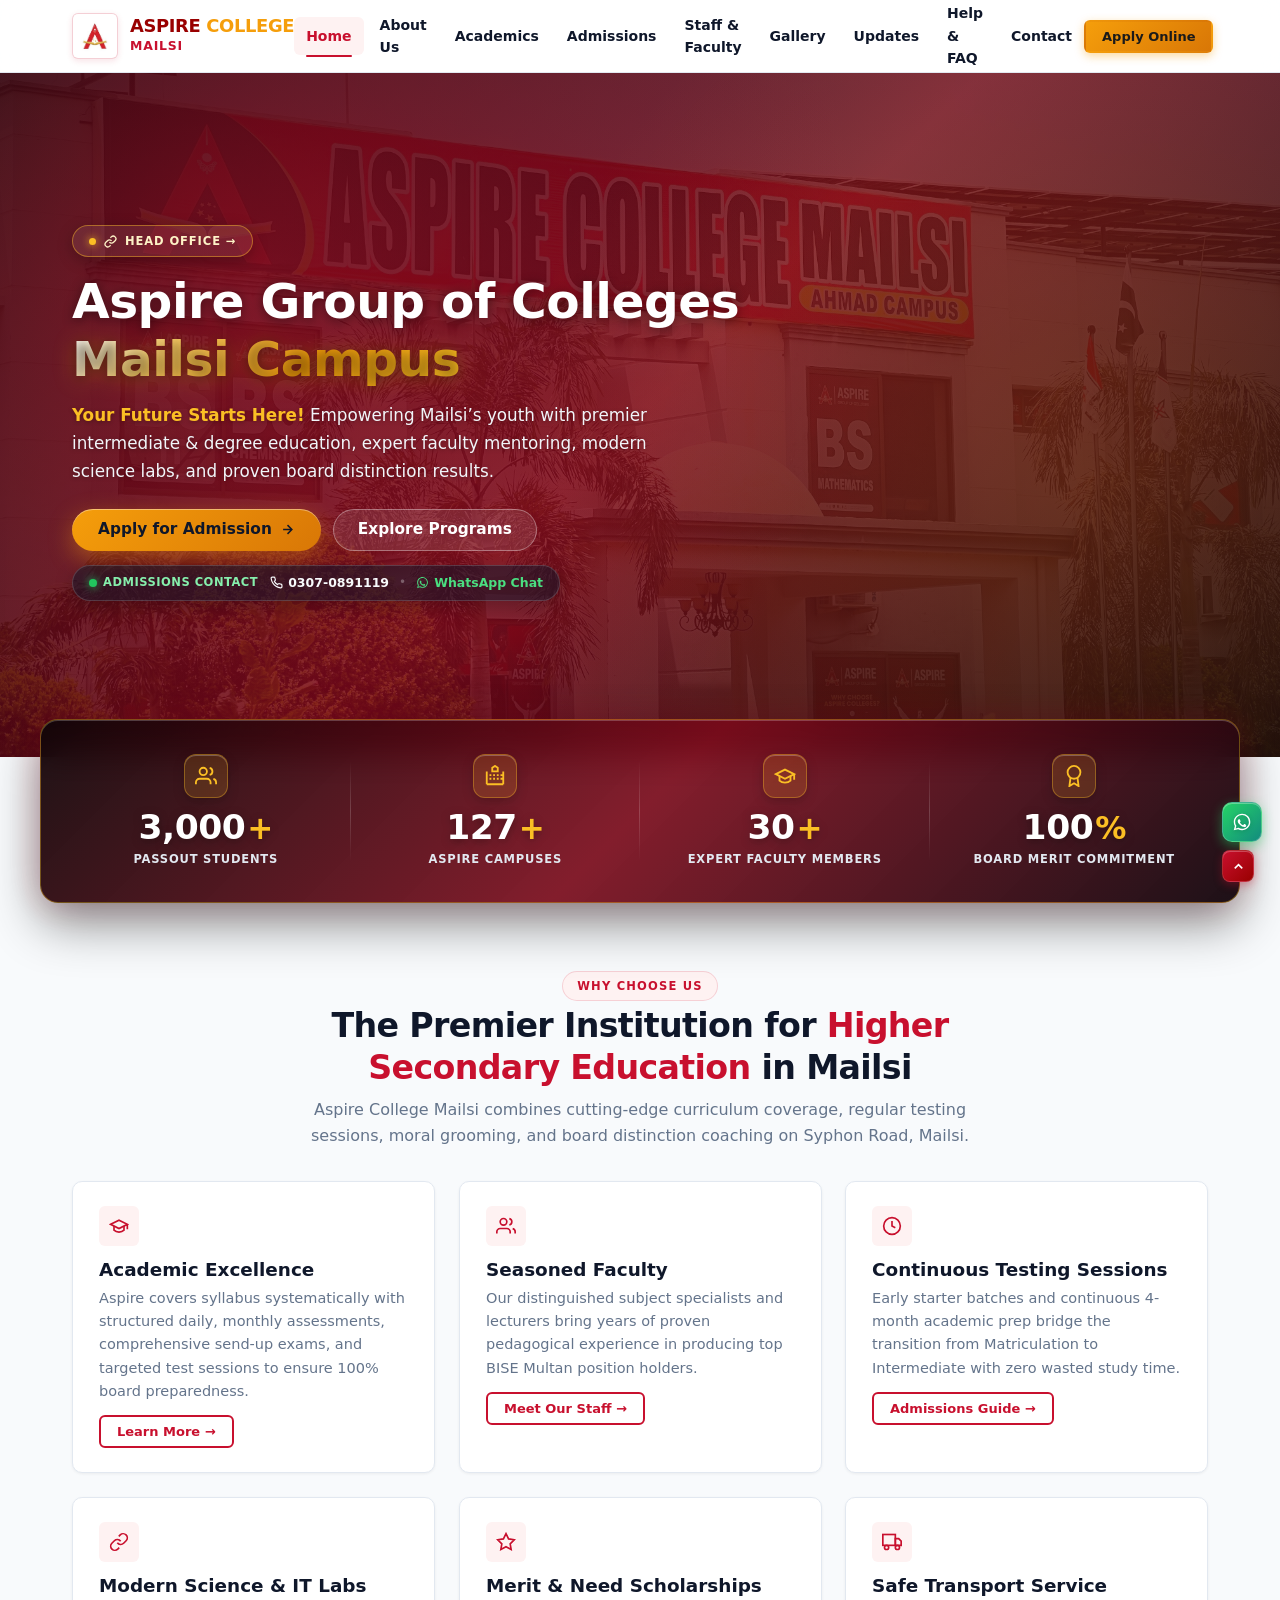
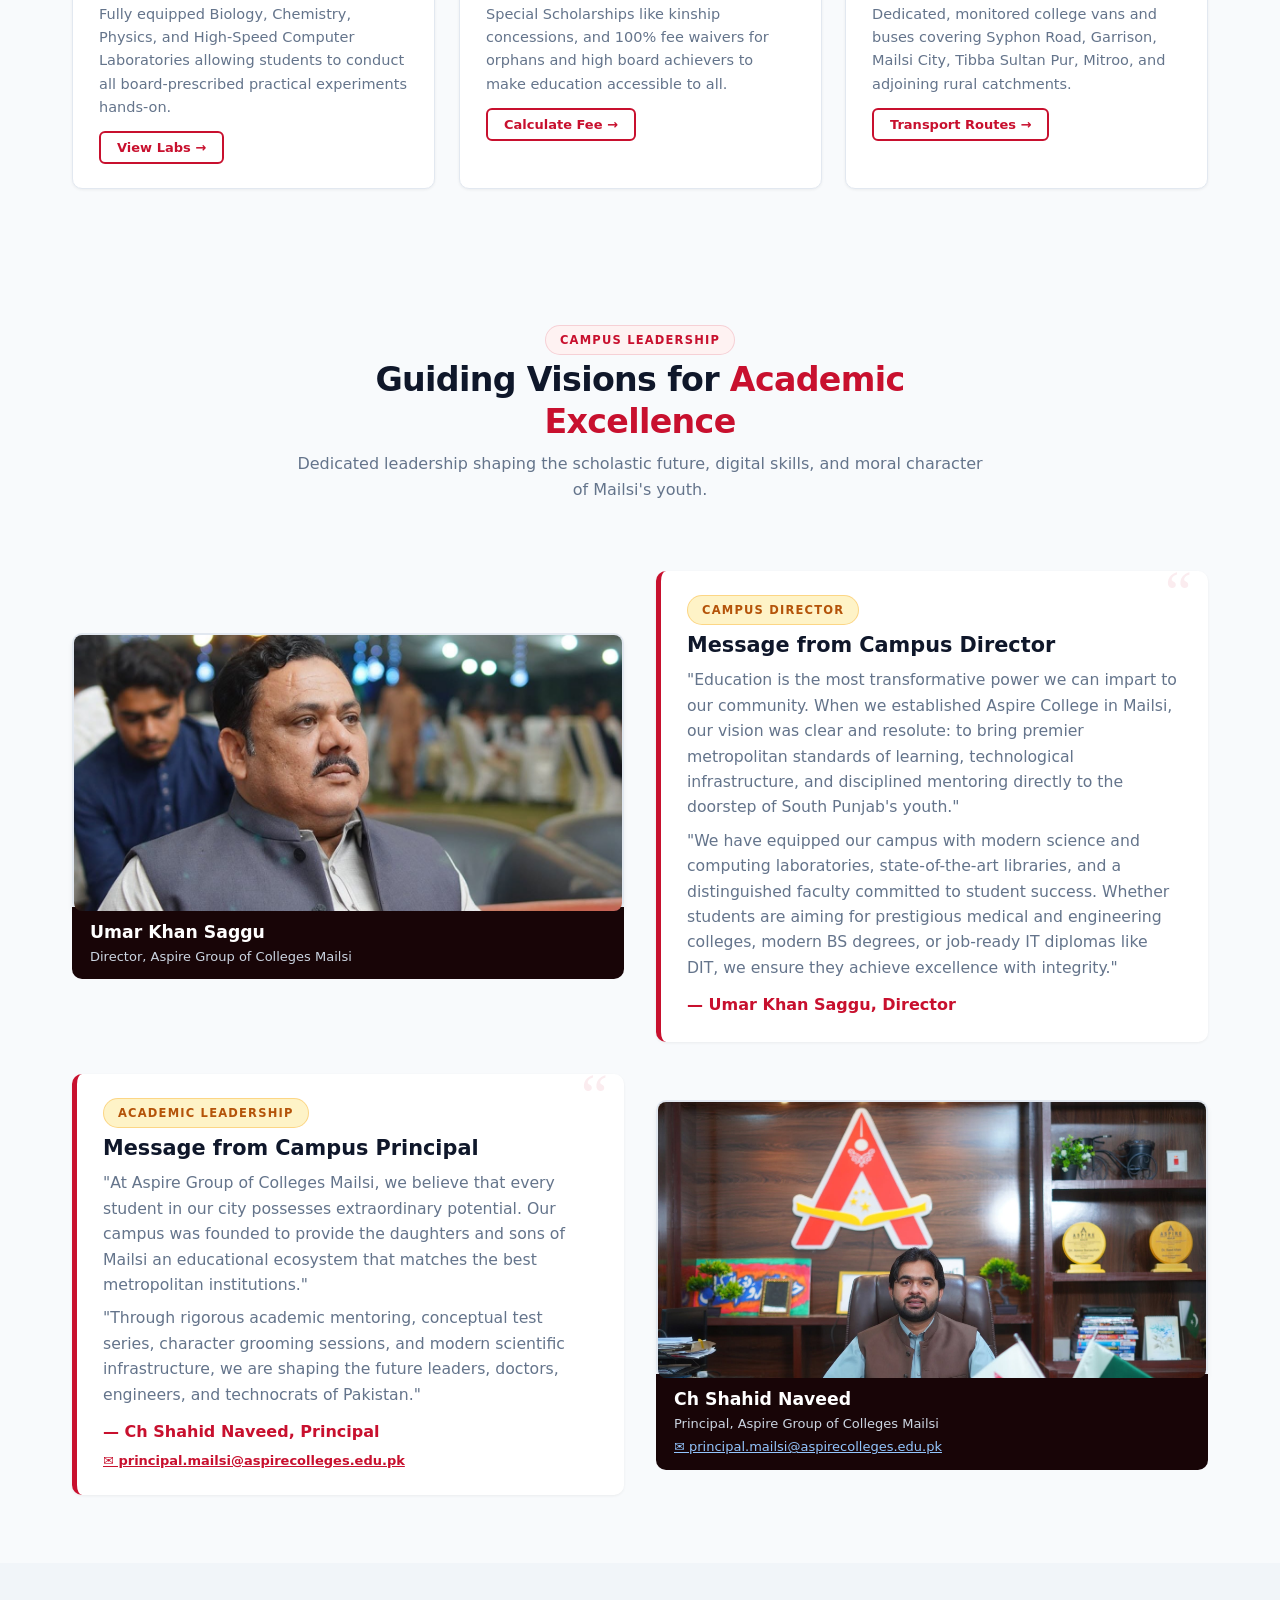
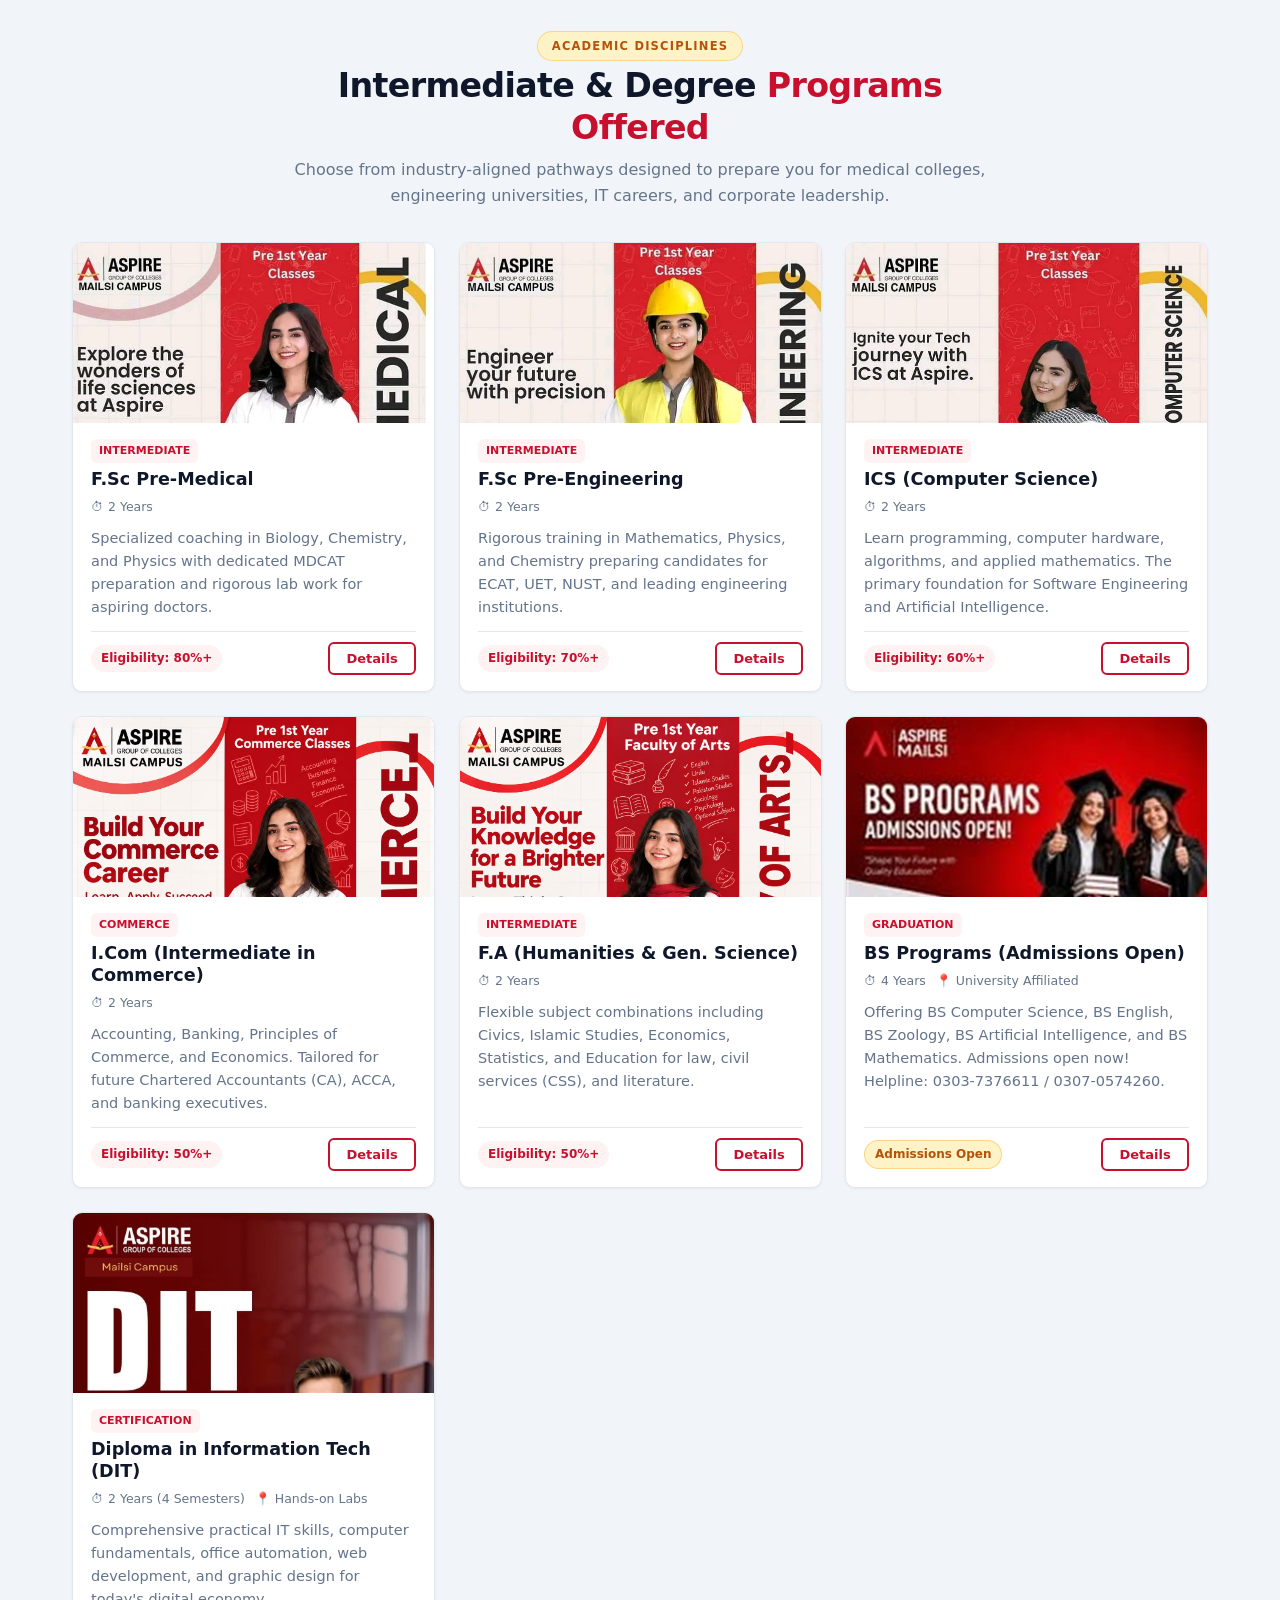
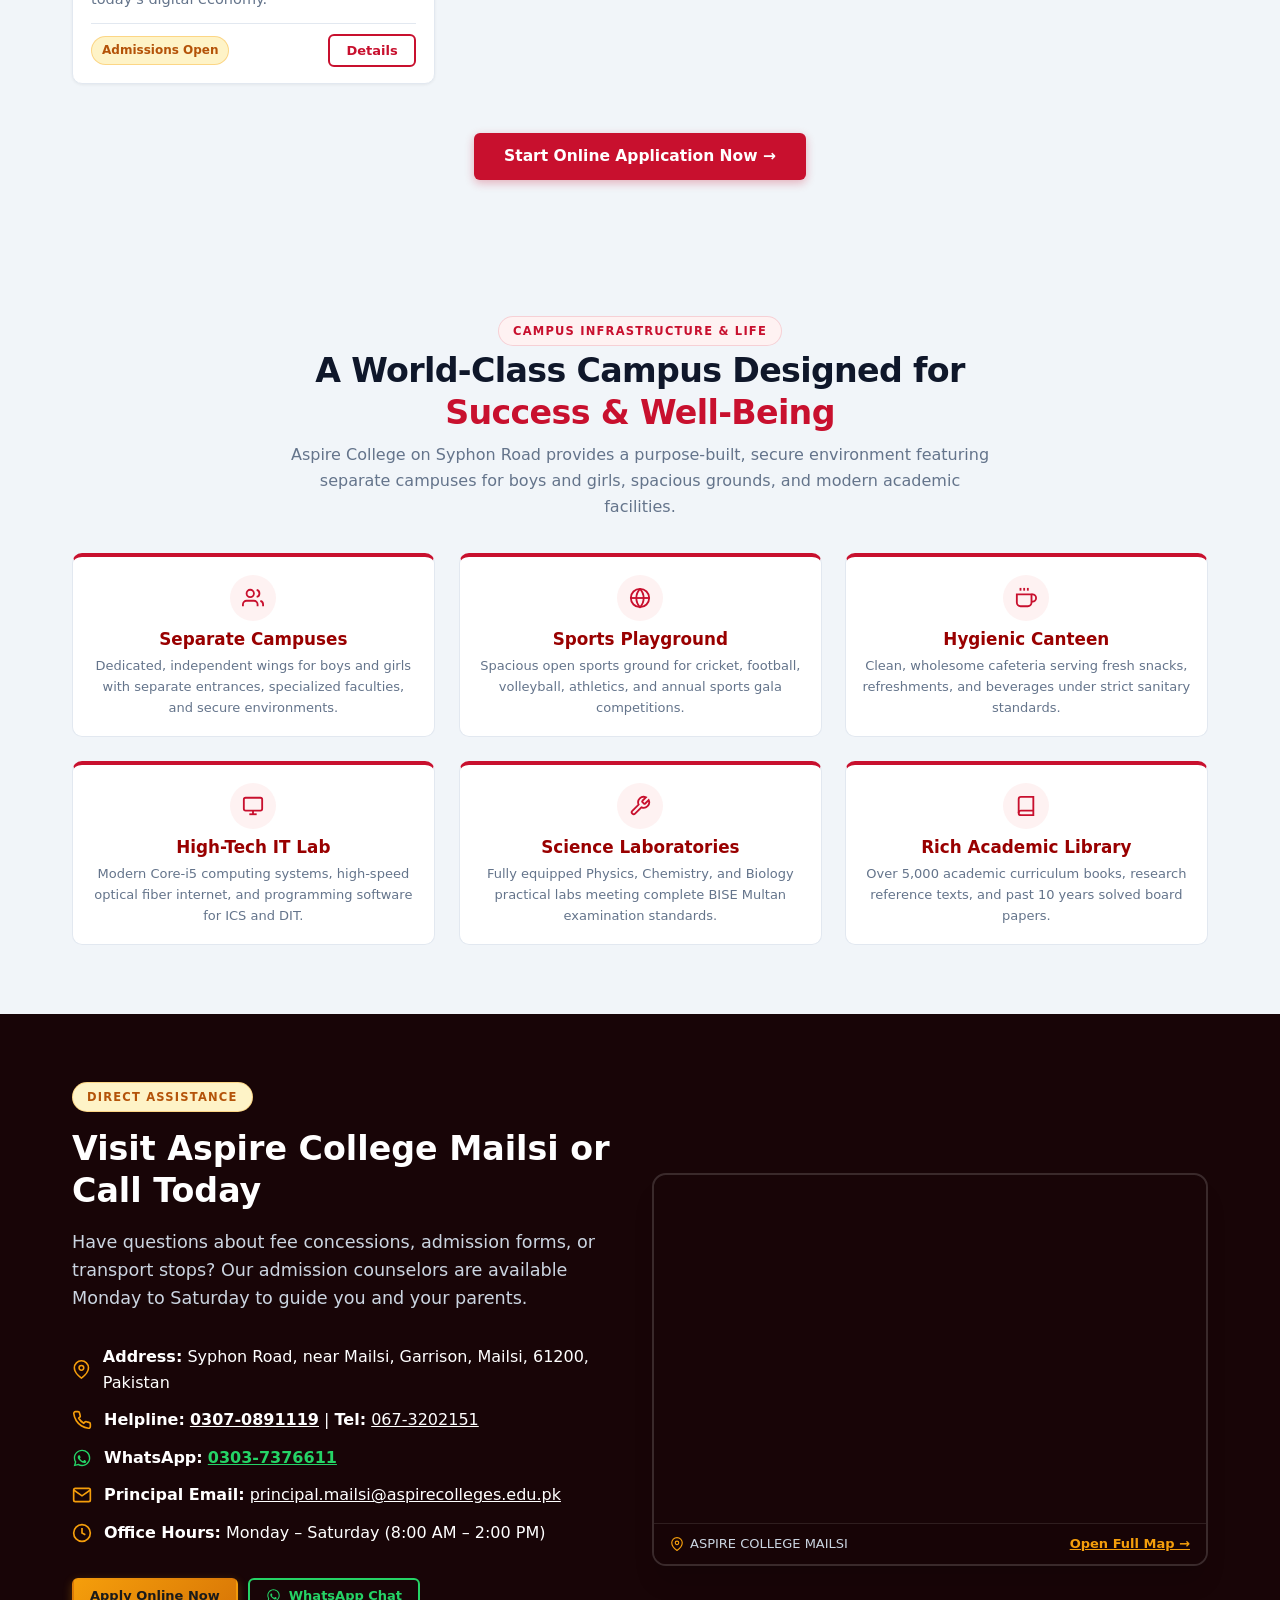
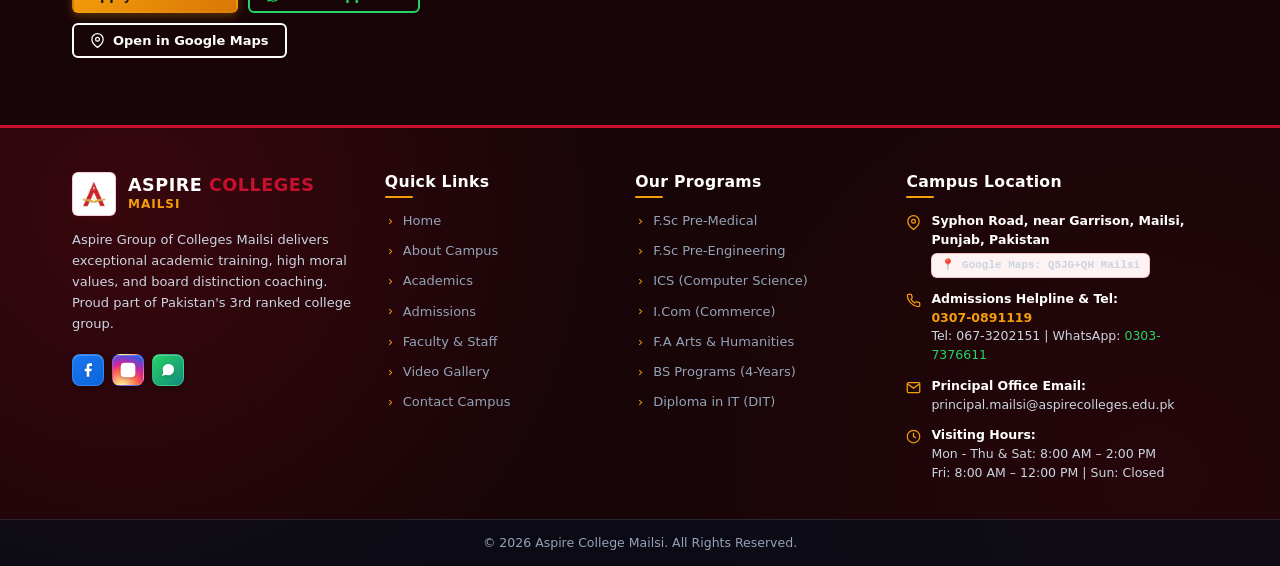
==== commit 1641a1f3: "Updated Files" ====
--- a/index.html
+++ b/index.html
@@ -15,143 +15,114 @@
   <link rel="stylesheet" href="css/animations.css">
 
   <style>
-    /* Hero Section Styling (Compact & Elegant) */
+    /* ==========================================================================
+       Hero Section Styling (Luxury Academic Prestige & Balanced Responsive Grid)
+       ========================================================================== */
     .hero-section {
       position: relative;
-      min-height: 74vh;
-      background: linear-gradient(135deg, rgba(24, 5, 7, 0.90) 0%, rgba(180, 10, 35, 0.82) 100%),
+      min-height: 76vh;
+      background: radial-gradient(circle at 18% 30%, rgba(200, 16, 46, 0.42) 0%, transparent 55%),
+                  radial-gradient(circle at 85% 60%, rgba(245, 158, 11, 0.16) 0%, transparent 50%),
+                  linear-gradient(135deg, rgba(14, 5, 8, 0.92) 0%, rgba(110, 8, 25, 0.84) 50%, rgba(18, 6, 12, 0.94) 100%),
                   url('images/campus-building.jpg') center/cover no-repeat;
       display: flex;
       align-items: center;
       color: #ffffff;
-      padding: 52px 0;
+      padding: 60px 0 65px;
       overflow: hidden;
     }
 
-    @media (max-width: 991px) {
-      .hero-title {
-        font-size: clamp(1.65rem, 3.2vw, 2.15rem);
-      }
-      .hero-desc {
-        font-size: 0.95rem;
-        margin-bottom: 18px;
-      }
-      .message-box {
-        padding: 20px 22px;
-      }
-    }
-
-    @media (max-width: 768px) {
-      .hero-section {
-        min-height: auto;
-        padding: 28px 0;
-      }
-      .hero-badge {
-        font-size: 10px;
-        padding: 4px 10px;
-        letter-spacing: 0.8px;
-        margin-bottom: 8px;
-      }
-      .hero-title {
-        font-size: clamp(1.4rem, 5.2vw, 1.75rem);
-        margin-bottom: 8px;
-      }
-      .hero-desc {
-        font-size: 0.88rem;
-        line-height: 1.55;
-        margin-bottom: 14px;
-      }
-      .hero-actions {
-        gap: 8px;
-      }
-      .message-box {
-        padding: 16px 18px;
-      }
-      .message-box::before {
-        font-size: 2.8rem;
-        top: -6px;
-        right: 12px;
-      }
-      .message-box p {
-        font-size: 13.5px;
-        line-height: 1.55;
-        margin-bottom: 12px;
-      }
-      .facility-card {
-        padding: 12px 10px;
-      }
-      .facility-card h4 {
-        font-size: 13.5px;
-      }
-      .facility-card p {
-        font-size: 11.5px;
-      }
-    }
-
     .hero-grid {
-      display: grid;
-      grid-template-columns: 1fr;
-      gap: var(--space-xl);
-      align-items: center;
-    }
-
-    @media (min-width: 992px) {
-      .hero-grid {
-        grid-template-columns: 1.15fr 0.85fr;
-      }
+      display: block;
+      max-width: 820px;
     }
 
     .hero-content {
       position: relative;
       z-index: 2;
-    }
-
+      max-width: 780px;
+    }
+
+    /* Head Office Pill Badge */
     .hero-badge {
       display: inline-flex;
       align-items: center;
-      gap: 7px;
-      background: rgba(245, 158, 11, 0.18);
-      border: 1px solid rgba(245, 158, 11, 0.6);
+      gap: 8px;
+      background: rgba(255, 255, 255, 0.08);
+      backdrop-filter: blur(10px);
+      -webkit-backdrop-filter: blur(10px);
+      border: 1px solid rgba(251, 191, 36, 0.45);
       color: #fef3c7;
-      padding: 6px 14px;
+      padding: 6px 16px;
       border-radius: var(--radius-full);
       font-size: 11.5px;
       font-weight: 700;
       text-transform: uppercase;
-      letter-spacing: 1px;
-      margin-bottom: 12px;
+      letter-spacing: 0.9px;
+      margin-bottom: 16px;
       text-decoration: none;
       transition: all var(--transition-fast);
       cursor: pointer;
+      box-shadow: 0 4px 15px rgba(0, 0, 0, 0.25);
+    }
+
+    .hero-badge .badge-dot {
+      width: 7px;
+      height: 7px;
+      border-radius: 50%;
+      background: #fbbf24;
+      box-shadow: 0 0 8px #fbbf24;
+      display: inline-block;
     }
 
     .hero-badge:hover {
-      background: rgba(245, 158, 11, 0.35);
+      background: rgba(245, 158, 11, 0.25);
       border-color: #fbbf24;
       color: #ffffff;
       transform: translateY(-2px);
-      box-shadow: 0 4px 14px rgba(245, 158, 11, 0.28);
-    }
-
+      box-shadow: 0 6px 20px rgba(245, 158, 11, 0.35);
+    }
+
+    /* Hero Typography */
     .hero-title {
       color: #ffffff;
-      font-size: clamp(2rem, 3.8vw, 2.9rem);
+      font-family: var(--font-family-heading, inherit);
+      font-size: clamp(2.1rem, 3.8vw, 3.2rem);
       font-weight: 800;
-      line-height: 1.2;
-      margin-bottom: 12px;
-    }
-
-    .hero-title span.gold {
-      color: #fbbf24;
-      position: relative;
+      line-height: 1.18;
+      margin-bottom: 14px;
+      letter-spacing: -0.5px;
+      text-shadow: 0 2px 12px rgba(0, 0, 0, 0.45);
+    }
+
+    .hero-title .gold-gradient {
+      background: linear-gradient(135deg, #ffffff 0%, #ffd166 25%, #f59e0b 60%, #fbbf24 100%);
+      -webkit-background-clip: text;
+      -webkit-text-fill-color: transparent;
+      filter: drop-shadow(0 2px 10px rgba(245, 158, 11, 0.35));
+      display: inline-block;
     }
 
     .hero-desc {
       font-size: 1.05rem;
-      color: #e2e8f0;
-      margin-bottom: 22px;
-      line-height: 1.62;
-      max-width: 620px;
+      color: #f1f5f9;
+      margin-bottom: 24px;
+      line-height: 1.65;
+      max-width: 580px;
+      text-shadow: 0 1px 4px rgba(0, 0, 0, 0.3);
+    }
+
+    .hero-lead {
+      color: #fbbf24;
+      font-weight: 700;
+    }
+
+    /* Action Buttons & Helpline */
+    .hero-actions-wrapper {
+      display: flex;
+      flex-direction: column;
+      gap: 14px;
+      align-items: flex-start;
     }
 
     .hero-actions {
@@ -161,30 +132,225 @@
       align-items: center;
     }
 
-    .hero-media-card {
-      background: rgba(255, 255, 255, 0.08);
+    .btn-hero-primary {
+      background: linear-gradient(135deg, #f59e0b 0%, #d97706 100%);
+      color: #0f172a !important;
+      font-weight: 800;
+      font-size: 0.96rem;
+      padding: 13px 26px;
+      border-radius: var(--radius-full);
+      box-shadow: 0 8px 24px rgba(245, 158, 11, 0.42), inset 0 1px 0 rgba(255, 255, 255, 0.4);
+      border: none;
+      display: inline-flex;
+      align-items: center;
+      gap: 8px;
+      transition: all var(--transition-normal);
+      text-decoration: none;
+    }
+
+    .btn-hero-primary:hover {
+      transform: translateY(-2px);
+      box-shadow: 0 12px 30px rgba(245, 158, 11, 0.55), inset 0 1px 0 rgba(255, 255, 255, 0.6);
+      color: #000000 !important;
+    }
+
+    .btn-hero-secondary {
+      background: rgba(255, 255, 255, 0.1);
+      backdrop-filter: blur(10px);
+      -webkit-backdrop-filter: blur(10px);
+      color: #ffffff !important;
+      font-weight: 700;
+      font-size: 0.96rem;
+      padding: 12px 24px;
+      border-radius: var(--radius-full);
+      border: 1.5px solid rgba(255, 255, 255, 0.35);
+      display: inline-flex;
+      align-items: center;
+      gap: 8px;
+      transition: all var(--transition-normal);
+      text-decoration: none;
+    }
+
+    .btn-hero-secondary:hover {
+      background: rgba(255, 255, 255, 0.22);
+      border-color: #ffffff;
+      transform: translateY(-2px);
+      box-shadow: 0 8px 24px rgba(0, 0, 0, 0.35);
+    }
+
+    .hero-helpline-strip {
+      display: inline-flex;
+      align-items: center;
+      flex-wrap: wrap;
+      gap: 12px;
+      background: rgba(15, 23, 42, 0.55);
       backdrop-filter: blur(12px);
-      border: 1.5px solid rgba(251, 191, 36, 0.4);
-      border-radius: var(--radius-lg);
-      padding: 10px;
-      box-shadow: 0 12px 30px rgba(0, 0, 0, 0.35);
-      position: relative;
-      overflow: hidden;
-      max-width: 460px;
-      margin: 0 auto;
-    }
-
-    .hero-media-card img {
-      width: 100%;
-      max-height: 320px;
-      border-radius: var(--radius-md);
-      display: block;
-      object-fit: cover;
-      transition: transform var(--transition-normal);
-    }
-
-    .hero-media-card:hover img {
-      transform: scale(1.02);
+      -webkit-backdrop-filter: blur(12px);
+      border: 1px solid rgba(255, 255, 255, 0.16);
+      border-radius: var(--radius-full);
+      padding: 7px 16px;
+      box-shadow: 0 6px 18px rgba(0, 0, 0, 0.25);
+    }
+
+    .helpline-status {
+      display: inline-flex;
+      align-items: center;
+      gap: 6px;
+      font-size: 11.5px;
+      font-weight: 700;
+      color: #86efac;
+      text-transform: uppercase;
+      letter-spacing: 0.5px;
+    }
+
+    .status-pulse {
+      width: 8px;
+      height: 8px;
+      border-radius: 50%;
+      background: #22c55e;
+      box-shadow: 0 0 8px #22c55e;
+      display: inline-block;
+      animation: statusPulse 2s infinite ease-in-out;
+    }
+
+    @keyframes statusPulse {
+      0%, 100% { opacity: 1; transform: scale(1); }
+      50% { opacity: 0.45; transform: scale(0.85); }
+    }
+
+    .helpline-links {
+      display: inline-flex;
+      align-items: center;
+      gap: 10px;
+      font-size: 12.5px;
+    }
+
+    .helpline-item {
+      color: #f8fafc;
+      text-decoration: none;
+      display: inline-flex;
+      align-items: center;
+      gap: 5px;
+      font-weight: 600;
+      transition: color var(--transition-fast);
+    }
+
+    .helpline-item:hover {
+      color: #fbbf24;
+    }
+
+    .helpline-item.helpline-whatsapp {
+      color: #4ade80;
+    }
+
+    .helpline-item.helpline-whatsapp:hover {
+      color: #86efac;
+    }
+
+    .helpline-sep {
+      color: rgba(255, 255, 255, 0.3);
+      font-size: 12px;
+    }
+
+
+
+    /* Responsive Queries */
+    @media (max-width: 991px) {
+      .hero-section {
+        min-height: auto;
+        padding: 44px 0 40px;
+      }
+      .hero-grid {
+        max-width: 100%;
+      }
+      .hero-title {
+        font-size: clamp(1.8rem, 4.5vw, 2.4rem);
+      }
+      .hero-desc {
+        font-size: 0.96rem;
+        margin-bottom: 20px;
+      }
+
+      .message-box {
+        padding: 20px 22px;
+      }
+    }
+
+    @media (max-width: 768px) {
+      .hero-section {
+        padding: 34px 0 30px;
+      }
+      .hero-badge {
+        font-size: 10.5px;
+        padding: 5px 12px;
+        margin-bottom: 12px;
+      }
+      .hero-title {
+        font-size: clamp(1.48rem, 5.8vw, 1.95rem);
+        margin-bottom: 10px;
+        line-height: 1.22;
+      }
+      .hero-desc {
+        font-size: 13px;
+        line-height: 1.55;
+        margin-bottom: 16px;
+      }
+      .hero-actions-wrapper {
+        width: 100%;
+        gap: 10px;
+      }
+      .hero-actions {
+        width: 100%;
+        flex-direction: row;
+        gap: 8px;
+        margin-bottom: 0;
+      }
+      .btn-hero-primary,
+      .btn-hero-secondary {
+        flex: 1 1 calc(50% - 4px);
+        justify-content: center;
+        font-size: 12.5px;
+        padding: 11px 12px;
+        text-align: center;
+        white-space: nowrap;
+      }
+      .hero-helpline-strip {
+        width: 100%;
+        justify-content: space-between;
+        padding: 7px 12px;
+        border-radius: 10px;
+        gap: 8px;
+      }
+      .helpline-status {
+        font-size: 10.5px;
+      }
+      .helpline-links {
+        font-size: 11.5px;
+        gap: 6px;
+      }
+
+      .message-box {
+        padding: 16px 18px;
+      }
+      .message-box::before {
+        font-size: 2.8rem;
+        top: -6px;
+        right: 12px;
+      }
+      .message-box p {
+        font-size: 13.5px;
+        line-height: 1.55;
+        margin-bottom: 12px;
+      }
+      .facility-card {
+        padding: 12px 10px;
+      }
+      .facility-card h4 {
+        font-size: 13.5px;
+      }
+      .facility-card p {
+        font-size: 11.5px;
+      }
     }
 
     /* Principal & Director Section */
@@ -348,31 +514,47 @@
       <div class="hero-grid">
         <div class="hero-content reveal">
           <a href="https://aspirecolleges.edu.pk/" target="_blank" rel="noopener noreferrer" class="hero-badge" title="Official Aspire Group of Colleges Head Office">
-            <svg width="14" height="14" viewBox="0 0 24 24" fill="none" stroke="currentColor" stroke-width="2.2"><path d="M10 13a5 5 0 0 0 7.54.54l3-3a5 5 0 0 0-7.07-7.07l-1.72 1.71"></path><path d="M14 11a5 5 0 0 0-7.54-.54l-3 3a5 5 0 0 0 7.07 7.07l1.71-1.71"></path></svg>
-            <span>Aspire Group Head Office &rarr;</span>
+            <span class="badge-dot"></span>
+            <svg width="13" height="13" viewBox="0 0 24 24" fill="none" stroke="currentColor" stroke-width="2.4"><path d="M10 13a5 5 0 0 0 7.54.54l3-3a5 5 0 0 0-7.07-7.07l-1.72 1.71"></path><path d="M14 11a5 5 0 0 0-7.54-.54l-3 3a5 5 0 0 0 7.07 7.07l1.71-1.71"></path></svg>
+            <span>Head Office &rarr;</span>
           </a>
           <h1 class="hero-title">
             Aspire Group of Colleges <br>
-            <span class="gold">Mailsi Campus</span>
+            <span class="gold-gradient">Mailsi Campus</span>
           </h1>
           <p class="hero-desc">
-          Your Future Starts Here!
-          Empowering Mailsi’s youth with quality education, expert faculty, modern labs, spacious playgrounds, and a safe,
-          inspiring environment—building knowledge, character, and future leaders.
-
+            <strong class="hero-lead">Your Future Starts Here!</strong>
+            Empowering Mailsi’s youth with premier intermediate & degree education, expert faculty mentoring, modern science labs, and proven board distinction results.
           </p>
-          <div class="hero-actions">
-            <a href="admissions.html" class="btn btn-gold btn-lg">
-              <span>Apply for Admission</span>
-              <svg width="16" height="16" viewBox="0 0 24 24" fill="none" stroke="currentColor" stroke-width="2"><path d="M5 12h14M12 5l7 7-7 7"/></svg>
-            </a>
-            <a href="academics.html" class="btn btn-outline-white btn-lg">
-              <span>Explore Programs</span>
-            </a>
-            <a href="tel:03070891119" class="btn btn-outline-white btn-lg">
-              <svg width="16" height="16" viewBox="0 0 24 24" fill="none" stroke="currentColor" stroke-width="2"><path d="M22 16.92v3a2 2 0 0 1-2.18 2 19.79 19.79 0 0 1-8.63-3.07 19.5 19.5 0 0 1-6-6 19.79 19.79 0 0 1-3.07-8.67A2 2 0 0 1 4.11 2h3a2 2 0 0 1 2 1.72 12.84 12.84 0 0 0 .7 2.81 2 2 0 0 1-.45 2.11L8.09 9.91a16 16 0 0 0 6 6l1.27-1.27a2 2 0 0 1 2.11-.45 12.84 12.84 0 0 0 2.81.7A2 2 0 0 1 22 16.92z"></path></svg>
-              <span>Helpline: 0307-0891119</span>
-            </a>
+          <div class="hero-actions-wrapper">
+            <div class="hero-actions">
+              <a href="admissions.html" class="btn btn-hero-primary">
+                <span>Apply for Admission</span>
+                <svg width="15" height="15" viewBox="0 0 24 24" fill="none" stroke="currentColor" stroke-width="2.4"><path d="M5 12h14M12 5l7 7-7 7"/></svg>
+              </a>
+              <a href="academics.html" class="btn btn-hero-secondary">
+                <span>Explore Programs</span>
+              </a>
+            </div>
+
+            <!-- Direct Admissions Helpline Strip -->
+            <div class="hero-helpline-strip">
+              <div class="helpline-status">
+                <span class="status-pulse"></span>
+                <span>Admissions Contact</span>
+              </div>
+              <div class="helpline-links">
+                <a href="tel:03070891119" class="helpline-item" title="Call Admissions Office">
+                  <svg width="13" height="13" viewBox="0 0 24 24" fill="none" stroke="currentColor" stroke-width="2.2"><path d="M22 16.92v3a2 2 0 0 1-2.18 2 19.79 19.79 0 0 1-8.63-3.07 19.5 19.5 0 0 1-6-6 19.79 19.79 0 0 1-3.07-8.67A2 2 0 0 1 4.11 2h3a2 2 0 0 1 2 1.72 12.84 12.84 0 0 0 .7 2.81 2 2 0 0 1-.45 2.11L8.09 9.91a16 16 0 0 0 6 6l1.27-1.27a2 2 0 0 1 2.11-.45 12.84 12.84 0 0 0 2.81.7A2 2 0 0 1 22 16.92z"></path></svg>
+                  <span>0307-0891119</span>
+                </a>
+                <span class="helpline-sep">&bull;</span>
+                <a href="https://api.whatsapp.com/send?phone=923037376611" target="_blank" rel="noopener noreferrer" class="helpline-item helpline-whatsapp" title="Chat on WhatsApp">
+                  <svg width="13" height="13" viewBox="0 0 24 24" fill="currentColor"><path d="M12.04 2c-5.46 0-9.91 4.45-9.91 9.91 0 1.75.46 3.45 1.32 4.95L2.05 22l5.25-1.38c1.45.79 3.08 1.21 4.74 1.21 5.46 0 9.91-4.45 9.91-9.91 0-2.65-1.03-5.14-2.9-7.01A9.816 9.816 0 0 0 12.04 2m.01 1.67c2.2 0 4.26.86 5.82 2.42a8.225 8.225 0 0 1 2.41 5.83c0 4.54-3.7 8.24-8.24 8.24-1.48 0-2.93-.4-4.2-1.15l-.3-.18-3.12.82.83-3.04-.2-.31a8.19 8.19 0 0 1-1.26-4.38c0-4.54 3.7-8.24 8.24-8.24m4.52 11.66c-.25-.13-1.47-.72-1.7-.81-.23-.08-.39-.13-.56.13-.17.25-.64.81-.79.97-.14.17-.29.19-.54.06-.25-.13-1.06-.39-2.03-1.25-.75-.67-1.26-1.5-1.41-1.75-.14-.25-.02-.39.11-.51.11-.11.25-.29.37-.43.13-.15.17-.25.25-.42.08-.17.04-.31-.02-.44-.06-.13-.56-1.34-.76-1.84-.2-.49-.4-.42-.56-.43h-.48c-.17 0-.44.06-.67.31-.23.25-.88.86-.88 2.1 0 1.24.9 2.44 1.03 2.61.13.17 1.78 2.71 4.3 3.8 2.52 1.09 2.52.73 2.98.69.46-.04 1.47-.6 1.68-1.18.21-.58.21-1.08.15-1.18-.06-.1-.23-.17-.48-.29z"/></svg>
+                  <span>WhatsApp Chat</span>
+                </a>
+              </div>
+            </div>
           </div>
         </div>
       </div>
@@ -382,37 +564,48 @@
   <!-- Animated Statistics Strip -->
   <section class="container" style="padding: 0;">
     <div class="stats-strip reveal">
-      <div class="container">
-        <div class="stats-grid">
-          <div class="stat-item">
-            <div class="stat-icon">
-              <svg viewBox="0 0 24 24" fill="currentColor"><path d="M12 2C6.48 2 2 6.48 2 12s4.48 10 10 10 10-4.48 10-10S17.52 2 12 2zm0 3c1.66 0 3 1.34 3 3s-1.34 3-3 3-3-1.34-3-3 1.34-3 3-3zm0 14.2c-2.5 0-4.71-1.28-6-3.22.03-1.99 4-3.08 6-3.08 1.99 0 5.97 1.09 6 3.08-1.29 1.94-3.5 3.22-6 3.22z"/></svg>
-            </div>
-            <div class="stat-number" data-target="3000">0</div>
-            <div class="stat-label">Passout Students</div>
-          </div>
-          <div class="stat-item">
-            <div class="stat-icon">
-              <svg viewBox="0 0 24 24" fill="currentColor"><path d="M12 7V3H2v18h20V7H12zM6 19H4v-2h2v2zm0-4H4v-2h2v2zm0-4H4V9h2v2zm0-4H4V5h2v2zm4 12H8v-2h2v2zm0-4H8v-2h2v2zm0-4H8V9h2v2zm0-4H8V5h2v2zm10 12h-8v-2h2v-2h-2v-2h2v-2h-2V9h8v10zm-2-8h-2v2h2v-2zm0 4h-2v2h2v-2z"/></svg>
-            </div>
-            <div class="stat-number" data-target="127">0</div>
-            <div class="stat-label">Aspire Campuses</div>
-          </div>
-          <div class="stat-item">
-            <div class="stat-icon">
-              <svg viewBox="0 0 24 24" fill="currentColor"><path d="M12 3L1 9l4 2.18v6L12 21l7-3.82v-6l2-1.09V17h2V9L12 3zm6.82 6L12 12.72 5.18 9 12 5.28 18.82 9zM17 15.99l-5 2.73-5-2.73v-3.72L12 15l5-2.73v3.72z"/></svg>
-            </div>
-            <div class="stat-number" data-target="30">0</div>
-            <div class="stat-label">Expert Faculty Members</div>
-          </div>
-          <div class="stat-item">
-            <div class="stat-icon">
-              <svg viewBox="0 0 24 24" fill="currentColor"><path d="M19 5h-2V3H7v2H5c-1.1 0-2 .9-2 2v1c0 2.55 1.92 4.63 4.39 4.94.63 1.5 1.98 2.63 3.61 2.96V19H7v2h10v-2h-4v-3.1c1.63-.33 2.98-1.46 3.61-2.96C19.08 12.63 21 10.55 21 8V7c0-1.1-.9-2-2-2zM5 8V7h2v3.82C5.84 10.4 5 9.3 5 8zm14 0c0 1.3-.84 2.4-2 2.82V7h2v1z"/></svg>
-            </div>
-            <div class="stat-number" data-target="100">0</div>
-            <div class="stat-label">100% Commitment to Board Positions</div>
-          </div>
-        </div>
+      <div class="stats-grid">
+        
+        <div class="stat-item">
+          <div class="stat-icon-wrapper">
+            <svg viewBox="0 0 24 24" fill="none" stroke="currentColor" stroke-width="2"><path d="M17 21v-2a4 4 0 0 0-4-4H5a4 4 0 0 0-4 4v2"></path><circle cx="9" cy="7" r="4"></circle><path d="M23 21v-2a4 4 0 0 0-3-3.87"></path><path d="M16 3.13a4 4 0 0 1 0 7.75"></path></svg>
+          </div>
+          <div class="stat-number">
+            <span class="stat-counter" data-target="3000">0</span><span class="stat-suffix">+</span>
+          </div>
+          <div class="stat-label">Passout Students</div>
+        </div>
+
+        <div class="stat-item">
+          <div class="stat-icon-wrapper">
+            <svg viewBox="0 0 24 24" fill="none" stroke="currentColor" stroke-width="2"><path d="M3 21h18M3 7v14M21 7v14M6 11h2M6 15h2M10 11h2M10 15h2M14 11h2M14 15h2M18 11h2M18 15h2M9 3l3-2 3 2v4H9V3z"/></svg>
+          </div>
+          <div class="stat-number">
+            <span class="stat-counter" data-target="127">0</span><span class="stat-suffix">+</span>
+          </div>
+          <div class="stat-label">Aspire Campuses</div>
+        </div>
+
+        <div class="stat-item">
+          <div class="stat-icon-wrapper">
+            <svg viewBox="0 0 24 24" fill="none" stroke="currentColor" stroke-width="2"><path d="M22 10v6M2 10l10-5 10 5-10 5z"></path><path d="M6 12v5c3 3 9 3 12 0v-5"></path></svg>
+          </div>
+          <div class="stat-number">
+            <span class="stat-counter" data-target="30">0</span><span class="stat-suffix">+</span>
+          </div>
+          <div class="stat-label">Expert Faculty Members</div>
+        </div>
+
+        <div class="stat-item">
+          <div class="stat-icon-wrapper">
+            <svg viewBox="0 0 24 24" fill="none" stroke="currentColor" stroke-width="2"><circle cx="12" cy="8" r="7"></circle><polyline points="8.21 13.89 7 23 12 20 17 23 15.79 13.88"></polyline></svg>
+          </div>
+          <div class="stat-number">
+            <span class="stat-counter" data-target="100">0</span><span class="stat-suffix">%</span>
+          </div>
+          <div class="stat-label">Board Merit Commitment</div>
+        </div>
+
       </div>
     </div>
   </section>
--- a/css/footer.css
+++ b/css/footer.css
@@ -6,8 +6,8 @@
 .site-footer {
   background-color: var(--color-navy);
   color: #94a3b8;
-  padding-top: 3.75rem;
-  font-size: 13.5px;
+  padding-top: 2.75rem;
+  font-size: 13px;
   border-top: 3px solid var(--color-primary);
   position: relative;
   overflow: hidden;
@@ -26,36 +26,48 @@
 }
 
 .footer-top {
-  padding-bottom: 3rem;
+  padding-bottom: 2.25rem;
   position: relative;
   z-index: 1;
 }
 
 .footer-grid {
   display: grid;
-  grid-template-columns: 1fr;
-  gap: 2.25rem;
-}
-
-@media (min-width: 640px) {
+  grid-template-columns: 1fr 1fr;
+  gap: 1.25rem 1rem;
+}
+
+/* On mobile, Brand/About and Campus Location span both columns */
+.footer-col-about {
+  grid-column: 1 / -1;
+  display: flex;
+  flex-direction: column;
+  gap: 11px;
+}
+
+.footer-grid > div:last-child {
+  grid-column: 1 / -1;
+}
+
+@media (min-width: 768px) {
   .footer-grid {
     grid-template-columns: repeat(2, 1fr);
-    gap: 2.75rem 2.25rem;
+    gap: 2rem 1.85rem;
+  }
+  .footer-col-about {
+    grid-column: auto;
+    gap: 13px;
+  }
+  .footer-grid > div:last-child {
+    grid-column: auto;
   }
 }
 
 @media (min-width: 1024px) {
   .footer-grid {
-    grid-template-columns: 1.4fr 1.05fr 1.15fr 1.4fr;
-    gap: 2.75rem 2.5rem;
-  }
-}
-
-/* Footer Column 1: Brand & About */
-.footer-col-about {
-  display: flex;
-  flex-direction: column;
-  gap: 16px;
+    grid-template-columns: 1.35fr 1.05fr 1.15fr 1.45fr;
+    gap: 2.1rem 2rem;
+  }
 }
 
 .footer-brand {
@@ -85,9 +97,9 @@
 }
 
 .footer-desc {
-  line-height: 1.68;
+  line-height: 1.62;
   color: #cbd5e1;
-  font-size: 13.5px;
+  font-size: 13px;
   margin: 0;
 }
 
@@ -181,11 +193,11 @@
 /* Footer Columns: Links */
 .footer-heading {
   color: #ffffff;
-  font-size: 1.05rem;
+  font-size: 0.98rem;
   font-weight: 700;
-  margin-bottom: 20px;
+  margin-bottom: 14px;
   position: relative;
-  padding-bottom: 8px;
+  padding-bottom: 6px;
   letter-spacing: 0.3px;
 }
 
@@ -194,8 +206,8 @@
   position: absolute;
   bottom: 0;
   left: 0;
-  width: 34px;
-  height: 2.5px;
+  width: 28px;
+  height: 2px;
   background: var(--color-gold);
   border-radius: 2px;
 }
@@ -203,7 +215,7 @@
 .footer-links {
   display: flex;
   flex-direction: column;
-  gap: 11px;
+  gap: 8.5px;
   list-style: none;
   padding: 0;
   margin: 0;
@@ -213,9 +225,9 @@
   color: #94a3b8;
   display: inline-flex;
   align-items: center;
-  gap: 8px;
-  font-size: 13.5px;
-  line-height: 1.5;
+  gap: 7px;
+  font-size: 13px;
+  line-height: 1.45;
   transition: all var(--transition-fast);
   text-decoration: none;
 }
@@ -242,15 +254,15 @@
 .footer-contact-list {
   display: flex;
   flex-direction: column;
-  gap: 15px;
+  gap: 12px;
 }
 
 .footer-contact-item {
   display: flex;
   align-items: flex-start;
-  gap: 12px;
-  line-height: 1.55;
-  font-size: 13px;
+  gap: 10px;
+  line-height: 1.5;
+  font-size: 12.5px;
   color: #cbd5e1;
 }
 
@@ -300,7 +312,7 @@
 .footer-bottom {
   background: rgba(8, 14, 26, 0.75);
   border-top: 1px solid rgba(255, 255, 255, 0.1);
-  padding: 18px 0;
+  padding: 13px 0;
   position: relative;
   z-index: 1;
 }
@@ -320,46 +332,98 @@
 }
 
 .copyright-text {
-  font-size: 13px;
+  font-size: 12.5px;
   color: #94a3b8;
-}
-
-.footer-bottom-links {
-  display: flex;
-  align-items: center;
-  gap: 20px;
-  font-size: 12.5px;
-  flex-wrap: wrap;
-  justify-content: center;
-}
-
-.footer-bottom-links a {
-  color: #94a3b8;
-  text-decoration: none;
-  transition: color var(--transition-fast);
-}
-
-.footer-bottom-links a:hover {
-  color: var(--color-gold);
 }
 
 @media (max-width: 767px) {
   .site-footer {
-    padding-top: 2.75rem;
+    padding-top: 1.5rem;
   }
   .footer-top {
-    padding-bottom: 2rem;
+    padding-bottom: 1.15rem;
   }
   .footer-grid {
-    gap: 2rem;
+    gap: 1.25rem 0.85rem;
+  }
+  .footer-col-about {
+    gap: 9px;
+  }
+  .footer-brand {
+    gap: 10px;
+  }
+  .footer-brand .brand-name {
+    font-size: 1.02rem;
+  }
+  .footer-desc {
+    font-size: 12px;
+    line-height: 1.48;
+  }
+  .social-links {
+    margin-top: 2px;
+    gap: 7px;
+  }
+  .social-btn {
+    width: 30px;
+    height: 30px;
+    border-radius: 7px;
+  }
+  .social-btn svg {
+    width: 15px;
+    height: 15px;
   }
   .footer-heading {
-    margin-bottom: 14px;
+    font-size: 0.92rem;
+    margin-bottom: 8px;
+    padding-bottom: 4px;
+  }
+  .footer-heading::after {
+    width: 24px;
+    height: 2px;
+  }
+  .footer-links {
+    gap: 6px;
+  }
+  .footer-link-item a {
+    font-size: 12px;
+    line-height: 1.35;
+    gap: 5px;
+  }
+  .footer-link-item a svg {
+    width: 9px;
+    height: 9px;
+  }
+  .footer-contact-list {
+    gap: 8px;
+  }
+  .footer-contact-item {
+    gap: 8px;
+    font-size: 12px;
+    line-height: 1.42;
+  }
+  .footer-contact-item svg {
+    width: 13px;
+    height: 13px;
+    margin-top: 2px;
+  }
+  .footer-plus-code {
+    padding: 2px 7px;
+    font-size: 10px;
+    margin-top: 2px;
   }
   .footer-bottom {
-    padding: 16px 0;
-  }
-  .footer-bottom-links {
-    gap: 12px 16px;
-  }
-}
+    padding: 10px 0;
+  }
+  .copyright-text {
+    font-size: 11.5px;
+  }
+}
+
+@media (min-width: 480px) and (max-width: 767px) {
+  .footer-contact-list {
+    display: grid;
+    grid-template-columns: 1fr 1fr;
+    gap: 10px 14px;
+  }
+}
+
--- a/css/components.css
+++ b/css/components.css
@@ -205,14 +205,17 @@
   }
 }
 
-/* 2. Stats & Counter Component */
+/* 2. Stats & Counter Component (Luxury Glassmorphic Showcase) */
 .stats-strip {
-  background: linear-gradient(135deg, var(--color-navy), var(--color-primary-dark));
+  background: linear-gradient(135deg, rgba(16, 5, 8, 0.95) 0%, rgba(120, 10, 26, 0.92) 50%, rgba(20, 7, 14, 0.96) 100%);
+  backdrop-filter: blur(16px);
+  -webkit-backdrop-filter: blur(16px);
+  border: 1.5px solid rgba(251, 191, 36, 0.38);
   color: #ffffff;
-  padding: 26px 0;
-  border-radius: var(--radius-lg);
-  box-shadow: var(--shadow-lg);
-  margin-top: -34px;
+  padding: 28px 20px;
+  border-radius: 18px;
+  box-shadow: 0 20px 50px rgba(0, 0, 0, 0.45), 0 0 35px rgba(200, 16, 46, 0.22), inset 0 1px 0 rgba(255, 255, 255, 0.22);
+  margin-top: -38px;
   position: relative;
   z-index: 10;
 }
@@ -226,6 +229,7 @@
 @media (min-width: 992px) {
   .stats-grid {
     grid-template-columns: repeat(4, 1fr);
+    gap: 0;
   }
 }
 
@@ -234,46 +238,72 @@
   flex-direction: column;
   align-items: center;
   text-align: center;
-  padding: 0 var(--space-sm);
+  padding: 6px 14px;
   position: relative;
-}
-
-.stat-item:not(:last-child)::after {
-  content: "";
-  position: absolute;
-  right: 0;
-  top: 15%;
-  height: 70%;
-  width: 1px;
-  background: rgba(255, 255, 255, 0.15);
-  display: none;
+  transition: transform var(--transition-normal);
+}
+
+.stat-item:hover {
+  transform: translateY(-3px);
 }
 
 @media (min-width: 992px) {
   .stat-item:not(:last-child)::after {
+    content: "";
+    position: absolute;
+    right: 0;
+    top: 10%;
+    height: 80%;
+    width: 1px;
+    background: linear-gradient(to bottom, transparent, rgba(255, 255, 255, 0.18), transparent);
     display: block;
   }
 }
 
-.stat-icon {
-  width: 30px;
-  height: 30px;
-  margin-bottom: 4px;
-  color: var(--color-gold);
+.stat-icon-wrapper {
+  width: 44px;
+  height: 44px;
+  border-radius: 12px;
+  background: rgba(251, 191, 36, 0.14);
+  border: 1px solid rgba(251, 191, 36, 0.35);
+  box-shadow: 0 4px 12px rgba(0, 0, 0, 0.2), inset 0 1px 0 rgba(255, 255, 255, 0.25);
+  display: flex;
+  align-items: center;
+  justify-content: center;
+  color: #fbbf24;
+  margin-bottom: 10px;
+  transition: all var(--transition-fast);
+}
+
+.stat-item:hover .stat-icon-wrapper {
+  background: rgba(251, 191, 36, 0.25);
+  border-color: #fbbf24;
+  transform: scale(1.08);
+  box-shadow: 0 6px 16px rgba(245, 158, 11, 0.35);
+}
+
+.stat-icon-wrapper svg {
+  width: 22px;
+  height: 22px;
 }
 
 .stat-number {
   font-family: var(--font-family-heading);
-  font-size: clamp(1.65rem, 2.5vw, 2.25rem);
+  font-size: clamp(1.85rem, 2.7vw, 2.45rem);
   font-weight: 800;
   color: #ffffff;
   line-height: 1.1;
-  display: flex;
-  align-items: center;
+  display: inline-flex;
+  align-items: baseline;
+  justify-content: center;
+  letter-spacing: -0.5px;
+  text-shadow: 0 2px 10px rgba(0, 0, 0, 0.35);
 }
 
 .stat-suffix {
-  color: var(--color-gold);
+  color: #fbbf24;
+  font-size: 0.9em;
+  font-weight: 800;
   margin-left: 2px;
 }
 
@@ -281,45 +311,74 @@
   font-size: 11.5px;
   font-weight: 700;
   text-transform: uppercase;
-  letter-spacing: 0.9px;
-  color: #cbd5e1;
-  margin-top: 4px;
-}
-
-/* Stats Responsive for Mini Tabs (max-width: 991px) */
+  letter-spacing: 0.8px;
+  color: #e2e8f0;
+  margin-top: 6px;
+  line-height: 1.35;
+}
+
+/* Stats Responsive for Tablets (max-width: 991px) */
 @media (max-width: 991px) {
   .stats-strip {
-    padding: 20px 0;
-  }
-  .stat-icon {
-    width: 26px;
-    height: 26px;
+    padding: 22px 16px;
+    margin-top: -30px;
+    border-radius: 16px;
+  }
+  .stat-icon-wrapper {
+    width: 38px;
+    height: 38px;
+    margin-bottom: 8px;
+  }
+  .stat-icon-wrapper svg {
+    width: 19px;
+    height: 19px;
   }
   .stat-number {
-    font-size: clamp(1.45rem, 2.8vw, 1.85rem);
+    font-size: clamp(1.5rem, 3vw, 1.95rem);
   }
   .stat-label {
-    font-size: 10.5px;
-    letter-spacing: 0.7px;
+    font-size: 11px;
+    letter-spacing: 0.6px;
   }
 }
 
 /* Stats Responsive for Mobile Phones (max-width: 768px) */
 @media (max-width: 768px) {
   .stats-strip {
-    padding: 16px 0;
+    padding: 12px 10px;
     margin-top: -24px;
-  }
-  .stat-icon {
-    width: 22px;
-    height: 22px;
+    border-radius: 14px;
+    border-width: 1px;
+  }
+  .stats-grid {
+    gap: 8px;
+  }
+  .stat-item {
+    padding: 10px 6px;
+    background: rgba(255, 255, 255, 0.04);
+    border: 1px solid rgba(255, 255, 255, 0.09);
+    border-radius: 10px;
+  }
+  .stat-icon-wrapper {
+    width: 32px;
+    height: 32px;
+    border-radius: 8px;
+    margin-bottom: 6px;
+  }
+  .stat-icon-wrapper svg {
+    width: 16px;
+    height: 16px;
   }
   .stat-number {
-    font-size: clamp(1.3rem, 4.5vw, 1.6rem);
+    font-size: clamp(1.35rem, 5vw, 1.65rem);
+  }
+  .stat-suffix {
+    font-size: 0.85em;
   }
   .stat-label {
-    font-size: 10px;
-    letter-spacing: 0.5px;
+    font-size: 9.5px;
+    letter-spacing: 0.4px;
+    margin-top: 3px;
   }
 }
 
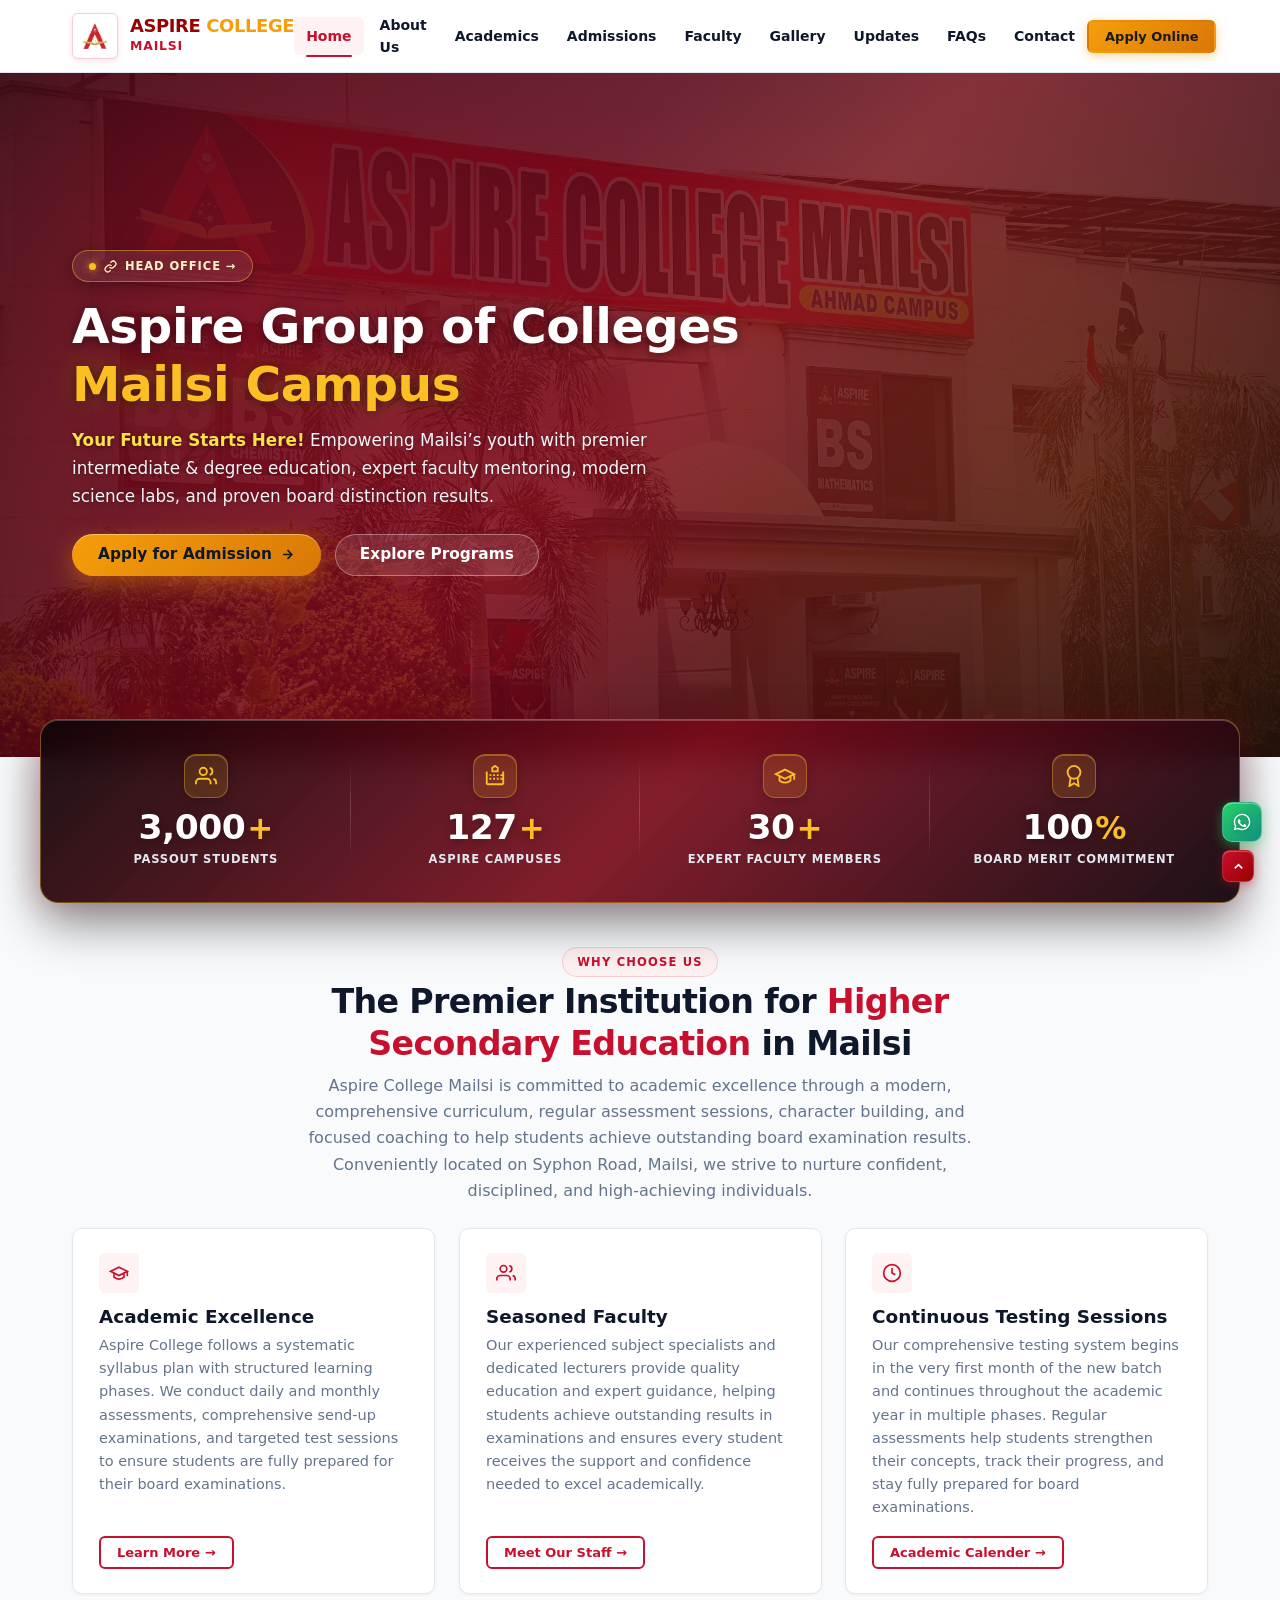
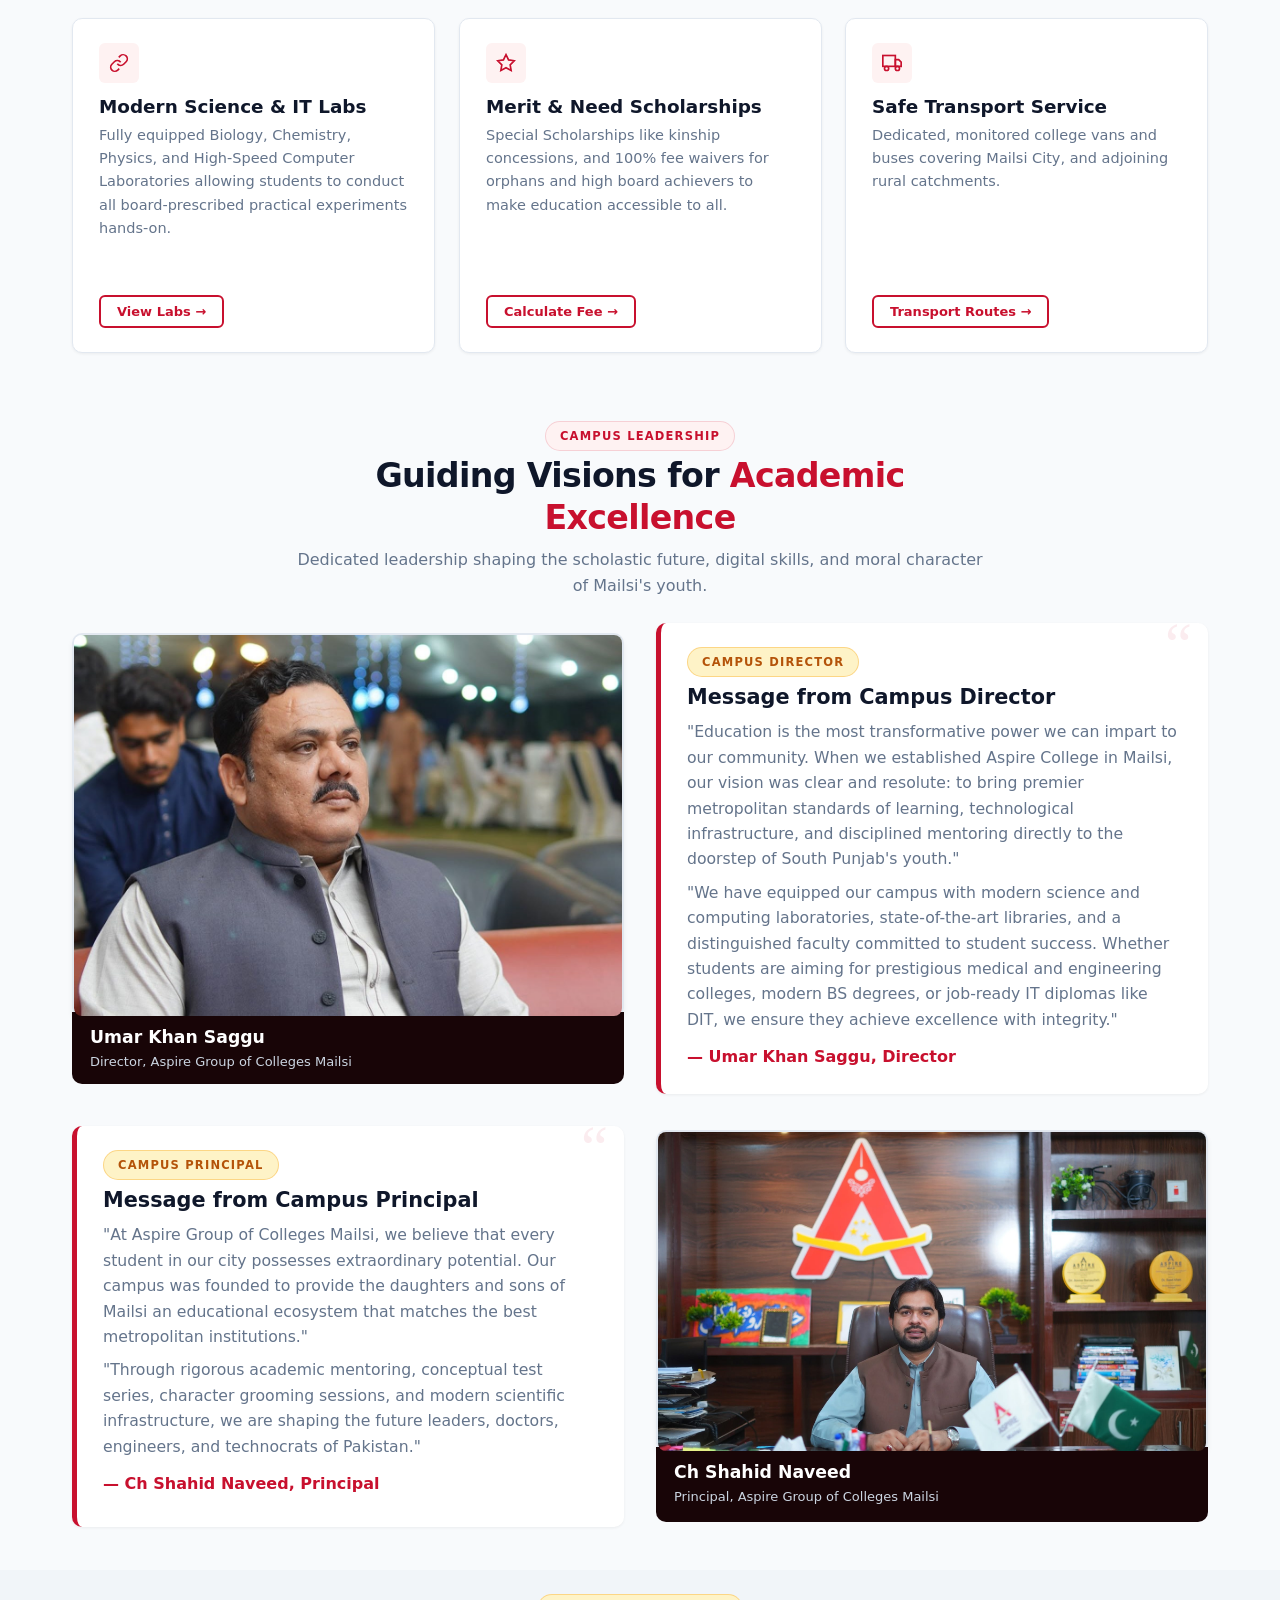
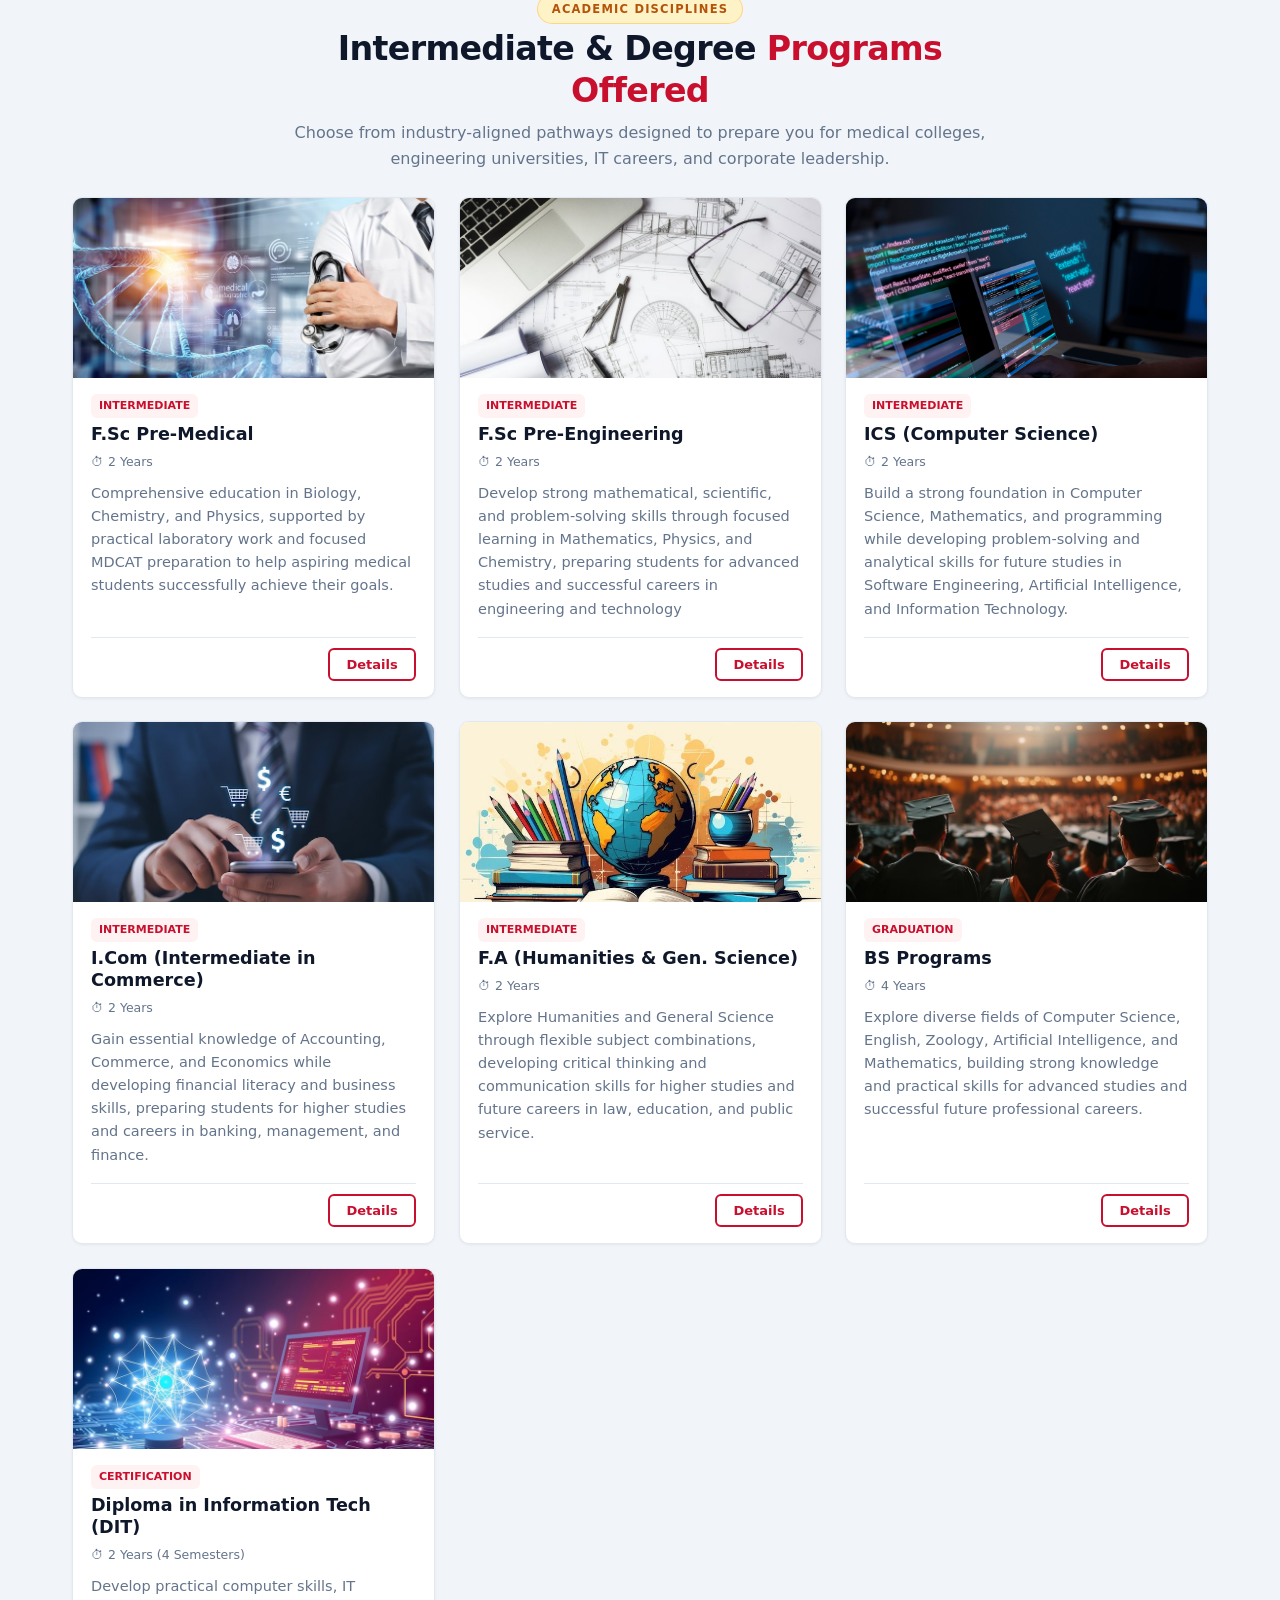
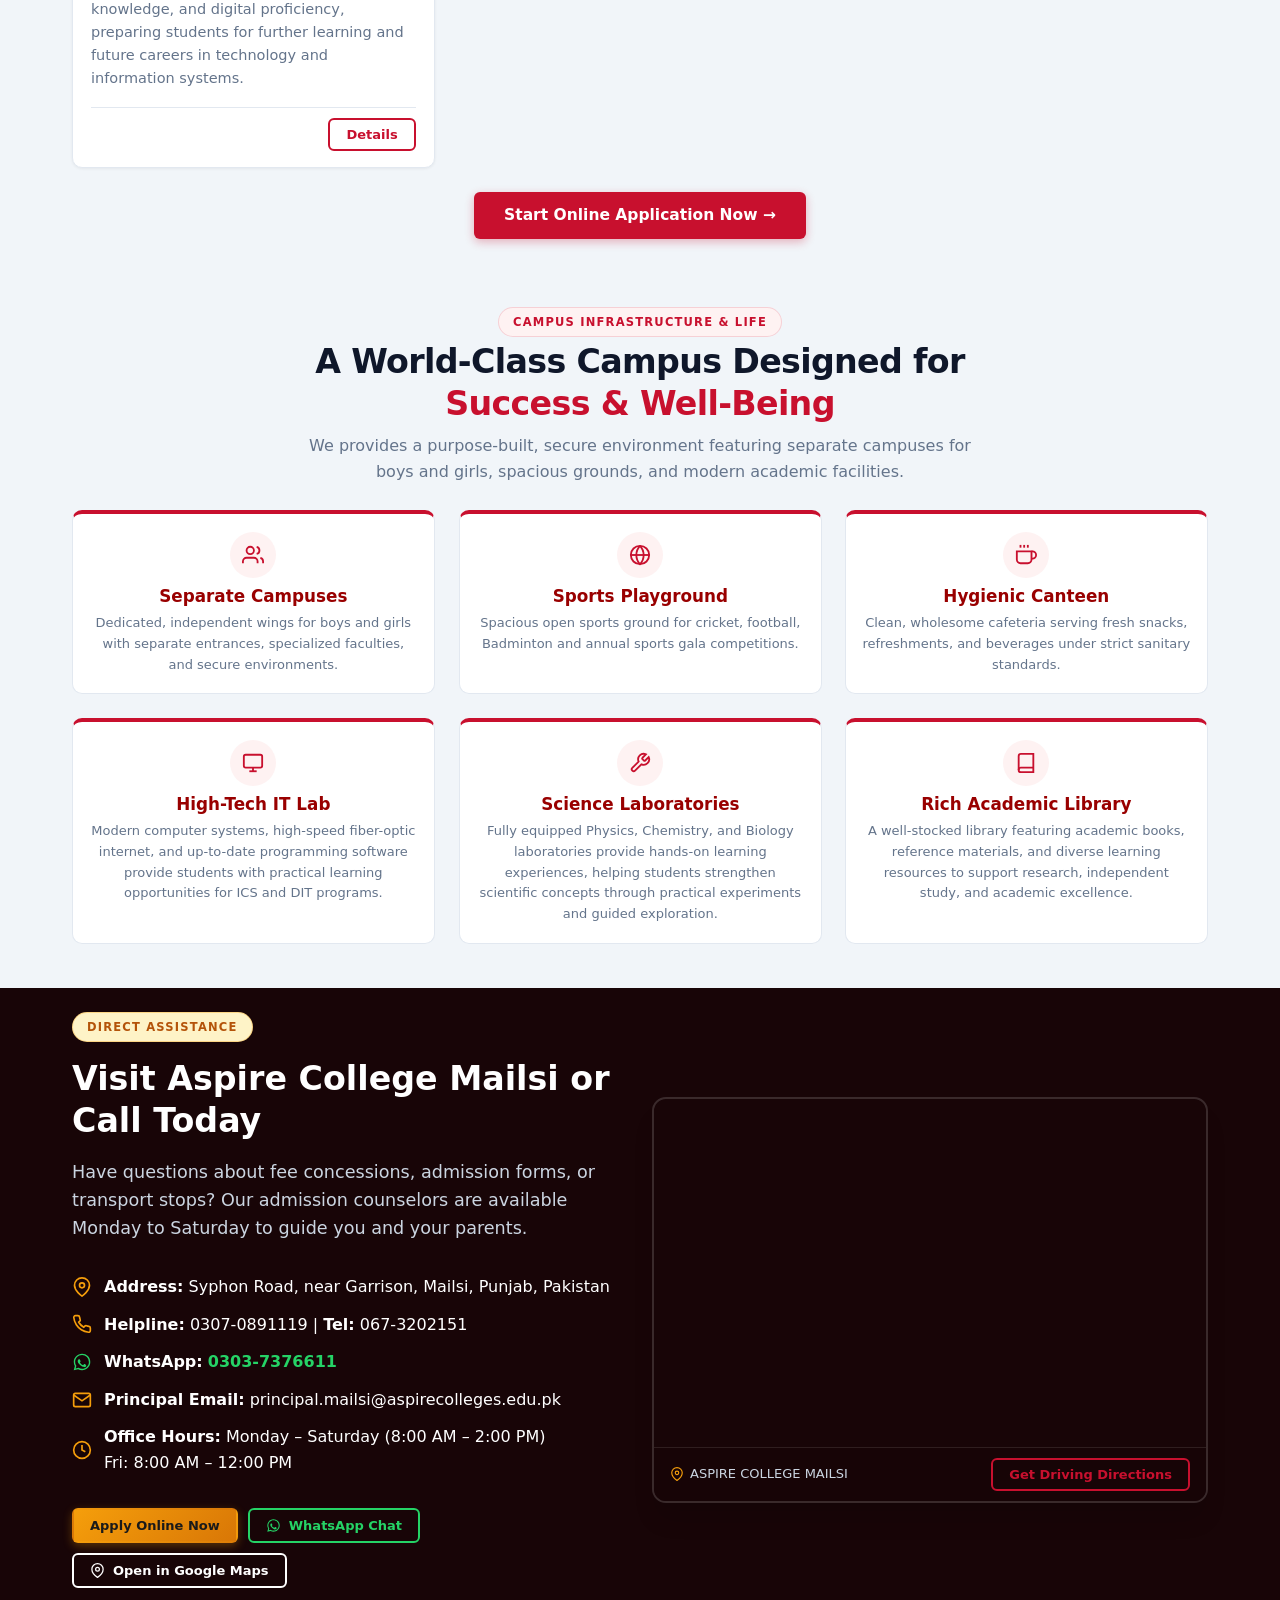
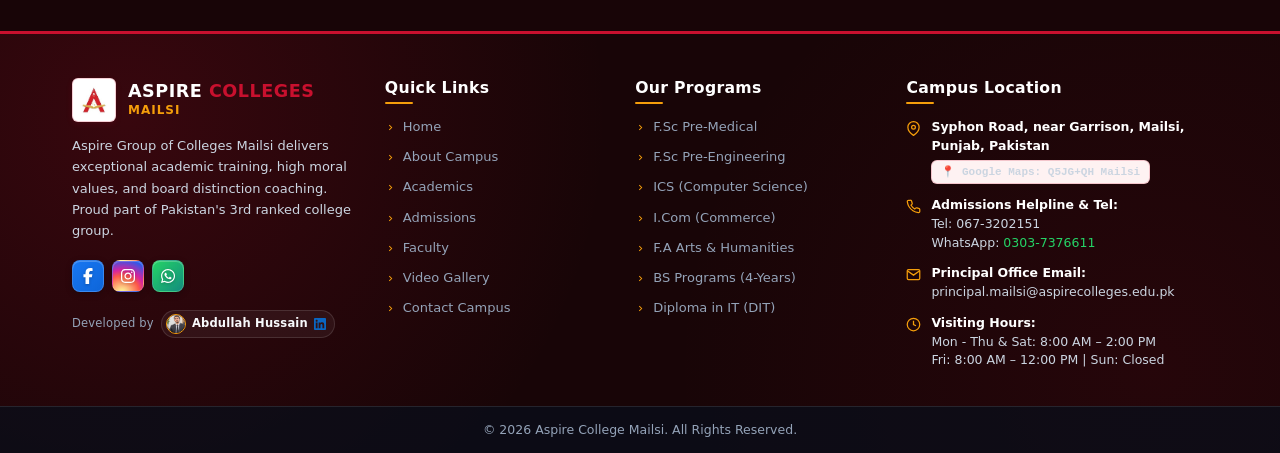
==== commit 0344853c: "Updated Files" ====
--- a/index.html
+++ b/index.html
@@ -96,10 +96,11 @@
     }
 
     .hero-title .gold-gradient {
-      background: linear-gradient(135deg, #ffffff 0%, #ffd166 25%, #f59e0b 60%, #fbbf24 100%);
-      -webkit-background-clip: text;
-      -webkit-text-fill-color: transparent;
-      filter: drop-shadow(0 2px 10px rgba(245, 158, 11, 0.35));
+      color: #fbbf24;
+      background: none;
+      -webkit-background-clip: initial;
+      -webkit-text-fill-color: #fbbf24;
+      text-shadow: 0 2px 14px rgba(0, 0, 0, 0.65), 0 0 24px rgba(251, 191, 36, 0.35);
       display: inline-block;
     }
 
@@ -113,22 +114,16 @@
     }
 
     .hero-lead {
-      color: #fbbf24;
+      color: #fde047;
       font-weight: 700;
-    }
-
-    /* Action Buttons & Helpline */
-    .hero-actions-wrapper {
-      display: flex;
-      flex-direction: column;
-      gap: 14px;
-      align-items: flex-start;
-    }
-
+      text-shadow: 0 1px 4px rgba(0, 0, 0, 0.5);
+    }
+
+    /* Action Buttons */
     .hero-actions {
       display: flex;
       flex-wrap: wrap;
-      gap: 12px;
+      gap: 14px;
       align-items: center;
     }
 
@@ -178,79 +173,9 @@
       box-shadow: 0 8px 24px rgba(0, 0, 0, 0.35);
     }
 
-    .hero-helpline-strip {
-      display: inline-flex;
-      align-items: center;
-      flex-wrap: wrap;
-      gap: 12px;
-      background: rgba(15, 23, 42, 0.55);
-      backdrop-filter: blur(12px);
-      -webkit-backdrop-filter: blur(12px);
-      border: 1px solid rgba(255, 255, 255, 0.16);
-      border-radius: var(--radius-full);
-      padding: 7px 16px;
-      box-shadow: 0 6px 18px rgba(0, 0, 0, 0.25);
-    }
-
-    .helpline-status {
-      display: inline-flex;
-      align-items: center;
-      gap: 6px;
-      font-size: 11.5px;
-      font-weight: 700;
-      color: #86efac;
-      text-transform: uppercase;
-      letter-spacing: 0.5px;
-    }
-
-    .status-pulse {
-      width: 8px;
-      height: 8px;
-      border-radius: 50%;
-      background: #22c55e;
-      box-shadow: 0 0 8px #22c55e;
-      display: inline-block;
-      animation: statusPulse 2s infinite ease-in-out;
-    }
-
-    @keyframes statusPulse {
-      0%, 100% { opacity: 1; transform: scale(1); }
-      50% { opacity: 0.45; transform: scale(0.85); }
-    }
-
-    .helpline-links {
-      display: inline-flex;
-      align-items: center;
-      gap: 10px;
-      font-size: 12.5px;
-    }
-
-    .helpline-item {
-      color: #f8fafc;
-      text-decoration: none;
-      display: inline-flex;
-      align-items: center;
-      gap: 5px;
-      font-weight: 600;
-      transition: color var(--transition-fast);
-    }
-
-    .helpline-item:hover {
-      color: #fbbf24;
-    }
-
-    .helpline-item.helpline-whatsapp {
-      color: #4ade80;
-    }
-
-    .helpline-item.helpline-whatsapp:hover {
-      color: #86efac;
-    }
-
-    .helpline-sep {
-      color: rgba(255, 255, 255, 0.3);
-      font-size: 12px;
-    }
+
+
+
 
 
 
@@ -295,10 +220,7 @@
         line-height: 1.55;
         margin-bottom: 16px;
       }
-      .hero-actions-wrapper {
-        width: 100%;
-        gap: 10px;
-      }
+
       .hero-actions {
         width: 100%;
         flex-direction: row;
@@ -314,20 +236,7 @@
         text-align: center;
         white-space: nowrap;
       }
-      .hero-helpline-strip {
-        width: 100%;
-        justify-content: space-between;
-        padding: 7px 12px;
-        border-radius: 10px;
-        gap: 8px;
-      }
-      .helpline-status {
-        font-size: 10.5px;
-      }
-      .helpline-links {
-        font-size: 11.5px;
-        gap: 6px;
-      }
+
 
       .message-box {
         padding: 16px 18px;
@@ -432,10 +341,10 @@
         <a href="about.html" class="nav-link">About Us</a>
         <a href="academics.html" class="nav-link">Academics</a>
         <a href="admissions.html" class="nav-link">Admissions</a>
-        <a href="staff.html" class="nav-link">Staff & Faculty</a>
+        <a href="staff.html" class="nav-link">Faculty</a>
         <a href="gallery.html" class="nav-link">Gallery</a>
         <a href="updates.html" class="nav-link">Updates</a>
-        <a href="help.html" class="nav-link">Help & FAQ</a>
+        <a href="help.html" class="nav-link">FAQs</a>
         <a href="contact.html" class="nav-link">Contact</a>
       </nav>
 
@@ -526,35 +435,14 @@
             <strong class="hero-lead">Your Future Starts Here!</strong>
             Empowering Mailsi’s youth with premier intermediate & degree education, expert faculty mentoring, modern science labs, and proven board distinction results.
           </p>
-          <div class="hero-actions-wrapper">
-            <div class="hero-actions">
-              <a href="admissions.html" class="btn btn-hero-primary">
-                <span>Apply for Admission</span>
-                <svg width="15" height="15" viewBox="0 0 24 24" fill="none" stroke="currentColor" stroke-width="2.4"><path d="M5 12h14M12 5l7 7-7 7"/></svg>
-              </a>
-              <a href="academics.html" class="btn btn-hero-secondary">
-                <span>Explore Programs</span>
-              </a>
-            </div>
-
-            <!-- Direct Admissions Helpline Strip -->
-            <div class="hero-helpline-strip">
-              <div class="helpline-status">
-                <span class="status-pulse"></span>
-                <span>Admissions Contact</span>
-              </div>
-              <div class="helpline-links">
-                <a href="tel:03070891119" class="helpline-item" title="Call Admissions Office">
-                  <svg width="13" height="13" viewBox="0 0 24 24" fill="none" stroke="currentColor" stroke-width="2.2"><path d="M22 16.92v3a2 2 0 0 1-2.18 2 19.79 19.79 0 0 1-8.63-3.07 19.5 19.5 0 0 1-6-6 19.79 19.79 0 0 1-3.07-8.67A2 2 0 0 1 4.11 2h3a2 2 0 0 1 2 1.72 12.84 12.84 0 0 0 .7 2.81 2 2 0 0 1-.45 2.11L8.09 9.91a16 16 0 0 0 6 6l1.27-1.27a2 2 0 0 1 2.11-.45 12.84 12.84 0 0 0 2.81.7A2 2 0 0 1 22 16.92z"></path></svg>
-                  <span>0307-0891119</span>
-                </a>
-                <span class="helpline-sep">&bull;</span>
-                <a href="https://api.whatsapp.com/send?phone=923037376611" target="_blank" rel="noopener noreferrer" class="helpline-item helpline-whatsapp" title="Chat on WhatsApp">
-                  <svg width="13" height="13" viewBox="0 0 24 24" fill="currentColor"><path d="M12.04 2c-5.46 0-9.91 4.45-9.91 9.91 0 1.75.46 3.45 1.32 4.95L2.05 22l5.25-1.38c1.45.79 3.08 1.21 4.74 1.21 5.46 0 9.91-4.45 9.91-9.91 0-2.65-1.03-5.14-2.9-7.01A9.816 9.816 0 0 0 12.04 2m.01 1.67c2.2 0 4.26.86 5.82 2.42a8.225 8.225 0 0 1 2.41 5.83c0 4.54-3.7 8.24-8.24 8.24-1.48 0-2.93-.4-4.2-1.15l-.3-.18-3.12.82.83-3.04-.2-.31a8.19 8.19 0 0 1-1.26-4.38c0-4.54 3.7-8.24 8.24-8.24m4.52 11.66c-.25-.13-1.47-.72-1.7-.81-.23-.08-.39-.13-.56.13-.17.25-.64.81-.79.97-.14.17-.29.19-.54.06-.25-.13-1.06-.39-2.03-1.25-.75-.67-1.26-1.5-1.41-1.75-.14-.25-.02-.39.11-.51.11-.11.25-.29.37-.43.13-.15.17-.25.25-.42.08-.17.04-.31-.02-.44-.06-.13-.56-1.34-.76-1.84-.2-.49-.4-.42-.56-.43h-.48c-.17 0-.44.06-.67.31-.23.25-.88.86-.88 2.1 0 1.24.9 2.44 1.03 2.61.13.17 1.78 2.71 4.3 3.8 2.52 1.09 2.52.73 2.98.69.46-.04 1.47-.6 1.68-1.18.21-.58.21-1.08.15-1.18-.06-.1-.23-.17-.48-.29z"/></svg>
-                  <span>WhatsApp Chat</span>
-                </a>
-              </div>
-            </div>
+          <div class="hero-actions">
+            <a href="admissions.html" class="btn btn-hero-primary">
+              <span>Apply for Admission</span>
+              <svg width="15" height="15" viewBox="0 0 24 24" fill="none" stroke="currentColor" stroke-width="2.4"><path d="M5 12h14M12 5l7 7-7 7"/></svg>
+            </a>
+            <a href="academics.html" class="btn btn-hero-secondary">
+              <span>Explore Programs</span>
+            </a>
           </div>
         </div>
       </div>
@@ -616,17 +504,17 @@
       <div class="section-header reveal">
         <span class="section-tag">Why Choose Us</span>
         <h2 class="section-title">The Premier Institution for <span class="highlight">Higher Secondary Education</span> in Mailsi</h2>
-        <p class="section-description">Aspire College Mailsi combines cutting-edge curriculum coverage, regular testing sessions, moral grooming, and board distinction coaching on Syphon Road, Mailsi.</p>
-      </div>
-
-      <div class="grid grid-3">
+        <p class="section-description">Aspire College Mailsi is committed to academic excellence through a modern, comprehensive curriculum, regular assessment sessions, character building, and focused coaching to help students achieve outstanding board examination results. Conveniently located on Syphon Road, Mailsi, we strive to nurture confident, disciplined, and high-achieving individuals.</p>
+      </div>
+
+      <div class="grid grid-3 feature-cards-grid">
         <!-- Card 1 -->
         <div class="card reveal delay-100">
           <div class="card-icon-wrapper">
             <svg viewBox="0 0 24 24" fill="none" stroke="currentColor" stroke-width="2"><path d="M22 10v6M2 10l10-5 10 5-10 5z"></path><path d="M6 12v5c3 3 9 3 12 0v-5"></path></svg>
           </div>
           <h3 class="card-title">Academic Excellence</h3>
-          <p class="card-text">Aspire covers syllabus systematically with structured daily, monthly assessments, comprehensive send-up exams, and targeted test sessions to ensure 100% board preparedness.</p>
+          <p class="card-text">Aspire College follows a systematic syllabus plan with structured learning phases. We conduct daily and monthly assessments, comprehensive send-up examinations, and targeted test sessions to ensure students are fully prepared for their board examinations.</p>
           <a href="academics.html" class="btn btn-outline btn-sm">Learn More &rarr;</a>
         </div>
 
@@ -636,7 +524,7 @@
             <svg viewBox="0 0 24 24" fill="none" stroke="currentColor" stroke-width="2"><path d="M17 21v-2a4 4 0 0 0-4-4H5a4 4 0 0 0-4 4v2"></path><circle cx="9" cy="7" r="4"></circle><path d="M23 21v-2a4 4 0 0 0-3-3.87"></path><path d="M16 3.13a4 4 0 0 1 0 7.75"></path></svg>
           </div>
           <h3 class="card-title">Seasoned Faculty</h3>
-          <p class="card-text">Our distinguished subject specialists and lecturers bring years of proven pedagogical experience in producing top BISE Multan position holders.</p>
+          <p class="card-text">Our experienced subject specialists and dedicated lecturers provide quality education and expert guidance, helping students achieve outstanding results in examinations and ensures every student receives the support and confidence needed to excel academically.</p>
           <a href="staff.html" class="btn btn-outline btn-sm">Meet Our Staff &rarr;</a>
         </div>
 
@@ -646,8 +534,8 @@
             <svg viewBox="0 0 24 24" fill="none" stroke="currentColor" stroke-width="2"><circle cx="12" cy="12" r="10"></circle><path d="M12 6v6l4 2"></path></svg>
           </div>
           <h3 class="card-title">Continuous Testing Sessions</h3>
-          <p class="card-text">Early starter batches and continuous 4-month academic prep bridge the transition from Matriculation to Intermediate with zero wasted study time.</p>
-          <a href="admissions.html" class="btn btn-outline btn-sm">Admissions Guide &rarr;</a>
+          <p class="card-text">Our comprehensive testing system begins in the very first month of the new batch and continues throughout the academic year in multiple phases. Regular assessments help students strengthen their concepts, track their progress, and stay fully prepared for board examinations.</p>
+          <a href="academics.html" class="btn btn-outline btn-sm">Academic Calender &rarr;</a>
         </div>
 
         <!-- Card 4 -->
@@ -676,8 +564,8 @@
             <svg viewBox="0 0 24 24" fill="none" stroke="currentColor" stroke-width="2"><rect x="1" y="3" width="15" height="13"></rect><polygon points="16 8 20 8 23 11 23 16 16 16 16 8"></polygon><circle cx="5.5" cy="18.5" r="2.5"></circle><circle cx="18.5" cy="18.5" r="2.5"></circle></svg>
           </div>
           <h3 class="card-title">Safe Transport Service</h3>
-          <p class="card-text">Dedicated, monitored college vans and buses covering Syphon Road, Garrison, Mailsi City, Tibba Sultan Pur, Mitroo, and adjoining rural catchments.</p>
-          <a href="contact.html" class="btn btn-outline btn-sm">Transport Routes &rarr;</a>
+          <p class="card-text">Dedicated, monitored college vans and buses covering Mailsi City, and adjoining rural catchments.</p>
+          <a href="help.html" class="btn btn-outline btn-sm">Transport Routes &rarr;</a>
         </div>
       </div>
     </div>
@@ -686,7 +574,7 @@
    <!-- Campus Leadership: Director & Principal Messages -->
   <section class="section">
     <div class="container">
-      <div class="section-header reveal text-center" style="margin-bottom: var(--space-3xl);">
+      <div class="section-header reveal text-center">
         <span class="section-tag">Campus Leadership</span>
         <h2 class="section-title">Guiding Visions for <span class="highlight">Academic Excellence</span></h2>
         <p class="section-description">Dedicated leadership shaping the scholastic future, digital skills, and moral character of Mailsi's youth.</p>
@@ -695,7 +583,7 @@
       <!-- Director Profile: Umar Khan Saggu -->
       <div class="grid grid-2 items-center" style="margin-bottom: var(--space-xl); gap: var(--space-xl);">
         <div class="reveal-left">
-          <img src="images/director.jpg" alt="Umar Khan Saggu Director Aspire Group of Colleges Mailsi" style="width: 100%; max-height: 280px; object-fit: cover; object-position: center 25%; border-radius: var(--radius-md); box-shadow: var(--shadow-md); border: 2px solid var(--color-border);" loading="lazy">
+          <img src="images/director.jpg" alt="Umar Khan Saggu Director Aspire Group of Colleges Mailsi" style="width: 100%; max-height: 385px; object-fit: cover; object-position: center 25%; border-radius: var(--radius-md); box-shadow: var(--shadow-md); border: 2px solid var(--color-border);" loading="lazy">
           <div style="background: var(--color-navy); color: #ffffff; padding: 12px 18px; border-radius: 0 0 var(--radius-md) var(--radius-md); margin-top: -6px;">
             <div style="font-weight: 700; color: #ffffff; font-size: 1.08rem;">Umar Khan Saggu</div>
             <div style="font-size: 13px; color: #cbd5e1;">Director, Aspire Group of Colleges Mailsi</div>
@@ -722,7 +610,7 @@
       <div class="grid grid-2 items-center" style="gap: var(--space-xl);">
         <div class="reveal-left">
           <div class="message-box" style="border-left: 5px solid var(--color-primary); padding: 24px 26px;">
-            <span class="section-tag gold" style="font-size: 11.5px; margin-bottom: 4px;">Academic Leadership</span>
+            <span class="section-tag gold" style="font-size: 11.5px; margin-bottom: 4px;">Campus Principal</span>
             <h3 class="card-title" style="font-size: 1.3rem; margin-top: 4px; margin-bottom: 8px;">Message from Campus Principal</h3>
             <p class="card-text" style="font-size: 0.98rem; line-height: 1.62; margin-top: 6px; margin-bottom: 8px;">
               "At Aspire Group of Colleges Mailsi, we believe that every student in our city possesses extraordinary potential. Our campus was founded to provide the daughters and sons of Mailsi an educational ecosystem that matches the best metropolitan institutions."
@@ -734,22 +622,16 @@
               — Ch Shahid Naveed, Principal
             </div>
             <div style="margin-top: 6px; font-size: 13px;">
-              <a href="mailto:principal.mailsi@aspirecolleges.edu.pk" style="color: var(--color-primary); font-weight: 600; text-decoration: underline;">
-                ✉ principal.mailsi@aspirecolleges.edu.pk
-              </a>
             </div>
           </div>
         </div>
 
         <div class="reveal-right">
-          <img src="images/principal.jpg" alt="Ch Shahid Naveed Principal Aspire College Mailsi" style="width: 100%; max-height: 280px; object-fit: cover; object-position: center top; border-radius: var(--radius-md); box-shadow: var(--shadow-md); border: 2px solid var(--color-border);">
+          <img src="images/principal.jpg" alt="Ch Shahid Naveed Principal Aspire College Mailsi" style="width: 100%; max-height: 323px; object-fit: cover; object-position: center top; border-radius: var(--radius-md); box-shadow: var(--shadow-md); border: 2px solid var(--color-border);">
           <div style="background: var(--color-navy); color: #ffffff; padding: 12px 18px; border-radius: 0 0 var(--radius-md) var(--radius-md); margin-top: -6px;">
             <div style="font-weight: 700; color: #ffffff; font-size: 1.08rem;">Ch Shahid Naveed</div>
             <div style="font-size: 13px; color: #cbd5e1;">Principal, Aspire Group of Colleges Mailsi</div>
             <div style="margin-top: 3px; font-size: 13px;">
-              <a href="mailto:principal.mailsi@aspirecolleges.edu.pk" style="color: #93c5fd; text-decoration: underline;">
-                ✉ principal.mailsi@aspirecolleges.edu.pk
-              </a>
             </div>
           </div>
         </div>
@@ -776,9 +658,8 @@
             <div class="program-meta">
               <span>⏱ 2 Years</span>
             </div>
-            <p class="card-text">Specialized coaching in Biology, Chemistry, and Physics with dedicated MDCAT preparation and rigorous lab work for aspiring doctors.</p>
+            <p class="card-text">Comprehensive education in Biology, Chemistry, and Physics, supported by practical laboratory work and focused MDCAT preparation to help aspiring medical students successfully achieve their goals.</p>
             <div class="program-card-footer">
-              <span class="badge badge-primary">Eligibility: 80%+</span>
               <a href="academics.html" class="btn btn-outline btn-sm">Details</a>
             </div>
           </div>
@@ -793,9 +674,8 @@
             <div class="program-meta">
               <span>⏱ 2 Years</span>
             </div>
-            <p class="card-text">Rigorous training in Mathematics, Physics, and Chemistry preparing candidates for ECAT, UET, NUST, and leading engineering institutions.</p>
+            <p class="card-text">Develop strong mathematical, scientific, and problem-solving skills through focused learning in Mathematics, Physics, and Chemistry, preparing students for advanced studies and successful careers in engineering and technology</p>
             <div class="program-card-footer">
-              <span class="badge badge-primary">Eligibility: 70%+</span>
               <a href="academics.html" class="btn btn-outline btn-sm">Details</a>
             </div>
           </div>
@@ -810,9 +690,8 @@
             <div class="program-meta">
               <span>⏱ 2 Years</span>
             </div>
-            <p class="card-text">Learn programming, computer hardware, algorithms, and applied mathematics. The primary foundation for Software Engineering and Artificial Intelligence.</p>
+            <p class="card-text">Build a strong foundation in Computer Science, Mathematics, and programming while developing problem-solving and analytical skills for future studies in Software Engineering, Artificial Intelligence, and Information Technology.</p>
             <div class="program-card-footer">
-              <span class="badge badge-primary">Eligibility: 60%+</span>
               <a href="academics.html" class="btn btn-outline btn-sm">Details</a>
             </div>
           </div>
@@ -822,14 +701,13 @@
         <div class="program-card reveal delay-100">
           <img src="images/commerce.jpg" alt="I.Com Commerce" class="program-card-img" style="object-position: top center;" loading="lazy" decoding="async">
           <div class="program-card-body">
-            <span class="program-tag">Commerce</span>
+            <span class="program-tag">Intermediate</span>
             <h3 class="program-title">I.Com (Intermediate in Commerce)</h3>
             <div class="program-meta">
               <span>⏱ 2 Years</span>
             </div>
-            <p class="card-text">Accounting, Banking, Principles of Commerce, and Economics. Tailored for future Chartered Accountants (CA), ACCA, and banking executives.</p>
+            <p class="card-text">Gain essential knowledge of Accounting, Commerce, and Economics while developing financial literacy and business skills, preparing students for higher studies and careers in banking, management, and finance.</p>
             <div class="program-card-footer">
-              <span class="badge badge-primary">Eligibility: 50%+</span>
               <a href="academics.html" class="btn btn-outline btn-sm">Details</a>
             </div>
           </div>
@@ -844,9 +722,8 @@
             <div class="program-meta">
               <span>⏱ 2 Years</span>
             </div>
-            <p class="card-text">Flexible subject combinations including Civics, Islamic Studies, Economics, Statistics, and Education for law, civil services (CSS), and literature.</p>
+            <p class="card-text">Explore Humanities and General Science through flexible subject combinations, developing critical thinking and communication skills for higher studies and future careers in law, education, and public service.</p>
             <div class="program-card-footer">
-              <span class="badge badge-primary">Eligibility: 50%+</span>
               <a href="academics.html" class="btn btn-outline btn-sm">Details</a>
             </div>
           </div>
@@ -857,14 +734,12 @@
           <img src="images/bs-programs-admissions.jpg" alt="BS Programs Admissions Open Aspire College Mailsi" class="program-card-img" style="object-position: top center;" loading="lazy" decoding="async">
           <div class="program-card-body">
             <span class="program-tag">Graduation</span>
-            <h3 class="program-title">BS Programs (Admissions Open)</h3>
+            <h3 class="program-title">BS Programs</h3>
             <div class="program-meta">
               <span>⏱ 4 Years</span>
-              <span>📍 University Affiliated</span>
-            </div>
-            <p class="card-text">Offering BS Computer Science, BS English, BS Zoology, BS Artificial Intelligence, and BS Mathematics. Admissions open now! Helpline: 0303-7376611 / 0307-0574260.</p>
+            </div>
+            <p class="card-text">Explore diverse fields of Computer Science, English, Zoology, Artificial Intelligence, and Mathematics, building strong knowledge and practical skills for advanced studies and successful future professional careers.</p>
             <div class="program-card-footer">
-              <span class="badge badge-gold">Admissions Open</span>
               <a href="academics.html" class="btn btn-outline btn-sm">Details</a>
             </div>
           </div>
@@ -878,24 +753,20 @@
             <h3 class="program-title">Diploma in Information Tech (DIT)</h3>
             <div class="program-meta">
               <span>⏱ 2 Years (4 Semesters)</span>
-              <span>📍 Hands-on Labs</span>
-            </div>
-            <p class="card-text">Comprehensive practical IT skills, computer fundamentals, office automation, web development, and graphic design for today's digital economy.</p>
+            </div>
+            <p class="card-text">Develop practical computer skills, IT knowledge, and digital proficiency, preparing students for further learning and future careers in technology and information systems.</p>
             <div class="program-card-footer">
-              <span class="badge badge-gold">Admissions Open</span>
               <a href="admissions.html" class="btn btn-outline btn-sm">Details</a>
             </div>
           </div>
         </div>
       </div>
 
-      <div class="text-center" style="margin-top: var(--space-2xl);">
+      <div class="text-center" style="margin-top: var(--space-lg);">
         <a href="admissions.html" class="btn btn-primary btn-lg">Start Online Application Now &rarr;</a>
       </div>
     </div>
   </section>
-
- 
 
   <!-- Campus Facilities Preview -->
   <section class="section section-alt">
@@ -903,7 +774,7 @@
       <div class="section-header reveal text-center">
         <span class="section-tag">Campus Infrastructure & Life</span>
         <h2 class="section-title">A World-Class Campus Designed for <span class="highlight">Success & Well-Being</span></h2>
-        <p class="section-description">Aspire College on Syphon Road provides a purpose-built, secure environment featuring separate campuses for boys and girls, spacious grounds, and modern academic facilities.</p>
+        <p class="section-description">We provides a purpose-built, secure environment featuring separate campuses for boys and girls, spacious grounds, and modern academic facilities.</p>
       </div>
 
       <div class="grid grid-3" style="gap: var(--space-lg);">
@@ -922,7 +793,7 @@
             <svg width="24" height="24" viewBox="0 0 24 24" fill="none" stroke="currentColor" stroke-width="2"><circle cx="12" cy="12" r="10"></circle><path d="M12 2a14.5 14.5 0 0 0 0 20 14.5 14.5 0 0 0 0-20"></path><path d="M2 12h20"></path></svg>
           </div>
           <h4 style="font-size: 1.05rem; margin-bottom: 6px; color: var(--color-primary-dark);">Sports Playground</h4>
-          <p class="card-text" style="font-size: 13px;">Spacious open sports ground for cricket, football, volleyball, athletics, and annual sports gala competitions.</p>
+          <p class="card-text" style="font-size: 13px;">Spacious open sports ground for cricket, football, Badminton and annual sports gala competitions.</p>
         </div>
 
         <!-- 3. Hygienic Canteen -->
@@ -940,7 +811,7 @@
             <svg width="24" height="24" viewBox="0 0 24 24" fill="none" stroke="currentColor" stroke-width="2"><rect x="2" y="3" width="20" height="14" rx="2" ry="2"></rect><line x1="8" y1="21" x2="16" y2="21"></line><line x1="12" y1="17" x2="12" y2="21"></line></svg>
           </div>
           <h4 style="font-size: 1.05rem; margin-bottom: 6px; color: var(--color-primary-dark);">High-Tech IT Lab</h4>
-          <p class="card-text" style="font-size: 13px;">Modern Core-i5 computing systems, high-speed optical fiber internet, and programming software for ICS and DIT.</p>
+          <p class="card-text" style="font-size: 13px;">Modern computer systems, high-speed fiber-optic internet, and up-to-date programming software provide students with practical learning opportunities for ICS and DIT programs.</p>
         </div>
 
         <!-- 5. Science Laboratories -->
@@ -949,7 +820,7 @@
             <svg width="24" height="24" viewBox="0 0 24 24" fill="none" stroke="currentColor" stroke-width="2"><path d="M14.7 6.3a1 1 0 0 0 0 1.4l1.6 1.6a1 1 0 0 0 1.4 0l3.77-3.77a6 6 0 0 1-7.94 7.94l-6.91 6.91a2.12 2.12 0 0 1-3-3l6.91-6.91a6 6 0 0 1 7.94-7.94l-3.76 3.76z"></path></svg>
           </div>
           <h4 style="font-size: 1.05rem; margin-bottom: 6px; color: var(--color-primary-dark);">Science Laboratories</h4>
-          <p class="card-text" style="font-size: 13px;">Fully equipped Physics, Chemistry, and Biology practical labs meeting complete BISE Multan examination standards.</p>
+          <p class="card-text" style="font-size: 13px;">Fully equipped Physics, Chemistry, and Biology laboratories provide hands-on learning experiences, helping students strengthen scientific concepts through practical experiments and guided exploration.</p>
         </div>
 
         <!-- 6. Academic Library -->
@@ -958,7 +829,7 @@
             <svg width="24" height="24" viewBox="0 0 24 24" fill="none" stroke="currentColor" stroke-width="2"><path d="M4 19.5A2.5 2.5 0 0 1 6.5 17H20"></path><path d="M6.5 2H20v20H6.5A2.5 2.5 0 0 1 4 19.5v-15A2.5 2.5 0 0 1 6.5 2z"></path></svg>
           </div>
           <h4 style="font-size: 1.05rem; margin-bottom: 6px; color: var(--color-primary-dark);">Rich Academic Library</h4>
-          <p class="card-text" style="font-size: 13px;">Over 5,000 academic curriculum books, research reference texts, and past 10 years solved board papers.</p>
+          <p class="card-text" style="font-size: 13px;">A well-stocked library featuring academic books, reference materials, and diverse learning resources to support research, independent study, and academic excellence.</p>
         </div>
       </div>
     </div>
@@ -977,23 +848,24 @@
           <div style="display: flex; flex-direction: column; gap: 12px; margin-bottom: var(--space-xl);">
             <div style="display: flex; align-items: center; gap: 12px;">
               <svg width="20" height="20" color="var(--color-gold)" viewBox="0 0 24 24" fill="none" stroke="currentColor" stroke-width="2"><path d="M21 10c0 7-9 13-9 13s-9-6-9-13a9 9 0 0 1 18 0z"></path><circle cx="12" cy="10" r="3"></circle></svg>
-              <span><strong>Address:</strong> Syphon Road, near Mailsi, Garrison, Mailsi, 61200, Pakistan</span>
+              <span><strong>Address:</strong> Syphon Road, near Garrison, Mailsi, Punjab, Pakistan</span>
             </div>
             <div style="display: flex; align-items: center; gap: 12px;">
               <svg width="20" height="20" color="var(--color-gold)" viewBox="0 0 24 24" fill="none" stroke="currentColor" stroke-width="2"><path d="M22 16.92v3a2 2 0 0 1-2.18 2 19.79 19.79 0 0 1-8.63-3.07 19.5 19.5 0 0 1-6-6 19.79 19.79 0 0 1-3.07-8.67A2 2 0 0 1 4.11 2h3a2 2 0 0 1 2 1.72 12.84 12.84 0 0 0 .7 2.81 2 2 0 0 1-.45 2.11L8.09 9.91a16 16 0 0 0 6 6l1.27-1.27a2 2 0 0 1 2.11-.45 12.84 12.84 0 0 0 2.81.7A2 2 0 0 1 22 16.92z"></path></svg>
-              <span><strong>Helpline:</strong> <a href="tel:03070891119" style="color:#ffffff; text-decoration: underline; font-weight: 700;">0307-0891119</a> | <strong>Tel:</strong> <a href="tel:0673202151" style="color:#ffffff; text-decoration: underline;">067-3202151</a></span>
+             <span><strong>Helpline:</strong> <a href="tel:03070891119" style="color:#ffffff; text-decoration: none; font-weight: 400;">0307-0891119</a> | <strong>Tel:</strong> <a href="tel:0673202151" style="color:#ffffff; text-decoration: none;">067-3202151</a></span>
+
             </div>
             <div style="display: flex; align-items: center; gap: 12px;">
               <svg width="20" height="20" color="#25d366" viewBox="0 0 24 24" fill="currentColor"><path d="M12.04 2c-5.46 0-9.91 4.45-9.91 9.91 0 1.75.46 3.45 1.32 4.95L2.05 22l5.25-1.38c1.45.79 3.08 1.21 4.74 1.21 5.46 0 9.91-4.45 9.91-9.91 0-2.65-1.03-5.14-2.9-7.01A9.816 9.816 0 0 0 12.04 2m.01 1.67c2.2 0 4.26.86 5.82 2.42a8.225 8.225 0 0 1 2.41 5.83c0 4.54-3.7 8.24-8.24 8.24-1.48 0-2.93-.4-4.2-1.15l-.3-.18-3.12.82.83-3.04-.2-.31a8.19 8.19 0 0 1-1.26-4.38c0-4.54 3.7-8.24 8.24-8.24m4.52 11.66c-.25-.13-1.47-.72-1.7-.81-.23-.08-.39-.13-.56.13-.17.25-.64.81-.79.97-.14.17-.29.19-.54.06-.25-.13-1.06-.39-2.03-1.25-.75-.67-1.26-1.5-1.41-1.75-.14-.25-.02-.39.11-.51.11-.11.25-.29.37-.43.13-.15.17-.25.25-.42.08-.17.04-.31-.02-.44-.06-.13-.56-1.34-.76-1.84-.2-.49-.4-.42-.56-.43h-.48c-.17 0-.44.06-.67.31-.23.25-.88.86-.88 2.1 0 1.24.9 2.44 1.03 2.61.13.17 1.78 2.71 4.3 3.8 2.52 1.09 2.52.73 2.98.69.46-.04 1.47-.6 1.68-1.18.21-.58.21-1.08.15-1.18-.06-.1-.23-.17-.48-.29z"/></svg>
-              <span><strong>WhatsApp:</strong> <a href="https://api.whatsapp.com/send?phone=923037376611" target="_blank" rel="noopener noreferrer" style="color:#25d366; font-weight:700; text-decoration:underline;">0303-7376611</a></span>
+              <span><strong>WhatsApp:</strong> <a href="https://api.whatsapp.com/send?phone=923037376611" target="_blank" rel="noopener noreferrer" style="color:#25d366; font-weight:600;">0303-7376611</a></span>
             </div>
             <div style="display: flex; align-items: center; gap: 12px;">
               <svg width="20" height="20" color="var(--color-gold)" viewBox="0 0 24 24" fill="none" stroke="currentColor" stroke-width="2"><path d="M4 4h16c1.1 0 2 .9 2 2v12c0 1.1-.9 2-2 2H4c-1.1 0-2-.9-2-2V6c0-1.1.9-2 2-2z"></path><polyline points="22,6 12,13 2,6"></polyline></svg>
-              <span><strong>Principal Email:</strong> <a href="mailto:principal.mailsi@aspirecolleges.edu.pk" style="color:#ffffff; text-decoration: underline;">principal.mailsi@aspirecolleges.edu.pk</a></span>
+              <span><strong>Principal Email:</strong> <a href="mailto:principal.mailsi@aspirecolleges.edu.pk" style="color:#ffffff; ">principal.mailsi@aspirecolleges.edu.pk</a></span>
             </div>
             <div style="display: flex; align-items: center; gap: 12px;">
               <svg width="20" height="20" color="var(--color-gold)" viewBox="0 0 24 24" fill="none" stroke="currentColor" stroke-width="2"><circle cx="12" cy="12" r="10"></circle><polyline points="12 6 12 12 16 14"></polyline></svg>
-              <span><strong>Office Hours:</strong> Monday – Saturday (8:00 AM – 2:00 PM)</span>
+              <span><strong>Office Hours:</strong> Monday – Saturday (8:00 AM – 2:00 PM)<br>Fri: 8:00 AM – 12:00 PM</span>
             </div>
           </div>
           <div style="display: flex; gap: 10px; flex-wrap: wrap;">
@@ -1026,9 +898,9 @@
               <svg width="14" height="14" viewBox="0 0 24 24" fill="none" stroke="var(--color-gold)" stroke-width="2"><path d="M21 10c0 7-9 13-9 13s-9-6-9-13a9 9 0 0 1 18 0z"></path><circle cx="12" cy="10" r="3"></circle></svg>
               ASPIRE COLLEGE MAILSI
             </span>
-            <a href="https://www.google.com/maps/place/ASPIRE+COLLEGE+MAILSI/@29.7819947,72.1758273,19.19z/data=!4m14!1m7!3m6!1s0x393c8f36699b746b:0xa9727dcd958ebd5!2sASPIRE+COLLEGE+MAILSI!8m2!3d29.7818991!4d72.176424!16s%2Fg%2F11j7vnq01x!3m5!1s0x393c8f36699b746b:0xa9727dcd958ebd5!8m2!3d29.7818991!4d72.176424!16s%2Fg%2F11j7vnq01x?entry=ttu&g_ep=EgoyMDI2MDkwOS4wIKXMDSoASAFQAw%3D%3D" target="_blank" rel="noopener noreferrer" style="color: var(--color-gold); font-weight: 700; text-decoration: underline;">
-              Open Full Map &rarr;
-            </a>
+            <a href="https://www.google.com/maps/place/ASPIRE+COLLEGE+MAILSI/@29.7819947,72.1758273,19.19z/data=!4m14!1m7!3m6!1s0x393c8f36699b746b:0xa9727dcd958ebd5!2sASPIRE+COLLEGE+MAILSI!8m2!3d29.7818991!4d72.176424!16s%2Fg%2F11j7vnq01x!3m5!1s0x393c8f36699b746b:0xa9727dcd958ebd5!8m2!3d29.7818991!4d72.176424!16s%2Fg%2F11j7vnq01x?entry=ttu&g_ep=EgoyMDI2MDkwOS4wIKXMDSoASAFQAw%3D%3D" target="_blank" rel="noopener noreferrer" class="btn btn-outline btn-sm">
+            <span>Get Driving Directions</span>
+          </a>
           </div>
         </div>
       </div>
@@ -1055,13 +927,25 @@
           </p>
           <div class="social-links">
             <a href="https://www.facebook.com/p/Aspire-College-Mailsi-100057492817780/" target="_blank" rel="noopener noreferrer" class="social-btn social-fb" title="Facebook">
-              <svg viewBox="0 0 24 24"><path d="M18 2h-3a5 5 0 0 0-5 5v3H7v4h3v8h4v-8h3l1-4h-4V7a1 1 0 0 1 1-1h3z"/></svg>
+              <svg viewBox="0 0 320 512" aria-hidden="true"><path fill="currentColor" d="M80 299.3V512H196V299.3h86.5l18-97.8H196V166.9c0-51.7 20.3-71.5 72.7-71.5c16.3 0 29.4 .4 37 1.2V7.9C291.4 4 256.4 0 236.2 0C129.3 0 80 50.5 80 159.4v42.1H14v97.8H80z"/></svg>
             </a>
             <a href="https://www.instagram.com/aspirecollegemailsiofficial/" target="_blank" rel="noopener noreferrer" class="social-btn social-insta" title="Instagram">
-              <svg viewBox="0 0 24 24" fill="none" stroke="currentColor" stroke-width="2" stroke-linecap="round" stroke-linejoin="round"><rect x="2" y="2" width="20" height="20" rx="5" ry="5"></rect><path d="M16 11.37A4 4 0 1 1 12.63 8 4 4 0 0 1 16 11.37z"></path><line x1="17.5" y1="6.5" x2="17.51" y2="6.5"></line></svg>
+              <svg viewBox="0 0 448 512" aria-hidden="true"><path fill="currentColor" d="M224.1 141c-63.6 0-114.9 51.3-114.9 114.9s51.3 114.9 114.9 114.9S339 319.5 339 255.9 287.7 141 224.1 141zm0 189.6c-41.1 0-74.7-33.5-74.7-74.7s33.5-74.7 74.7-74.7 74.7 33.5 74.7 74.7-33.6 74.7-74.7 74.7zm146.4-194.3c0 14.9-12 26.8-26.8 26.8-14.9 0-26.8-12-26.8-26.8s12-26.8 26.8-26.8 26.8 12 26.8 26.8zm76.1 27.2c-1.7-35.9-9.9-67.7-36.2-93.9-26.2-26.2-58-34.4-93.9-36.2-37-2.1-147.9-2.1-184.9 0-35.8 1.7-67.6 9.9-93.9 36.1s-34.4 58-36.2 93.9c-2.1 37-2.1 147.9 0 184.9 1.7 35.9 9.9 67.7 36.2 93.9s58 34.4 93.9 36.2c37 2.1 147.9 2.1 184.9 0 35.9-1.7 67.7-9.9 93.9-36.2 26.2-26.2 34.4-58 36.2-93.9 2.1-37 2.1-147.8 0-184.8zM398.8 388c-7.8 19.6-22.9 34.7-42.6 42.6-29.5 11.7-99.5 9-132.1 9s-102.7 2.6-132.1-9c-19.6-7.8-34.7-22.9-42.6-42.6-11.7-29.5-9-99.5-9-132.1s-2.6-102.7 9-132.1c7.8-19.6 22.9-34.7 42.6-42.6 29.5-11.7 99.5-9 132.1-9s102.7-2.6 132.1 9c19.6 7.8 34.7 22.9 42.6 42.6 11.7 29.5 9 99.5 9 132.1s2.7 102.7-9 132.1z"/></svg>
             </a>
             <a href="https://api.whatsapp.com/send?phone=923037376611" target="_blank" rel="noopener noreferrer" class="social-btn social-wa" title="WhatsApp Helpline">
-              <svg viewBox="0 0 24 24"><path d="M21 11.5a8.38 8.38 0 0 1-.9 3.8 8.5 8.5 0 0 1-7.6 4.7 8.38 8.38 0 0 1-3.8-.9L3 21l1.9-5.7a8.38 8.38 0 0 1-.9-3.8 8.5 8.5 0 0 1 4.7-7.6 8.38 8.38 0 0 1 3.8-.9h.5a8.48 8.48 0 0 1 8 8v.5z"></path></svg>
+              <svg viewBox="0 0 448 512" aria-hidden="true"><path fill="currentColor" d="M380.9 97.1C339 55.1 283.2 32 223.9 32c-122.4 0-222 99.6-222 222 0 39.1 10.2 77.3 29.6 111L0 480l117.7-30.9c32.4 17.7 68.9 27 106.1 27h.1c122.3 0 224.1-99.6 224.1-222 0-59.3-25.2-115-67.1-157zm-157 341.6c-33.2 0-65.7-8.9-94-25.7l-6.7-4-69.8 18.3L72 359.2l-4.4-7c-18.5-29.4-28.2-63.3-28.2-98.2 0-101.7 82.8-184.5 184.6-184.5 49.3 0 95.6 19.2 130.4 54.1 34.8 34.9 56.2 81.2 56.1 130.5 0 101.8-84.9 184.6-186.6 184.6zm101.2-138.2c-5.5-2.8-32.8-16.2-37.9-18-5.1-1.9-8.8-2.8-12.5 2.8-3.7 5.6-14.3 18-17.6 21.8-3.2 3.7-6.5 4.2-12 1.4-32.6-16.3-54-29.1-75.5-66-5.7-9.8 5.7-9.1 16.3-30.3 1.8-3.7.9-6.9-.5-9.7-1.4-2.8-12.5-30.1-17.1-41.2-4.5-10.8-9.1-9.3-12.5-9.5-3.2-.2-6.9-.2-10.6-.2-3.7 0-9.7 1.4-14.8 6.9-5.1 5.6-19.4 19-19.4 46.3 0 27.3 19.9 53.7 22.6 57.4 2.8 3.7 39.1 59.7 94.8 83.8 35.2 15.2 49 16.5 66.6 13.9 10.7-1.6 32.8-13.4 37.4-26.4 4.6-13 4.6-24.1 3.2-26.4-1.3-2.5-5-3.9-10.5-6.6z"/></svg>
+            </a>
+          </div>
+
+          <!-- Developer Credit -->
+          <div class="footer-dev-credit">
+            <span class="dev-credit-text">Developed by</span>
+            <a href="https://www.linkedin.com/in/abdullahhussain006" target="_blank" rel="noopener noreferrer" class="dev-credit-link" title="Connect with Abdullah Hussain on LinkedIn">
+              <img src="images/abdullah-hussain.jpg" alt="Abdullah Hussain" class="dev-credit-avatar">
+              <span class="dev-credit-name">Abdullah Hussain</span>
+              <svg class="dev-linkedin-icon" viewBox="0 0 24 24" fill="currentColor" aria-hidden="true">
+                <path d="M20.447 20.452h-3.554v-5.569c0-1.328-.027-3.037-1.852-3.037-1.853 0-2.136 1.445-2.136 2.939v5.667H9.351V9h3.414v1.561h.046c.477-.9 1.637-1.85 3.37-1.85 3.601 0 4.267 2.37 4.267 5.455v6.286zM5.337 7.433c-1.144 0-2.063-.926-2.063-2.065 0-1.138.92-2.063 2.063-2.063 1.14 0 2.064.925 2.064 2.063 0 1.139-.925 2.065-2.064 2.065zm1.782 13.019H3.555V9h3.564v11.452zM22.225 0H1.771C.792 0 0 .774 0 1.729v20.542C0 23.227.792 24 1.771 24h20.451C23.2 24 24 23.227 24 22.271V1.729C24 .774 23.2 0 22.222 0h.003z"/>
+              </svg>
             </a>
           </div>
         </div>
@@ -1074,7 +958,7 @@
             <li class="footer-link-item"><a href="about.html"><svg viewBox="0 0 24 24" fill="currentColor"><path d="M8.59 16.59L13.17 12 8.59 7.41 10 6l6 6-6 6-1.41-1.41z"/></svg>About Campus</a></li>
             <li class="footer-link-item"><a href="academics.html"><svg viewBox="0 0 24 24" fill="currentColor"><path d="M8.59 16.59L13.17 12 8.59 7.41 10 6l6 6-6 6-1.41-1.41z"/></svg>Academics</a></li>
             <li class="footer-link-item"><a href="admissions.html"><svg viewBox="0 0 24 24" fill="currentColor"><path d="M8.59 16.59L13.17 12 8.59 7.41 10 6l6 6-6 6-1.41-1.41z"/></svg>Admissions</a></li>
-            <li class="footer-link-item"><a href="staff.html"><svg viewBox="0 0 24 24" fill="currentColor"><path d="M8.59 16.59L13.17 12 8.59 7.41 10 6l6 6-6 6-1.41-1.41z"/></svg>Faculty & Staff</a></li>
+            <li class="footer-link-item"><a href="staff.html"><svg viewBox="0 0 24 24" fill="currentColor"><path d="M8.59 16.59L13.17 12 8.59 7.41 10 6l6 6-6 6-1.41-1.41z"/></svg>Faculty</a></li>
             <li class="footer-link-item"><a href="gallery.html"><svg viewBox="0 0 24 24" fill="currentColor"><path d="M8.59 16.59L13.17 12 8.59 7.41 10 6l6 6-6 6-1.41-1.41z"/></svg>Video Gallery</a></li>
             <li class="footer-link-item"><a href="contact.html"><svg viewBox="0 0 24 24" fill="currentColor"><path d="M8.59 16.59L13.17 12 8.59 7.41 10 6l6 6-6 6-1.41-1.41z"/></svg>Contact Campus</a></li>
           </ul>
@@ -1109,8 +993,7 @@
               <svg viewBox="0 0 24 24" fill="none" stroke="currentColor" stroke-width="2"><path d="M22 16.92v3a2 2 0 0 1-2.18 2 19.79 19.79 0 0 1-8.63-3.07 19.5 19.5 0 0 1-6-6 19.79 19.79 0 0 1-3.07-8.67A2 2 0 0 1 4.11 2h3a2 2 0 0 1 2 1.72 12.84 12.84 0 0 0 .7 2.81 2 2 0 0 1-.45 2.11L8.09 9.91a16 16 0 0 0 6 6l1.27-1.27a2 2 0 0 1 2.11-.45 12.84 12.84 0 0 0 2.81.7A2 2 0 0 1 22 16.92z"></path></svg>
               <div>
                 <strong>Admissions Helpline & Tel:</strong><br>
-                <a href="tel:03070891119" style="font-weight: 700; color: var(--color-gold);">0307-0891119</a><br>
-                <span>Tel: </span><a href="tel:0673202151">067-3202151</a> | <span>WhatsApp: </span><a href="https://api.whatsapp.com/send?phone=923037376611" target="_blank" rel="noopener" style="color: #25d366;">0303-7376611</a>
+                Tel: </span><a href="tel:0673202151">067-3202151</a> <br> <span>WhatsApp:<a href="https://api.whatsapp.com/send?phone=923037376611" target="_blank" rel="noopener" style="color: #25d366;"> 0303-7376611</a>
               </div>
             </div>
             <div class="footer-contact-item">
--- a/css/variables.css
+++ b/css/variables.css
@@ -65,8 +65,8 @@
   --space-md: 1rem;      /* 16px */
   --space-lg: 1.5rem;    /* 24px */
   --space-xl: 2rem;      /* 32px */
-  --space-2xl: 3rem;     /* 48px */
-  --space-3xl: 4.25rem;  /* 68px */
+  --space-2xl: 2.25rem;  /* 36px */
+  --space-3xl: 2.75rem;  /* 44px */
 
   /* Radius */
   --radius-sm: 6px;
@@ -105,8 +105,8 @@
     --space-md: 0.9375rem;  /* 15px */
     --space-lg: 1.35rem;    /* 21.6px */
     --space-xl: 1.8rem;     /* 28.8px */
-    --space-2xl: 2.6rem;    /* 41.6px */
-    --space-3xl: 3.5rem;    /* 56px */
+    --space-2xl: 2rem;      /* 32px */
+    --space-3xl: 2.35rem;   /* 37.6px */
   }
 }
 
@@ -121,7 +121,7 @@
     --space-md: 0.8125rem;  /* 13px */
     --space-lg: 1.15rem;    /* 18.4px */
     --space-xl: 1.5rem;     /* 24px */
-    --space-2xl: 2.15rem;   /* 34.4px */
-    --space-3xl: 2.85rem;   /* 45.6px */
+    --space-2xl: 1.75rem;   /* 28px */
+    --space-3xl: 2rem;      /* 32px */
   }
 }
--- a/css/base.css
+++ b/css/base.css
@@ -120,9 +120,17 @@
   position: relative;
 }
 
+/* Consecutive sections: tighter padding-top to eliminate excessive gaps between sections */
+.section + .section {
+  padding-top: var(--space-lg);
+}
+
 @media (max-width: 768px) {
   .section {
     padding: var(--space-2xl) 0;
+  }
+  .section + .section {
+    padding-top: var(--space-md);
   }
 }
 
@@ -147,7 +155,7 @@
 .section-header {
   text-align: center;
   max-width: 700px;
-  margin: 0 auto var(--space-xl);
+  margin: 0 auto var(--space-lg);
 }
 
 .section-header.text-left {
--- a/css/footer.css
+++ b/css/footer.css
@@ -147,13 +147,26 @@
 }
 
 .social-btn svg {
-  width: 16px;
-  height: 16px;
   fill: currentColor;
   filter: drop-shadow(0 1px 1.5px rgba(0, 0, 0, 0.25));
   transition: transform var(--transition-fast);
 }
 
+.social-btn.social-fb svg {
+  width: 14px;
+  height: 16px;
+}
+
+.social-btn.social-insta svg {
+  width: 16px;
+  height: 16px;
+}
+
+.social-btn.social-wa svg {
+  width: 16px;
+  height: 16px;
+}
+
 .social-btn.social-fb {
   background: linear-gradient(135deg, #1877f2 0%, #0d65d9 100%);
 }
@@ -188,6 +201,77 @@
 
 .social-btn:hover svg {
   transform: scale(1.08);
+}
+
+/* Developer Credit - Compact, subtle & professional */
+.footer-dev-credit {
+  display: inline-flex;
+  align-items: center;
+  flex-wrap: wrap;
+  gap: 7px;
+  margin-top: 5px;
+  font-size: 11.5px;
+  color: #94a3b8;
+}
+
+.dev-credit-text {
+  color: #94a3b8;
+  font-size: 11.5px;
+  letter-spacing: 0.2px;
+}
+
+.dev-credit-link {
+  display: inline-flex;
+  align-items: center;
+  gap: 6px;
+  padding: 3px 8px 3px 4px;
+  background: rgba(255, 255, 255, 0.05);
+  border: 1px solid rgba(255, 255, 255, 0.12);
+  border-radius: 999px;
+  text-decoration: none;
+  color: #f1f5f9;
+  font-size: 11.5px;
+  font-weight: 600;
+  line-height: 1;
+  transition: all var(--transition-fast);
+}
+
+.dev-credit-avatar {
+  width: 20px;
+  height: 20px;
+  border-radius: 50%;
+  object-fit: cover;
+  border: 1px solid var(--color-gold);
+  flex-shrink: 0;
+}
+
+.dev-credit-name {
+  color: #f8fafc;
+  letter-spacing: 0.2px;
+}
+
+.dev-linkedin-icon {
+  width: 12px;
+  height: 12px;
+  fill: #0a66c2;
+  flex-shrink: 0;
+  transition: transform var(--transition-fast);
+}
+
+.dev-credit-link:hover {
+  background: rgba(10, 102, 194, 0.2);
+  border-color: rgba(10, 102, 194, 0.5);
+  transform: translateY(-1px);
+  box-shadow: 0 2px 8px rgba(0, 0, 0, 0.3);
+}
+
+.dev-credit-link:hover .dev-credit-name {
+  color: #ffffff;
+}
+
+.dev-credit-link:hover .dev-linkedin-icon {
+  transform: scale(1.15);
+  fill: #0077b5;
 }
 
 /* Footer Columns: Links */
@@ -368,9 +452,38 @@
     height: 30px;
     border-radius: 7px;
   }
-  .social-btn svg {
+  .social-btn.social-fb svg {
+    width: 13px;
+    height: 15px;
+  }
+  .social-btn.social-insta svg {
     width: 15px;
     height: 15px;
+  }
+  .social-btn.social-wa svg {
+    width: 15px;
+    height: 15px;
+  }
+  .footer-dev-credit {
+    margin-top: 1px;
+    gap: 6px;
+    font-size: 11px;
+  }
+  .dev-credit-text {
+    font-size: 11px;
+  }
+  .dev-credit-link {
+    font-size: 11px;
+    padding: 2px 7px 2px 3px;
+    gap: 5px;
+  }
+  .dev-credit-avatar {
+    width: 18px;
+    height: 18px;
+  }
+  .dev-linkedin-icon {
+    width: 11px;
+    height: 11px;
   }
   .footer-heading {
     font-size: 0.92rem;
--- a/css/components.css
+++ b/css/components.css
@@ -13,6 +13,9 @@
   position: relative;
   overflow: hidden;
   box-shadow: var(--shadow-sm);
+  display: flex;
+  flex-direction: column;
+  height: 100%;
 }
 
 .card:hover {
@@ -56,8 +59,30 @@
   font-size: 14.5px;
   color: var(--color-text-muted);
   line-height: 1.6;
-  margin-bottom: 12px;
-}
+  margin-bottom: 16px;
+  flex-grow: 1;
+}
+
+.card .btn,
+.card > .btn,
+.card > a.btn {
+  margin-top: auto;
+  align-self: flex-start;
+}
+
+.card.text-center .btn,
+.card.text-center > .btn,
+.card.text-center > a.btn {
+  align-self: center;
+}
+
+/* Feature Cards Grid (Why Choose Us) - Equal Height Cards on Desktop */
+@media (min-width: 992px) {
+  .feature-cards-grid > .card {
+    min-height: 335px;
+  }
+}
+
 
 /* Program Specific Card */
 .program-card {
@@ -139,6 +164,10 @@
   display: flex;
   justify-content: space-between;
   align-items: center;
+}
+
+.program-card-footer .btn {
+  margin-left: auto;
 }
 
 /* Card & Program Card Responsive for Mini Tabs (max-width: 991px) */
@@ -1042,3 +1071,49 @@
 .form-step.active {
   display: block;
 }
+
+/* Campus Leadership Profiles: Director & Principal Responsive Images */
+.leadership-img {
+  width: 100%;
+  object-fit: cover;
+  border-radius: var(--radius-md);
+  box-shadow: var(--shadow-md);
+  border: 2px solid var(--color-border);
+}
+
+.director-img {
+  max-height: 385px;
+  object-position: center 25%;
+}
+
+.principal-img {
+  max-height: 323px;
+  object-position: center top;
+}
+
+/* Tablet Screens (max-width: 991px) - Director scales to match principal image size */
+@media (max-width: 991px) {
+  .director-img {
+    max-height: 323px !important;
+  }
+  .principal-img {
+    max-height: 323px !important;
+  }
+}
+
+/* Mobile Screens (max-width: 768px) - Both images adapt smoothly for mobile viewports */
+@media (max-width: 768px) {
+  .director-img,
+  .principal-img {
+    max-height: 280px !important;
+  }
+}
+
+/* Small Mobile Screens (max-width: 480px) */
+@media (max-width: 480px) {
+  .director-img,
+  .principal-img {
+    max-height: 240px !important;
+  }
+}
+
